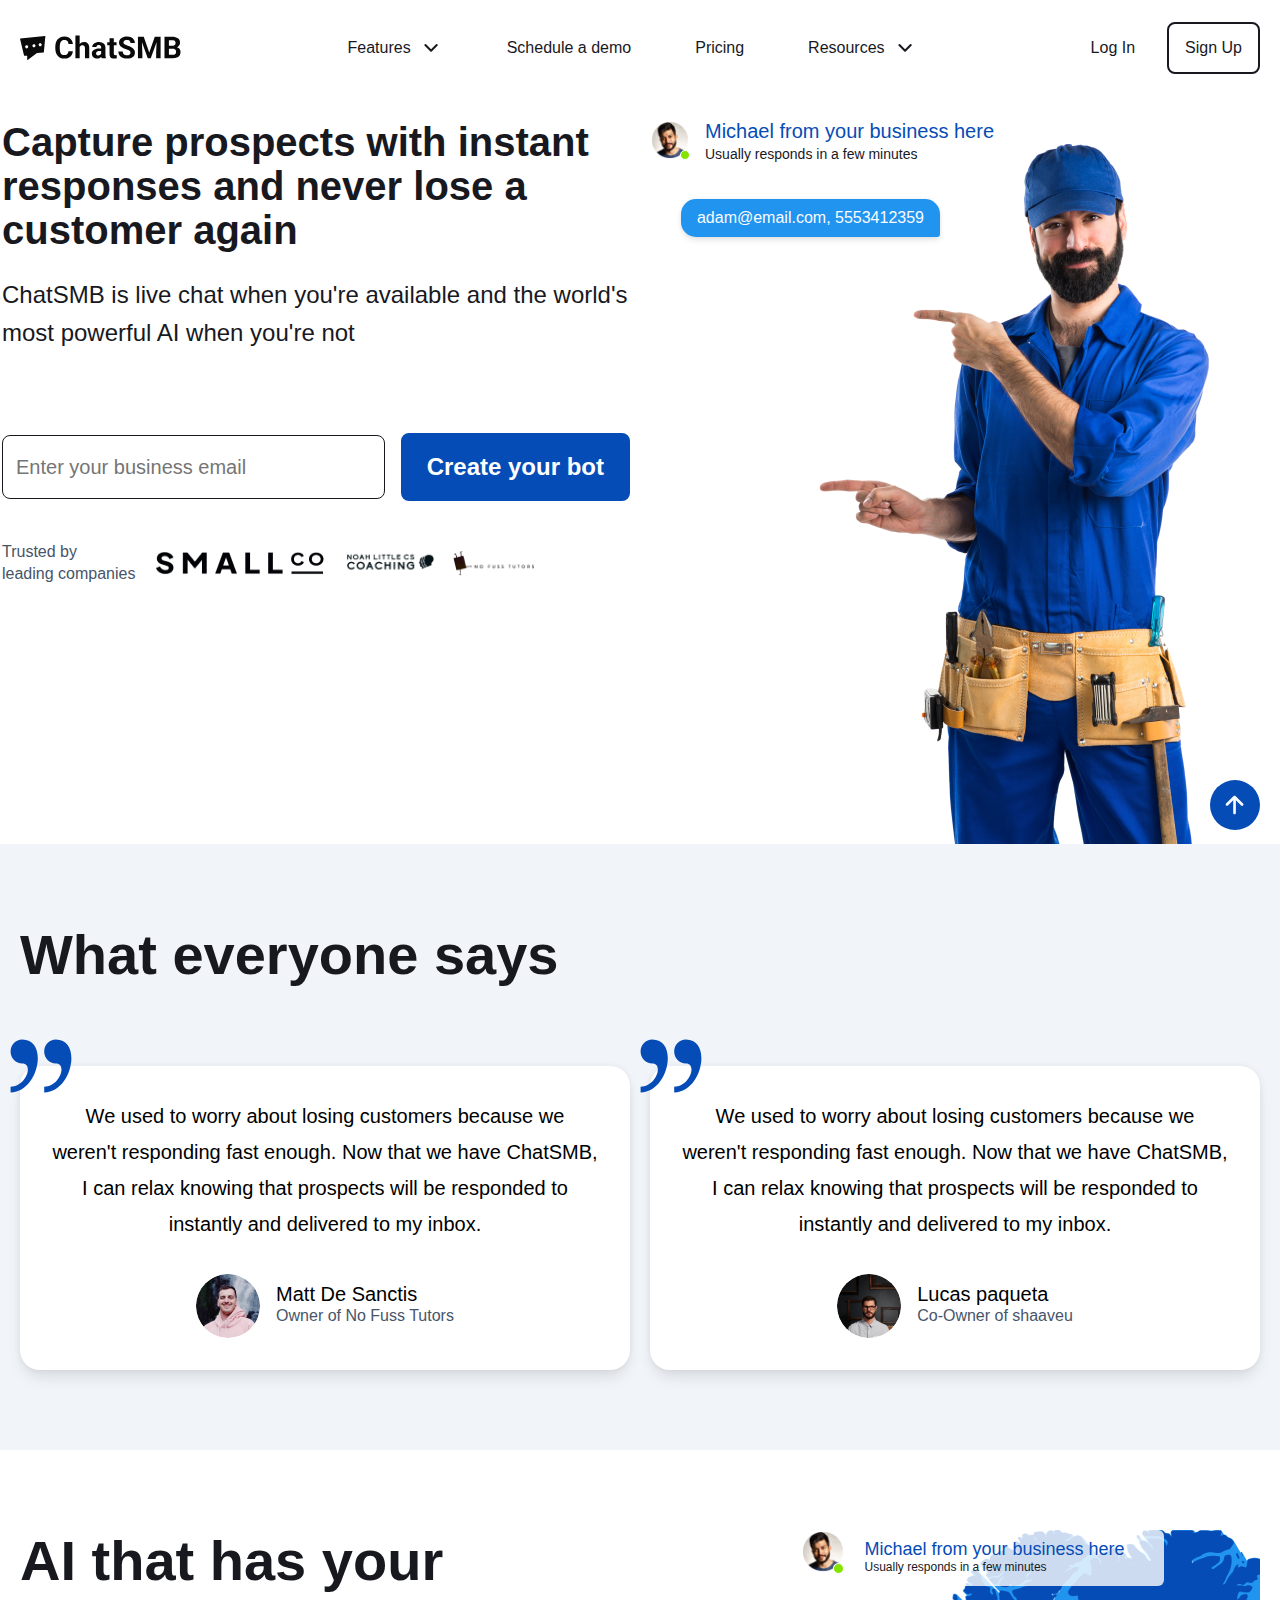
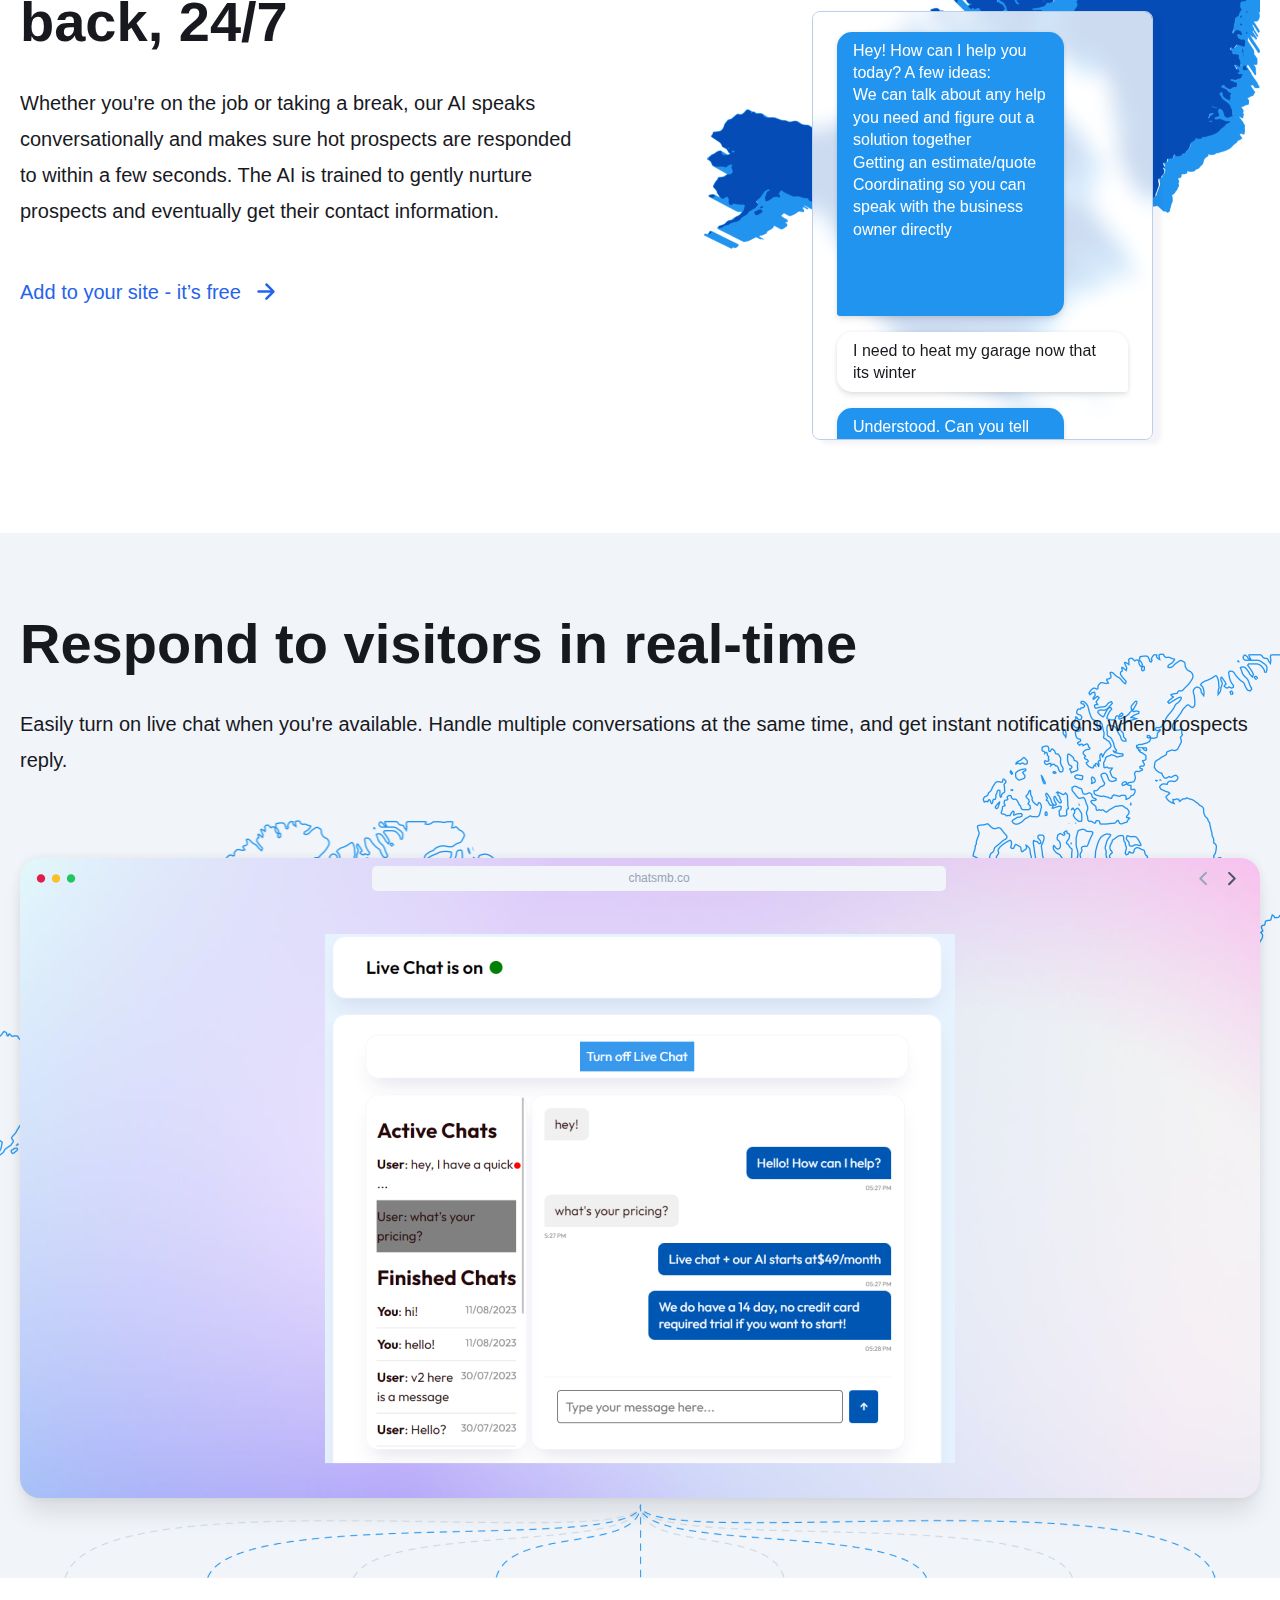
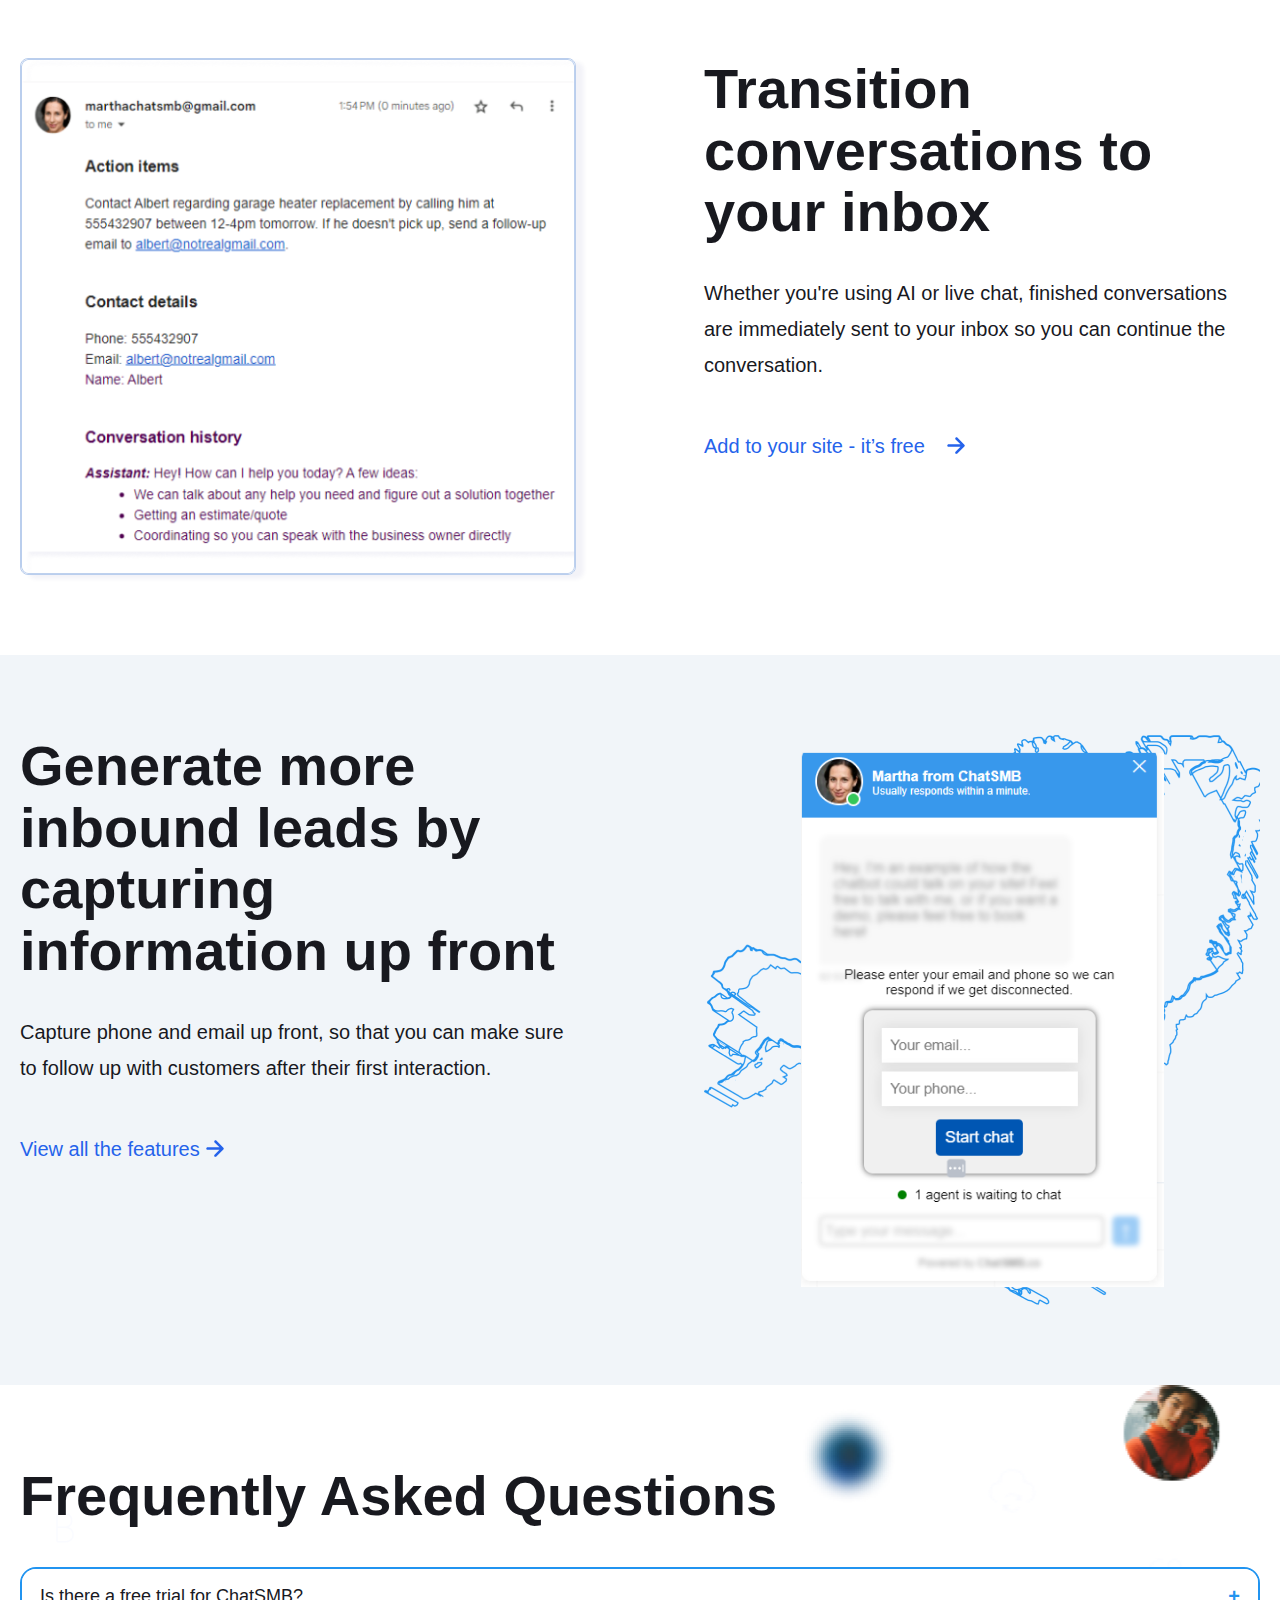
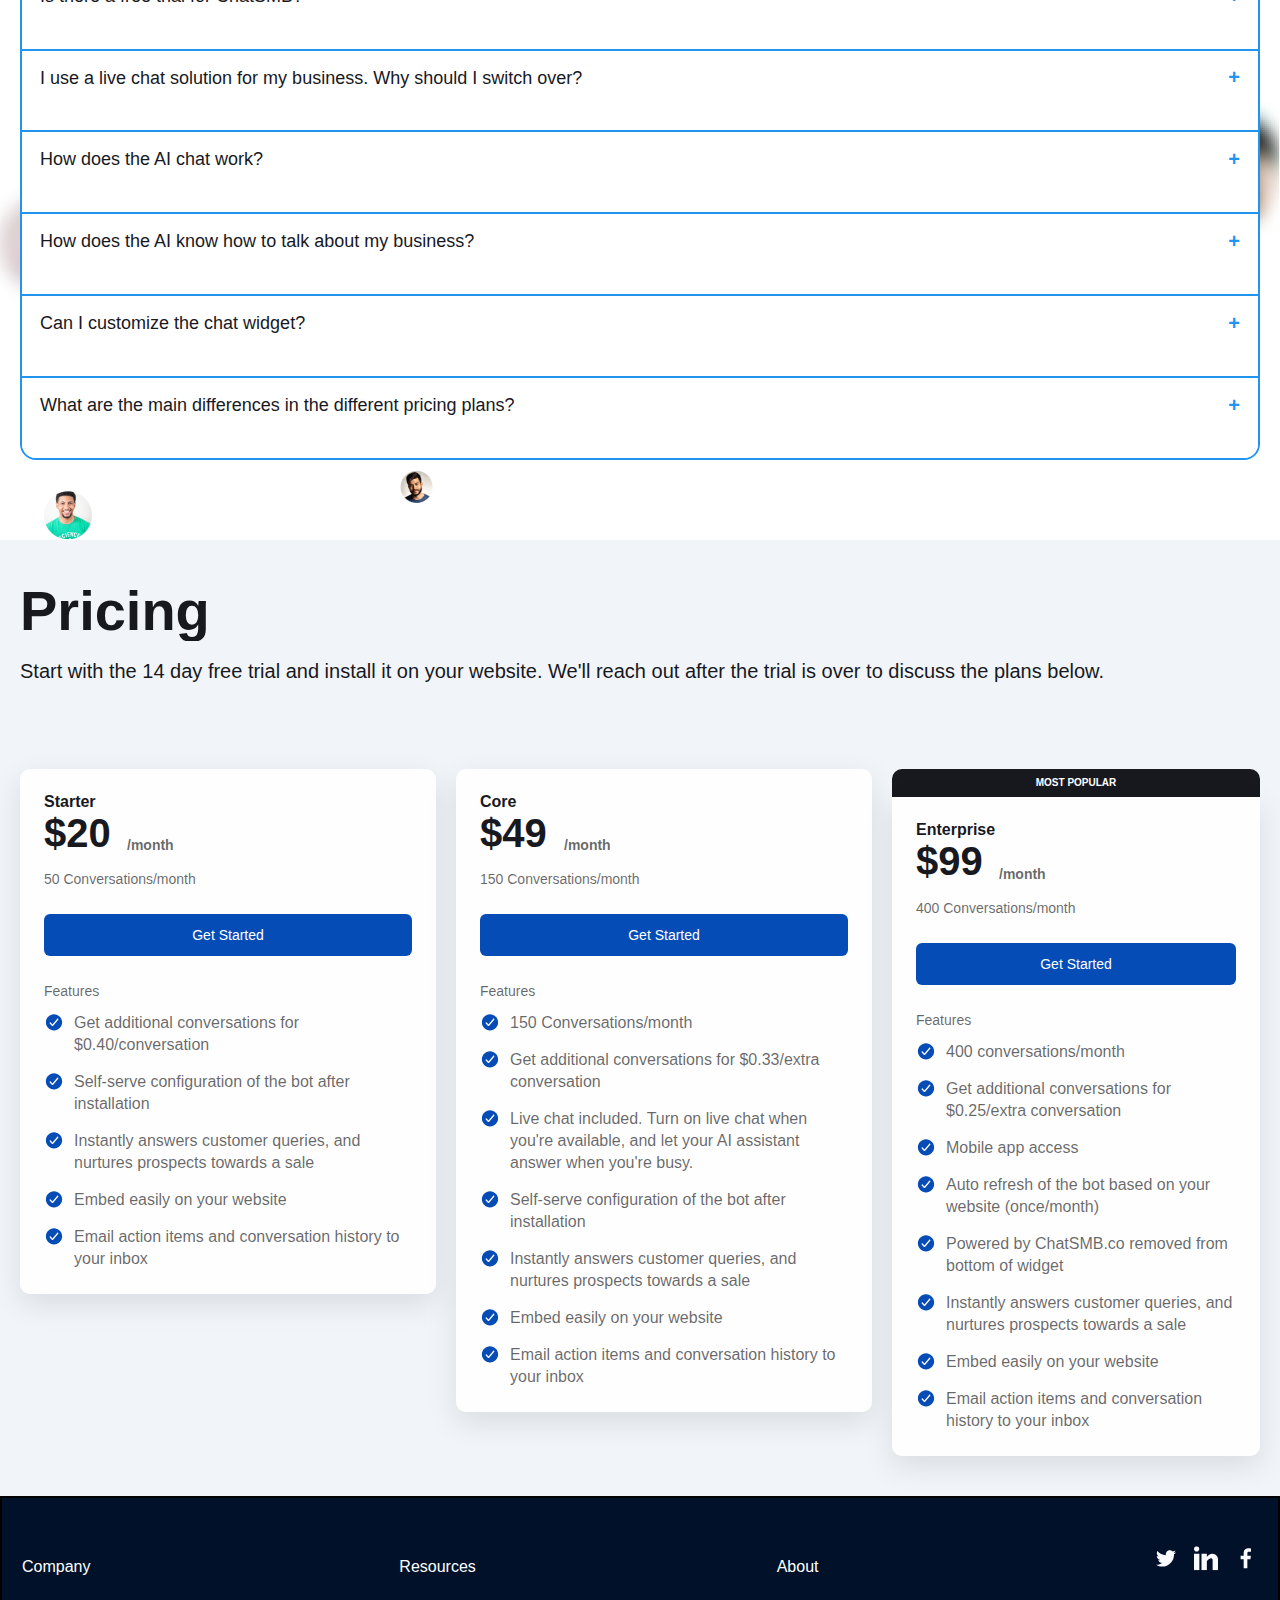
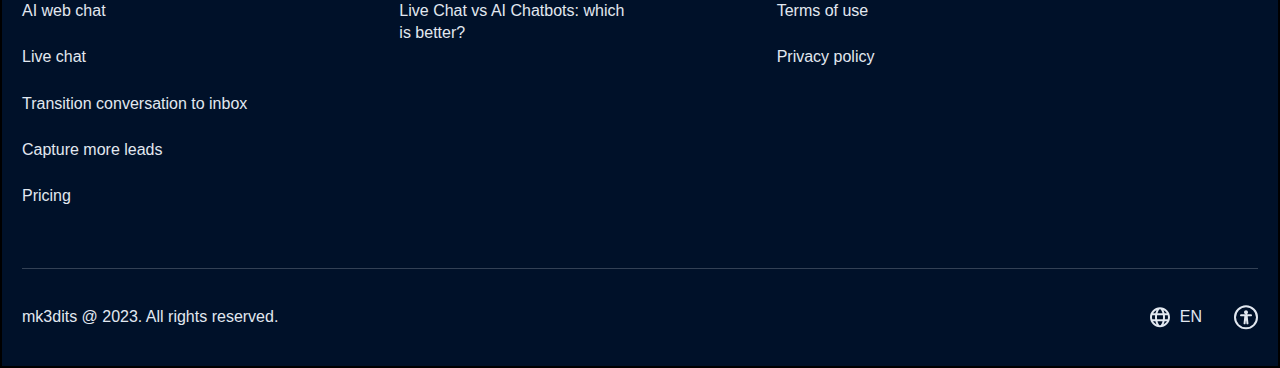
==== index.html @ 5b05ae5e "added max width" ====
<!DOCTYPE html>
<html lang="en">
  <head>
    <meta charset="UTF-8" />
    <meta http-equiv="X-UA-Compatible" content="IE=edge" />
    <meta name="viewport" content="width=device-width, initial-scale=1.0" />
    <link rel="stylesheet" href="style.css" />
    <title>Document</title>
  </head>
  <body>
    <div class="website-landing-page-chat-smb-final-outlook">
      <div class="nav-bar-break-point-responsiveness">
        <div class="content-pusher">
          <div class="push-rect"></div>
          <div class="rectangle-6"></div>
        </div>
        <!--  <div class="mobile-nav-bar">
          <svg
            class="mobile-logo"
            width="162"
            height="44"
            viewBox="0 0 162 44"
            fill="none"
            xmlns="http://www.w3.org/2000/svg"
          >
            <g clip-path="url(#clip0_339_25091)">
              <path
                fill-rule="evenodd"
                clip-rule="evenodd"
                d="M4.03253 29.4365L0.00823414 12.8363C-0.033029 12.6661 0.0854375 12.4986 0.259673 12.4808L25.035 9.9527C25.2162 9.93421 25.369 10.0858 25.352 10.2671L23.8491 26.298C23.836 26.4381 23.7239 26.5484 23.5836 26.5591L17.1557 27.0536C17.1017 27.0577 17.05 27.077 17.0065 27.109L7.66326 33.9936C7.47251 34.1341 7.20295 33.9979 7.20295 33.7609V29.9462C7.20295 29.7867 7.07361 29.6573 6.91406 29.6573H4.3133C4.17996 29.6573 4.06395 29.5661 4.03253 29.4365ZM6.68347 22.3846C7.54416 22.3846 8.24192 21.6869 8.24192 20.8262C8.24192 19.9654 7.54416 19.2677 6.68347 19.2677C5.82277 19.2677 5.12503 19.9654 5.12503 20.8262C5.12503 21.6869 5.82277 22.3846 6.68347 22.3846ZM15.5147 19.7873C15.5147 20.648 14.817 21.3457 13.9563 21.3457C13.0956 21.3457 12.3979 20.648 12.3979 19.7873C12.3979 18.9265 13.0956 18.2288 13.9563 18.2288C14.817 18.2288 15.5147 18.9265 15.5147 19.7873ZM20.1899 20.3066C21.0506 20.3066 21.7484 19.6089 21.7484 18.7482C21.7484 17.8875 21.0506 17.1897 20.1899 17.1897C19.3292 17.1897 18.6314 17.8875 18.6314 18.7482C18.6314 19.6089 19.3292 20.3066 20.1899 20.3066Z"
                fill="#0A0A0A"
              />
              <path
                d="M48.4354 25.1801H52.8606C52.7718 26.6305 52.3722 27.9182 51.6618 29.043C50.9613 30.1678 49.9795 31.0459 48.7166 31.6774C47.4636 32.3089 45.9539 32.6245 44.1878 32.6245C42.8064 32.6245 41.5682 32.3878 40.473 31.9141C39.3778 31.4307 38.4404 30.7401 37.661 29.8422C36.8914 28.9443 36.3043 27.8589 35.8998 26.5861C35.4953 25.3134 35.293 23.8876 35.293 22.309V20.8141C35.293 19.2355 35.5002 17.8097 35.9146 16.5369C36.3389 15.2543 36.9407 14.164 37.7202 13.2662C38.5095 12.3683 39.4518 11.6776 40.547 11.1941C41.6422 10.7106 42.8657 10.4689 44.2174 10.4689C46.0131 10.4689 47.5277 10.7946 48.761 11.4457C50.0042 12.0969 50.9662 12.9948 51.647 14.1394C52.3376 15.2839 52.7521 16.5863 52.8902 18.0466H48.4502C48.4009 17.1783 48.2282 16.4432 47.9322 15.8413C47.6362 15.2296 47.1872 14.7708 46.5854 14.4649C45.9934 14.1492 45.2041 13.9914 44.2174 13.9914C43.4774 13.9914 42.8311 14.1295 42.2786 14.4057C41.726 14.682 41.2623 15.1013 40.8874 15.6637C40.5124 16.2261 40.2313 16.9365 40.0438 17.7949C39.8662 18.6435 39.7774 19.64 39.7774 20.7845V22.309C39.7774 23.4239 39.8613 24.4056 40.029 25.2542C40.1967 26.0928 40.4533 26.8032 40.7986 27.3854C41.1538 27.9576 41.6076 28.3917 42.1602 28.6878C42.7226 28.9739 43.3985 29.117 44.1878 29.117C45.1152 29.117 45.88 28.969 46.4818 28.673C47.0837 28.3769 47.5424 27.9379 47.8582 27.3558C48.1838 26.7736 48.3762 26.0484 48.4354 25.1801ZM59.6686 9.5957V32.3286H55.4062V9.5957H59.6686ZM59.0618 23.7593H57.8926C57.9025 22.6444 58.0505 21.6183 58.3366 20.681C58.6228 19.7337 59.0322 18.9148 59.565 18.2242C60.0978 17.5236 60.7342 16.981 61.4742 16.5962C62.2241 16.2113 63.0529 16.0189 63.9606 16.0189C64.75 16.0189 65.4653 16.1324 66.1066 16.3593C66.7578 16.5764 67.3153 16.9316 67.779 17.4249C68.2526 17.9084 68.6177 18.5448 68.8742 19.3341C69.1307 20.1235 69.259 21.0806 69.259 22.2053V32.3286H64.967V22.1757C64.967 21.4653 64.8634 20.9079 64.6562 20.5034C64.4589 20.0889 64.1678 19.7979 63.783 19.6302C63.4081 19.4526 62.9443 19.3637 62.3918 19.3637C61.7801 19.3637 61.2572 19.4772 60.823 19.7041C60.3988 19.9311 60.0583 20.2468 59.8018 20.6514C59.5453 21.046 59.3578 21.5097 59.2394 22.0425C59.121 22.5753 59.0618 23.1477 59.0618 23.7593ZM81.1437 28.7173V21.5838C81.1437 21.0707 81.0599 20.6316 80.8916 20.2665C80.724 19.8916 80.4626 19.6006 80.1072 19.3933C79.762 19.1861 79.3135 19.0826 78.761 19.0826C78.2872 19.0826 77.8777 19.1664 77.5324 19.3341C77.1872 19.492 76.9207 19.7239 76.7329 20.0297C76.5458 20.3258 76.4519 20.676 76.4519 21.0806H72.1895C72.1895 20.3997 72.3474 19.7535 72.663 19.1417C72.9787 18.53 73.4373 17.9923 74.0396 17.5286C74.6413 17.0549 75.3563 16.6849 76.1854 16.4186C77.024 16.1521 77.9614 16.0189 78.9971 16.0189C80.2409 16.0189 81.3459 16.2261 82.313 16.6406C83.2794 17.0549 84.0391 17.6766 84.5917 18.5053C85.1543 19.3341 85.4353 20.3702 85.4353 21.6134V28.4658C85.4353 29.3439 85.4894 30.0642 85.5985 30.6266C85.7068 31.1791 85.865 31.6626 86.0716 32.0769V32.3286H81.7648C81.5575 31.8944 81.4001 31.3518 81.2917 30.7006C81.1928 30.0395 81.1437 29.3784 81.1437 28.7173ZM81.7056 22.5753L81.7352 24.9877H79.3525C78.7906 24.9877 78.3016 25.0519 77.8878 25.1801C77.4732 25.3084 77.1323 25.491 76.8665 25.7277C76.6 25.9547 76.4028 26.2211 76.2743 26.527C76.1558 26.8329 76.0966 27.1683 76.0966 27.5334C76.0966 27.8985 76.1804 28.229 76.3479 28.5249C76.5162 28.8111 76.7575 29.038 77.0731 29.2058C77.3894 29.3636 77.7592 29.4425 78.1832 29.4425C78.8245 29.4425 79.3821 29.3143 79.8559 29.0577C80.3297 28.8013 80.6944 28.4855 80.9508 28.1106C81.2173 27.7357 81.3553 27.3805 81.3654 27.045L82.4899 28.8506C82.3325 29.2551 82.1151 29.6745 81.8392 30.1086C81.5727 30.5427 81.2325 30.9522 80.8179 31.337C80.4034 31.7119 79.905 32.0227 79.3229 32.2693C78.7407 32.5062 78.0503 32.6245 77.2507 32.6245C76.2345 32.6245 75.3122 32.4223 74.4831 32.0178C73.6648 31.6034 73.0133 31.036 72.5301 30.3157C72.0562 29.5856 71.8195 28.7568 71.8195 27.8293C71.8195 26.9907 71.9773 26.2457 72.2932 25.5946C72.6089 24.9434 73.0726 24.3958 73.6843 23.9517C74.3062 23.4979 75.0804 23.1575 76.0078 22.9305C76.9351 22.6937 78.0106 22.5753 79.234 22.5753H81.7056ZM96.5651 16.3149V19.3341H87.2409V16.3149H96.5651ZM89.5499 12.3634H93.8126V27.5037C93.8126 27.9675 93.8718 28.3227 93.9895 28.5693C94.1181 28.8161 94.3059 28.9887 94.5522 29.0873C94.7992 29.1762 95.1098 29.2206 95.4846 29.2206C95.7511 29.2206 95.988 29.2107 96.1953 29.191C96.412 29.1614 96.5947 29.1318 96.7428 29.1022L96.7572 32.2398C96.3925 32.3582 95.9974 32.4519 95.5734 32.521C95.1495 32.59 94.6807 32.6245 94.1672 32.6245C93.2305 32.6245 92.4114 32.4716 91.7109 32.1658C91.0197 31.85 90.4874 31.3468 90.1125 30.6561C89.7377 29.9655 89.5499 29.0577 89.5499 27.933V12.3634ZM110.477 26.6898C110.477 26.305 110.418 25.9597 110.299 25.6538C110.191 25.338 109.984 25.0519 109.678 24.7954C109.372 24.529 108.943 24.2675 108.39 24.011C107.838 23.7544 107.122 23.4881 106.245 23.2118C105.267 22.896 104.34 22.5408 103.462 22.1462C102.594 21.7515 101.824 21.2927 101.153 20.7697C100.492 20.2369 99.969 19.6203 99.5841 18.9198C99.2092 18.2192 99.0222 17.4052 99.0222 16.4778C99.0222 15.5799 99.2193 14.7659 99.6137 14.0357C100.009 13.2958 100.561 12.6642 101.271 12.1413C101.982 11.6085 102.82 11.1991 103.788 10.9129C104.764 10.6268 105.835 10.4837 106.999 10.4837C108.588 10.4837 109.974 10.7699 111.158 11.3422C112.342 11.9144 113.26 12.6988 113.911 13.6953C114.571 14.6919 114.902 15.8315 114.902 17.1141H110.492C110.492 16.4827 110.359 15.9302 110.092 15.4565C109.836 14.973 109.441 14.5932 108.908 14.317C108.385 14.0407 107.725 13.9025 106.925 13.9025C106.156 13.9025 105.514 14.0209 105.001 14.2577C104.488 14.4847 104.103 14.7954 103.847 15.1902C103.59 15.575 103.462 16.0091 103.462 16.4925C103.462 16.8576 103.551 17.1882 103.728 17.4842C103.916 17.7801 104.192 18.0564 104.557 18.3129C104.922 18.5695 105.371 18.8112 105.904 19.0381C106.437 19.2651 107.054 19.4871 107.754 19.7041C108.928 20.0593 109.959 20.4589 110.847 20.903C111.745 21.3469 112.495 21.8452 113.097 22.3977C113.698 22.9503 114.153 23.5768 114.458 24.2773C114.764 24.9779 114.917 25.7722 114.917 26.6602C114.917 27.5975 114.735 28.4362 114.369 29.1762C114.004 29.9162 113.476 30.5427 112.786 31.0558C112.096 31.5688 111.271 31.9586 110.314 32.225C109.358 32.4914 108.286 32.6245 107.103 32.6245C106.037 32.6245 104.986 32.4865 103.95 32.2102C102.914 31.924 101.972 31.4948 101.123 30.9226C100.285 30.3503 99.6137 29.6201 99.111 28.7321C98.6076 27.8441 98.3555 26.7933 98.3555 25.5798H102.81C102.81 26.2507 102.914 26.818 103.122 27.2818C103.329 27.7455 103.62 28.1204 103.995 28.4066C104.38 28.6927 104.833 28.8999 105.356 29.0282C105.889 29.1565 106.471 29.2206 107.103 29.2206C107.873 29.2206 108.504 29.112 108.997 28.8949C109.501 28.6779 109.87 28.3769 110.107 27.9921C110.353 27.6074 110.477 27.1732 110.477 26.6898ZM119.964 10.7798H123.723L129.258 26.6009L134.794 10.7798H138.553L130.768 32.3286H127.749L119.964 10.7798ZM117.936 10.7798H121.68L122.362 26.2014V32.3286H117.936V10.7798ZM136.836 10.7798H140.595V32.3286H136.155V26.2014L136.836 10.7798ZM152.923 22.8713H147.388L147.359 19.8226H152.006C152.825 19.8226 153.495 19.7189 154.019 19.5117C154.542 19.2947 154.931 18.9839 155.188 18.5794C155.454 18.1649 155.588 17.6618 155.588 17.0697C155.588 16.3988 155.459 15.8561 155.203 15.4417C154.956 15.0274 154.567 14.7264 154.034 14.539C153.511 14.3515 152.835 14.2577 152.006 14.2577H148.927V32.3286H144.488V10.7798H152.006C153.259 10.7798 154.379 10.8981 155.365 11.135C156.362 11.3717 157.206 11.7319 157.896 12.2154C158.587 12.6988 159.115 13.3105 159.48 14.0505C159.845 14.7806 160.027 15.6489 160.027 16.6554C160.027 17.5434 159.825 18.3623 159.421 19.1122C159.026 19.862 158.4 20.4738 157.542 20.9473C156.693 21.421 155.583 21.6824 154.211 21.7318L152.923 22.8713ZM152.731 32.3286H146.175L147.906 28.8654H152.731C153.511 28.8654 154.147 28.742 154.64 28.4954C155.134 28.2388 155.499 27.8935 155.736 27.4594C155.972 27.0253 156.091 26.527 156.091 25.9646C156.091 25.3331 155.982 24.7855 155.765 24.3217C155.558 23.8581 155.222 23.5029 154.759 23.2561C154.295 22.9996 153.683 22.8713 152.923 22.8713H148.646L148.676 19.8226H154.004L155.025 21.0214C156.338 21.0016 157.393 21.2335 158.192 21.717C159.001 22.1905 159.588 22.8072 159.954 23.5669C160.329 24.3267 160.516 25.1407 160.516 26.009C160.516 27.3903 160.215 28.5545 159.613 29.5018C159.011 30.4391 158.128 31.1446 156.964 31.6182C155.81 32.0917 154.398 32.3286 152.731 32.3286Z"
                fill="#0A0A0A"
              />
            </g>
            <defs>
              <clipPath id="clip0_339_25091">
                <rect
                  width="162"
                  height="42.4681"
                  fill="white"
                  transform="translate(0 0.765625)"
                />
              </clipPath>
            </defs>
          </svg>

          <div class="buttons-group">
            <svg
              class="icon-ionicons-outline-menu-outline"
              width="48"
              height="48"
              viewBox="0 0 48 48"
              fill="none"
              xmlns="http://www.w3.org/2000/svg"
            >
              <path
                fill-rule="evenodd"
                clip-rule="evenodd"
                d="M6 15C6 14.1716 6.67157 13.5 7.5 13.5H40.5C41.3284 13.5 42 14.1716 42 15C42 15.8284 41.3284 16.5 40.5 16.5H7.5C6.67157 16.5 6 15.8284 6 15Z"
                fill="#18191F"
              />
              <path
                fill-rule="evenodd"
                clip-rule="evenodd"
                d="M6 24C6 23.1716 6.67157 22.5 7.5 22.5H40.5C41.3284 22.5 42 23.1716 42 24C42 24.8284 41.3284 25.5 40.5 25.5H7.5C6.67157 25.5 6 24.8284 6 24Z"
                fill="#18191F"
              />
              <path
                fill-rule="evenodd"
                clip-rule="evenodd"
                d="M6 33C6 32.1716 6.67157 31.5 7.5 31.5H40.5C41.3284 31.5 42 32.1716 42 33C42 33.8284 41.3284 34.5 40.5 34.5H7.5C6.67157 34.5 6 33.8284 6 33Z"
                fill="#18191F"
              />
            </svg>
          </div>
        </div>  -->

        <div class="desktop-navbar">
          <img src="./assets/logo.svg" alt="logo img" />

          <div class="ct-as-nav">
            <div class="menu">
              <div class="menu-item">
                <div class="feature-drpd">Features</div>
                <img src="./assets/drodown.svg" alt="dropdown img" />
              </div>
              <div class="menu-item">
                <a class="schedule-drpd">Schedule a demo</a>
              </div>
              <div class="menu-item">
                <a href="#pricing" class="pricing">Pricing</a>
              </div>
              <div class="menu-item">
                <div class="resources">Resources</div>
                <img src="./assets/drodown.svg" alt="dropdown img" />
              </div>
            </div>
            <div class="buttons-group">
              <button class="log-in">Log In</button>
              <button class="sign-up">Sign Up</button>
            </div>
          </div>
        </div>
      </div>
      <div class="hero-section">
        <div class="hero-section-container">
          <div class="hero-left-col">
            <div class="hero-section-text">
              <div class="hero-top">
                <div class="main-headline">
                  Capture prospects with instant responses and never lose a
                  customer again
                </div>
              </div>
              <div class="hero-paragraph">
                ChatSMB is live chat when you&#039;re available and the
                world&#039;s most powerful AI when you&#039;re not
              </div>
            </div>
            <div class="hero-input">
              <div class="hero-input-form">
                <div class="frame-2329">
                  <input
                    class="input"
                    placeholder="Enter your business email"
                  />
                </div>
                <button class="create-btn-text">Create your bot</button>
              </div>
              <div class="trustees">
                <div class="trusted-by-leading-companies">
                  Trusted by<br />leading companies
                </div>
                <div class="frame-2306">
                  <img
                    class="image-2"
                    src="./assets/image-2.png"
                    alt="companies"
                  />
                  <img
                    class="image-3"
                    src="./assets/image-3.png"
                    alt="companies"
                  />
                  <img
                    class="image-1"
                    src="./assets/image-1.png"
                    alt="companies"
                  />
                </div>
              </div>
            </div>
          </div>
          <div class="hero-right-col">
            <div class="hero-img">
              <img
                class="hero-image"
                src="./assets/hero-image.png"
                alt="standing man"
              />
            </div>
            <div class="message-loader">
              <div class="message-head">
                <div class="message-head-container">
                  <div class="user-prof">
                    <img
                      class="user-thumb"
                      src="./assets/user-thumb.png"
                      alt="user thumb"
                    />
                    <div class="online-green"></div>
                  </div>
                  <div class="det-cont">
                    <div class="name-usr">Michael from your business here</div>
                    <div class="paragraph">
                      Usually responds in a few minutes
                    </div>
                  </div>
                </div>
              </div>
              <div class="chat">
                <div class="row">
                  <div class="chat-bubble">
                    <div class="vitae-viverra-ut-non">
                      adam@email.com, 5553412359
                    </div>
                  </div>
                </div>
              </div>
            </div>
          </div>
        </div>
      </div>
      <div class="testimonials">
        <div class="testimonial-container">
          <div class="testimonial-section-text">
            <div class="testimonial-headline">What everyone says</div>
          </div>
          <div class="cards-container">
            <div class="testimonial-content-box-1">
              <img class="quote" src="./assets/quote.svg" alt="quote img" />

              <div class="testimonial-content">
                <div class="testimonial-1-paragraph">
                  We used to worry about losing customers because we
                  weren&#039;t responding fast enough. Now that we have ChatSMB,
                  I can relax knowing that prospects will be responded to
                  instantly and delivered to my inbox.
                </div>
                <div class="user-card">
                  <div class="user-details">
                    <img
                      class="testimonial-1"
                      src="./assets/testimonial-1.png"
                    />
                    <div class="details">
                      <div class="name">Matt De Sanctis</div>
                      <div class="occupation">Owner of No Fuss Tutors</div>
                    </div>
                  </div>
                </div>
              </div>
            </div>
            <div class="testimonial-content-box-2">
              <div class="testimonial-content2">
                <div class="testimonial-content-2">
                  <div class="testimonial-2-paragraph">
                    We used to worry about losing customers because we weren't
                    responding fast enough. Now that we have ChatSMB, I can
                    relax knowing that prospects will be responded to instantly
                    and delivered to my inbox.
                  </div>
                  <div class="user-card-2">
                    <div class="user-details-2">
                      <img
                        class="testimonial-2"
                        src="./assets/testimonial-2.png"
                      />
                      <div class="details">
                        <div class="name-2">Lucas paqueta</div>
                        <div class="occupation-2">Co-Owner of shaaveu</div>
                      </div>
                    </div>
                  </div>
                </div>
              </div>
              <img class="quote" src="./assets/quote.svg" alt="quote img" />
            </div>
          </div>
        </div>
      </div>
      <div class="_24-7-section">
        <div class="ai-container">
          <div class="ai-left-col">
            <div class="section-text">
              <div class="top">
                <div class="secondary-headline">
                  AI that has your back, 24/7
                </div>
              </div>
            </div>
            <div class="list">
              <div class="list-item-with">
                <div class="text">
                  Whether you&#039;re on the job or taking a break, our AI
                  speaks conversationally and makes sure hot prospects are
                  responded to within a few seconds. The AI is trained to gently
                  nurture prospects and eventually get their contact
                  information.
                </div>
              </div>
            </div>
            <div class="ai-button">
              <div class="text-container3">
                <button class="add-to-btn-txt">
                  Add to your site - it’s free
                  <img src="./assets/arrow.svg" alt="arrow img" />
                </button>
              </div>
            </div>
          </div>
          <div class="ai-right-col">
            <img class="ai-bg-1" src="./assets/ai-bg-1.png" alt="ai bg" />
            <div class="c-hat-content">
              <div class="chat-box-header">
                <div class="details-chat">
                  <div class="usr-name-txt">
                    Michael from your business here
                  </div>
                  <div class="paragraph2">
                    Usually responds in a few minutes
                  </div>
                </div>
                <div class="user">
                  <img
                    class="user-thumb2"
                    src="./assets/user-thumb2.png"
                    alt="user thumb"
                  />
                  <div class="ellipse-29"></div>
                </div>
              </div>
              <div class="chat-content-box">
                <div class="chat2">
                  <div class="chat-bubble2">
                    <div class="chat-fst-text">
                      <span
                        ><span class="chat-fst-text-span"
                          >Hey! How can I help you today? A few ideas:<br /></span
                        ><span class="chat-fst-text-span2"
                          >We can talk about any help you need and figure out a
                          solution together<br />Getting an estimate/quote<br />Coordinating
                          so you can speak with the business owner directly<br /></span
                      ></span>
                    </div>
                  </div>
                  <div class="row">
                    <div class="chat-bubble3">
                      <div class="receiver-txt">
                        I need to heat my garage now that its winter
                      </div>
                    </div>
                  </div>
                  <div class="chat-bubble4">
                    <div class="und-txt">
                      Understood. Can you tell more more about the garage
                      you&#039;re looking to get help with? How big is it? Do
                      you have any insulation installed? Are you looking for a
                      permanent heating solution or temporary?
                    </div>
                  </div>
                  <div class="row">
                    <div class="chat-bubble5">
                      <div class="txt-q">
                        850 SQ ft, full-time, yes there&#039;s insulation I
                        think
                      </div>
                    </div>
                  </div>
                  <div class="chat-bubble6">
                    <div class="txt-got">
                      Got it. Thank you for the details, based on the size of
                      your garage, you will need a large heating unit to keep it
                      warm during the winter. We have a variety of heating
                      systems that can work for your needs. Would you like me to
                      provide you with a quote for a few different options?<br />
                    </div>
                  </div>
                </div>
                <div class="cta-form-container">
                  <div class="cta-form">
                    <div class="input-form">
                      <input
                        class="mssg-text"
                        placeholder="Type your message"
                        aria-label="message"
                      />
                    </div>
                    <div class="form-but">
                      <svg
                        class="icon-jam-icons-outline-logos-arrow-right2"
                        width="32"
                        height="32"
                        viewBox="0 0 32 32"
                        fill="none"
                        xmlns="http://www.w3.org/2000/svg"
                      >
                        <path
                          d="M14.2079 11.2193L8.94126 16.486C8.68979 16.7289 8.35298 16.8633 8.00339 16.8602C7.65379 16.8572 7.31938 16.717 7.07216 16.4697C6.82495 16.2225 6.68473 15.8881 6.68169 15.5385C6.67865 15.1889 6.81305 14.8521 7.05592 14.6007L14.5986 7.05798C14.7221 6.93374 14.869 6.83514 15.0308 6.76786C15.1926 6.70057 15.366 6.66594 15.5413 6.66594C15.7165 6.66594 15.89 6.70057 16.0517 6.76786C16.2135 6.83514 16.3604 6.93374 16.4839 7.05798L24.0266 14.6007C24.1539 14.7236 24.2555 14.8708 24.3254 15.0334C24.3953 15.1961 24.4321 15.3711 24.4336 15.5481C24.4351 15.7252 24.4014 15.9007 24.3344 16.0646C24.2673 16.2285 24.1683 16.3773 24.0431 16.5025C23.9179 16.6277 23.7691 16.7267 23.6052 16.7937C23.4413 16.8608 23.2658 16.8945 23.0887 16.893C22.9117 16.8914 22.7367 16.8547 22.5741 16.7848C22.4114 16.7149 22.2643 16.6133 22.1413 16.486L16.8746 11.2193V24.0007C16.8746 24.3543 16.7341 24.6934 16.4841 24.9435C16.234 25.1935 15.8949 25.334 15.5413 25.334C15.1876 25.334 14.8485 25.1935 14.5984 24.9435C14.3484 24.6934 14.2079 24.3543 14.2079 24.0007V11.2193V11.2193Z"
                          fill="#FAFBFF"
                        />
                      </svg>
                    </div>
                  </div>
                </div>
              </div>
            </div>
          </div>
        </div>
      </div>
      <div class="respond-section">
        <img class="res-bd-1" src="./assets/res-bd-1.png" alt="respond bg" />
        <img class="res-bd-2" src="./assets/res-bd-2.png" alt="respond bg" />
        <div class="respond-container">
          <div class="respond-top-rol">
            <div class="top-rol-section-text">
              <div class="top">
                <div class="secondary-headline">
                  Respond to visitors in real-time
                </div>
              </div>
            </div>
            <div class="top-rol-paragraph">
              <div class="rol-p-details">
                <div class="rol-p-text">
                  Easily turn on live chat when you&#039;re available. Handle
                  multiple conversations at the same time, and get instant
                  notifications when prospects reply.
                </div>
              </div>
            </div>
          </div>
          <div class="respond-bottom-rol">
            <div class="screen-desktop">
              <div class="desktop-bar">
                <div class="circles">
                  <svg
                    class="icon-jam-icons-filled-circle-f"
                    width="10"
                    height="11"
                    viewBox="0 0 10 11"
                    fill="none"
                    xmlns="http://www.w3.org/2000/svg"
                  >
                    <path
                      d="M5.00065 9.69466C2.6994 9.69466 0.833984 7.82925 0.833984 5.52799C0.833984 3.22674 2.6994 1.36133 5.00065 1.36133C7.3019 1.36133 9.16732 3.22674 9.16732 5.52799C9.16732 7.82925 7.3019 9.69466 5.00065 9.69466Z"
                      fill="#E11D48"
                    />
                  </svg>

                  <svg
                    class="icon-jam-icons-filled-circle-f2"
                    width="10"
                    height="11"
                    viewBox="0 0 10 11"
                    fill="none"
                    xmlns="http://www.w3.org/2000/svg"
                  >
                    <path
                      d="M5.00065 9.69466C2.6994 9.69466 0.833984 7.82925 0.833984 5.52799C0.833984 3.22674 2.6994 1.36133 5.00065 1.36133C7.3019 1.36133 9.16732 3.22674 9.16732 5.52799C9.16732 7.82925 7.3019 9.69466 5.00065 9.69466Z"
                      fill="#FBBF24"
                    />
                  </svg>

                  <svg
                    class="icon-jam-icons-filled-circle-f3"
                    width="10"
                    height="11"
                    viewBox="0 0 10 11"
                    fill="none"
                    xmlns="http://www.w3.org/2000/svg"
                  >
                    <path
                      d="M5.00065 9.69466C2.6994 9.69466 0.833984 7.82925 0.833984 5.52799C0.833984 3.22674 2.6994 1.36133 5.00065 1.36133C7.3019 1.36133 9.16732 3.22674 9.16732 5.52799C9.16732 7.82925 7.3019 9.69466 5.00065 9.69466Z"
                      fill="#22C55E"
                    />
                  </svg>
                </div>
                <div class="arrows">
                  <svg
                    class="icon-jam-icons-outline-logos-chevron-left"
                    width="24"
                    height="25"
                    viewBox="0 0 24 25"
                    fill="none"
                    xmlns="http://www.w3.org/2000/svg"
                  >
                    <path
                      d="M10.7575 12.5002L15.7075 17.4502C15.803 17.5424 15.8792 17.6528 15.9316 17.7748C15.984 17.8968 16.0116 18.028 16.0128 18.1608C16.0139 18.2936 15.9886 18.4252 15.9384 18.5481C15.8881 18.671 15.8138 18.7827 15.7199 18.8766C15.626 18.9705 15.5144 19.0447 15.3915 19.095C15.2686 19.1453 15.1369 19.1706 15.0041 19.1694C14.8714 19.1683 14.7401 19.1407 14.6181 19.0883C14.4961 19.0359 14.3858 18.9597 14.2935 18.8642L8.63654 13.2072C8.44907 13.0197 8.34375 12.7653 8.34375 12.5002C8.34375 12.235 8.44907 11.9807 8.63654 11.7932L14.2935 6.13618C14.4821 5.95402 14.7347 5.85323 14.9969 5.85551C15.2591 5.85778 15.5099 5.96295 15.6954 6.14836C15.8808 6.33377 15.9859 6.58458 15.9882 6.84678C15.9905 7.10898 15.8897 7.36158 15.7075 7.55018L10.7575 12.5002Z"
                      fill="#94A3B8"
                    />
                  </svg>

                  <svg
                    class="icon-jam-icons-outline-logos-chevron-right"
                    width="24"
                    height="25"
                    viewBox="0 0 24 25"
                    fill="none"
                    xmlns="http://www.w3.org/2000/svg"
                  >
                    <path
                      d="M13.3147 12.5705L8.3647 7.62049C8.18254 7.43189 8.08174 7.17929 8.08402 6.91709C8.0863 6.6549 8.19147 6.40408 8.37688 6.21867C8.56229 6.03327 8.8131 5.9281 9.0753 5.92582C9.33749 5.92354 9.59009 6.02434 9.7787 6.20649L15.4357 11.8635C15.6232 12.051 15.7285 12.3053 15.7285 12.5705C15.7285 12.8357 15.6232 13.09 15.4357 13.2775L9.7787 18.9345C9.59009 19.1167 9.33749 19.2174 9.0753 19.2152C8.8131 19.2129 8.56229 19.1077 8.37688 18.9223C8.19147 18.7369 8.0863 18.4861 8.08402 18.2239C8.08174 17.9617 8.18254 17.7091 8.3647 17.5205L13.3147 12.5705V12.5705Z"
                      fill="#475569"
                    />
                  </svg>
                </div>
                <div class="address-bar">
                  <div class="feature">chatsmb.co</div>
                </div>
              </div>
              <div class="desktop-temp">
                <img
                  class="desktop-temp-inner-image"
                  src="./assets/desktop-temp-inner-image.png"
                />
              </div>
            </div>
          </div>
        </div>
        <img
          class="res-bd-lines"
          src="./assets/res-bd-lines.png"
          alt="bg lines"
        />
      </div>
      <div class="transition-section">
        <div class="transition-container">
          <div class="trans-left-col">
            <img
              class="trans-email-img"
              src="./assets/trans-email-img.png"
              alt="email img"
            />
          </div>
          <div class="trans-right-col">
            <div class="trans-section-text">
              <div class="trans-top">
                <div class="secondary-headline">
                  Transition conversations to your inbox
                </div>
              </div>
              <div class="trans-paragraph">
                Whether you&#039;re using AI or live chat, finished
                conversations are immediately sent to your inbox so you can
                continue the conversation.
              </div>
              <div class="trans-button">
                <div class="sec-button-with-icon">
                  <button class="add-to-your-site-it-s-free">
                    Add to your site - it’s free
                  </button>
                  <img src="./assets/arrow.svg" alt="arrow img" />
                </div>
              </div>
            </div>
          </div>
        </div>
      </div>
      <div class="generate-section">
        <div class="generate-container">
          <div class="gen-left-col">
            <div class="gen-section-text">
              <div class="gen-top">
                <div class="secondary-headline">
                  Generate more inbound leads by capturing information up front
                </div>
              </div>
              <div class="gen-paragraph">
                Capture phone and email up front, so that you can make sure to
                follow up with customers after their first interaction.
              </div>
              <div class="gen-buttons">
                <div class="sec-button-with-icon">
                  <button class="view-all-the-features">
                    View all the features
                  </button>
                  <img src="./assets/arrow.svg" alt="arrow img" />
                </div>
              </div>
            </div>
          </div>
          <div class="gen-right-col">
            <img
              class="gen-north-america-img"
              src="./assets/gen-north-america-img.png"
            /><img
              class="gen-image"
              src="./assets/gen-image.png"
              alt="gen img"
            />
          </div>
        </div>
      </div>
      <div class="faq">
        <img class="faq-bd-1" src="./assets/faq-bd-1.png" alt="gen img" />
        <img class="faq-bd-12" src="./assets/faq-bd-12.png" alt="gen img" />
        <div class="faq-container">
          <div class="faq-section-title">Frequently Asked Questions</div>
          <div class="faqs">
            <div class="accordion">
              <h3 class="accordion-header">
                Is there a free trial for ChatSMB?
              </h3>

              <p class="accordion-content">
                Yes, there is a 14-day free trial, no credit card required.
                You’ll get access to all of the features that ChatSMB offers,
                and 1-on-1 support to make sure you get the most out of the
                platform.
              </p>
            </div>
            <div class="accordion">
              <h3 class="accordion-header">
                I use a live chat solution for my business. Why should I switch
                over?
              </h3>

              <p class="accordion-content">
                The main reason you should switch over is you’ll always have an
                agent ready to respond instantly, which will in turn get you
                more customers and provide better customer support. After
                switching over, our customers generate on average more than 10
                extra contacts per month.When you or your employees are
                available, you can easily turn live chat on. Messages get sent
                to you instantly and automatically, just like you’re used to.
                When you’re away, just turn off live chat and the bot will
                automatically handle all inbound messages.
              </p>
            </div>
            <div class="accordion">
              <h3 class="accordion-header">How does the AI chat work?</h3>
              <p class="accordion-content">
                The AI uses recent advancements in an AI technology called large
                language models (LLMs). LLMs train on a lot of data over a long
                period of time, to the point where the language capabilities of
                the model become indistinguishable from a person.
              </p>
            </div>
            <div class="accordion">
              <h3 class="accordion-header">
                How does the AI know how to talk about my business?
              </h3>
              <p class="accordion-content">
                ChatSMB is trained to only talk about your business based on the
                context it’s given. When you sign up and enter your domain, it
                will automatically crawl your site once to get some basic
                information about the business that it can speak to. You can
                customize the rest of the bot easily by adding language prompts
                in our customization page.
              </p>
            </div>
            <div class="accordion">
              <h3 class="accordion-header">Can I customize the chat widget?</h3>
              <p class="accordion-content">
                Yes, you absolutely can! You can change things like the color of
                the widget to your branding, the profile picture, and the name
                of the digital assistant.
              </p>
            </div>
            <div class="accordion">
              <h3 class="accordion-header">
                What are the main differences in the different pricing plans?
              </h3>
              <p class="accordion-content">
                The starter package ($19/month) provides the chatbot, whereas
                the core package ($49/month) provides live chat and the chat
                bot. For the growth package ($100/month), we develop custom
                software to crawl your website every month efficiently, and add
                that context to the brain.
              </p>
            </div>
          </div>
        </div>
      </div>
      <div id="pricing" class="pricing2">
        <div class="pricing-container">
          <div class="pricing-top">
            <div class="pricing-section-heading">
              <h2 class="section-title">Pricing</h2>
            </div>
            <div class="pricing-paragraph">
              Start with the 14 day free trial and install it on your website.
              We&#039;ll reach out after the trial is over to discuss the plans
              below.
            </div>
          </div>
          <div class="prices">
            <div class="starter">
              <div class="starter-container">
                <div class="starter-inner-container">
                  <div class="st-txt">Starter</div>
                  <div class="starter-duration">
                    <div class="cost">$20</div>
                    <div class="mnth-text">/month</div>
                  </div>
                </div>
                <div class="price-bene">50 Conversations/month</div>
              </div>
              <button class="price-btn-text">Get Started</button>
              <div class="starter-details-list">
                <div class="card-feat-text">Features</div>
                <div class="detail-list">
                  <div class="s-frame-2">
                    <img src="./assets/check.svg" alt="check" />
                    <div
                      class="get-additional-conversations-for-0-40-conversation"
                    >
                      Get additional conversations for $0.40/conversation
                    </div>
                  </div>
                  <div class="s-frame-8">
                    <img src="./assets/check.svg" alt="check" />

                    <div
                      class="self-serve-configuration-of-the-bot-after-installation"
                    >
                      Self-serve configuration of the bot after installation
                    </div>
                  </div>
                  <div class="s-frame-11">
                    <img src="./assets/check.svg" alt="check" />

                    <div
                      class="instantly-answers-customer-queries-and-nurtures-prospects-towards-a-sale"
                    >
                      Instantly answers customer queries, and nurtures prospects
                      towards a sale
                    </div>
                  </div>
                  <div class="s-frame-13">
                    <img src="./assets/check.svg" alt="check" />
                    <div class="embed-easily-on-your-website">
                      Embed easily on your website
                    </div>
                  </div>
                  <div class="s-frame-6">
                    <img src="./assets/check.svg" alt="check" />

                    <div
                      class="email-action-items-and-conversation-history-to-your-inbox"
                    >
                      Email action items and conversation history to your
                      inbox<br />
                    </div>
                  </div>
                </div>
              </div>
            </div>
            <div class="core">
              <div class="core-p-cont">
                <div class="core-inner-cont">
                  <div class="core2">Core</div>
                  <div class="core-dura">
                    <div class="cost2">$49</div>
                    <div class="month">/month</div>
                  </div>
                </div>
                <div class="_150-conversations-month">
                  150 Conversations/month
                </div>
              </div>
              <button class="price-btn-text">Get Started</button>
              <div class="core-details">
                <div class="features">Features</div>
                <div class="core-lists">
                  <div class="c-frame-2">
                    <img src="./assets/check.svg" alt="check" />
                    <div class="_150-conversations-month2">
                      150 Conversations/month
                    </div>
                  </div>
                  <div class="c-frame-7">
                    <img src="./assets/check.svg" alt="check" />

                    <div
                      class="get-additional-conversations-for-0-33-extra-conversation"
                    >
                      Get additional conversations for $0.33/extra conversation
                    </div>
                  </div>
                  <div class="c-frame-8">
                    <img src="./assets/check.svg" alt="check" />

                    <div
                      class="live-chat-included-turn-on-live-chat-when-you-re-available-and-let-your-ai-assistant-answer-when-you-re-busy"
                    >
                      Live chat included. Turn on live chat when you&#039;re
                      available, and let your AI assistant answer when
                      you&#039;re busy.
                    </div>
                  </div>
                  <div class="c-frame-11">
                    <img src="./assets/check.svg" alt="check" />

                    <div
                      class="self-serve-configuration-of-the-bot-after-installation"
                    >
                      Self-serve configuration of the bot after installation
                    </div>
                  </div>
                  <div class="c-frame-13">
                    <img src="./assets/check.svg" alt="check" />

                    <div
                      class="instantly-answers-customer-queries-and-nurtures-prospects-towards-a-sale"
                    >
                      Instantly answers customer queries, and nurtures prospects
                      towards a sale
                    </div>
                  </div>
                  <div class="c-frame-14">
                    <img src="./assets/check.svg" alt="check" />

                    <div class="embed-easily-on-your-website">
                      Embed easily on your website
                    </div>
                  </div>
                  <div class="c-frame-15">
                    <img src="./assets/check.svg" alt="check" />

                    <div
                      class="email-action-items-and-conversation-history-to-your-inbox"
                    >
                      Email action items and conversation history to your inbox
                    </div>
                  </div>
                </div>
              </div>
            </div>
            <div class="enterprice">
              <div class="most-popular">
                <div class="mp-text">MOST POPULAR</div>
              </div>
              <div class="most-popular-container">
                <div class="p-cont">
                  <div class="p-inner-cont">
                    <div class="enterprise">Enterprise</div>
                    <div class="duration-cont">
                      <div class="cost3">$99</div>
                      <div class="month">/month</div>
                    </div>
                  </div>
                  <div class="_400-conversations-month">
                    400 Conversations/month
                  </div>
                </div>
                <button class="price-btn-text">Get Started</button>
                <div class="enterprice-details">
                  <div class="features">Features</div>
                  <div class="enterprice-avail">
                    <div class="enterprice-avail-1">
                      <img src="./assets/check.svg" alt="check" />

                      <div class="_400-conversations-month2">
                        400 conversations/month
                      </div>
                    </div>
                    <div class="enterprice-avail-2">
                      <img src="./assets/check.svg" alt="check" />

                      <div
                        class="get-additional-conversations-for-0-25-extra-conversation"
                      >
                        Get additional conversations for $0.25/extra
                        conversation
                      </div>
                    </div>
                    <div class="enterprice-avail-3">
                      <img src="./assets/check.svg" alt="check" />

                      <div class="mobile-app-access">Mobile app access</div>
                    </div>
                    <div class="enterprice-avail-4">
                      <img src="./assets/check.svg" alt="check" />

                      <div
                        class="auto-refresh-of-the-bot-based-on-your-website-once-month"
                      >
                        Auto refresh of the bot based on your website
                        (once/month)
                      </div>
                    </div>
                    <div class="enterprice-avail-6">
                      <img src="./assets/check.svg" alt="check" />

                      <div
                        class="powered-by-chat-smb-co-removed-from-bottom-of-widget"
                      >
                        Powered by ChatSMB.co removed from bottom of widget
                      </div>
                    </div>
                    <div class="enterprice-avail-7">
                      <img src="./assets/check.svg" alt="check" />
                      <div
                        class="instantly-answers-customer-queries-and-nurtures-prospects-towards-a-sale"
                      >
                        Instantly answers customer queries, and nurtures
                        prospects towards a sale
                      </div>
                    </div>
                    <div class="enterprice-avail-8">
                      <img src="./assets/check.svg" alt="check" />

                      <div class="embed-easily-on-your-website">
                        Embed easily on your website
                      </div>
                    </div>
                    <div class="enterprice-avail-9">
                      <img src="./assets/check.svg" alt="check" />

                      <div
                        class="email-action-items-and-conversation-history-to-your-inbox"
                      >
                        Email action items and conversation history to your
                        inbox
                      </div>
                    </div>
                  </div>
                </div>
              </div>
            </div>
          </div>
        </div>
      </div>
      <footer class="footer-responsive">
        <div class="frame-427319428">
          <div class="columns">
            <div class="footer-components-column">
              <div class="footer-components-link-footer-components-link">
                <div class="link-name">Company</div>
              </div>
              <div class="links">
                <div class="footer-components-link-footer-components-link">
                  <div class="link-name2">AI web chat</div>
                </div>
                <div class="footer-components-link-footer-components-link">
                  <div class="link-name2">Live chat</div>
                </div>
                <div class="footer-components-link-footer-components-link">
                  <div class="link-name2">Transition conversation to inbox</div>
                </div>
                <div class="footer-components-link-footer-components-link">
                  <div class="link-name2">Capture more leads</div>
                </div>
                <div class="footer-components-link-footer-components-link">
                  <div class="pricing3">Pricing</div>
                </div>
              </div>
            </div>
            <div class="footer-components-column">
              <div class="footer-components-link-footer-components-link">
                <div class="link-name">Resources</div>
              </div>
              <div class="links">
                <div class="footer-components-link-footer-components-link">
                  <div class="rs-live">
                    Live Chat vs AI Chatbots: which is better?
                  </div>
                </div>
              </div>
            </div>
            <div class="footer-components-column">
              <div class="footer-components-link-footer-components-link">
                <div class="about">About</div>
              </div>
              <div class="links">
                <div class="footer-components-link-footer-components-link">
                  <div class="link-name2">Terms of use</div>
                </div>
                <div class="footer-components-link-footer-components-link">
                  <div class="link-name2">Privacy policy</div>
                </div>
              </div>
            </div>
            <div class="sm">
              <img
                src="./assets/twitter.svg"
                alt="twitter"
                class="socials twitter"
              />

              <img
                src="./assets/linkedin.svg"
                alt="linkedin"
                class="socials linkedin"
              />

              <img
                src="./assets/facebook.svg"
                alt="facebook"
                class="socials facebook"
              />
            </div>
          </div>
          <div class="footer-bottom">
            <div class="mk-3-dits-2023-all-rights-reserved">
              mk3dits @ 2023. All rights reserved.
            </div>
            <div class="footer-components-vertical-menu">
              <div class="footer-components-link-footer-components-link2">
                <svg
                  class="icon-jam-icons-outline-logos-world"
                  width="24"
                  height="25"
                  viewBox="0 0 24 25"
                  fill="none"
                  xmlns="http://www.w3.org/2000/svg"
                >
                  <path
                    d="M4.252 10.3594C4.08416 11.0128 3.99949 11.6848 4 12.3594C4 13.0494 4.088 13.7194 4.252 14.3594H7.1C6.96518 13.0294 6.96518 11.6893 7.1 10.3594H4.252ZM5.07 8.35938H7.416C7.682 7.14237 8.066 6.05238 8.537 5.14538C7.08518 5.84479 5.87722 6.96461 5.07 8.35938V8.35938ZM19.748 10.3594H16.9C17.0348 11.6893 17.0348 13.0294 16.9 14.3594H19.748C20.0847 13.0473 20.0847 11.6715 19.748 10.3594ZM18.93 8.35938C18.1228 6.96461 16.9148 5.84479 15.463 5.14538C15.935 6.05238 16.318 7.14237 16.584 8.35938H18.93ZM9.112 10.3594C9.03708 11.0234 8.99968 11.6911 9 12.3594C9 13.0444 9.038 13.7144 9.112 14.3594H14.888C15.0386 13.0303 15.0386 11.6885 14.888 10.3594H9.112ZM9.47 8.35938H14.53C14.348 7.60767 14.0855 6.87779 13.747 6.18237C13.119 4.92737 12.447 4.35938 12 4.35938C11.552 4.35938 10.881 4.92737 10.253 6.18237C9.938 6.81437 9.673 7.54937 9.47 8.35938ZM5.07 16.3594C5.87722 17.7541 7.08518 18.874 8.537 19.5734C8.065 18.6664 7.682 17.5764 7.416 16.3594H5.07V16.3594ZM18.93 16.3594H16.584C16.318 17.5764 15.934 18.6664 15.463 19.5734C16.9148 18.874 18.1228 17.7541 18.93 16.3594ZM9.47 16.3594C9.673 17.1694 9.938 17.9044 10.253 18.5364C10.881 19.7914 11.553 20.3594 12 20.3594C12.448 20.3594 13.119 19.7914 13.747 18.5364C14.062 17.9044 14.327 17.1694 14.53 16.3594H9.47V16.3594ZM12 22.3594C6.477 22.3594 2 17.8824 2 12.3594C2 6.83638 6.477 2.35938 12 2.35938C17.523 2.35938 22 6.83638 22 12.3594C22 17.8824 17.523 22.3594 12 22.3594Z"
                    fill="#E2E8F0"
                  />
                </svg>

                <div class="link-name2">EN</div>
              </div>
              <div class="footer-components-link-footer-components-link2">
                <svg
                  class="icon-jam-icons-outline-logos-accessibility"
                  width="24"
                  height="25"
                  viewBox="0 0 24 25"
                  fill="none"
                  xmlns="http://www.w3.org/2000/svg"
                >
                  <path
                    d="M11.9093 15.3754L11.5853 18.4624C11.5715 18.593 11.5321 18.7196 11.4694 18.835C11.4067 18.9503 11.3219 19.0522 11.2198 19.1348C11.1177 19.2174 11.0003 19.2791 10.8744 19.3164C10.7484 19.3536 10.6164 19.3657 10.4858 19.3519C10.3552 19.3381 10.2286 19.2987 10.1132 19.236C9.99784 19.1733 9.89595 19.0884 9.81335 18.9863C9.73075 18.8842 9.66907 18.7669 9.63183 18.6409C9.59459 18.515 9.58252 18.383 9.59631 18.2524L10.3193 11.3694H7.00931C6.7437 11.3694 6.48896 11.2639 6.30115 11.076C6.11333 10.8882 6.00781 10.6335 6.00781 10.3679C6.00781 10.1023 6.11333 9.84753 6.30115 9.65971C6.48896 9.47189 6.7437 9.36637 7.00931 9.36637H17.0093C17.2749 9.36637 17.5297 9.47189 17.7175 9.65971C17.9053 9.84753 18.0108 10.1023 18.0108 10.3679C18.0108 10.6335 17.9053 10.8882 17.7175 11.076C17.5297 11.2639 17.2749 11.3694 17.0093 11.3694H13.6993L14.4223 18.2544C14.4407 18.3873 14.4321 18.5226 14.3971 18.6521C14.3621 18.7817 14.3015 18.9029 14.2187 19.0085C14.136 19.1141 14.0328 19.202 13.9154 19.267C13.798 19.332 13.6687 19.3727 13.5353 19.3867C13.4018 19.4007 13.2669 19.3878 13.1386 19.3486C13.0102 19.3094 12.891 19.2449 12.7882 19.1587C12.6853 19.0726 12.6007 18.9667 12.5396 18.8472C12.4785 18.7277 12.442 18.5972 12.4323 18.4634L12.1093 15.3754H11.9093V15.3754ZM12.0093 9.36538C10.9043 9.36538 10.0093 8.46837 10.0093 7.36238C10.0093 6.25638 10.9043 5.35938 12.0093 5.35938C13.1143 5.35938 14.0093 6.25638 14.0093 7.36238C14.0096 7.89317 13.799 8.40234 13.424 8.77794C13.049 9.15355 12.5401 9.36484 12.0093 9.36538V9.36538Z"
                    fill="#E2E8F0"
                  />
                  <rect
                    x="1"
                    y="1.35938"
                    width="22"
                    height="22"
                    rx="11"
                    stroke="#E2E8F0"
                    stroke-width="2"
                  />
                </svg>
              </div>
            </div>
          </div>
        </div>
      </footer>
    </div>
    <div class="scroll-to-top">
      <svg
        class="icon-jam-icons-outline-logos-arrow-right2"
        width="32"
        height="32"
        viewBox="0 0 32 32"
        fill="none"
        xmlns="http://www.w3.org/2000/svg"
      >
        <path
          d="M14.2079 11.2193L8.94126 16.486C8.68979 16.7289 8.35298 16.8633 8.00339 16.8602C7.65379 16.8572 7.31938 16.717 7.07216 16.4697C6.82495 16.2225 6.68473 15.8881 6.68169 15.5385C6.67865 15.1889 6.81305 14.8521 7.05592 14.6007L14.5986 7.05798C14.7221 6.93374 14.869 6.83514 15.0308 6.76786C15.1926 6.70057 15.366 6.66594 15.5413 6.66594C15.7165 6.66594 15.89 6.70057 16.0517 6.76786C16.2135 6.83514 16.3604 6.93374 16.4839 7.05798L24.0266 14.6007C24.1539 14.7236 24.2555 14.8708 24.3254 15.0334C24.3953 15.1961 24.4321 15.3711 24.4336 15.5481C24.4351 15.7252 24.4014 15.9007 24.3344 16.0646C24.2673 16.2285 24.1683 16.3773 24.0431 16.5025C23.9179 16.6277 23.7691 16.7267 23.6052 16.7937C23.4413 16.8608 23.2658 16.8945 23.0887 16.893C22.9117 16.8914 22.7367 16.8547 22.5741 16.7848C22.4114 16.7149 22.2643 16.6133 22.1413 16.486L16.8746 11.2193V24.0007C16.8746 24.3543 16.7341 24.6934 16.4841 24.9435C16.234 25.1935 15.8949 25.334 15.5413 25.334C15.1876 25.334 14.8485 25.1935 14.5984 24.9435C14.3484 24.6934 14.2079 24.3543 14.2079 24.0007V11.2193V11.2193Z"
          fill="#FAFBFF"
        />
      </svg>
    </div>
    <script src="./script.js"></script>
  </body>
</html>
---- style.css ----
a,
button,
input,
select,
h1,
h2,
h3,
h4,
h5,
* {
  margin: 0;
  padding: 0;
  border: none;
  text-decoration: none;
  appearance: none;
  background: none;
  outline: none;
  scroll-behavior: smooth;
}

button {
  cursor: pointer;
}

/* Figma Styles of your File */
:root {
  /* Colors */
  --primary-50: #2194f0;
  --primary-60: #054cb6;
  --primary-20: #fafbff;

  /* Fonts */
  --heading-1-xl: 700 128px/110% "DM Sans", sans-serif;
  --heading-1-l: 700 96px/110% "DM Sans", sans-serif;
  --heading-1-m: 700 72px/110% "DM Sans", sans-serif;
  --heading-2: 700 56px/110% "DM Sans", sans-serif;
  --heading-3: 700 48px/110% "DM Sans", sans-serif;
  --heading-4: 700 40px/110% "DM Sans", sans-serif;
  --heading-5: 700 32px/110% "DM Sans", sans-serif;
  --heading-6: 700 24px/110% "DM Sans", sans-serif;
  --subtitle-xl: 500 20px/110% "DM Sans", sans-serif;
  --subtitle-l: 500 18px/110% "DM Sans", sans-serif;
  --subtitle-m: 500 16px/110% "DM Sans", sans-serif;
  --subtitle-s: 500 14px/110% "DM Sans", sans-serif;
  --body-xxxl: 400 32px/160% "DM Sans", sans-serif;
  --body-xxl: 400 24px/160% "DM Sans", sans-serif;
  --body-xl: 400 20px/180% "DM Sans", sans-serif;
  --body-l: 400 18px/160% "DM Sans", sans-serif;
  --body-m: 400 16px/140% "DM Sans", sans-serif;
  --body-s: 400 14px/140% "DM Sans", sans-serif;
  --body-xs: 400 12px/140% "DM Sans", sans-serif;
  --body-xxs: 400 10px/140% "DM Sans", sans-serif;
  --caption-m: 700 20px/100% "DM Sans", sans-serif;
  --caption-s: 700 16px/100% "DM Sans", sans-serif;
  --button-xl: 700 24px/24px "DM Sans", sans-serif;
  --button-l: 500 20px/24px "DM Sans", sans-serif;
  --button-m: 500 16px/24px "DM Sans", sans-serif;
  --button-s: 500 14px/24px "DM Sans", sans-serif;

  /* Effects */
  --sha-box-shadow: 8px 4px 4px 0px rgba(26, 28, 115, 0.05);
  --blur-filter: blur(10px);
  --shad-box-shadow: 8px 4px 4px 0px rgba(26, 28, 115, 0.05);
  --shad-backdrop-filter: blur(10px);
  --shadoww-box-shadow: 0px 0px 6px 0px rgba(0, 0, 0, 0.07),
    0px 10px 15px -3px rgba(0, 0, 0, 0.1);
}

body {
  background: #ffffff;
  max-width: 1440px;
  margin: 0 auto;
}

.website-landing-page-chat-smb-final-outlook,
.website-landing-page-chat-smb-final-outlook * {
  box-sizing: border-box;
}
.website-landing-page-chat-smb-final-outlook {
  background: var(--white, #ffffff);
  display: flex;
  flex-direction: column;
  gap: 0px;
  align-items: center;
  justify-content: flex-start;
  position: relative;
  overflow: hidden;
}
.nav-bar-break-point-responsiveness {
  background: #ffffff;
  padding: 0px 20px 120px 20px;
  display: flex;
  flex-direction: column;
  gap: 0px;
  align-items: center;
  justify-content: center;
  align-self: stretch;
  flex-shrink: 0;
  height: 96px;
  position: relative;
  overflow: hidden;
}
.content-pusher {
  display: flex;
  flex-direction: row;
  gap: 10px;
  align-items: center;
  justify-content: flex-start;
  flex-wrap: wrap;
  align-self: stretch;
  flex-shrink: 0;
  min-width: 520px;
  position: relative;
}
.push-rect {
  background: #d9d9d9;
  flex: 1;
  height: 96px;
  min-width: 562px;
  position: relative;
}
.rectangle-6 {
  background: #d9d9d9;
  flex: 1;
  height: 96px;
  min-width: 562px;
  position: relative;
}
.mobile-nav-bar {
  padding: 24px 0px 24px 0px;
  display: flex;
  flex-direction: row;
  align-items: center;
  justify-content: space-between;
  align-self: stretch;
  flex-shrink: 0;
  max-width: var(--width-12, 1276px);
  position: relative;
}
.mobile-logo {
  flex-shrink: 0;
  position: relative;
  overflow: visible;
}
.buttons-group {
  display: flex;
  flex-direction: row;
  gap: 16px;
  align-items: center;
  justify-content: flex-start;
  flex-shrink: 0;
  position: relative;
}
.icon-ionicons-outline-menu-outline {
  flex-shrink: 0;
  position: relative;
  overflow: visible;
}
.desktop-navbar {
  padding: 24px 0px 24px 0px;
  display: flex;
  flex-direction: row;
  align-items: center;
  justify-content: space-between;
  align-self: stretch;
  flex-shrink: 0;
  max-width: 1440px;
  position: relative;
}
.logo {
  flex-shrink: 0;
  position: relative;
  overflow: visible;
}
.ct-as-nav {
  display: flex;
  flex-direction: row;
  gap: 150px;
  align-items: center;
  justify-content: flex-start;
  flex-shrink: 0;
  position: relative;
}
.menu {
  display: flex;
  flex-direction: row;
  gap: 48px;
  align-items: center;
  justify-content: flex-start;
  flex-shrink: 0;
  position: relative;
}
.menu-item {
  padding: 12px 8px 12px 8px;
  display: flex;
  flex-direction: row;
  gap: 8px;
  align-items: center;
  justify-content: flex-start;
  flex-shrink: 0;
  height: 48px;
  position: relative;
}
.feature-drpd {
  color: var(--text-gray-90, #18191f);
  text-align: left;
  font: var(--button-m, 500 16px/24px "DM Sans", sans-serif);
  position: relative;
}
.icon-jam-icons-outline-logos-chevron-down {
  flex-shrink: 0;
  position: relative;
  overflow: visible;
}
.schedule-drpd {
  color: var(--text-gray-90, #18191f);
  text-align: left;
  font: var(--button-m, 500 16px/24px "DM Sans", sans-serif);
  position: relative;
}
.pricing {
  color: var(--text-gray-90, #18191f);
  text-align: left;
  font: var(--button-m, 500 16px/24px "DM Sans", sans-serif);
  position: relative;
}
.resources {
  color: var(--text-gray-90, #18191f);
  text-align: left;
  font: var(--button-m, 500 16px/24px "DM Sans", sans-serif);
  position: relative;
}
.icon-jam-icons-outline-logos-chevron-down2 {
  flex-shrink: 0;
  position: relative;
  overflow: visible;
}
.log-in {
  color: var(--text-gray-90, #18191f);
  text-align: left;
  font: var(--button-m, 500 16px/24px "DM Sans", sans-serif);
  transition: all 0.2s ease-in-out;
  padding: 12px 16px;
  display: flex;
  flex-direction: row;
  gap: 8px;
  align-items: center;
  justify-content: flex-start;
  align-self: stretch;
  flex-shrink: 0;
  position: relative;
  border-radius: 8px;
}

.log-in:hover {
  color: var(--primary-60, #054cb6);
  border: 2px solid;
}

.sign-up {
  color: var(--text-gray-90, #18191f);
  text-align: left;
  font: var(--button-m, 500 16px/24px "DM Sans", sans-serif);
  padding: 12px 16px;
  display: flex;
  flex-direction: row;
  gap: 0px;
  align-items: center;
  justify-content: center;
  flex-shrink: 0;
  position: relative;
  border-radius: 8px;
  border: 2px solid #18191f;
  transition: all 0.2s ease-in-out;
}

.sign-up:hover {
  background: var(--text-gray-90, #18191f);
  border: 2px solid;
  color: var(--white, #ffffff);
}

.hero-section {
  background: #ffffff;
  display: flex;
  flex-direction: row;
  gap: 40px;
  align-items: center;
  justify-content: center;
  flex-wrap: wrap;
  align-self: stretch;
  flex-shrink: 0;
  position: relative;
  overflow: hidden;
}

.hero-section-container {
  display: flex;
  flex-direction: row;
  gap: 20px;
  align-items: flex-start;
  justify-content: center;
  flex-wrap: wrap;
  flex: 1;
  max-width: 1276px;
  position: relative;
}
.hero-left-col {
  background: #ffffff;
  display: flex;
  flex-direction: column;
  gap: 80px;
  align-items: flex-start;
  justify-content: flex-start;
  flex: 1;
  min-width: 331px;
  position: relative;
}
.hero-section-text {
  display: flex;
  flex-direction: column;
  gap: 24px;
  align-items: flex-start;
  justify-content: flex-start;
  align-self: stretch;
  flex-shrink: 0;
  position: relative;
}
.hero-top {
  display: flex;
  flex-direction: column;
  gap: 8px;
  align-items: flex-start;
  justify-content: flex-start;
  align-self: stretch;
  flex-shrink: 0;
  position: relative;
}
.main-headline {
  color: var(--text-gray-90, #18191f);
  text-align: left;
  font: var(--heading-4, 700 40px/110% "DM Sans", sans-serif);
  position: relative;
  align-self: stretch;
}
.hero-paragraph {
  color: var(--text-gray-90, #18191f);
  text-align: left;
  font: var(--body-xxl, 400 24px/160% "DM Sans", sans-serif);
  position: relative;
  align-self: stretch;
}
.hero-input {
  display: flex;
  flex-direction: column;
  gap: 40px;
  align-items: flex-start;
  justify-content: flex-start;
  align-self: stretch;
  flex-shrink: 0;
  position: relative;
}
.hero-input-form {
  display: flex;
  flex-direction: row;
  gap: 16px;
  align-items: center;
  justify-content: flex-start;
  flex-wrap: wrap;
  align-self: stretch;
  flex-shrink: 0;
  position: relative;
}
.frame-2329 {
  border-radius: 8px;
  border-style: solid;
  border-color: #18191f;
  border-width: 1px;
  padding: 13px 10px 13px 13px;
  display: flex;
  flex-direction: row;
  gap: 10px;
  align-items: center;
  justify-content: flex-start;
  flex: 1;
  min-width: 284px;
  position: relative;
}
.input {
  color: #565656;
  text-align: left;
  font: var(--body-xl, 400 20px/180% "DM Sans", sans-serif);
  position: relative;
  flex: 1;
  outline: 0;
}

.create-btn-text {
  color: var(--white, #ffffff);
  text-align: left;
  font: var(--button-xl, 700 24px/24px "DM Sans", sans-serif);
  position: relative;
  display: flex;
  flex-direction: row;
  gap: 0px;
  align-items: center;
  justify-content: center;
  flex-shrink: 0;
  background: var(--primary-60, #054cb6);
  border-radius: 8px;
  border-style: solid;
  border-color: var(--primary-60, #054cb6);
  border-width: 2px;
  padding: 20px 24px 20px 24px;
  transition: all 0.2s ease-in-out;
}

.create-btn-text:hover {
  background: var(--primary-50, #2194f0);
  border: 2px solid;
  scale: 1.05;
}

.trustees {
  display: flex;
  flex-direction: row;
  align-items: center;
  justify-content: space-between;
  flex-wrap: wrap;
  align-self: stretch;
  flex-shrink: 0;
  position: relative;
  gap: 20px;
}
.trusted-by-leading-companies {
  color: var(--blue-gray-600, #475569);
  text-align: left;
  font: var(--body-m, 400 16px/140% "DM Sans", sans-serif);
  position: relative;
}
.frame-2306 {
  display: flex;
  flex-direction: row;
  gap: 16.29px;
  align-items: flex-start;
  justify-content: flex-start;
  flex-wrap: wrap;
  flex: 1;
  position: relative;
}
.image-2 {
  flex-shrink: 0;
  width: 169.85px;
  height: 24.44px;
  position: relative;
}
.image-3 {
  flex-shrink: 0;
  width: 95.11px;
  height: 24.44px;
  position: relative;
}
.image-1 {
  flex-shrink: 0;
  width: 81.46px;
  height: 24.76px;
  position: relative;
}
.hero-right-col {
  display: flex;
  flex-direction: row;
  gap: 0px;
  align-items: flex-start;
  justify-content: flex-end;
  flex: 1;
  height: 724px;
  min-width: 460px;
  position: relative;
}
.hero-img {
  display: flex;
  flex-direction: row;
  gap: 10px;
  align-items: flex-start;
  justify-content: flex-end;
  align-self: stretch;
  flex: 1;
  position: relative;
}
.hero-image {
  align-self: stretch;
  flex: 1;
  position: relative;
}
.message-loader {
  display: flex;
  flex-direction: column;
  gap: 34px;
  align-items: flex-start;
  justify-content: flex-end;
  flex-shrink: 0;
  position: absolute;
  left: 0px;
  top: 0px;
}
.message-head {
  display: flex;
  flex-direction: column;
  gap: 10px;
  align-items: flex-start;
  justify-content: flex-start;
  flex-shrink: 0;
  position: relative;
}
.message-head-container {
  display: flex;
  flex-direction: row;
  gap: 15px;
  align-items: flex-start;
  justify-content: flex-start;
  flex-shrink: 0;
  position: relative;
}
.user-prof {
  display: flex;
  flex-direction: column;
  gap: 0px;
  align-items: flex-start;
  justify-content: flex-start;
  flex-shrink: 0;
  position: relative;
}
.user-thumb {
  border-radius: 100px;
  border-style: solid;
  border-color: #ffffff;
  border-width: 1px;
  display: flex;
  flex-direction: row;
  gap: 10px;
  align-items: center;
  justify-content: center;
  flex-shrink: 0;
  width: 40px;
  height: 40px;
  position: relative;
}
.online-green {
  background: #85e300;
  border-radius: 50%;
  border-style: solid;
  border-color: #ffffff;
  border-width: 1px;
  flex-shrink: 0;
  width: 10px;
  height: 10px;
  position: absolute;
  left: 30px;
  top: 30px;
}
.det-cont {
  display: flex;
  flex-direction: column;
  gap: 3px;
  align-items: flex-start;
  justify-content: flex-start;
  flex-shrink: 0;
  position: relative;
}
.name-usr {
  color: var(--primary-60, #054cb6);
  text-align: left;
  font: var(--subtitle-xl, 500 20px/110% "DM Sans", sans-serif);
  position: relative;
}
.paragraph {
  color: var(--text-gray-90, #18191f);
  text-align: left;
  font: var(--body-s, 400 14px/140% "DM Sans", sans-serif);
  position: relative;
  width: 221px;
}
.chat {
  display: flex;
  flex-direction: column;
  gap: 16px;
  align-items: flex-start;
  justify-content: flex-start;
  flex-shrink: 0;
  width: 290px;
  position: relative;
}
.row {
  display: flex;
  flex-direction: column;
  gap: 10px;
  align-items: flex-end;
  justify-content: center;
  align-self: stretch;
  flex-shrink: 0;
  position: relative;
}
.chat-bubble {
  background: var(--primary-50, #2194f0);
  border-radius: 15px 15px 3px 15px;
  padding: 8px 16px 8px 16px;
  display: flex;
  flex-direction: row;
  gap: 10px;
  align-items: flex-start;
  justify-content: flex-start;
  flex-shrink: 0;
  position: relative;
  box-shadow: var(
    --shadow-dark-m-box-shadow,
    0px 0px 4px 0px rgba(0, 0, 0, 0.07),
    0px 4px 6px -1px rgba(0, 0, 0, 0.1)
  );
}
.vitae-viverra-ut-non {
  color: var(--primary-20, #fafbff);
  text-align: left;
  font: var(--body-m, 400 16px/140% "DM Sans", sans-serif);
  position: relative;
}
.testimonials {
  background: #f1f5f9;
  padding: 80px 20px 80px 20px;
  display: flex;
  flex-direction: column;
  gap: 80px;
  align-items: center;
  justify-content: center;
  align-self: stretch;
  flex-shrink: 0;
  position: relative;
  overflow: hidden;
}

.testimonial-container {
  display: flex;
  flex-direction: column;
  gap: 80px;
  align-items: center;
  justify-content: center;
  flex-shrink: 0;
  max-width: 1276px;
  position: relative;
}

.testimonial-section-text {
  display: flex;
  flex-direction: column;
  gap: 32px;
  align-items: flex-start;
  justify-content: flex-start;
  align-self: stretch;
  flex-shrink: 0;
  position: relative;
}
.testimonial-headline {
  color: var(--text-gray-90, #18191f);
  text-align: left;
  font: var(--heading-2, 700 56px/110% "DM Sans", sans-serif);
  position: relative;
  align-self: stretch;
}
.cards-container {
  display: flex;
  flex-direction: row;
  gap: 20px;
  align-items: flex-start;
  justify-content: flex-start;
  flex-wrap: wrap;
  align-self: stretch;
  flex-shrink: 0;
  position: relative;
}
.testimonial-content-box-1 {
  background: var(--white, #ffffff);
  border-radius: 20px;
  display: flex;
  flex-direction: column;
  gap: 0px;
  align-items: center;
  justify-content: center;
  flex: 1;
  min-width: 230px;
  position: relative;
  box-shadow: var(
    --shadow-dark-l-box-shadow,
    0px 0px 6px 0px rgba(0, 0, 0, 0.07),
    0px 10px 15px -3px rgba(0, 0, 0, 0.1)
  );
}
.quote {
  flex-shrink: 0;
  position: absolute;
  left: -19px;
  top: -40px;
  overflow: visible;
}
.testimonial-content {
  padding: 32px;
  display: flex;
  flex-direction: column;
  gap: 16px;
  align-items: center;
  justify-content: flex-start;
  align-self: stretch;
  flex-shrink: 0;
  position: relative;
}
.testimonial-1-paragraph {
  color: var(--black, #000000);
  text-align: center;
  font: var(--body-xl, 400 20px/180% "DM Sans", sans-serif);
  position: relative;
  align-self: stretch;
}
.user-card {
  padding: 16px 0px 0px 0px;
  display: flex;
  flex-direction: row;
  gap: 16px;
  align-items: flex-end;
  justify-content: center;
  align-self: stretch;
  flex-shrink: 0;
  position: relative;
}
.user-details {
  display: flex;
  flex-direction: row;
  gap: 16px;
  align-items: center;
  justify-content: center;
  flex-wrap: wrap;
  flex: 1;
  position: relative;
}
.testimonial-1 {
  border-radius: 100px;
  flex-shrink: 0;
  width: 64px;
  height: 64px;
  position: relative;
}
.details {
  display: flex;
  flex-direction: column;
  gap: 0px;
  align-items: flex-start;
  justify-content: flex-start;
  flex-shrink: 0;
  position: relative;
}
.name {
  color: var(--black, #000000);
  text-align: left;
  font: var(--subtitle-xl, 500 20px/110% "DM Sans", sans-serif);
  position: relative;
  align-self: stretch;
}
.occupation {
  color: var(--blue-gray-600, #475569);
  text-align: left;
  font: var(--body-m, 400 16px/140% "DM Sans", sans-serif);
  position: relative;
  align-self: stretch;
}
.testimonial-content-box-2 {
  display: flex;
  flex-direction: column;
  gap: 10px;
  align-items: flex-start;
  justify-content: flex-start;
  flex: 1;
  min-width: 230px;
  position: relative;
}
.testimonial-content2 {
  background: var(--white, #ffffff);
  border-radius: 20px;
  display: flex;
  flex-direction: column;
  gap: 0px;
  align-items: center;
  justify-content: center;
  align-self: stretch;
  flex-shrink: 0;
  position: relative;
  box-shadow: var(
    --shadow-dark-l-box-shadow,
    0px 0px 6px 0px rgba(0, 0, 0, 0.07),
    0px 10px 15px -3px rgba(0, 0, 0, 0.1)
  );
  overflow: hidden;
}
.testimonial-content-2 {
  padding: 32px;
  display: flex;
  flex-direction: column;
  gap: 16px;
  align-items: center;
  justify-content: flex-start;
  align-self: stretch;
  flex-shrink: 0;
  position: relative;
}
.testimonial-2-paragraph {
  color: var(--black, #000000);
  text-align: center;
  font: var(--body-xl, 400 20px/180% "DM Sans", sans-serif);
  position: relative;
  align-self: stretch;
}
.user-card-2 {
  padding: 16px 0px 0px 0px;
  display: flex;
  flex-direction: row;
  gap: 16px;
  align-items: flex-end;
  justify-content: center;
  align-self: stretch;
  flex-shrink: 0;
  position: relative;
}
.user-details-2 {
  display: flex;
  flex-direction: row;
  gap: 16px;
  align-items: center;
  justify-content: center;
  flex-wrap: wrap;
  flex: 1;
  position: relative;
}
.testimonial-2 {
  border-radius: 100px;
  flex-shrink: 0;
  width: 64px;
  height: 64px;
  position: relative;
}
.name-2 {
  color: var(--black, #000000);
  text-align: left;
  font: var(--subtitle-xl, 500 20px/110% "DM Sans", sans-serif);
  position: relative;
  align-self: stretch;
}
.occupation-2 {
  color: var(--blue-gray-600, #475569);
  text-align: left;
  font: var(--body-m, 400 16px/140% "DM Sans", sans-serif);
  position: relative;
  align-self: stretch;
}

._24-7-section {
  padding: 80px 20px 80px 20px;
  display: flex;
  flex-direction: row;
  gap: 80px;
  align-items: flex-start;
  justify-content: center;
  align-self: stretch;
  flex-shrink: 0;
  position: relative;
}
.ai-container {
  display: flex;
  flex-direction: row;
  gap: 128px;
  align-items: flex-start;
  justify-content: center;
  flex-wrap: wrap;
  flex: 1;
  max-width: 1276px;
  position: relative;
  overflow: hidden;
}
.ai-left-col {
  display: flex;
  flex-direction: column;
  gap: 32px;
  align-items: flex-start;
  justify-content: flex-start;
  flex: 1;
  min-width: 302px;
  position: relative;
}
.section-text {
  display: flex;
  flex-direction: column;
  gap: 32px;
  align-items: flex-start;
  justify-content: flex-start;
  align-self: stretch;
  flex-shrink: 0;
  position: relative;
}
.top {
  display: flex;
  flex-direction: column;
  gap: 8px;
  align-items: flex-start;
  justify-content: flex-start;
  align-self: stretch;
  flex-shrink: 0;
  position: relative;
}
.secondary-headline {
  color: var(--text-gray-90, #18191f);
  text-align: left;
  font: var(--heading-2, 700 56px/110% "DM Sans", sans-serif);
  position: relative;
  align-self: stretch;
}
.list {
  display: flex;
  flex-direction: column;
  gap: 0px;
  align-items: flex-start;
  justify-content: flex-start;
  align-self: stretch;
  flex-shrink: 0;
  position: relative;
}
.list-item-with {
  display: flex;
  flex-direction: row;
  gap: 8px;
  align-items: center;
  justify-content: flex-start;
  align-self: stretch;
  flex-shrink: 0;
  position: relative;
}
.text {
  color: var(--text-gray-90, #18191f);
  text-align: left;
  font: var(--body-xl, 400 20px/180% "DM Sans", sans-serif);
  position: relative;
  flex: 1;
}
.ai-button {
  border-radius: 8px;
  padding: 16px 8px 16px 0px;
  display: flex;
  flex-direction: row;
  gap: 0px;
  align-items: center;
  justify-content: center;
  flex-shrink: 0;
  position: relative;
}

.add-to-btn-txt {
  color: var(--blue-600, #2563eb);
  text-align: left;
  font: var(--button-l, 500 20px/24px "DM Sans", sans-serif);
  position: relative;
  transition: all 0.3s ease-in-out;
  display: flex;
  justify-content: center;
  align-items: center;
  gap: 10px;
}

.add-to-btn-txt:hover {
  color: var(--blue-700, #054cb6);
  cursor: pointer;
  text-decoration: underline;
}

.icon-jam-icons-outline-logos-arrow-right {
  flex-shrink: 0;
  position: relative;
  overflow: visible;
}
.ai-right-col {
  display: flex;
  flex-direction: row;
  gap: 10px;
  align-items: flex-start;
  justify-content: flex-start;
  flex: 1;
  height: 523px;
  min-width: 355px;
  max-width: 574px;
  position: relative;
}
.ai-bg-1 {
  flex-shrink: 0;
  width: 574.59px;
  height: 488px;
  position: relative;
}
.c-hat-content {
  display: flex;
  flex-direction: column;
  gap: 24px;
  align-items: center;
  justify-content: center;
  flex-shrink: 0;
  position: absolute;
  left: calc(50% - 181px);
  top: 0px;
}
.chat-box-header {
  flex-shrink: 0;
  width: 363px;
  height: 57px;
  position: static;
}
.details-chat {
  background: rgba(255, 255, 255, 0.8);
  border-radius: 6px;
  padding: 10px 12px 10px 12px;
  display: flex;
  flex-direction: column;
  gap: 0px;
  align-items: flex-start;
  justify-content: flex-start;
  position: absolute;
  left: 51.51px;
  top: 0px;
}
.usr-name-txt {
  color: var(--primary-60, #054cb6);
  text-align: left;
  font: var(--subtitle-l, 500 18px/110% "DM Sans", sans-serif);
  position: relative;
  width: 287.49px;
}
.paragraph2 {
  color: var(--text-gray-90, #18191f);
  text-align: left;
  font: var(--body-xs, 400 12px/140% "DM Sans", sans-serif);
  position: relative;
  width: 203.21px;
}
.user {
  width: 44px;
  height: 44px;
  position: static;
}
.user-thumb2 {
  border-radius: 100px;
  border-style: solid;
  border-color: #ffffff;
  border-width: 1px;
  display: flex;
  flex-direction: row;
  gap: 10px;
  align-items: center;
  justify-content: center;
  width: 44px;
  height: 42.93px;
  position: absolute;
  left: 0px;
  top: 0px;
}
.ellipse-29 {
  background: #85e300;
  border-radius: 50%;
  border-style: solid;
  border-color: #ffffff;
  border-width: 1px;
  width: 11px;
  height: 10.73px;
  position: absolute;
  left: 31.9px;
  top: 33.27px;
}
.chat-content-box {
  background: rgba(255, 255, 255, 0.8);
  border-radius: 8px;
  border-style: solid;
  border-color: #baceed;
  border-width: 1px;
  padding: 20px 24px 20px 24px;
  display: flex;
  flex-direction: column;
  gap: 20px;
  align-items: flex-start;
  justify-content: flex-start;
  flex-shrink: 0;
  height: 429px;
  position: relative;
  box-shadow: var(--shad-box-shadow, 8px 4px 4px 0px rgba(26, 28, 115, 0.05));
  overflow-y: auto;
  backdrop-filter: var(--shad-backdrop-filter, blur(10px));
  -ms-overflow-style: none;
  scrollbar-width: none;
}

.chat-content-box::-webkit-scrollbar {
  display: none;
}

.chat2 {
  display: flex;
  flex-direction: column;
  gap: 16px;
  align-items: flex-start;
  justify-content: flex-start;
  flex-shrink: 0;
  position: relative;
}
.chat-bubble2 {
  background: var(--primary-50, #2194f0);
  border-radius: 15px 15px 15px 3px;
  padding: 8px 16px 8px 16px;
  display: flex;
  flex-direction: row;
  gap: 10px;
  align-items: flex-start;
  justify-content: flex-start;
  flex-shrink: 0;
  width: 227px;
  height: 284px;
  position: relative;
  box-shadow: var(
    --shadow-dark-m-box-shadow,
    0px 0px 4px 0px rgba(0, 0, 0, 0.07),
    0px 4px 6px -1px rgba(0, 0, 0, 0.1)
  );
}
.chat-fst-text {
  color: var(--white, #ffffff);
  text-align: left;
  font: var(--body-m, 400 16px/140% "DM Sans", sans-serif);
  position: relative;
  width: 196px;
  height: 354px;
}
.chat-fst-text-span {
  color: var(--white, #ffffff);
  font: var(--body-m, 400 16px/140% "DM Sans", sans-serif);
}
.chat-fst-text-span2 {
  color: var(--white, #ffffff);
  font: var(--body-m, 400 16px/140% "DM Sans", sans-serif);
}
.chat-bubble3 {
  background: var(--white, #ffffff);
  border-radius: 15px 15px 3px 15px;
  padding: 8px 16px 8px 16px;
  display: flex;
  flex-direction: row;
  gap: 10px;
  align-items: flex-start;
  justify-content: flex-start;
  flex-shrink: 0;
  position: relative;
  box-shadow: var(
    --shadow-dark-m-box-shadow,
    0px 0px 4px 0px rgba(0, 0, 0, 0.07),
    0px 4px 6px -1px rgba(0, 0, 0, 0.1)
  );
}
.receiver-txt {
  color: var(--text-gray-90, #18191f);
  text-align: left;
  font: var(--body-m, 400 16px/140% "DM Sans", sans-serif);
  position: relative;
  width: 259px;
}
.chat-bubble4 {
  background: var(--primary-50, #2194f0);
  border-radius: 15px 15px 15px 3px;
  padding: 8px 16px 8px 16px;
  display: flex;
  flex-direction: row;
  gap: 10px;
  align-items: flex-start;
  justify-content: flex-start;
  flex-shrink: 0;
  width: 227px;
  position: relative;
  box-shadow: var(
    --shadow-dark-m-box-shadow,
    0px 0px 4px 0px rgba(0, 0, 0, 0.07),
    0px 4px 6px -1px rgba(0, 0, 0, 0.1)
  );
}
.und-txt {
  color: var(--white, #ffffff);
  text-align: left;
  font: var(--body-m, 400 16px/140% "DM Sans", sans-serif);
  position: relative;
  flex: 1;
}
.chat-bubble5 {
  background: var(--white, #ffffff);
  border-radius: 15px 15px 3px 15px;
  padding: 8px 16px 8px 16px;
  display: flex;
  flex-direction: row;
  gap: 10px;
  align-items: flex-start;
  justify-content: flex-start;
  flex-shrink: 0;
  width: 227px;
  position: relative;
  box-shadow: var(
    --shadow-dark-m-box-shadow,
    0px 0px 4px 0px rgba(0, 0, 0, 0.07),
    0px 4px 6px -1px rgba(0, 0, 0, 0.1)
  );
}
.txt-q {
  color: var(--text-gray-90, #18191f);
  text-align: left;
  font: var(--body-m, 400 16px/140% "DM Sans", sans-serif);
  position: relative;
  flex: 1;
}
.chat-bubble6 {
  background: var(--primary-50, #2194f0);
  border-radius: 15px 15px 15px 3px;
  padding: 8px 16px 8px 16px;
  display: flex;
  flex-direction: row;
  gap: 10px;
  align-items: flex-start;
  justify-content: flex-start;
  flex-shrink: 0;
  width: 227px;
  height: 285px;
  position: relative;
  box-shadow: var(
    --shadow-dark-m-box-shadow,
    0px 0px 4px 0px rgba(0, 0, 0, 0.07),
    0px 4px 6px -1px rgba(0, 0, 0, 0.1)
  );
}
.txt-got {
  color: var(--white, #ffffff);
  text-align: left;
  font: var(--body-m, 400 16px/140% "DM Sans", sans-serif);
  position: relative;
  width: 196px;
  height: 354px;
}
.cta-form-container {
  display: flex;
  flex-direction: column;
  gap: 10px;
  align-items: flex-start;
  justify-content: flex-start;
  flex-shrink: 0;
  height: 114px;
  position: relative;
}
.cta-form {
  display: flex;
  flex-direction: row;
  gap: 10px;
  align-items: center;
  justify-content: flex-start;
  flex-shrink: 0;
  position: relative;
}
.input-form {
  background: #ffffff;
  border-radius: 8px;
  border-style: solid;
  border-color: #18191f;
  border-width: 1px;
  padding: 10px;
  display: flex;
  flex-direction: row;
  gap: 10px;
  align-items: center;
  justify-content: flex-start;
  flex-shrink: 0;
  width: 228px;
  height: 52px;
  position: relative;
}
.mssg-text {
  color: var(--text-gray-90, #18191f);
  text-align: left;
  font: var(--subtitle-m, 500 16px/110% "DM Sans", sans-serif);
  position: relative;
}

.form-but {
  background: #054cb6;
  border-radius: 8px;
  padding: 10px;
  display: flex;
  flex-direction: row;
  gap: 10px;
  align-items: flex-start;
  justify-content: flex-start;
  flex-shrink: 0;
  position: relative;
}
.icon-jam-icons-outline-logos-arrow-right2 {
  flex-shrink: 0;
  position: relative;
  overflow: visible;
}
.respond-section {
  background: var(--blue-gray-100, #f1f5f9);
  padding: 80px 20px 80px 20px;
  display: flex;
  flex-direction: column;
  gap: 80px;
  align-items: center;
  justify-content: center;
  align-self: stretch;
  flex-shrink: 0;
  position: relative;
  overflow: hidden;
}
.res-bd-1 {
  flex-shrink: 0;
  width: 517px;
  height: 642px;
  position: absolute;
  right: 0px;
  top: 85px;
}
.res-bd-2 {
  flex-shrink: 0;
  width: 621.02px;
  height: 642px;
  position: absolute;
  left: -50px;
  bottom: 152px;
}
.respond-container {
  display: flex;
  flex-direction: column;
  gap: 80px;
  align-items: flex-start;
  justify-content: flex-start;
  flex-shrink: 0;
  max-width: 1276px;
  position: relative;
}

.respond-top-rol {
  display: flex;
  flex-direction: column;
  gap: 32px;
  align-items: flex-start;
  justify-content: flex-start;
  align-self: stretch;
  flex-shrink: 0;
  min-width: 230px;
  position: relative;
}
.top-rol-section-text {
  display: flex;
  flex-direction: column;
  gap: 32px;
  align-items: flex-start;
  justify-content: flex-start;
  align-self: stretch;
  flex-shrink: 0;
  position: relative;
}
.top-rol-paragraph {
  display: flex;
  flex-direction: column;
  gap: 0px;
  align-items: flex-start;
  justify-content: flex-start;
  align-self: stretch;
  flex-shrink: 0;
  position: relative;
}
.rol-p-details {
  display: flex;
  flex-direction: row;
  gap: 8px;
  align-items: center;
  justify-content: flex-start;
  align-self: stretch;
  flex-shrink: 0;
  position: relative;
}
.rol-p-text {
  color: var(--text-gray-90, #18191f);
  text-align: left;
  font: var(--body-xl, 400 20px/180% "DM Sans", sans-serif);
  position: relative;
  flex: 1;
}
.respond-bottom-rol {
  display: flex;
  flex-direction: column;
  gap: 10px;
  align-items: center;
  justify-content: flex-start;
  align-self: stretch;
  flex-shrink: 0;
  position: relative;
}
.screen-desktop {
  background: var(--white, #ffffff);
  background-image: url("./assets/desktop-temp-bg.jpeg");
  background-size: cover;
  background-position: center;

  border-radius: 20px;
  display: flex;
  flex-direction: column;
  gap: 0px;
  align-items: center;
  justify-content: flex-start;
  align-self: stretch;
  flex-shrink: 0;
  height: 640px;
  position: relative;
  box-shadow: var(
    --shadow-dark-xl-box-shadow,
    0px 0px 10px 0px rgba(0, 0, 0, 0.07),
    0px 20px 25px -5px rgba(0, 0, 0, 0.1)
  );
  overflow: hidden;
}
.desktop-bar {
  padding: 8px 16px 8px 16px;
  display: flex;
  flex-direction: row;
  gap: 28px;
  align-items: center;
  justify-content: flex-start;
  align-self: stretch;
  flex-shrink: 0;
  height: 41px;
  position: relative;
}
.circles {
  display: flex;
  flex-direction: row;
  gap: 5px;
  align-items: flex-start;
  justify-content: flex-start;
  flex: 1;
  position: relative;
}
.icon-jam-icons-filled-circle-f {
  flex-shrink: 0;
  position: relative;
  overflow: visible;
}
.icon-jam-icons-filled-circle-f2 {
  flex-shrink: 0;
  position: relative;
  overflow: visible;
}
.icon-jam-icons-filled-circle-f3 {
  flex-shrink: 0;
  position: relative;
  overflow: visible;
}
.arrows {
  display: flex;
  flex-direction: row;
  gap: 5px;
  align-items: center;
  justify-content: flex-end;
  flex: 1;
  position: relative;
}
.icon-jam-icons-outline-logos-chevron-left {
  flex-shrink: 0;
  position: relative;
  overflow: visible;
}
.icon-jam-icons-outline-logos-chevron-right {
  flex-shrink: 0;
  position: relative;
  overflow: visible;
}
.address-bar {
  background: var(--blue-gray-100, #f1f5f9);
  border-radius: 5px;
  padding: 4px 8px 4px 8px;
  display: flex;
  flex-direction: row;
  gap: 0px;
  align-items: center;
  justify-content: center;
  flex-shrink: 0;
  width: 574.09px;
  position: absolute;
  left: 352.08px;
  top: 8px;
}
.feature {
  color: var(--blue-gray-400, #94a3b8);
  text-align: left;
  font: var(--body-xs, 400 12px/140% "Roboto", sans-serif);
  position: relative;
}
.desktop-temp {
  display: flex;
  flex-direction: row;
  gap: 10px;
  align-items: center;
  justify-content: center;
  align-self: stretch;
  flex: 1;
  position: relative;
}
.desktop-temp-inner-image {
  border-radius: 16px;
  align-self: stretch;
  flex: 1;
  max-width: 630px;
  position: relative;
}
.res-bd-lines {
  flex-shrink: 0;
  width: 1153.66px;
  height: 78px;
  position: absolute;
  left: calc(50% - 577px);
  bottom: -4px;
}
.transition-section {
  padding: 80px 20px 80px 20px;
  display: flex;
  flex-direction: row;
  gap: 80px;
  align-items: flex-start;
  justify-content: center;
  align-self: stretch;
  flex-shrink: 0;
  position: relative;
  overflow: hidden;
}
.transition-container {
  display: flex;
  flex-direction: row;
  gap: 128px;
  align-items: flex-start;
  justify-content: center;
  flex-wrap: wrap;
  flex: 1;
  max-width: 1276px;
  position: relative;
}
.trans-left-col {
  display: flex;
  flex-direction: column;
  gap: 10px;
  align-items: center;
  justify-content: flex-start;
  flex: 1;
  min-width: 355px;
  max-width: 574px;
  position: relative;
}
.trans-email-img {
  border-radius: 8px;
  border-style: solid;
  border-color: #baceed;
  border-width: 1px;
  align-self: stretch;
  flex-shrink: 0;
  height: 517px;
  position: relative;
  box-shadow: var(--sha-box-shadow, 8px 4px 4px 0px rgba(26, 28, 115, 0.05));
}
.trans-right-col {
  display: flex;
  flex-direction: column;
  gap: 32px;
  align-items: flex-start;
  justify-content: flex-start;
  flex: 1;
  min-width: 302px;
  position: relative;
}
.trans-section-text {
  display: flex;
  flex-direction: column;
  gap: 32px;
  align-items: flex-start;
  justify-content: flex-start;
  align-self: stretch;
  flex-shrink: 0;
  min-width: 230px;
  position: relative;
}
.trans-top {
  display: flex;
  flex-direction: column;
  gap: 8px;
  align-items: flex-start;
  justify-content: flex-start;
  align-self: stretch;
  flex-shrink: 0;
  position: relative;
}
.trans-paragraph {
  color: var(--text-gray-90, #18191f);
  text-align: left;
  font: var(--body-xl, 400 20px/180% "DM Sans", sans-serif);
  position: relative;
  align-self: stretch;
}
.trans-button {
  display: flex;
  flex-direction: row;
  gap: 16px;
  align-items: center;
  justify-content: flex-start;
  flex-shrink: 0;
  position: relative;
}
.sec-button-with-icon {
  border-radius: 8px;
  padding: 16px 8px 16px 0px;
  display: flex;
  flex-direction: row;
  gap: 0px;
  align-items: center;
  justify-content: center;
  flex-shrink: 0;
  position: relative;
}
.add-to-your-site-it-s-free {
  color: var(--blue-600, #2563eb);
  text-align: left;
  font: var(--button-l, 500 20px/24px "DM Sans", sans-serif);
  position: relative;
  padding: 0px 16px 0px 0px;
  display: flex;
  flex-direction: row;
  gap: 0px;
  align-items: center;
  justify-content: center;
  flex-shrink: 0;
  transition: all 0.3s ease-in-out;
}

.add-to-your-site-it-s-free:hover {
  color: var(--blue-700, #054cb6);
  text-decoration: underline;
}

.icon-jam-icons-outline-logos-arrow-right3 {
  flex-shrink: 0;
  position: relative;
  overflow: visible;
}
.generate-section {
  background: #f1f5f9;
  padding: 80px 20px 80px 20px;
  display: flex;
  flex-direction: row;
  gap: 80px;
  align-items: flex-start;
  justify-content: center;
  align-self: stretch;
  flex-shrink: 0;
  position: relative;
  overflow: hidden;
}
.generate-container {
  display: flex;
  flex-direction: row;
  gap: 128px;
  align-items: flex-start;
  justify-content: center;
  flex-wrap: wrap;
  flex: 1;
  max-width: 1276px;
  position: relative;
}
.gen-left-col {
  display: flex;
  flex-direction: column;
  gap: 32px;
  align-items: flex-start;
  justify-content: flex-start;
  flex: 1;
  min-width: 302px;
  position: relative;
}
.gen-section-text {
  display: flex;
  flex-direction: column;
  gap: 32px;
  align-items: flex-start;
  justify-content: flex-start;
  align-self: stretch;
  flex-shrink: 0;
  position: relative;
}
.gen-top {
  display: flex;
  flex-direction: column;
  gap: 8px;
  align-items: flex-start;
  justify-content: flex-start;
  align-self: stretch;
  flex-shrink: 0;
  position: relative;
}
.gen-paragraph {
  color: var(--text-gray-90, #18191f);
  text-align: left;
  font: var(--body-xl, 400 20px/180% "DM Sans", sans-serif);
  position: relative;
  align-self: stretch;
}
.gen-buttons {
  display: flex;
  flex-direction: row;
  gap: 32px;
  align-items: center;
  justify-content: flex-start;
  flex-shrink: 0;
  position: relative;
}
.view-all-the-features {
  color: var(--blue-600, #2563eb);
  text-align: left;
  font: var(--button-l, 500 20px/24px "DM Sans", sans-serif);
  position: relative;
  display: flex;
  flex-direction: row;
  gap: 0px;
  align-items: center;
  justify-content: center;
  flex-shrink: 0;
  transition: all 0.3s ease-in-out;
}

.view-all-the-features:hover {
  color: var(--blue-700, #054cb6);
  text-decoration: underline;
}

.icon-jam-icons-outline-logos-arrow-right4 {
  flex-shrink: 0;
  position: relative;
  overflow: visible;
}
.gen-right-col {
  display: flex;
  flex-direction: row;
  gap: 0px;
  align-items: flex-start;
  justify-content: flex-start;
  flex: 1;
  min-width: 355px;
  max-width: 574px;
  position: relative;
  overflow: hidden;
}
.gen-north-america-img {
  flex-shrink: 0;
  width: 572.99px;
  height: 570px;
  position: relative;
}
.gen-image {
  flex-shrink: 0;
  width: 363px;
  height: 560px;
  position: absolute;
  left: calc(50% - 181px);
  top: calc(50% - 280px);
}
.faq {
  border-radius: 20px;
  padding: 80px 20px 80px 20px;
  display: flex;
  flex-direction: column;
  gap: 40px;
  align-items: center;
  justify-content: flex-start;
  align-self: stretch;
  flex-shrink: 0;
  position: relative;
  overflow: hidden;
}
.faq-bd-1 {
  flex-shrink: 0;
  width: 489.18px;
  height: 598px;
  position: absolute;
  right: -0.18px;
  top: 0px;
}
.faq-bd-12 {
  flex-shrink: 0;
  width: 432.66px;
  height: 636px;
  position: absolute;
  left: 0px;
  bottom: 0.36px;
}
.faq-container {
  display: flex;
  flex-direction: column;
  gap: 40px;
  align-items: flex-start;
  justify-content: flex-start;
  align-self: stretch;
  flex-shrink: 0;
  max-width: 1276px;
  position: relative;
}
.faq-section-title {
  color: var(--text-gray-900, #18191f);
  text-align: left;
  font: var(--heading-2, 700 56px/110% "DM Sans", sans-serif);
  position: relative;
  align-self: stretch;
}
.faqs {
  border-radius: 16px;
  display: flex;
  flex-direction: column;
  gap: 0px;
  align-items: flex-start;
  justify-content: flex-start;
  align-self: stretch;
  flex-shrink: 0;
  position: relative;
  border-end-end-radius: 16px;
  overflow: hidden;
  border: 2px solid var(--primary-50, #2194f0);
}

.accordion-header {
  color: var(--text-gray-90, #18191f);
  font: 500 31.54px/110% "DM Sans", sans-serif;
  font-size: 18px;
  display: flex;
  justify-content: space-between;
  width: 100%;
  padding: 18px;
  cursor: pointer;
  position: relative;
}

.faqs .accordion-header::before {
  content: "\002B";
  color: var(--primary-50, #2194f0);
  font-size: 20px;
  font-weight: bold;
  float: right;
  margin-left: 5px;
  position: absolute;
  top: 50%;
  right: 18px;
  transform: translateY(-50%);
}

/* .active:after {
  content: "\2212";
} */

.faq p {
  color: var(--text-gray-90, #18191f);
  font: 400 19.6px/140% "DM Sans", sans-serif;
  font-size: 14px;
  padding: 0 18px;
}

.faq .accordion {
  width: 100%;
  max-width: 100%;
  display: flex;
  flex-direction: column;
  justify-content: center;
  align-items: start;
  align-self: stretch;
  gap: 24px;
  border-bottom: 2px solid var(--primary-50, #2194f0);
  background: var(--white, #ffffff);
}

.faq .accordion:last-child {
  border-bottom: none;
}

.faq .accordion .accordion-content {
  position: relative;
  height: 0;
  overflow: hidden;
  transition: max-height 0.2s ease-in-out;
}

.active .accordion-content {
  height: 500px;
  overflow: visible;
}

.active[] .active .accordion-header::before {
  content: "\2212";
  /* color: var(--primary-50, #2194f0);
  font-size: 20px;
  font-weight: bold;
  float: right;
  margin-left: 5px;
  position: absolute;
  top: 50%;
  right: 18px;
  transform: translateY(-50%); */
}

.pricing2 {
  background: #f1f5f9;
  padding: 40px 20px 40px 20px;
  display: flex;
  flex-direction: column;
  gap: 24px;
  align-items: center;
  justify-content: flex-start;
  align-self: stretch;
  flex-shrink: 0;
  position: relative;
  overflow: hidden;
}
.pricing-container {
  display: flex;
  flex-direction: column;
  gap: 80px;
  align-items: center;
  justify-content: flex-start;
  flex-shrink: 0;
  max-width: 1276px;
  position: relative;
}
.pricing-top {
  display: flex;
  flex-direction: column;
  gap: 12px;
  align-items: flex-start;
  justify-content: flex-start;
  align-self: stretch;
  flex-shrink: 0;
  position: relative;
}
.pricing-section-heading {
  display: flex;
  flex-direction: column;
  gap: 8px;
  align-items: flex-start;
  justify-content: flex-start;
  flex-shrink: 0;
  position: relative;
  overflow: hidden;
}
.section-title {
  color: var(--text-gray-900, #18191f);
  text-align: left;
  font: var(--heading-2, 700 56px/110% "DM Sans", sans-serif);
  position: relative;
}
.pricing-paragraph {
  color: var(--text-gray-90, #18191f);
  text-align: left;
  font: var(--body-xl, 400 20px/180% "DM Sans", sans-serif);
  position: relative;
  align-self: stretch;
}
.prices {
  display: flex;
  flex-direction: row;
  gap: 20px;
  align-items: flex-start;
  justify-content: center;
  flex-wrap: wrap;
  align-self: stretch;
  flex-shrink: 0;
  position: relative;
}
.starter {
  background: rgba(255, 255, 255, 0.9);
  border-radius: 10px;
  padding: 24px;
  display: flex;
  flex-direction: column;
  gap: 24px;
  align-items: flex-start;
  justify-content: flex-start;
  flex: 1;
  min-width: 331px;
  max-width: 498px;
  position: relative;
  box-shadow: 0px 10px 30px 0px rgba(0, 0, 0, 0.1);
}
.starter-container {
  display: flex;
  flex-direction: column;
  gap: 15px;
  align-items: flex-start;
  justify-content: flex-start;
  align-self: stretch;
  flex-shrink: 0;
  position: relative;
}
.starter-inner-container {
  display: flex;
  flex-direction: column;
  gap: 0px;
  align-items: flex-start;
  justify-content: flex-start;
  flex-shrink: 0;
  position: relative;
}
.st-txt {
  color: var(--text-gray-90, #18191f);
  text-align: left;
  font: 700 16px "DM Sans", sans-serif;
  position: relative;
}
.starter-duration {
  display: flex;
  flex-direction: row;
  gap: 8px;
  align-items: flex-end;
  justify-content: flex-start;
  flex-shrink: 0;
  position: relative;
}
.cost {
  color: var(--text-gray-90, #18191f);
  text-align: left;
  font: 700 40px "DM Sans", sans-serif;
  position: relative;
  width: 75px;
  height: 42px;
}
.mnth-text {
  color: rgba(0, 0, 0, 0.6);
  text-align: left;
  font: 700 14px "DM Sans", sans-serif;
  position: relative;
}
.price-bene {
  color: rgba(0, 0, 0, 0.6);
  text-align: left;
  font: 400 14px/22px "DM Sans", sans-serif;
  position: relative;
  align-self: stretch;
}

.price-btn-text {
  color: #ffffff;
  text-align: left;
  font: 500 14px/22px "DM Sans", sans-serif;
  position: relative;
  background: #054cb6;
  border-radius: 6px;
  padding: 10px;
  display: flex;
  flex-direction: row;
  gap: 0px;
  align-items: flex-start;
  justify-content: center;
  align-self: stretch;
  flex-shrink: 0;
  transition: all 0.3s ease-in-out;
}

.price-btn-text:hover {
  background-color: var(--blue-700, #054cb6);
  cursor: pointer;
  scale: 1.05;
}

.starter-details-list {
  display: flex;
  flex-direction: column;
  gap: 10px;
  align-items: flex-start;
  justify-content: flex-start;
  align-self: stretch;
  flex-shrink: 0;
  position: relative;
}
.card-feat-text {
  color: rgba(0, 0, 0, 0.6);
  text-align: left;
  font: 500 14px/22px "DM Sans", sans-serif;
  position: relative;
  align-self: stretch;
}
.detail-list {
  display: flex;
  flex-direction: column;
  gap: 15px;
  align-items: flex-start;
  justify-content: flex-start;
  align-self: stretch;
  flex-shrink: 0;
  position: relative;
}
.s-frame-2 {
  display: flex;
  flex-direction: row;
  gap: 10px;
  align-items: flex-start;
  justify-content: flex-start;
  align-self: stretch;
  flex-shrink: 0;
  position: relative;
}
.icon-ionicons-filled-checkmark-circle {
  flex-shrink: 0;
  position: relative;
  overflow: visible;
}
.p-ben {
  color: rgba(0, 0, 0, 0.6);
  text-align: left;
  font: 500 16px/22px "DM Sans", sans-serif;
  position: relative;
  flex: 1;
}
.s-frame-7 {
  display: flex;
  flex-direction: row;
  gap: 10px;
  align-items: flex-start;
  justify-content: flex-start;
  align-self: stretch;
  flex-shrink: 0;
  position: relative;
}
.icon-ionicons-filled-checkmark-circle2 {
  flex-shrink: 0;
  position: relative;
  overflow: visible;
}
.get-additional-conversations-for-0-40-conversation {
  color: rgba(0, 0, 0, 0.6);
  text-align: left;
  font: 500 16px/22px "DM Sans", sans-serif;
  position: relative;
  flex: 1;
}
.s-frame-8 {
  display: flex;
  flex-direction: row;
  gap: 10px;
  align-items: flex-start;
  justify-content: flex-start;
  align-self: stretch;
  flex-shrink: 0;
  position: relative;
}
.icon-ionicons-filled-checkmark-circle3 {
  flex-shrink: 0;
  position: relative;
  overflow: visible;
}
.self-serve-configuration-of-the-bot-after-installation {
  color: rgba(0, 0, 0, 0.6);
  text-align: left;
  font: 500 16px/22px "DM Sans", sans-serif;
  position: relative;
  flex: 1;
}
.s-frame-11 {
  display: flex;
  flex-direction: row;
  gap: 10px;
  align-items: flex-start;
  justify-content: flex-start;
  align-self: stretch;
  flex-shrink: 0;
  position: relative;
}
.icon-ionicons-filled-checkmark-circle4 {
  flex-shrink: 0;
  position: relative;
  overflow: visible;
}
.instantly-answers-customer-queries-and-nurtures-prospects-towards-a-sale {
  color: rgba(0, 0, 0, 0.6);
  text-align: left;
  font: 500 16px/22px "DM Sans", sans-serif;
  position: relative;
  flex: 1;
}
.s-frame-13 {
  display: flex;
  flex-direction: row;
  gap: 10px;
  align-items: flex-start;
  justify-content: flex-start;
  align-self: stretch;
  flex-shrink: 0;
  position: relative;
}
.icon-ionicons-filled-checkmark-circle5 {
  flex-shrink: 0;
  position: relative;
  overflow: visible;
}
.support-for-common-file-types {
  color: rgba(0, 0, 0, 0.6);
  text-align: left;
  font: 500 16px/22px "DM Sans", sans-serif;
  position: relative;
  flex: 1;
}
.s-frame-9 {
  display: flex;
  flex-direction: row;
  gap: 10px;
  align-items: flex-start;
  justify-content: flex-start;
  align-self: stretch;
  flex-shrink: 0;
  position: relative;
}
.icon-ionicons-filled-checkmark-circle6 {
  flex-shrink: 0;
  position: relative;
  overflow: visible;
}
.embed-easily-on-your-website {
  color: rgba(0, 0, 0, 0.6);
  text-align: left;
  font: 500 16px/22px "DM Sans", sans-serif;
  position: relative;
  flex: 1;
}
.s-frame-6 {
  display: flex;
  flex-direction: row;
  gap: 10px;
  align-items: flex-start;
  justify-content: flex-start;
  align-self: stretch;
  flex-shrink: 0;
  position: relative;
}
.icon-ionicons-filled-checkmark-circle7 {
  flex-shrink: 0;
  position: relative;
  overflow: visible;
}
.email-action-items-and-conversation-history-to-your-inbox {
  color: rgba(0, 0, 0, 0.6);
  text-align: left;
  font: 500 16px/22px "DM Sans", sans-serif;
  position: relative;
  flex: 1;
}
.core {
  background: rgba(255, 255, 255, 0.9);
  border-radius: 10px;
  padding: 24px;
  display: flex;
  flex-direction: column;
  gap: 24px;
  align-items: flex-start;
  justify-content: flex-start;
  flex: 1;
  min-width: 331px;
  max-width: 498px;
  position: relative;
  box-shadow: 0px 10px 30px 0px rgba(0, 0, 0, 0.1);
}
.core-p-cont {
  display: flex;
  flex-direction: column;
  gap: 15px;
  align-items: flex-start;
  justify-content: flex-start;
  align-self: stretch;
  flex-shrink: 0;
  position: relative;
}
.core-inner-cont {
  display: flex;
  flex-direction: column;
  gap: 0px;
  align-items: flex-start;
  justify-content: flex-start;
  flex-shrink: 0;
  position: relative;
}
.core2 {
  color: var(--text-gray-90, #18191f);
  text-align: left;
  font: 700 16px "DM Sans", sans-serif;
  position: relative;
}
.core-dura {
  display: flex;
  flex-direction: row;
  gap: 8px;
  align-items: flex-end;
  justify-content: flex-start;
  flex-shrink: 0;
  position: relative;
}
.cost2 {
  color: var(--text-gray-90, #18191f);
  text-align: left;
  font: 700 40px "DM Sans", sans-serif;
  position: relative;
  width: 76px;
  height: 42px;
}
.month {
  color: rgba(0, 0, 0, 0.6);
  text-align: left;
  font: 700 14px "DM Sans", sans-serif;
  position: relative;
}
._150-conversations-month {
  color: rgba(0, 0, 0, 0.6);
  text-align: left;
  font: 400 14px/22px "DM Sans", sans-serif;
  position: relative;
  align-self: stretch;
}

.core-details {
  display: flex;
  flex-direction: column;
  gap: 10px;
  align-items: flex-start;
  justify-content: flex-start;
  align-self: stretch;
  flex-shrink: 0;
  position: relative;
}
.features {
  color: rgba(0, 0, 0, 0.6);
  text-align: left;
  font: 500 14px/22px "DM Sans", sans-serif;
  position: relative;
  align-self: stretch;
}
.core-lists {
  display: flex;
  flex-direction: column;
  gap: 15px;
  align-items: flex-start;
  justify-content: flex-start;
  align-self: stretch;
  flex-shrink: 0;
  position: relative;
}
.c-frame-2 {
  display: flex;
  flex-direction: row;
  gap: 10px;
  align-items: flex-start;
  justify-content: flex-start;
  align-self: stretch;
  flex-shrink: 0;
  position: relative;
}
.icon-ionicons-filled-checkmark-circle8 {
  flex-shrink: 0;
  position: relative;
  overflow: visible;
}
._150-conversations-month2 {
  color: rgba(0, 0, 0, 0.6);
  text-align: left;
  font: 500 16px/22px "DM Sans", sans-serif;
  position: relative;
  flex: 1;
}
.c-frame-7 {
  display: flex;
  flex-direction: row;
  gap: 10px;
  align-items: flex-start;
  justify-content: flex-start;
  align-self: stretch;
  flex-shrink: 0;
  position: relative;
}
.icon-ionicons-filled-checkmark-circle9 {
  flex-shrink: 0;
  position: relative;
  overflow: visible;
}
.get-additional-conversations-for-0-33-extra-conversation {
  color: rgba(0, 0, 0, 0.6);
  text-align: left;
  font: 500 16px/22px "DM Sans", sans-serif;
  position: relative;
  flex: 1;
}
.c-frame-8 {
  display: flex;
  flex-direction: row;
  gap: 10px;
  align-items: flex-start;
  justify-content: flex-start;
  align-self: stretch;
  flex-shrink: 0;
  position: relative;
}
.icon-ionicons-filled-checkmark-circle10 {
  flex-shrink: 0;
  position: relative;
  overflow: visible;
}
.live-chat-included-turn-on-live-chat-when-you-re-available-and-let-your-ai-assistant-answer-when-you-re-busy {
  color: rgba(0, 0, 0, 0.6);
  text-align: left;
  font: 500 16px/22px "DM Sans", sans-serif;
  position: relative;
  flex: 1;
}
.c-frame-11 {
  display: flex;
  flex-direction: row;
  gap: 10px;
  align-items: flex-start;
  justify-content: flex-start;
  align-self: stretch;
  flex-shrink: 0;
  position: relative;
}
.icon-ionicons-filled-checkmark-circle11 {
  flex-shrink: 0;
  position: relative;
  overflow: visible;
}
.c-frame-13 {
  display: flex;
  flex-direction: row;
  gap: 10px;
  align-items: flex-start;
  justify-content: flex-start;
  align-self: stretch;
  flex-shrink: 0;
  position: relative;
}
.icon-ionicons-filled-checkmark-circle12 {
  flex-shrink: 0;
  position: relative;
  overflow: visible;
}
.c-frame-14 {
  display: flex;
  flex-direction: row;
  gap: 10px;
  align-items: flex-start;
  justify-content: flex-start;
  align-self: stretch;
  flex-shrink: 0;
  position: relative;
}
.icon-ionicons-filled-checkmark-circle13 {
  flex-shrink: 0;
  position: relative;
  overflow: visible;
}
.c-frame-15 {
  display: flex;
  flex-direction: row;
  gap: 10px;
  align-items: flex-start;
  justify-content: flex-start;
  align-self: stretch;
  flex-shrink: 0;
  position: relative;
}
.icon-ionicons-filled-checkmark-circle14 {
  flex-shrink: 0;
  position: relative;
  overflow: visible;
}
.enterprice {
  display: flex;
  flex-direction: column;
  gap: 0px;
  align-items: flex-start;
  justify-content: flex-start;
  flex: 1;
  min-width: 331px;
  max-width: 498px;
  position: relative;
}
.most-popular {
  background: var(--text-gray-90, #18191f);
  border-radius: 10px 10px 0px 0px;
  padding: 3px 4px 3px 4px;
  display: flex;
  flex-direction: row;
  gap: 0px;
  align-items: flex-start;
  justify-content: center;
  align-self: stretch;
  flex-shrink: 0;
  position: relative;
}
.mp-text {
  color: #ffffff;
  text-align: center;
  font: 700 10px/22px "DM Sans", sans-serif;
  position: relative;
}
.most-popular-container {
  background: rgba(255, 255, 255, 0.9);
  border-radius: 0px 0px 10px 10px;
  padding: 24px;
  display: flex;
  flex-direction: column;
  gap: 24px;
  align-items: flex-start;
  justify-content: flex-start;
  align-self: stretch;
  flex-shrink: 0;
  position: relative;
  box-shadow: 0px 10px 30px 0px rgba(0, 0, 0, 0.1);
}
.p-cont {
  display: flex;
  flex-direction: column;
  gap: 15px;
  align-items: flex-start;
  justify-content: flex-start;
  align-self: stretch;
  flex-shrink: 0;
  position: relative;
}
.p-inner-cont {
  display: flex;
  flex-direction: column;
  gap: 0px;
  align-items: flex-start;
  justify-content: flex-start;
  align-self: stretch;
  flex-shrink: 0;
  position: relative;
}
.enterprise {
  color: var(--text-gray-90, #18191f);
  text-align: left;
  font: 700 16px "DM Sans", sans-serif;
  position: relative;
}
.duration-cont {
  display: flex;
  flex-direction: row;
  gap: 8px;
  align-items: flex-end;
  justify-content: flex-start;
  flex-shrink: 0;
  position: relative;
}
.cost3 {
  color: var(--text-gray-90, #18191f);
  text-align: left;
  font: 700 40px "DM Sans", sans-serif;
  position: relative;
  width: 75px;
  height: 43px;
}
._400-conversations-month {
  color: rgba(0, 0, 0, 0.6);
  text-align: left;
  font: 400 14px/22px "DM Sans", sans-serif;
  position: relative;
  align-self: stretch;
}
.enterprice-details {
  display: flex;
  flex-direction: column;
  gap: 10px;
  align-items: flex-start;
  justify-content: flex-start;
  align-self: stretch;
  flex-shrink: 0;
  position: relative;
}
.enterprice-avail {
  display: flex;
  flex-direction: column;
  gap: 15px;
  align-items: flex-start;
  justify-content: flex-start;
  align-self: stretch;
  flex-shrink: 0;
  position: relative;
}
.enterprice-avail-1 {
  display: flex;
  flex-direction: row;
  gap: 10px;
  align-items: flex-start;
  justify-content: flex-start;
  align-self: stretch;
  flex-shrink: 0;
  position: relative;
}
.icon-ionicons-filled-checkmark-circle15 {
  flex-shrink: 0;
  position: relative;
  overflow: visible;
}
._400-conversations-month2 {
  color: rgba(0, 0, 0, 0.6);
  text-align: left;
  font: 500 16px/22px "DM Sans", sans-serif;
  position: relative;
  flex: 1;
}
.enterprice-avail-2 {
  display: flex;
  flex-direction: row;
  gap: 10px;
  align-items: flex-start;
  justify-content: flex-start;
  align-self: stretch;
  flex-shrink: 0;
  position: relative;
}
.icon-ionicons-filled-checkmark-circle16 {
  flex-shrink: 0;
  position: relative;
  overflow: visible;
}
.get-additional-conversations-for-0-25-extra-conversation {
  color: rgba(0, 0, 0, 0.6);
  text-align: left;
  font: 500 16px/22px "DM Sans", sans-serif;
  position: relative;
  flex: 1;
}
.enterprice-avail-3 {
  display: flex;
  flex-direction: row;
  gap: 10px;
  align-items: flex-start;
  justify-content: flex-start;
  align-self: stretch;
  flex-shrink: 0;
  position: relative;
}
.icon-ionicons-filled-checkmark-circle17 {
  flex-shrink: 0;
  position: relative;
  overflow: visible;
}
.mobile-app-access {
  color: rgba(0, 0, 0, 0.6);
  text-align: left;
  font: 500 16px/22px "DM Sans", sans-serif;
  position: relative;
  flex: 1;
}
.enterprice-avail-4 {
  display: flex;
  flex-direction: row;
  gap: 10px;
  align-items: flex-start;
  justify-content: flex-start;
  align-self: stretch;
  flex-shrink: 0;
  position: relative;
}
.icon-ionicons-filled-checkmark-circle18 {
  flex-shrink: 0;
  position: relative;
  overflow: visible;
}
.enterprice-avail-5 {
  display: flex;
  flex-direction: row;
  gap: 10px;
  align-items: flex-start;
  justify-content: flex-start;
  align-self: stretch;
  flex-shrink: 0;
  position: relative;
}
.icon-ionicons-filled-checkmark-circle19 {
  flex-shrink: 0;
  position: relative;
  overflow: visible;
}
.auto-refresh-of-the-bot-based-on-your-website-once-month {
  color: rgba(0, 0, 0, 0.6);
  text-align: left;
  font: 500 16px/22px "DM Sans", sans-serif;
  position: relative;
  flex: 1;
}
.enterprice-avail-6 {
  display: flex;
  flex-direction: row;
  gap: 10px;
  align-items: flex-start;
  justify-content: flex-start;
  align-self: stretch;
  flex-shrink: 0;
  position: relative;
}
.icon-ionicons-filled-checkmark-circle20 {
  flex-shrink: 0;
  position: relative;
  overflow: visible;
}
.powered-by-chat-smb-co-removed-from-bottom-of-widget {
  color: rgba(0, 0, 0, 0.6);
  text-align: left;
  font: 500 16px/22px "DM Sans", sans-serif;
  position: relative;
  flex: 1;
}
.enterprice-avail-7 {
  display: flex;
  flex-direction: row;
  gap: 10px;
  align-items: flex-start;
  justify-content: flex-start;
  align-self: stretch;
  flex-shrink: 0;
  position: relative;
}
.icon-ionicons-filled-checkmark-circle21 {
  flex-shrink: 0;
  position: relative;
  overflow: visible;
}
.enterprice-avail-8 {
  display: flex;
  flex-direction: row;
  gap: 10px;
  align-items: flex-start;
  justify-content: flex-start;
  align-self: stretch;
  flex-shrink: 0;
  position: relative;
}
.icon-ionicons-filled-checkmark-circle22 {
  flex-shrink: 0;
  position: relative;
  overflow: visible;
}
.enterprice-avail-9 {
  display: flex;
  flex-direction: row;
  gap: 10px;
  align-items: flex-start;
  justify-content: flex-start;
  align-self: stretch;
  flex-shrink: 0;
  position: relative;
}
.icon-ionicons-filled-checkmark-circle23 {
  flex-shrink: 0;
  position: relative;
  overflow: visible;
}
.footer-responsive {
  background: #001129;
  padding: 0px 20px 0px 20px;
  display: flex;
  flex-direction: column;
  gap: 0px;
  align-items: center;
  justify-content: flex-start;
  align-self: stretch;
  flex-shrink: 0;
  position: relative;
  overflow: hidden;
  border: 2px solid;
}
.frame-427319428 {
  display: flex;
  flex-direction: column;
  gap: 0px;
  align-items: center;
  justify-content: center;
  align-self: stretch;
  flex-shrink: 0;
  max-width: var(--width-12, 1276px);
  position: relative;
}
.columns {
  border-style: solid;
  border-color: var(--blue-gray-700, #334155);
  border-width: 0px 0px 1px 0px;
  padding: 48px 0px 48px 0px;
  display: flex;
  flex-direction: row;
  align-items: flex-start;
  justify-content: space-between;
  flex-wrap: wrap;
  align-self: stretch;
  flex-shrink: 0;
  position: relative;
}
.footer-components-column {
  display: flex;
  flex-direction: column;
  gap: 0px;
  align-items: flex-start;
  justify-content: flex-start;
  flex-shrink: 0;
  width: 234px;
  position: relative;
}
.footer-components-link-footer-components-link {
  padding: 12px 0px 12px 0px;
  display: flex;
  flex-direction: row;
  gap: 8px;
  align-items: center;
  justify-content: flex-start;
  align-self: stretch;
  flex-shrink: 0;
  position: relative;
}
.link-name {
  color: var(--white, #ffffff);
  text-align: left;
  font: var(--subtitle-m, 500 16px/110% "Roboto", sans-serif);
  position: relative;
}
.links {
  display: flex;
  flex-direction: column;
  gap: 0px;
  align-items: flex-start;
  justify-content: flex-start;
  align-self: stretch;
  flex-shrink: 0;
  position: relative;
}
.link-name2 {
  color: var(--blue-gray-200, #e2e8f0);
  text-align: left;
  font: var(--body-m, 400 16px/140% "Roboto", sans-serif);
  position: relative;
}
.pricing3 {
  color: var(--blue-gray-200, #e2e8f0);
  text-align: left;
  font: var(--body-m, 400 16px/140% "Roboto", sans-serif);
  position: relative;
}
.rs-live {
  color: var(--blue-gray-200, #e2e8f0);
  text-align: left;
  font: var(--body-m, 400 16px/140% "Roboto", sans-serif);
  position: relative;
  width: 229px;
}
.about {
  color: var(--white, #ffffff);
  text-align: left;
  font: var(--subtitle-m, 500 16px/110% "Roboto", sans-serif);
  position: relative;
}
.sm {
  display: flex;
  flex-direction: row;
  gap: 16px;
  align-items: flex-start;
  justify-content: flex-start;
  flex-shrink: 0;
  position: relative;
}
.socials {
  flex-shrink: 0;
  position: relative;
  overflow: visible;
}

.footer-bottom {
  padding: 24px 0px 24px 0px;
  display: flex;
  flex-direction: row;
  align-items: center;
  justify-content: space-between;
  flex-wrap: wrap;
  align-self: stretch;
  flex-shrink: 0;
  position: relative;
}
.mk-3-dits-2023-all-rights-reserved {
  color: var(--blue-gray-200, #e2e8f0);
  text-align: left;
  font: var(--body-m, 400 16px/140% "Roboto", sans-serif);
  position: relative;
  flex: 1;
}
.footer-components-vertical-menu {
  display: flex;
  flex-direction: row;
  gap: 32px;
  align-items: center;
  justify-content: flex-end;
  flex-shrink: 0;
  position: relative;
}
.footer-components-link-footer-components-link2 {
  padding: 12px 0px 12px 0px;
  display: flex;
  flex-direction: row;
  gap: 8px;
  align-items: center;
  justify-content: flex-start;
  flex-shrink: 0;
  position: relative;
}
.icon-jam-icons-outline-logos-world {
  flex-shrink: 0;
  position: relative;
  overflow: visible;
}
.icon-jam-icons-outline-logos-accessibility {
  border-radius: 100px;
  flex-shrink: 0;
  position: relative;
  overflow: visible;
}

.scroll-to-top {
  border-radius: 100%;
  background: #054cb6;
  width: 50px;
  height: 50px;
  position: fixed;
  bottom: 70px;
  right: 20px;
  display: flex;
  align-items: center;
  justify-content: center;
  cursor: pointer;
  transition: all 0.3s ease-in-out;
}

.scroll-to-top:hover {
  background: #054cb6;
  transform: scale(1.1);
}
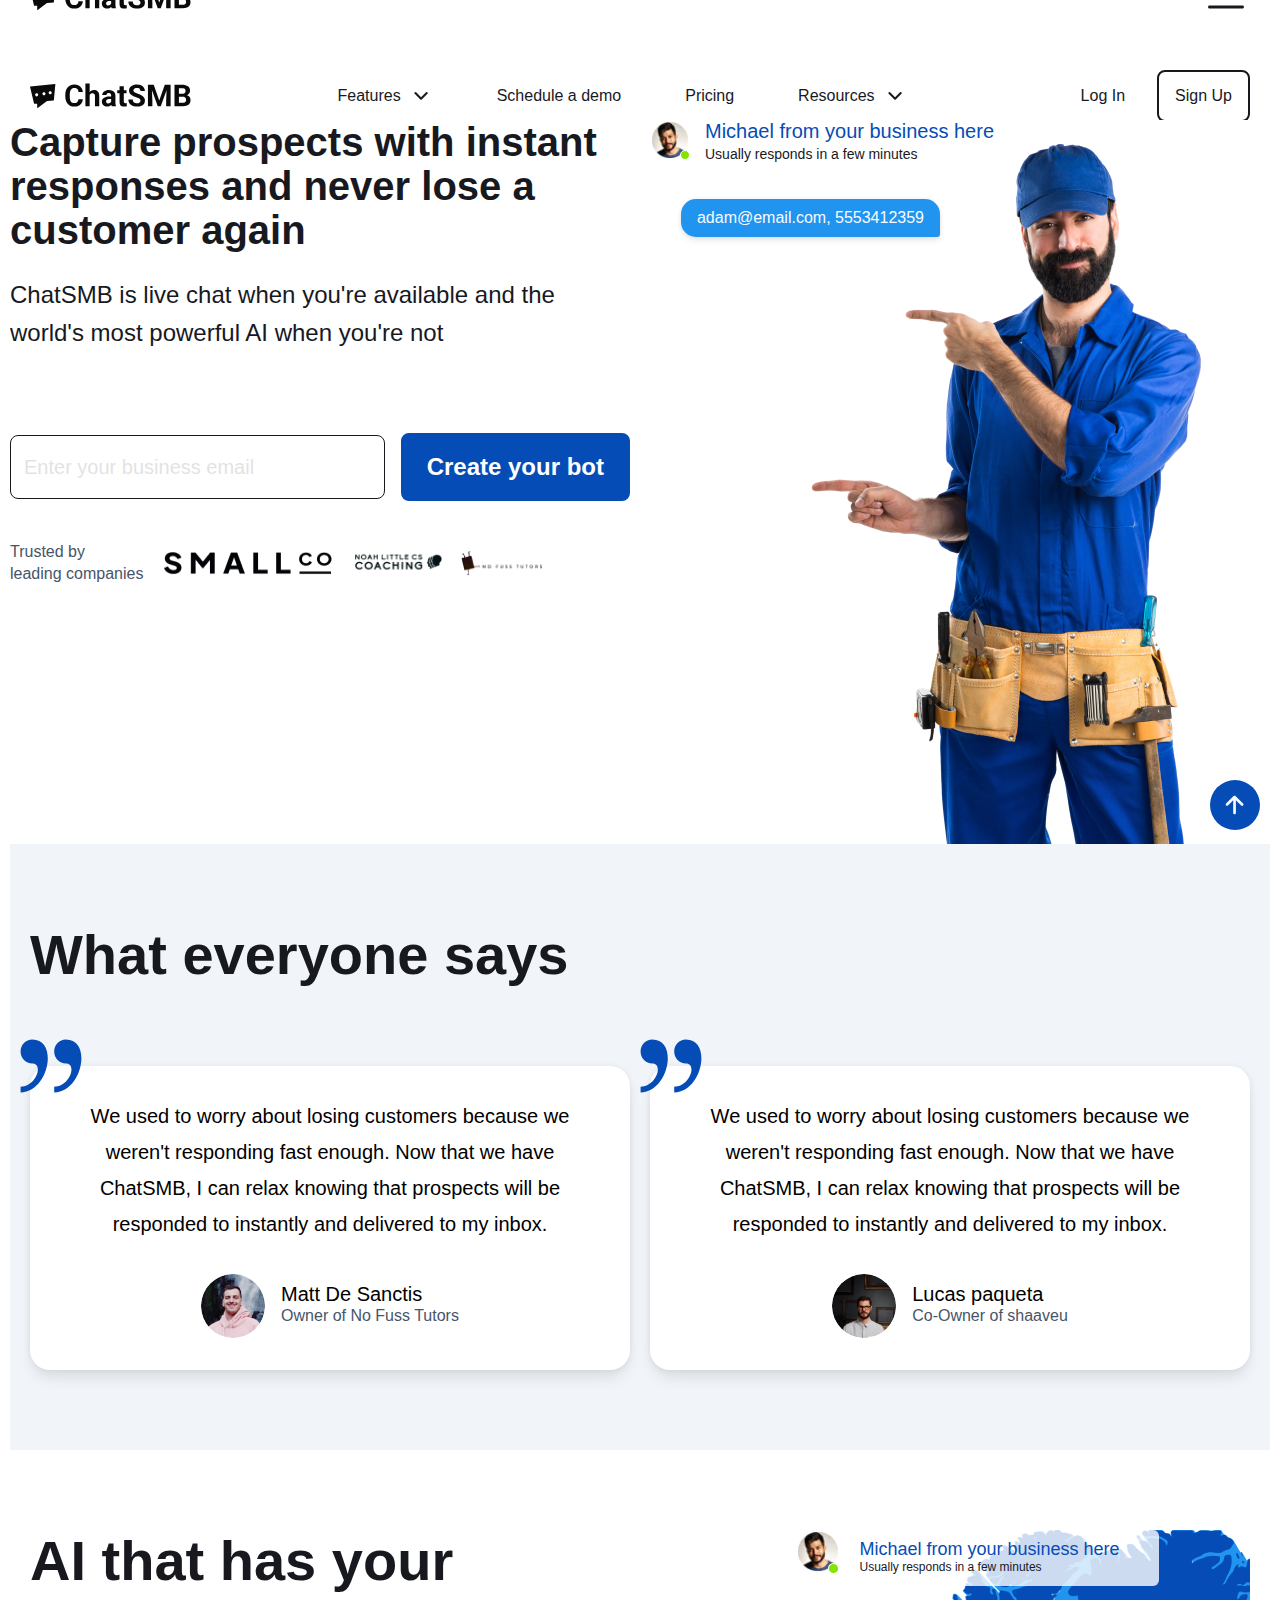
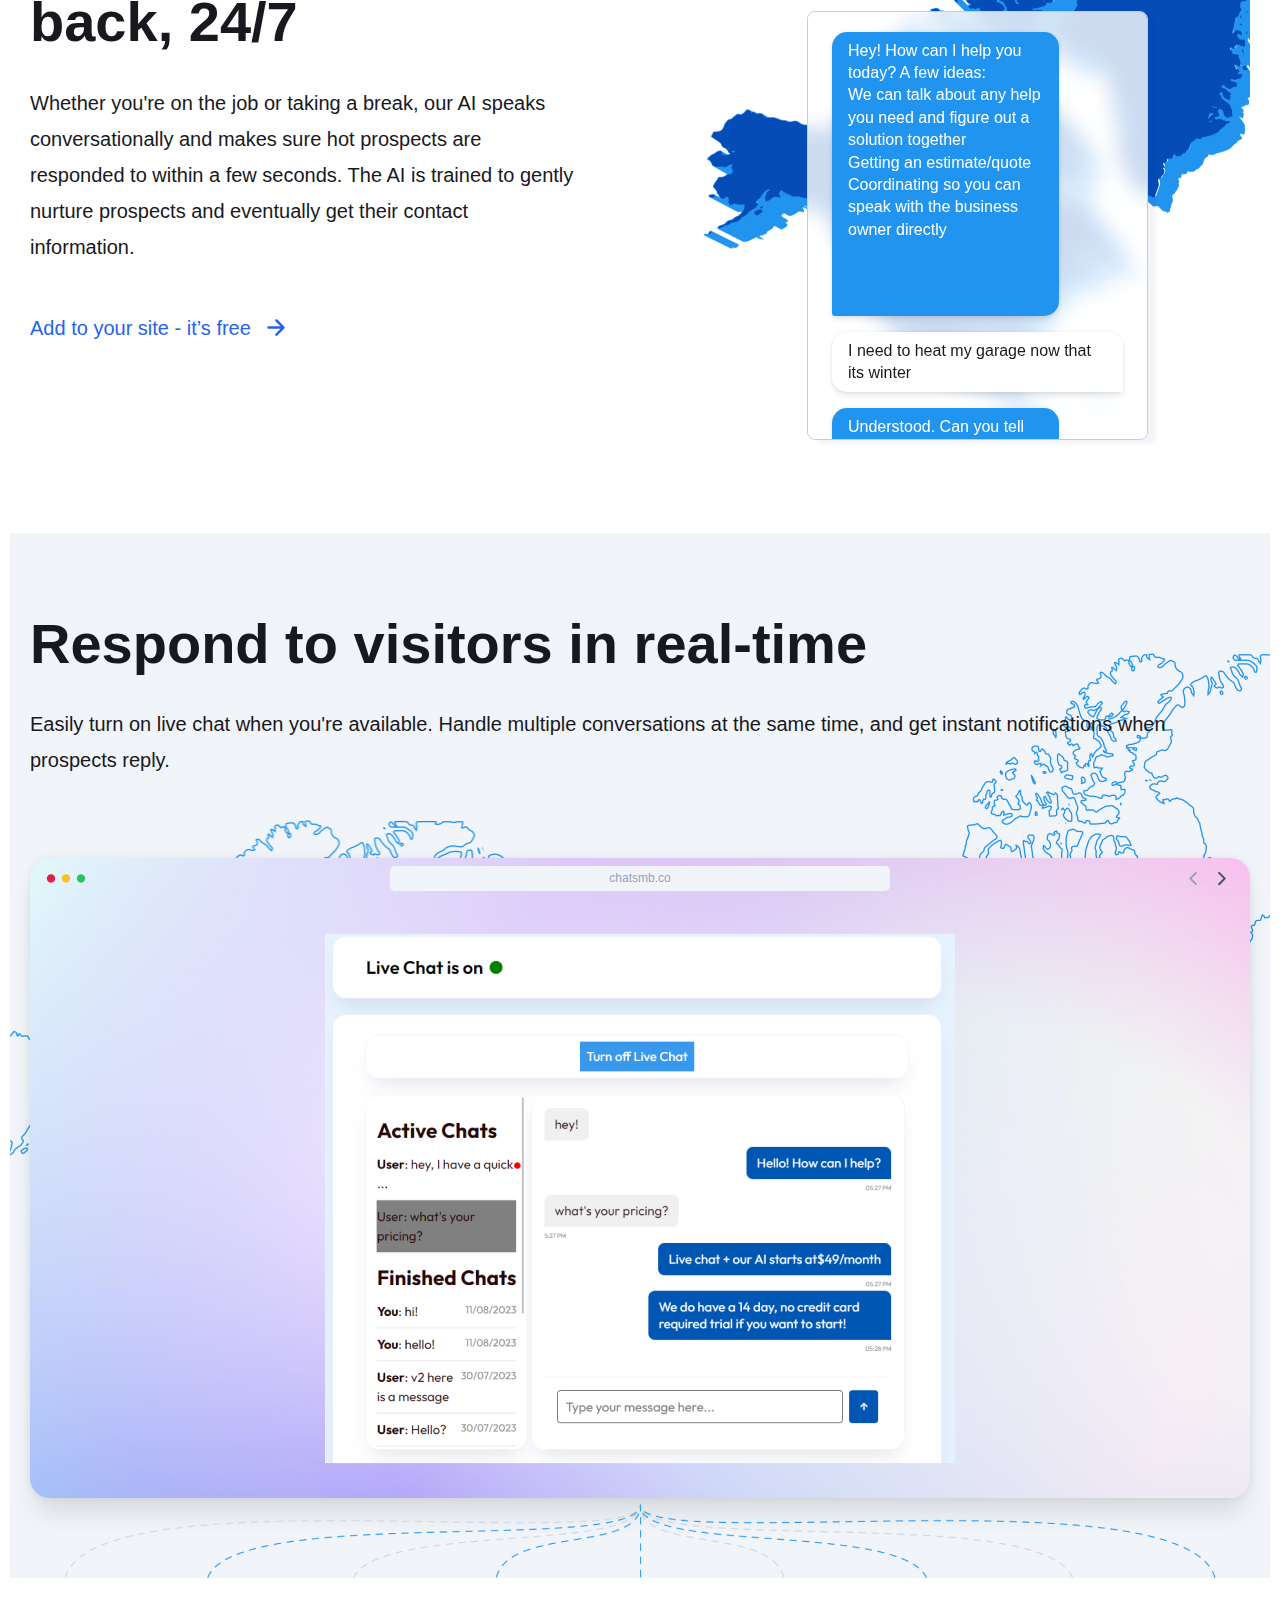
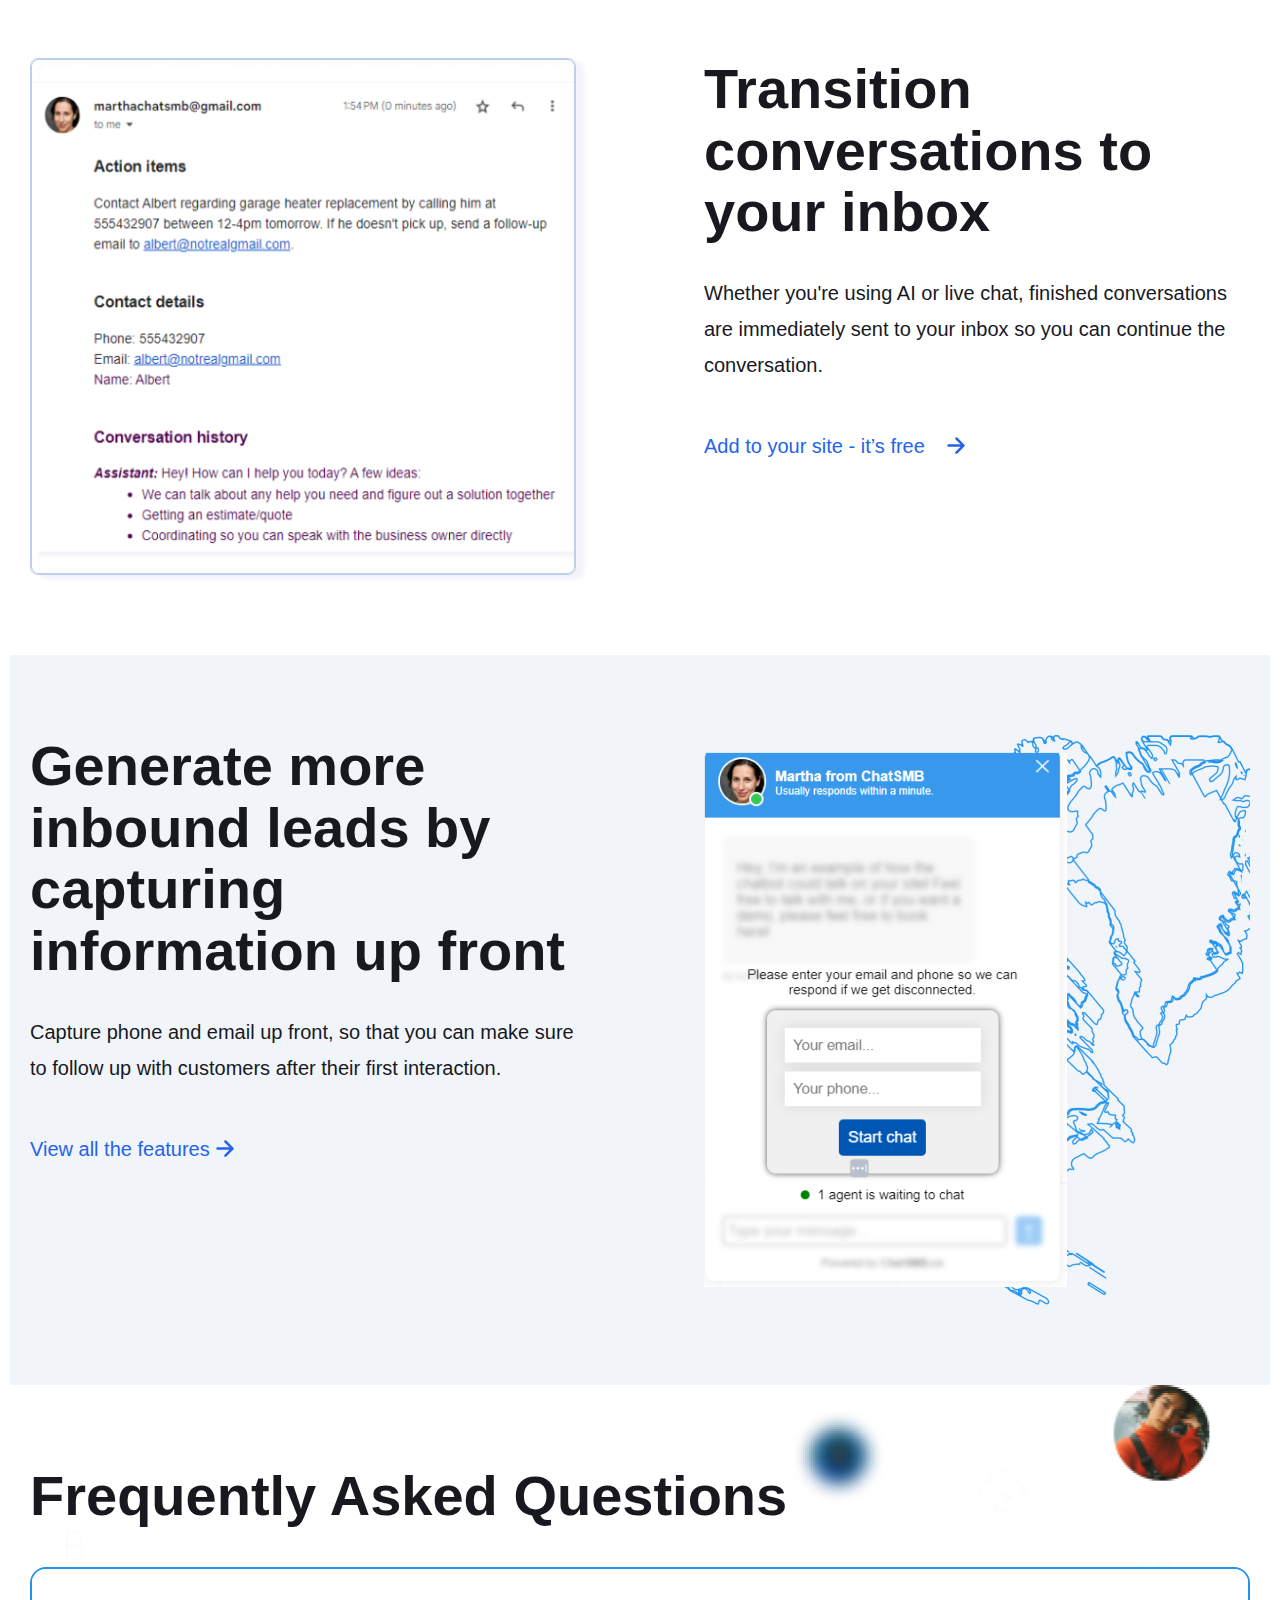
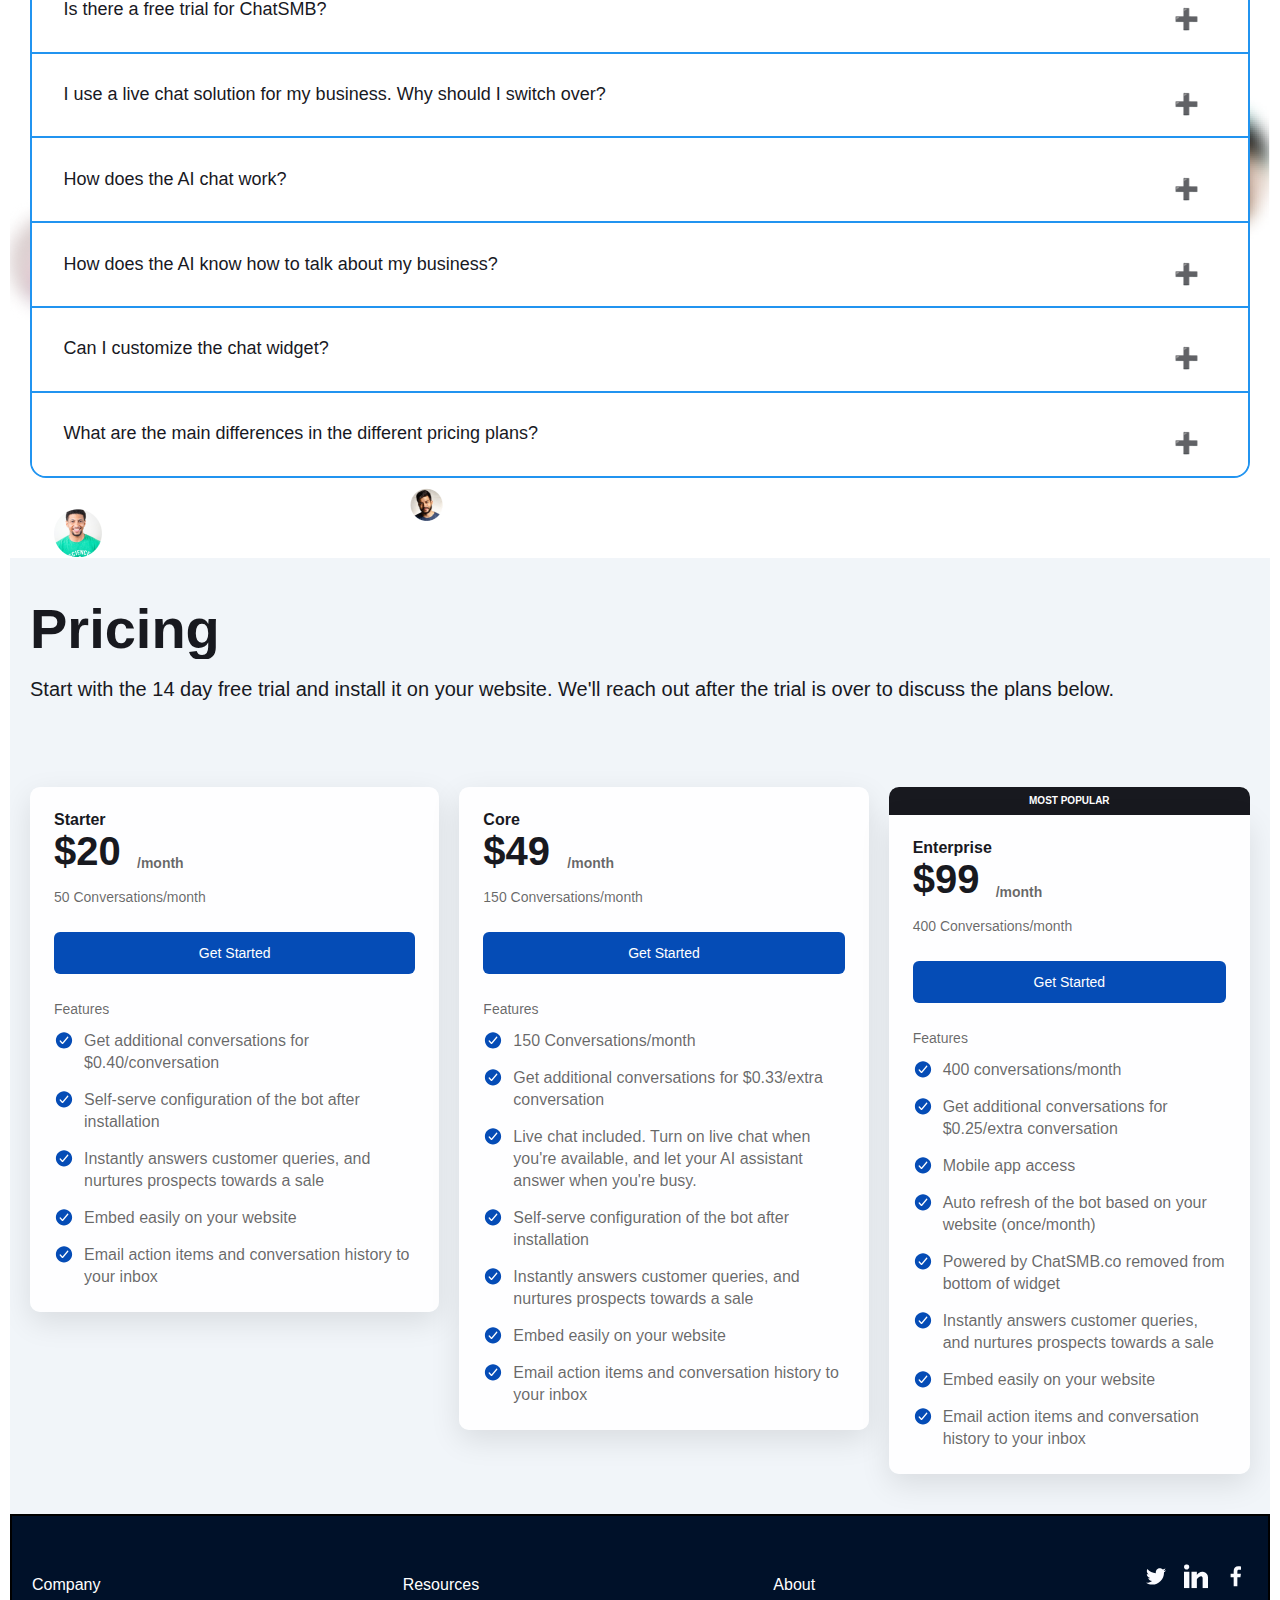
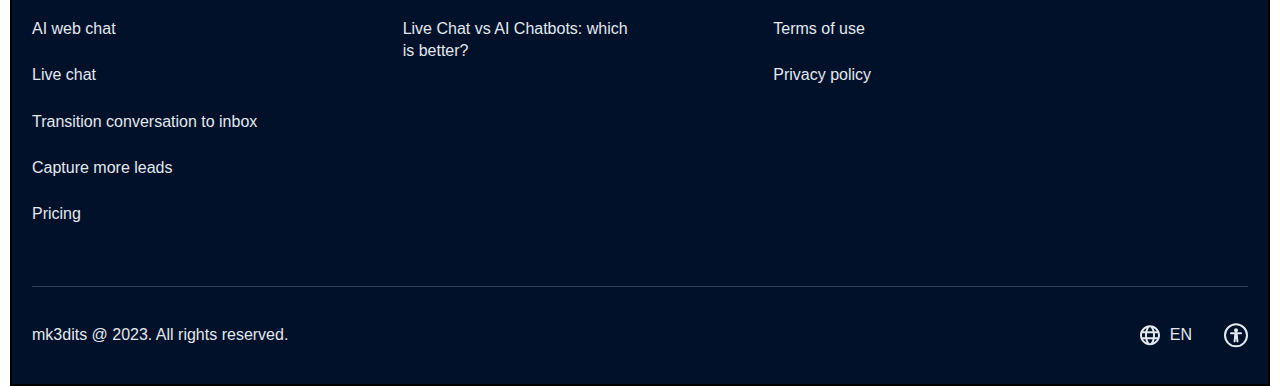
==== commit 345d548a: "worked on mobile responsiveness" ====
--- a/index.html
+++ b/index.html
@@ -14,7 +14,7 @@
           <div class="push-rect"></div>
           <div class="rectangle-6"></div>
         </div>
-        <!--  <div class="mobile-nav-bar">
+        <div class="mobile-nav-bar">
           <svg
             class="mobile-logo"
             width="162"
@@ -48,35 +48,9 @@
           </svg>
 
           <div class="buttons-group">
-            <svg
-              class="icon-ionicons-outline-menu-outline"
-              width="48"
-              height="48"
-              viewBox="0 0 48 48"
-              fill="none"
-              xmlns="http://www.w3.org/2000/svg"
-            >
-              <path
-                fill-rule="evenodd"
-                clip-rule="evenodd"
-                d="M6 15C6 14.1716 6.67157 13.5 7.5 13.5H40.5C41.3284 13.5 42 14.1716 42 15C42 15.8284 41.3284 16.5 40.5 16.5H7.5C6.67157 16.5 6 15.8284 6 15Z"
-                fill="#18191F"
-              />
-              <path
-                fill-rule="evenodd"
-                clip-rule="evenodd"
-                d="M6 24C6 23.1716 6.67157 22.5 7.5 22.5H40.5C41.3284 22.5 42 23.1716 42 24C42 24.8284 41.3284 25.5 40.5 25.5H7.5C6.67157 25.5 6 24.8284 6 24Z"
-                fill="#18191F"
-              />
-              <path
-                fill-rule="evenodd"
-                clip-rule="evenodd"
-                d="M6 33C6 32.1716 6.67157 31.5 7.5 31.5H40.5C41.3284 31.5 42 32.1716 42 33C42 33.8284 41.3284 34.5 40.5 34.5H7.5C6.67157 34.5 6 33.8284 6 33Z"
-                fill="#18191F"
-              />
-            </svg>
-          </div>
-        </div>  -->
+            <img src="./assets/openMenu.svg" alt="open menu" />
+          </div>
+        </div>
 
         <div class="desktop-navbar">
           <img src="./assets/logo.svg" alt="logo img" />
@@ -449,6 +423,9 @@
                     />
                   </svg>
                 </div>
+                <div class="address-bar">
+                  <div class="feature">chatsmb.co</div>
+                </div>
                 <div class="arrows">
                   <svg
                     class="icon-jam-icons-outline-logos-chevron-left"
@@ -478,9 +455,6 @@
                     />
                   </svg>
                 </div>
-                <div class="address-bar">
-                  <div class="feature">chatsmb.co</div>
-                </div>
               </div>
               <div class="desktop-temp">
                 <img
@@ -557,11 +531,8 @@
             <img
               class="gen-north-america-img"
               src="./assets/gen-north-america-img.png"
-            /><img
-              class="gen-image"
-              src="./assets/gen-image.png"
-              alt="gen img"
             />
+            <img class="gen-image" src="./assets/gen-image.png" alt="gen img" />
           </div>
         </div>
       </div>
@@ -576,7 +547,7 @@
                 Is there a free trial for ChatSMB?
               </h3>
 
-              <p class="accordion-content">
+              <p class="accordion-content panel">
                 Yes, there is a 14-day free trial, no credit card required.
                 You’ll get access to all of the features that ChatSMB offers,
                 and 1-on-1 support to make sure you get the most out of the
@@ -589,7 +560,7 @@
                 over?
               </h3>
 
-              <p class="accordion-content">
+              <p class="accordion-content panel">
                 The main reason you should switch over is you’ll always have an
                 agent ready to respond instantly, which will in turn get you
                 more customers and provide better customer support. After
@@ -603,7 +574,7 @@
             </div>
             <div class="accordion">
               <h3 class="accordion-header">How does the AI chat work?</h3>
-              <p class="accordion-content">
+              <p class="accordion-content panel">
                 The AI uses recent advancements in an AI technology called large
                 language models (LLMs). LLMs train on a lot of data over a long
                 period of time, to the point where the language capabilities of
@@ -614,7 +585,7 @@
               <h3 class="accordion-header">
                 How does the AI know how to talk about my business?
               </h3>
-              <p class="accordion-content">
+              <p class="accordion-content panel">
                 ChatSMB is trained to only talk about your business based on the
                 context it’s given. When you sign up and enter your domain, it
                 will automatically crawl your site once to get some basic
@@ -625,7 +596,7 @@
             </div>
             <div class="accordion">
               <h3 class="accordion-header">Can I customize the chat widget?</h3>
-              <p class="accordion-content">
+              <p class="accordion-content panel">
                 Yes, you absolutely can! You can change things like the color of
                 the widget to your branding, the profile picture, and the name
                 of the digital assistant.
@@ -635,7 +606,7 @@
               <h3 class="accordion-header">
                 What are the main differences in the different pricing plans?
               </h3>
-              <p class="accordion-content">
+              <p class="accordion-content panel">
                 The starter package ($19/month) provides the chatbot, whereas
                 the core package ($49/month) provides live chat and the chat
                 bot. For the growth package ($100/month), we develop custom
--- a/style.css
+++ b/style.css
@@ -20,6 +20,9 @@
 
 button {
   cursor: pointer;
+}
+body {
+  padding: 0 10px;
 }
 
 /* Figma Styles of your File */
@@ -313,7 +316,7 @@
   align-items: flex-start;
   justify-content: flex-start;
   flex: 1;
-  min-width: 331px;
+  min-width: 300px;
   position: relative;
 }
 .hero-section-text {
@@ -383,7 +386,7 @@
   align-items: center;
   justify-content: flex-start;
   flex: 1;
-  min-width: 284px;
+  min-width: 244px;
   position: relative;
 }
 .input {
@@ -393,6 +396,10 @@
   position: relative;
   flex: 1;
   outline: 0;
+}
+
+.input::placeholder {
+  opacity: 0.2;
 }
 
 .create-btn-text {
@@ -1491,11 +1498,7 @@
   gap: 0px;
   align-items: center;
   justify-content: center;
-  flex-shrink: 0;
-  width: 574.09px;
-  position: absolute;
-  left: 352.08px;
-  top: 8px;
+  width: 500px;
 }
 .feature {
   color: var(--blue-gray-400, #94a3b8);
@@ -1572,6 +1575,7 @@
   height: 517px;
   position: relative;
   box-shadow: var(--sha-box-shadow, 8px 4px 4px 0px rgba(26, 28, 115, 0.05));
+  width: 100%;
 }
 .trans-right-col {
   display: flex;
@@ -1757,7 +1761,7 @@
   align-items: flex-start;
   justify-content: flex-start;
   flex: 1;
-  min-width: 355px;
+  min-width: 300px;
   max-width: 574px;
   position: relative;
   overflow: hidden;
@@ -1770,10 +1774,13 @@
 }
 .gen-image {
   flex-shrink: 0;
-  width: 363px;
+  max-width: 363px;
+  width: 100%;
+  object-fit: cover;
+  object-position: center;
   height: 560px;
   position: absolute;
-  left: calc(50% - 181px);
+  left: 0;
   top: calc(50% - 280px);
 }
 .faq {
@@ -1825,11 +1832,13 @@
 }
 .faqs {
   border-radius: 16px;
+  width: 100%;
   display: flex;
   flex-direction: column;
   gap: 0px;
-  align-items: flex-start;
-  justify-content: flex-start;
+  align-items: center;
+  justify-content: center;
+  margin: 0 auto;
   align-self: stretch;
   flex-shrink: 0;
   position: relative;
@@ -1842,16 +1851,17 @@
   color: var(--text-gray-90, #18191f);
   font: 500 31.54px/110% "DM Sans", sans-serif;
   font-size: 18px;
+
   display: flex;
   justify-content: space-between;
   width: 100%;
-  padding: 18px;
+  padding-right: 50px;
   cursor: pointer;
   position: relative;
 }
 
-.faqs .accordion-header::before {
-  content: "\002B";
+.faqs .accordion-header::after {
+  content: "\02795";
   color: var(--primary-50, #2194f0);
   font-size: 20px;
   font-weight: bold;
@@ -1860,60 +1870,52 @@
   position: absolute;
   top: 50%;
   right: 18px;
-  transform: translateY(-50%);
-}
-
-/* .active:after {
-  content: "\2212";
-} */
-
-.faq p {
-  color: var(--text-gray-90, #18191f);
-  font: 400 19.6px/140% "DM Sans", sans-serif;
-  font-size: 14px;
-  padding: 0 18px;
-}
-
-.faq .accordion {
-  width: 100%;
-  max-width: 100%;
-  display: flex;
-  flex-direction: column;
-  justify-content: center;
-  align-items: start;
-  align-self: stretch;
-  gap: 24px;
-  border-bottom: 2px solid var(--primary-50, #2194f0);
-  background: var(--white, #ffffff);
-}
-
-.faq .accordion:last-child {
-  border-bottom: none;
-}
-
-.faq .accordion .accordion-content {
-  position: relative;
-  height: 0;
-  overflow: hidden;
-  transition: max-height 0.2s ease-in-out;
-}
-
-.active .accordion-content {
-  height: 500px;
-  overflow: visible;
-}
-
-.active[] .active .accordion-header::before {
-  content: "\2212";
-  /* color: var(--primary-50, #2194f0);
+}
+
+.active::after {
+  content: "\2796";
+  color: var(--primary-50, #2194f0);
   font-size: 20px;
   font-weight: bold;
   float: right;
   margin-left: 5px;
-  position: absolute;
-  top: 50%;
-  right: 18px;
-  transform: translateY(-50%); */
+}
+
+.faqs p {
+  color: var(--text-gray-90, #18191f);
+  font: 400 19.6px/140% "DM Sans", sans-serif;
+  font-size: 14px;
+}
+
+.faqs .accordion {
+  width: 100%;
+  max-width: 100%;
+  padding: 31.5px;
+  display: flex;
+  flex-direction: column;
+  justify-content: center;
+  align-items: start;
+  align-self: stretch;
+  gap: 24px;
+  border-bottom: 2px solid var(--primary-50, #2194f0);
+  background: var(--white, #ffffff);
+}
+
+.faq .accordion:last-child {
+  border-bottom: none;
+}
+
+.panel {
+  /* padding: 0 18px; */
+  display: none;
+  background-color: #fff;
+  transition: max-height 0.2s ease-in-out;
+}
+
+.active .accordion-content {
+  height: 500px;
+  overflow: visible;
+  transition: all 0.3s ease-in-out;
 }
 
 .pricing2 {
@@ -2951,3 +2953,26 @@
   background: #054cb6;
   transform: scale(1.1);
 }
+
+@media (max-width: 600px) {
+  .hero-section-container {
+    display: flex;
+    flex-direction: column;
+    gap: 60px;
+    align-items: flex-start;
+    justify-content: center;
+    flex-wrap: wrap;
+    flex: 1;
+    max-width: 1276px;
+    position: relative;
+    width: 90%;
+  }
+
+  .respond-container {
+    width: 100%;
+  }
+
+  .generate-container {
+    width: 100%;
+  }
+}
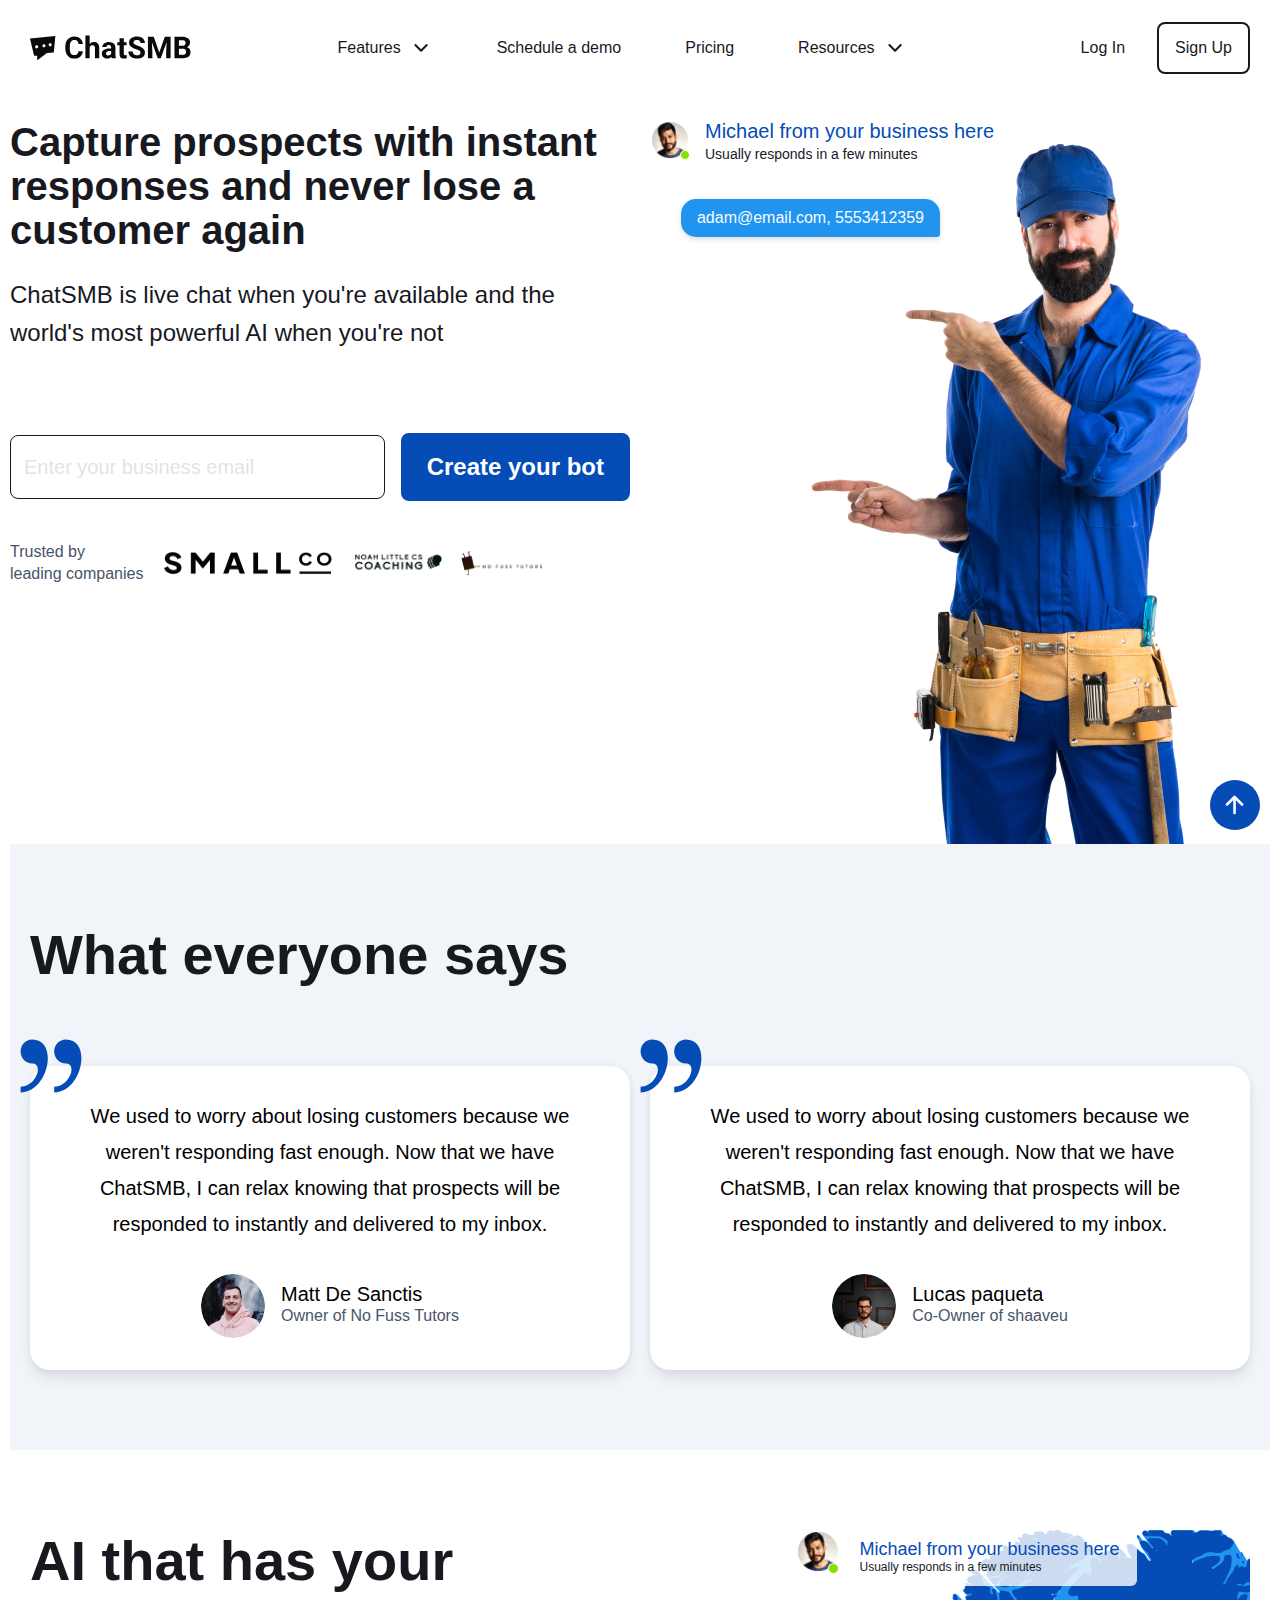
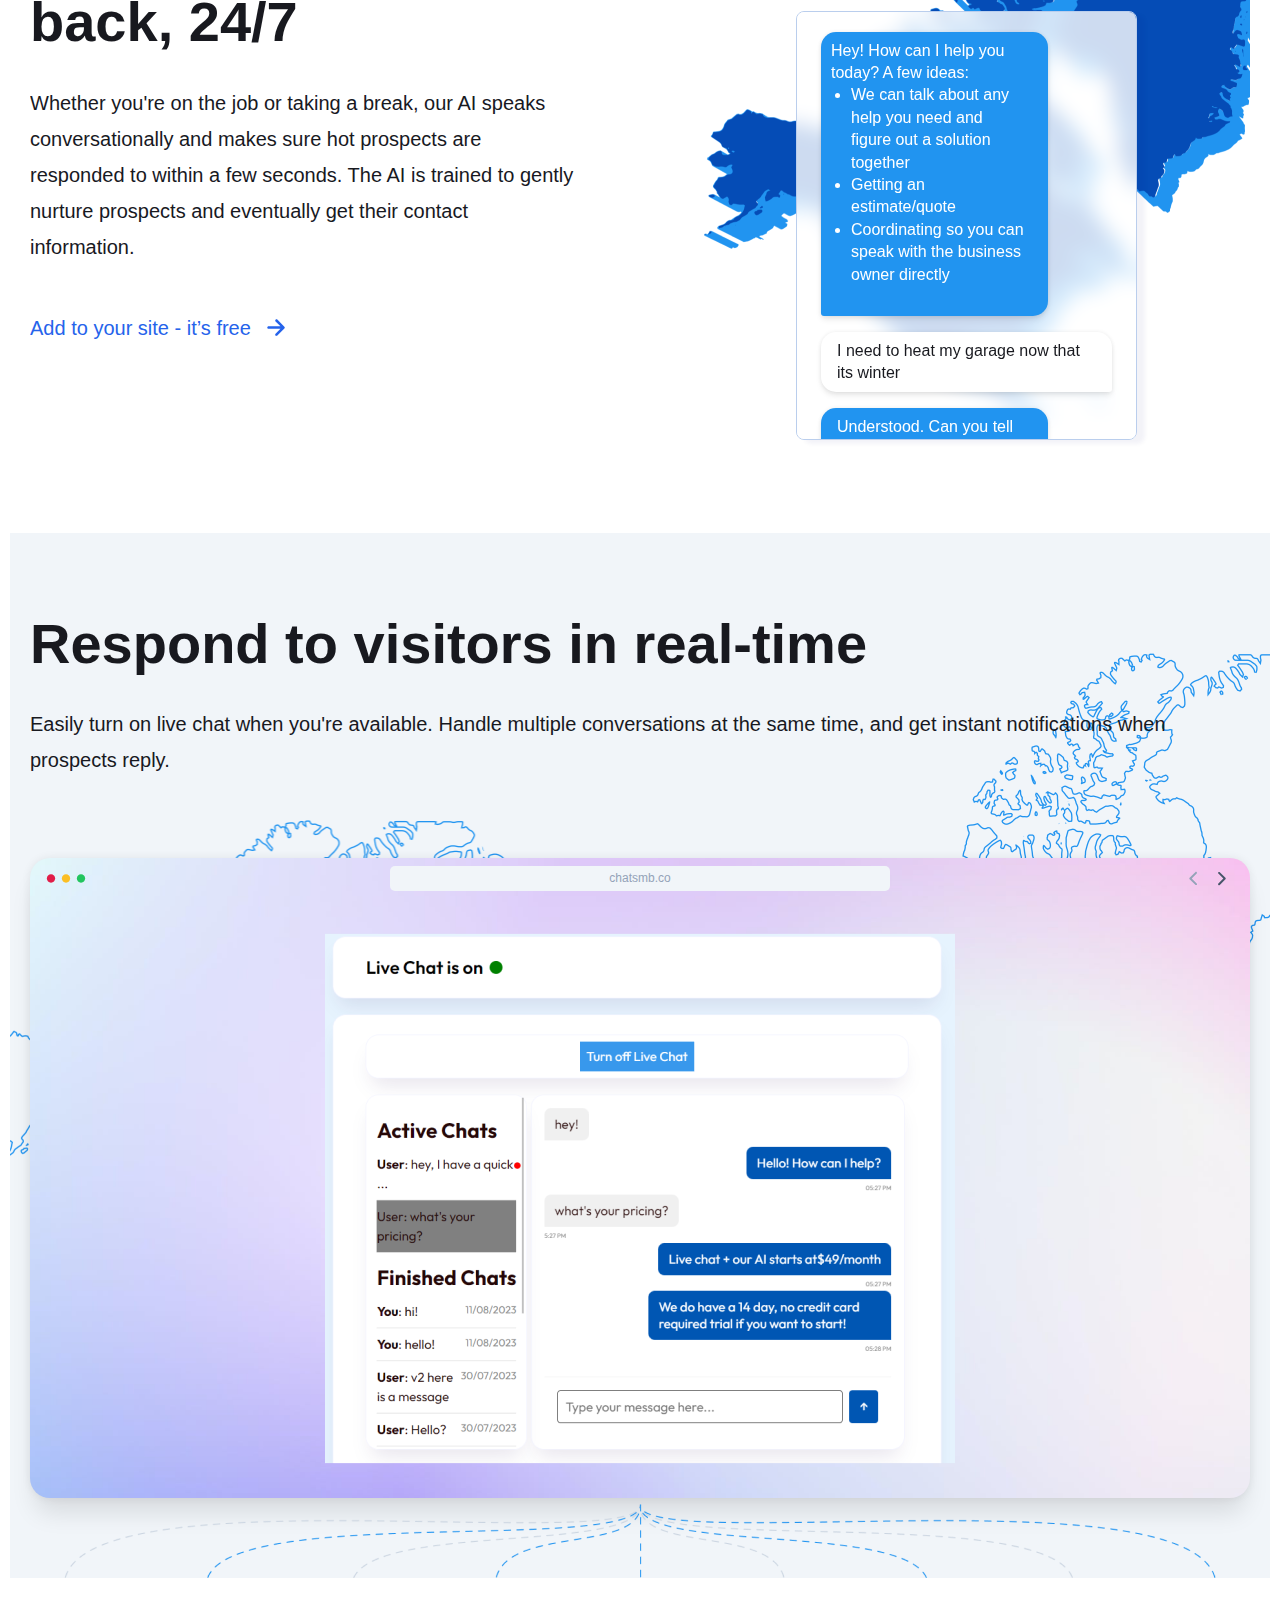
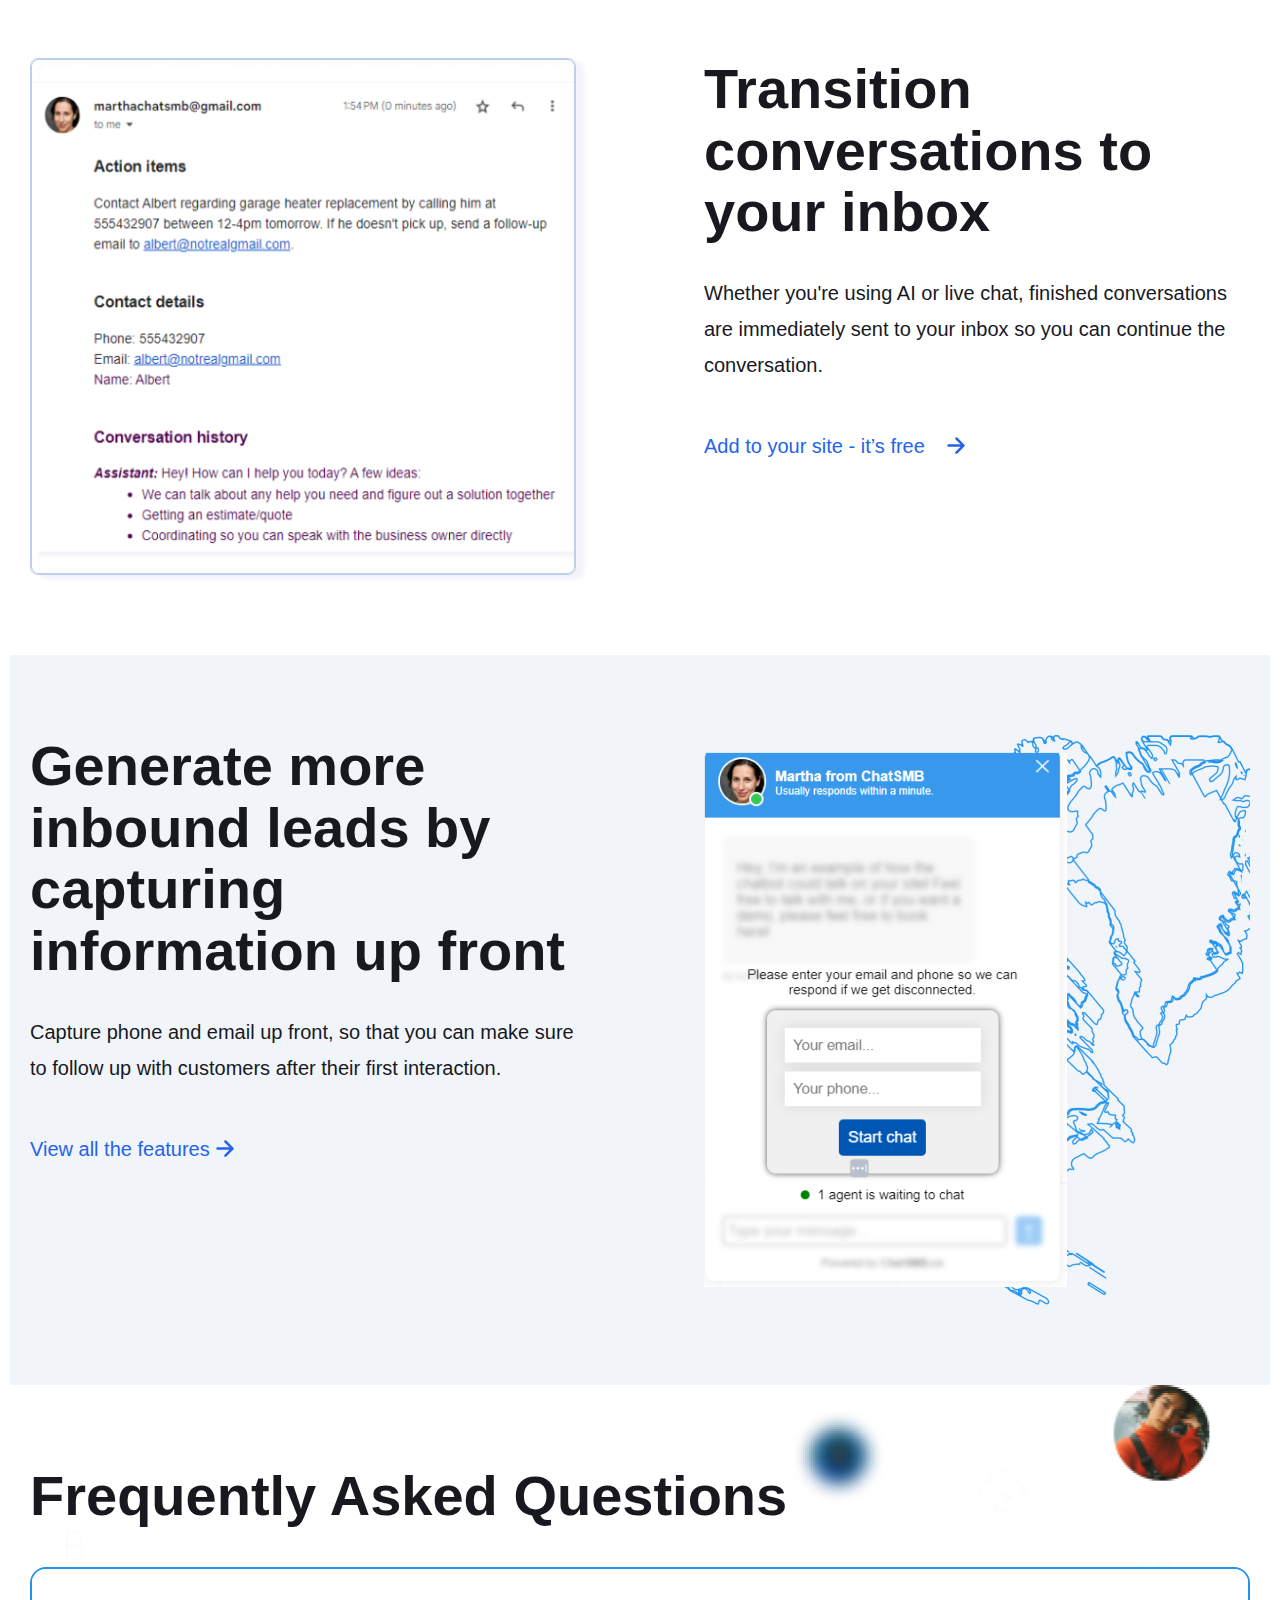
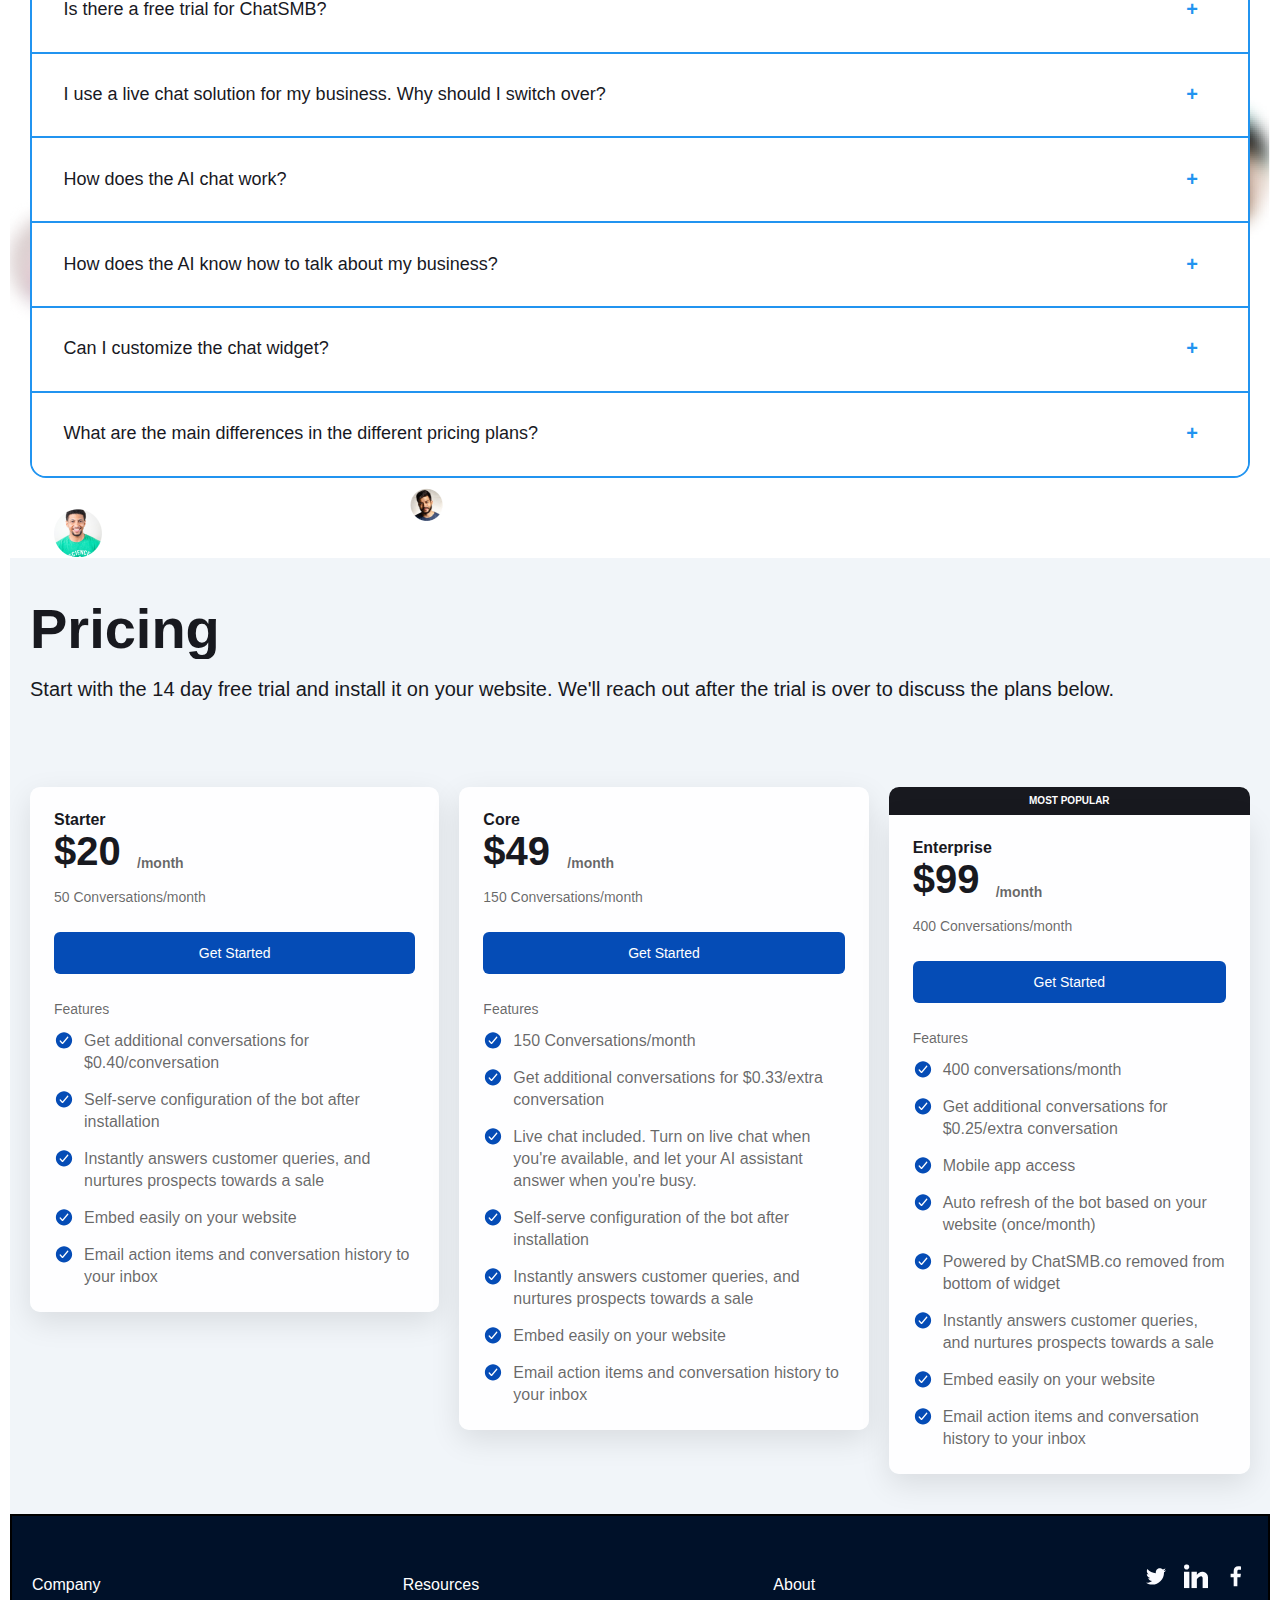
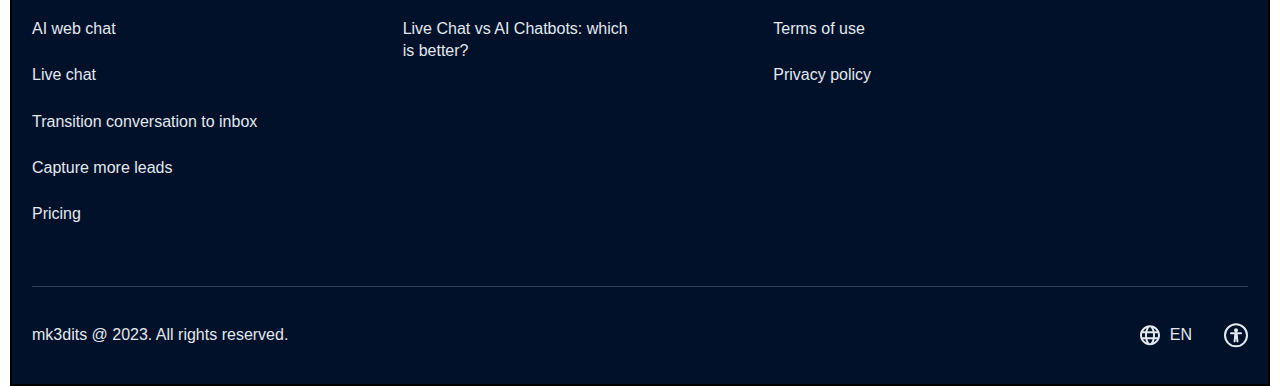
==== commit aa915524: "worked on mobile responsiveness" ====
--- a/index.html
+++ b/index.html
@@ -281,14 +281,21 @@
                 <div class="chat2">
                   <div class="chat-bubble2">
                     <div class="chat-fst-text">
-                      <span
-                        ><span class="chat-fst-text-span"
-                          >Hey! How can I help you today? A few ideas:<br /></span
-                        ><span class="chat-fst-text-span2"
-                          >We can talk about any help you need and figure out a
-                          solution together<br />Getting an estimate/quote<br />Coordinating
-                          so you can speak with the business owner directly<br /></span
-                      ></span>
+                      <p class="chat-fst-text-span">
+                        Hey! How can I help you today? A few ideas:<br />
+                      </p>
+                      <ul>
+                        <li class="chat-fst-text-span2">
+                          We can talk about any help you need and figure out a
+                          solution together
+                        </li>
+                        <li>Getting an estimate/quote</li>
+                        <li>
+                          Coordinating so you can speak with the business owner
+                          directly
+                        </li>
+                        <br />
+                      </ul>
                     </div>
                   </div>
                   <div class="row">
@@ -545,6 +552,7 @@
             <div class="accordion">
               <h3 class="accordion-header">
                 Is there a free trial for ChatSMB?
+                <span class="accordion-icon">+</span>
               </h3>
 
               <p class="accordion-content panel">
@@ -558,6 +566,7 @@
               <h3 class="accordion-header">
                 I use a live chat solution for my business. Why should I switch
                 over?
+                <span class="accordion-icon">+</span>
               </h3>
 
               <p class="accordion-content panel">
@@ -573,7 +582,10 @@
               </p>
             </div>
             <div class="accordion">
-              <h3 class="accordion-header">How does the AI chat work?</h3>
+              <h3 class="accordion-header">
+                How does the AI chat work?
+                <span class="accordion-icon">+</span>
+              </h3>
               <p class="accordion-content panel">
                 The AI uses recent advancements in an AI technology called large
                 language models (LLMs). LLMs train on a lot of data over a long
@@ -584,6 +596,7 @@
             <div class="accordion">
               <h3 class="accordion-header">
                 How does the AI know how to talk about my business?
+                <span class="accordion-icon">+</span>
               </h3>
               <p class="accordion-content panel">
                 ChatSMB is trained to only talk about your business based on the
@@ -595,7 +608,10 @@
               </p>
             </div>
             <div class="accordion">
-              <h3 class="accordion-header">Can I customize the chat widget?</h3>
+              <h3 class="accordion-header">
+                Can I customize the chat widget?
+                <span class="accordion-icon">+</span>
+              </h3>
               <p class="accordion-content panel">
                 Yes, you absolutely can! You can change things like the color of
                 the widget to your branding, the profile picture, and the name
@@ -605,6 +621,7 @@
             <div class="accordion">
               <h3 class="accordion-header">
                 What are the main differences in the different pricing plans?
+                <span class="accordion-icon">+</span>
               </h3>
               <p class="accordion-content panel">
                 The starter package ($19/month) provides the chatbot, whereas
--- a/style.css
+++ b/style.css
@@ -116,19 +116,17 @@
   position: relative;
 }
 .push-rect {
-  background: #d9d9d9;
+  flex: 1;
+  height: 6px;
+  min-width: 562px;
+  position: relative;
+}
+.rectangle-6 {
   flex: 1;
   height: 96px;
   min-width: 562px;
   position: relative;
 }
-.rectangle-6 {
-  background: #d9d9d9;
-  flex: 1;
-  height: 96px;
-  min-width: 562px;
-  position: relative;
-}
 .mobile-nav-bar {
   padding: 24px 0px 24px 0px;
   display: flex;
@@ -161,17 +159,17 @@
 }
 .desktop-navbar {
   padding: 24px 0px 24px 0px;
-  display: flex;
+  display: none;
   flex-direction: row;
   align-items: center;
   justify-content: space-between;
   align-self: stretch;
-  flex-shrink: 0;
+  /* flex-shrink: 0; */
   max-width: 1440px;
   position: relative;
 }
 .logo {
-  flex-shrink: 0;
+  /* flex-shrink: 0; */
   position: relative;
   overflow: visible;
 }
@@ -181,7 +179,7 @@
   gap: 150px;
   align-items: center;
   justify-content: flex-start;
-  flex-shrink: 0;
+  /* flex-shrink: 0; */
   position: relative;
 }
 .menu {
@@ -190,7 +188,7 @@
   gap: 48px;
   align-items: center;
   justify-content: flex-start;
-  flex-shrink: 0;
+  /* flex-shrink: 0; */
   position: relative;
 }
 .menu-item {
@@ -528,6 +526,7 @@
   flex-shrink: 0;
   position: relative;
 }
+
 .user-prof {
   display: flex;
   flex-direction: column;
@@ -1018,7 +1017,7 @@
 }
 .chat-box-header {
   flex-shrink: 0;
-  width: 363px;
+  width: 200px;
   height: 57px;
   position: static;
 }
@@ -1040,7 +1039,7 @@
   text-align: left;
   font: var(--subtitle-l, 500 18px/110% "DM Sans", sans-serif);
   position: relative;
-  width: 287.49px;
+  width: 265.49px;
 }
 .paragraph2 {
   color: var(--text-gray-90, #18191f);
@@ -1120,7 +1119,7 @@
 .chat-bubble2 {
   background: var(--primary-50, #2194f0);
   border-radius: 15px 15px 15px 3px;
-  padding: 8px 16px 8px 16px;
+  padding: 8px 16px 8px 10px;
   display: flex;
   flex-direction: row;
   gap: 10px;
@@ -1151,6 +1150,10 @@
 .chat-fst-text-span2 {
   color: var(--white, #ffffff);
   font: var(--body-m, 400 16px/140% "DM Sans", sans-serif);
+}
+
+.chat-fst-text ul li {
+  margin-left: 20px;
 }
 .chat-bubble3 {
   background: var(--white, #ffffff);
@@ -1521,7 +1524,10 @@
   align-self: stretch;
   flex: 1;
   max-width: 630px;
-  position: relative;
+  width: 90%;
+  height: auto;
+  position: relative;
+  border: 2x solid;
 }
 .res-bd-lines {
   flex-shrink: 0;
@@ -1539,7 +1545,6 @@
   align-items: flex-start;
   justify-content: center;
   align-self: stretch;
-  flex-shrink: 0;
   position: relative;
   overflow: hidden;
 }
@@ -1594,8 +1599,7 @@
   align-items: flex-start;
   justify-content: flex-start;
   align-self: stretch;
-  flex-shrink: 0;
-  min-width: 230px;
+  min-width: 200px;
   position: relative;
 }
 .trans-top {
@@ -1605,7 +1609,6 @@
   align-items: flex-start;
   justify-content: flex-start;
   align-self: stretch;
-  flex-shrink: 0;
   position: relative;
 }
 .trans-paragraph {
@@ -1860,25 +1863,13 @@
   position: relative;
 }
 
-.faqs .accordion-header::after {
-  content: "\02795";
+.accordion-icon {
+  content: "-";
   color: var(--primary-50, #2194f0);
   font-size: 20px;
   font-weight: bold;
   float: right;
-  margin-left: 5px;
-  position: absolute;
-  top: 50%;
-  right: 18px;
-}
-
-.active::after {
-  content: "\2796";
-  color: var(--primary-50, #2194f0);
-  font-size: 20px;
-  font-weight: bold;
-  float: right;
-  margin-left: 5px;
+  margin-left: 15px;
 }
 
 .faqs p {
@@ -1891,6 +1882,7 @@
   width: 100%;
   max-width: 100%;
   padding: 31.5px;
+  padding-right: 0;
   display: flex;
   flex-direction: column;
   justify-content: center;
@@ -2973,6 +2965,26 @@
   }
 
   .generate-container {
-    width: 100%;
+    width: 90%;
   }
-}
+
+  .transition-container {
+    width: 80%;
+  }
+}
+
+@media (max-width: 540px) {
+  .testimonial-content-box-2 {
+    margin-top: 50px;
+  }
+}
+
+@media (min-width: 1100px) {
+  .mobile-nav-bar {
+    display: none;
+  }
+
+  .desktop-navbar {
+    display: flex;
+  }
+}
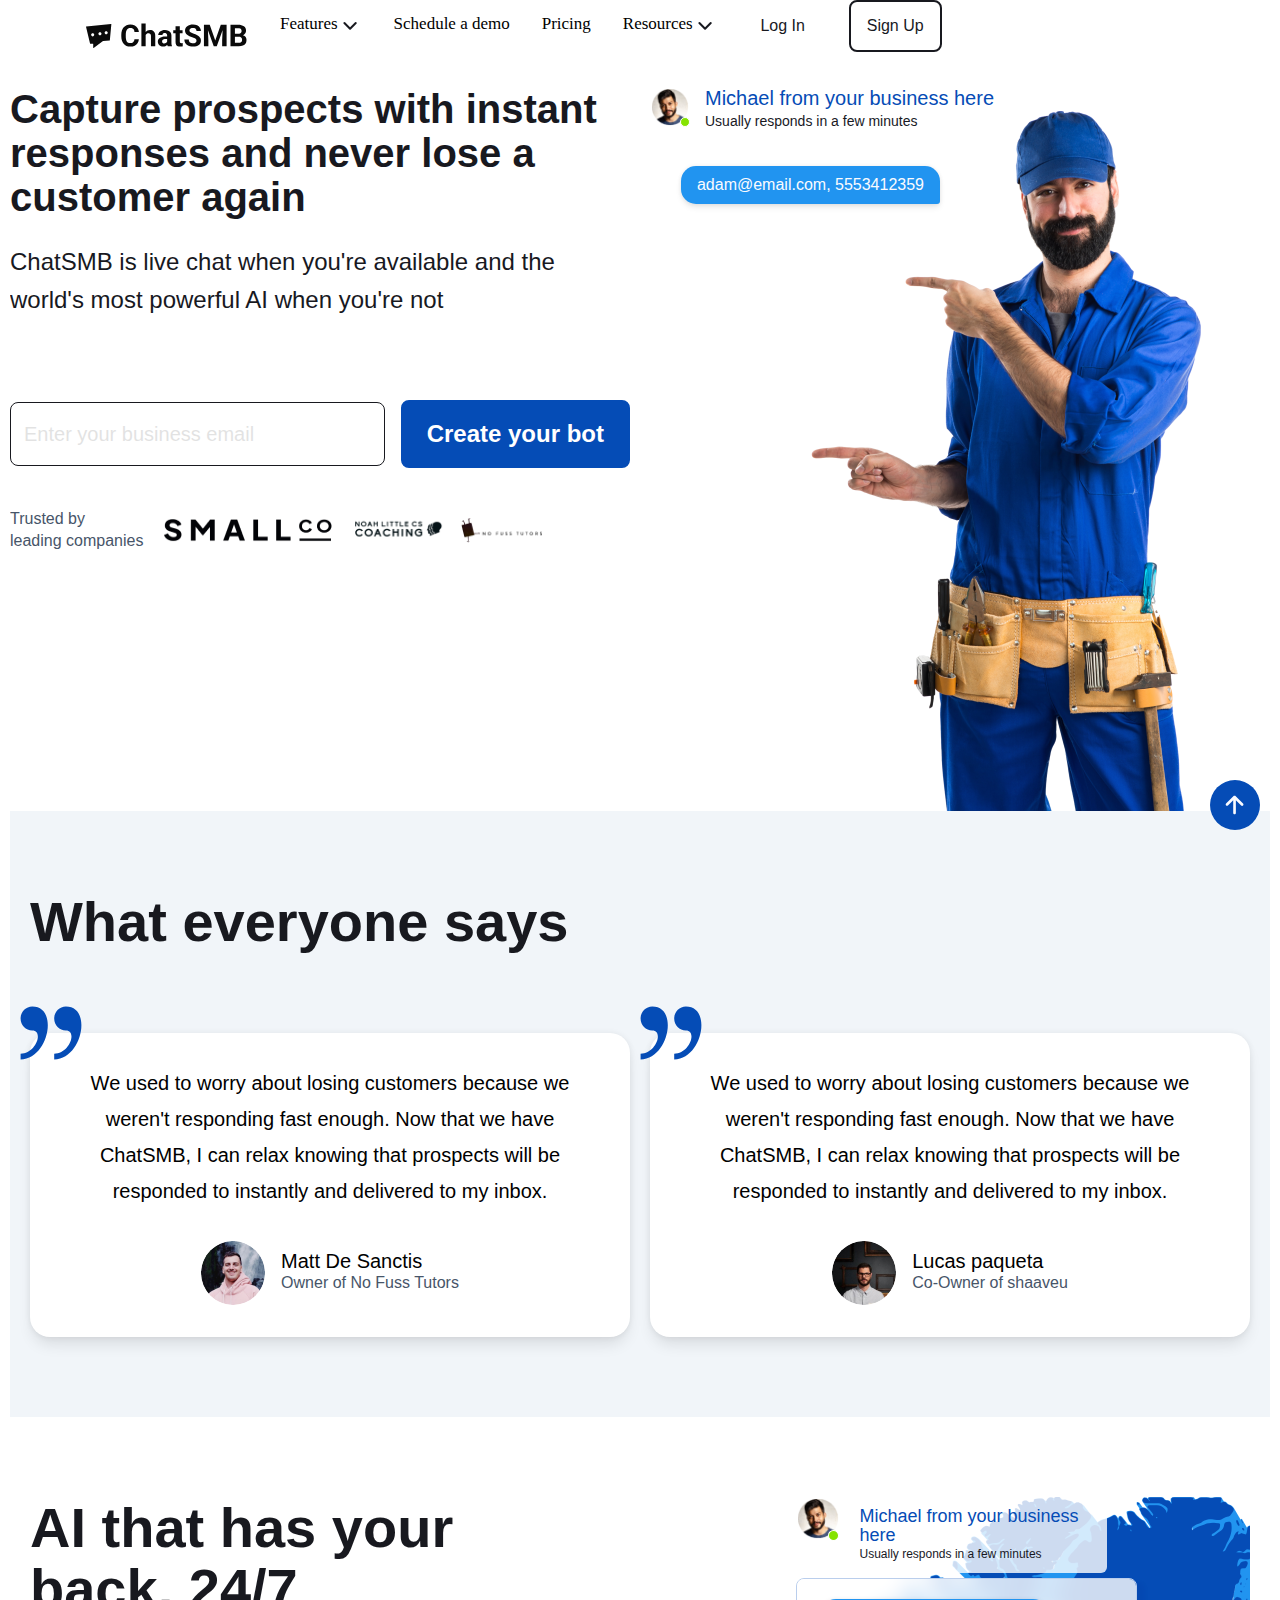
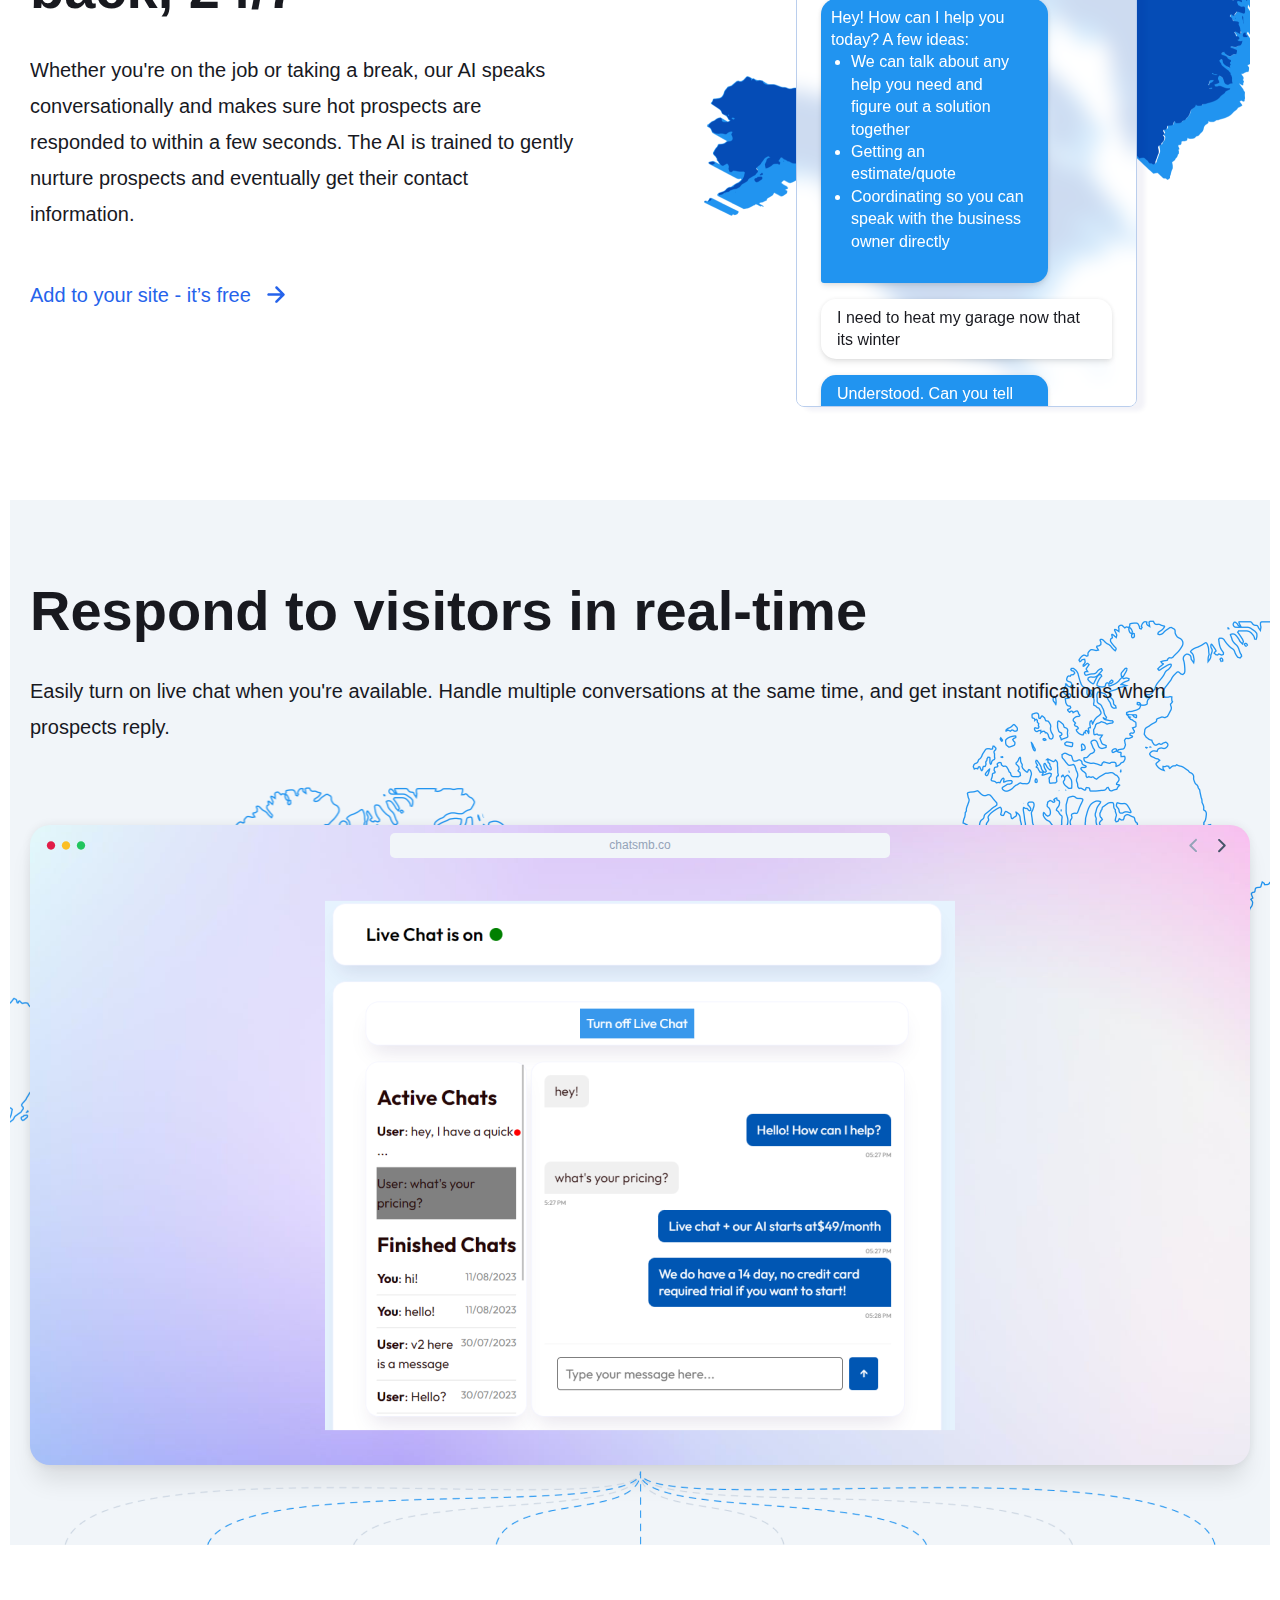
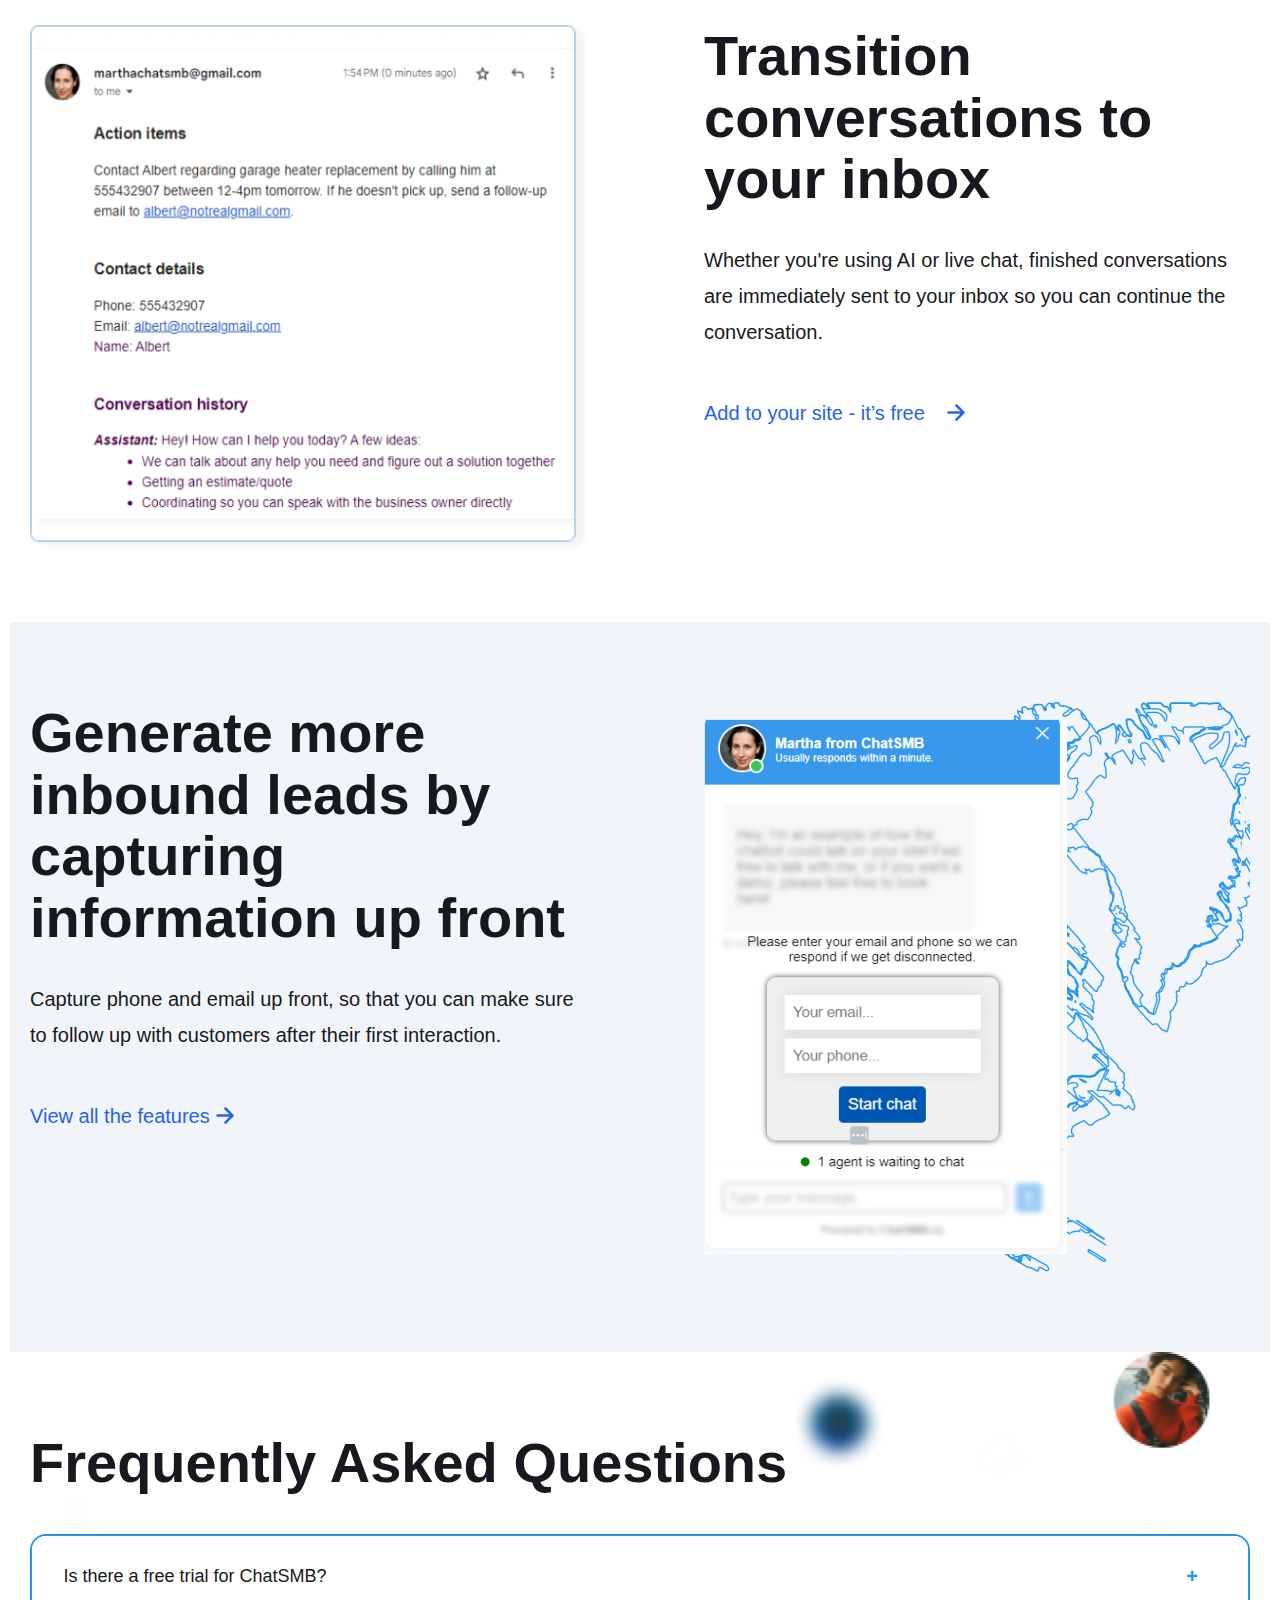
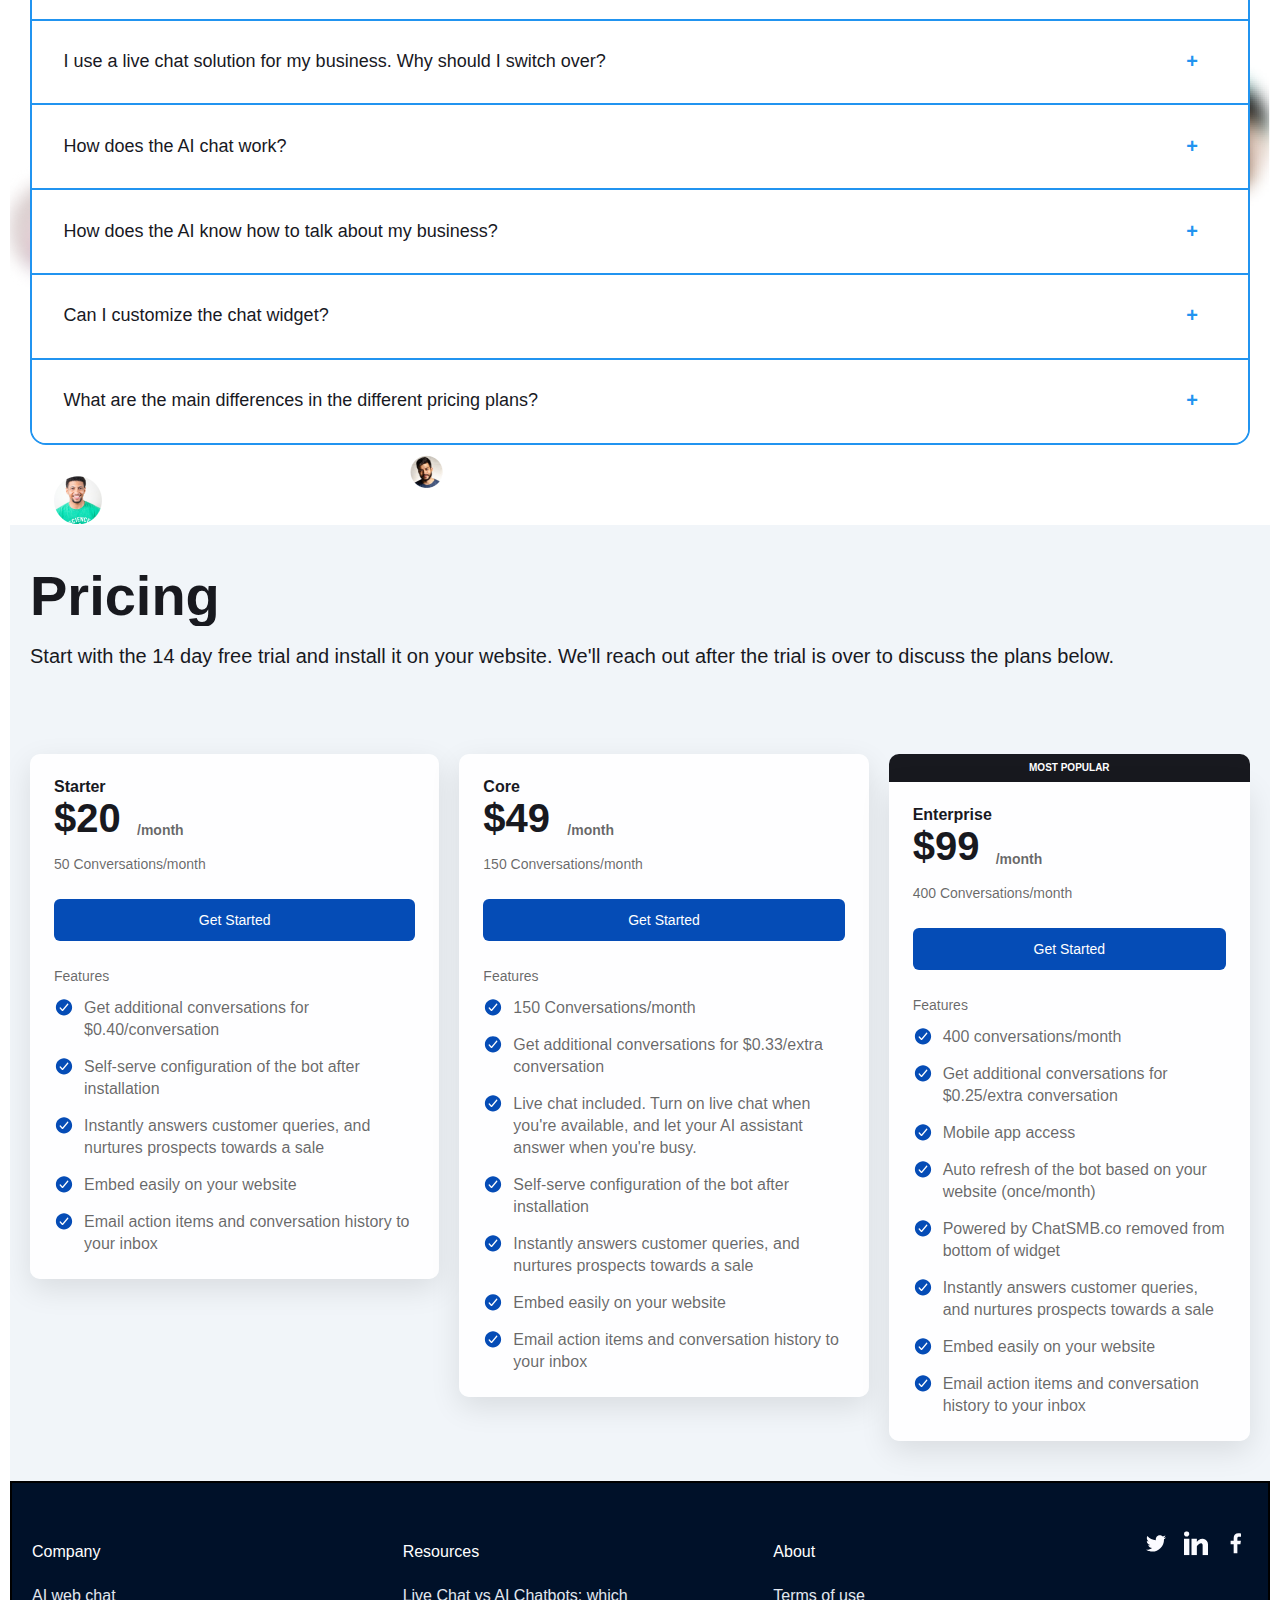
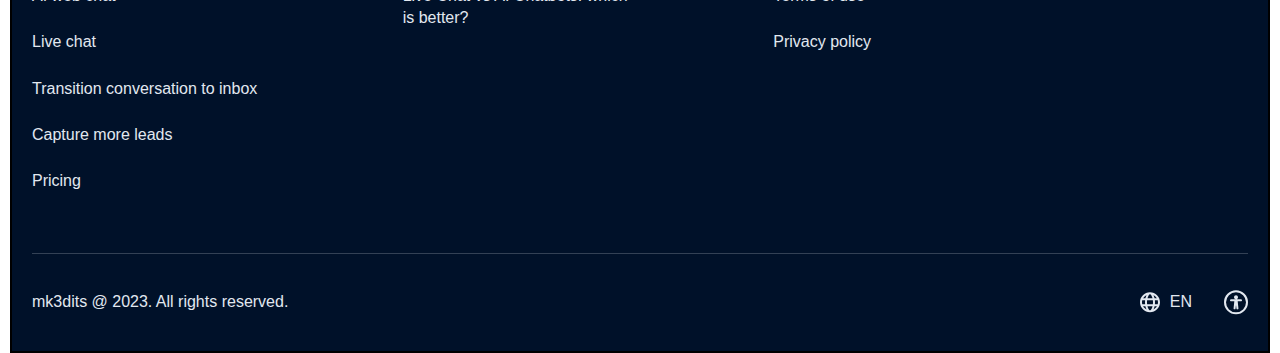
==== commit 862dd40f: "navbar" ====
--- a/index.html
+++ b/index.html
@@ -9,76 +9,48 @@
   </head>
   <body>
     <div class="website-landing-page-chat-smb-final-outlook">
-      <div class="nav-bar-break-point-responsiveness">
-        <div class="content-pusher">
-          <div class="push-rect"></div>
-          <div class="rectangle-6"></div>
-        </div>
-        <div class="mobile-nav-bar">
-          <svg
-            class="mobile-logo"
-            width="162"
-            height="44"
-            viewBox="0 0 162 44"
-            fill="none"
-            xmlns="http://www.w3.org/2000/svg"
-          >
-            <g clip-path="url(#clip0_339_25091)">
-              <path
-                fill-rule="evenodd"
-                clip-rule="evenodd"
-                d="M4.03253 29.4365L0.00823414 12.8363C-0.033029 12.6661 0.0854375 12.4986 0.259673 12.4808L25.035 9.9527C25.2162 9.93421 25.369 10.0858 25.352 10.2671L23.8491 26.298C23.836 26.4381 23.7239 26.5484 23.5836 26.5591L17.1557 27.0536C17.1017 27.0577 17.05 27.077 17.0065 27.109L7.66326 33.9936C7.47251 34.1341 7.20295 33.9979 7.20295 33.7609V29.9462C7.20295 29.7867 7.07361 29.6573 6.91406 29.6573H4.3133C4.17996 29.6573 4.06395 29.5661 4.03253 29.4365ZM6.68347 22.3846C7.54416 22.3846 8.24192 21.6869 8.24192 20.8262C8.24192 19.9654 7.54416 19.2677 6.68347 19.2677C5.82277 19.2677 5.12503 19.9654 5.12503 20.8262C5.12503 21.6869 5.82277 22.3846 6.68347 22.3846ZM15.5147 19.7873C15.5147 20.648 14.817 21.3457 13.9563 21.3457C13.0956 21.3457 12.3979 20.648 12.3979 19.7873C12.3979 18.9265 13.0956 18.2288 13.9563 18.2288C14.817 18.2288 15.5147 18.9265 15.5147 19.7873ZM20.1899 20.3066C21.0506 20.3066 21.7484 19.6089 21.7484 18.7482C21.7484 17.8875 21.0506 17.1897 20.1899 17.1897C19.3292 17.1897 18.6314 17.8875 18.6314 18.7482C18.6314 19.6089 19.3292 20.3066 20.1899 20.3066Z"
-                fill="#0A0A0A"
-              />
-              <path
-                d="M48.4354 25.1801H52.8606C52.7718 26.6305 52.3722 27.9182 51.6618 29.043C50.9613 30.1678 49.9795 31.0459 48.7166 31.6774C47.4636 32.3089 45.9539 32.6245 44.1878 32.6245C42.8064 32.6245 41.5682 32.3878 40.473 31.9141C39.3778 31.4307 38.4404 30.7401 37.661 29.8422C36.8914 28.9443 36.3043 27.8589 35.8998 26.5861C35.4953 25.3134 35.293 23.8876 35.293 22.309V20.8141C35.293 19.2355 35.5002 17.8097 35.9146 16.5369C36.3389 15.2543 36.9407 14.164 37.7202 13.2662C38.5095 12.3683 39.4518 11.6776 40.547 11.1941C41.6422 10.7106 42.8657 10.4689 44.2174 10.4689C46.0131 10.4689 47.5277 10.7946 48.761 11.4457C50.0042 12.0969 50.9662 12.9948 51.647 14.1394C52.3376 15.2839 52.7521 16.5863 52.8902 18.0466H48.4502C48.4009 17.1783 48.2282 16.4432 47.9322 15.8413C47.6362 15.2296 47.1872 14.7708 46.5854 14.4649C45.9934 14.1492 45.2041 13.9914 44.2174 13.9914C43.4774 13.9914 42.8311 14.1295 42.2786 14.4057C41.726 14.682 41.2623 15.1013 40.8874 15.6637C40.5124 16.2261 40.2313 16.9365 40.0438 17.7949C39.8662 18.6435 39.7774 19.64 39.7774 20.7845V22.309C39.7774 23.4239 39.8613 24.4056 40.029 25.2542C40.1967 26.0928 40.4533 26.8032 40.7986 27.3854C41.1538 27.9576 41.6076 28.3917 42.1602 28.6878C42.7226 28.9739 43.3985 29.117 44.1878 29.117C45.1152 29.117 45.88 28.969 46.4818 28.673C47.0837 28.3769 47.5424 27.9379 47.8582 27.3558C48.1838 26.7736 48.3762 26.0484 48.4354 25.1801ZM59.6686 9.5957V32.3286H55.4062V9.5957H59.6686ZM59.0618 23.7593H57.8926C57.9025 22.6444 58.0505 21.6183 58.3366 20.681C58.6228 19.7337 59.0322 18.9148 59.565 18.2242C60.0978 17.5236 60.7342 16.981 61.4742 16.5962C62.2241 16.2113 63.0529 16.0189 63.9606 16.0189C64.75 16.0189 65.4653 16.1324 66.1066 16.3593C66.7578 16.5764 67.3153 16.9316 67.779 17.4249C68.2526 17.9084 68.6177 18.5448 68.8742 19.3341C69.1307 20.1235 69.259 21.0806 69.259 22.2053V32.3286H64.967V22.1757C64.967 21.4653 64.8634 20.9079 64.6562 20.5034C64.4589 20.0889 64.1678 19.7979 63.783 19.6302C63.4081 19.4526 62.9443 19.3637 62.3918 19.3637C61.7801 19.3637 61.2572 19.4772 60.823 19.7041C60.3988 19.9311 60.0583 20.2468 59.8018 20.6514C59.5453 21.046 59.3578 21.5097 59.2394 22.0425C59.121 22.5753 59.0618 23.1477 59.0618 23.7593ZM81.1437 28.7173V21.5838C81.1437 21.0707 81.0599 20.6316 80.8916 20.2665C80.724 19.8916 80.4626 19.6006 80.1072 19.3933C79.762 19.1861 79.3135 19.0826 78.761 19.0826C78.2872 19.0826 77.8777 19.1664 77.5324 19.3341C77.1872 19.492 76.9207 19.7239 76.7329 20.0297C76.5458 20.3258 76.4519 20.676 76.4519 21.0806H72.1895C72.1895 20.3997 72.3474 19.7535 72.663 19.1417C72.9787 18.53 73.4373 17.9923 74.0396 17.5286C74.6413 17.0549 75.3563 16.6849 76.1854 16.4186C77.024 16.1521 77.9614 16.0189 78.9971 16.0189C80.2409 16.0189 81.3459 16.2261 82.313 16.6406C83.2794 17.0549 84.0391 17.6766 84.5917 18.5053C85.1543 19.3341 85.4353 20.3702 85.4353 21.6134V28.4658C85.4353 29.3439 85.4894 30.0642 85.5985 30.6266C85.7068 31.1791 85.865 31.6626 86.0716 32.0769V32.3286H81.7648C81.5575 31.8944 81.4001 31.3518 81.2917 30.7006C81.1928 30.0395 81.1437 29.3784 81.1437 28.7173ZM81.7056 22.5753L81.7352 24.9877H79.3525C78.7906 24.9877 78.3016 25.0519 77.8878 25.1801C77.4732 25.3084 77.1323 25.491 76.8665 25.7277C76.6 25.9547 76.4028 26.2211 76.2743 26.527C76.1558 26.8329 76.0966 27.1683 76.0966 27.5334C76.0966 27.8985 76.1804 28.229 76.3479 28.5249C76.5162 28.8111 76.7575 29.038 77.0731 29.2058C77.3894 29.3636 77.7592 29.4425 78.1832 29.4425C78.8245 29.4425 79.3821 29.3143 79.8559 29.0577C80.3297 28.8013 80.6944 28.4855 80.9508 28.1106C81.2173 27.7357 81.3553 27.3805 81.3654 27.045L82.4899 28.8506C82.3325 29.2551 82.1151 29.6745 81.8392 30.1086C81.5727 30.5427 81.2325 30.9522 80.8179 31.337C80.4034 31.7119 79.905 32.0227 79.3229 32.2693C78.7407 32.5062 78.0503 32.6245 77.2507 32.6245C76.2345 32.6245 75.3122 32.4223 74.4831 32.0178C73.6648 31.6034 73.0133 31.036 72.5301 30.3157C72.0562 29.5856 71.8195 28.7568 71.8195 27.8293C71.8195 26.9907 71.9773 26.2457 72.2932 25.5946C72.6089 24.9434 73.0726 24.3958 73.6843 23.9517C74.3062 23.4979 75.0804 23.1575 76.0078 22.9305C76.9351 22.6937 78.0106 22.5753 79.234 22.5753H81.7056ZM96.5651 16.3149V19.3341H87.2409V16.3149H96.5651ZM89.5499 12.3634H93.8126V27.5037C93.8126 27.9675 93.8718 28.3227 93.9895 28.5693C94.1181 28.8161 94.3059 28.9887 94.5522 29.0873C94.7992 29.1762 95.1098 29.2206 95.4846 29.2206C95.7511 29.2206 95.988 29.2107 96.1953 29.191C96.412 29.1614 96.5947 29.1318 96.7428 29.1022L96.7572 32.2398C96.3925 32.3582 95.9974 32.4519 95.5734 32.521C95.1495 32.59 94.6807 32.6245 94.1672 32.6245C93.2305 32.6245 92.4114 32.4716 91.7109 32.1658C91.0197 31.85 90.4874 31.3468 90.1125 30.6561C89.7377 29.9655 89.5499 29.0577 89.5499 27.933V12.3634ZM110.477 26.6898C110.477 26.305 110.418 25.9597 110.299 25.6538C110.191 25.338 109.984 25.0519 109.678 24.7954C109.372 24.529 108.943 24.2675 108.39 24.011C107.838 23.7544 107.122 23.4881 106.245 23.2118C105.267 22.896 104.34 22.5408 103.462 22.1462C102.594 21.7515 101.824 21.2927 101.153 20.7697C100.492 20.2369 99.969 19.6203 99.5841 18.9198C99.2092 18.2192 99.0222 17.4052 99.0222 16.4778C99.0222 15.5799 99.2193 14.7659 99.6137 14.0357C100.009 13.2958 100.561 12.6642 101.271 12.1413C101.982 11.6085 102.82 11.1991 103.788 10.9129C104.764 10.6268 105.835 10.4837 106.999 10.4837C108.588 10.4837 109.974 10.7699 111.158 11.3422C112.342 11.9144 113.26 12.6988 113.911 13.6953C114.571 14.6919 114.902 15.8315 114.902 17.1141H110.492C110.492 16.4827 110.359 15.9302 110.092 15.4565C109.836 14.973 109.441 14.5932 108.908 14.317C108.385 14.0407 107.725 13.9025 106.925 13.9025C106.156 13.9025 105.514 14.0209 105.001 14.2577C104.488 14.4847 104.103 14.7954 103.847 15.1902C103.59 15.575 103.462 16.0091 103.462 16.4925C103.462 16.8576 103.551 17.1882 103.728 17.4842C103.916 17.7801 104.192 18.0564 104.557 18.3129C104.922 18.5695 105.371 18.8112 105.904 19.0381C106.437 19.2651 107.054 19.4871 107.754 19.7041C108.928 20.0593 109.959 20.4589 110.847 20.903C111.745 21.3469 112.495 21.8452 113.097 22.3977C113.698 22.9503 114.153 23.5768 114.458 24.2773C114.764 24.9779 114.917 25.7722 114.917 26.6602C114.917 27.5975 114.735 28.4362 114.369 29.1762C114.004 29.9162 113.476 30.5427 112.786 31.0558C112.096 31.5688 111.271 31.9586 110.314 32.225C109.358 32.4914 108.286 32.6245 107.103 32.6245C106.037 32.6245 104.986 32.4865 103.95 32.2102C102.914 31.924 101.972 31.4948 101.123 30.9226C100.285 30.3503 99.6137 29.6201 99.111 28.7321C98.6076 27.8441 98.3555 26.7933 98.3555 25.5798H102.81C102.81 26.2507 102.914 26.818 103.122 27.2818C103.329 27.7455 103.62 28.1204 103.995 28.4066C104.38 28.6927 104.833 28.8999 105.356 29.0282C105.889 29.1565 106.471 29.2206 107.103 29.2206C107.873 29.2206 108.504 29.112 108.997 28.8949C109.501 28.6779 109.87 28.3769 110.107 27.9921C110.353 27.6074 110.477 27.1732 110.477 26.6898ZM119.964 10.7798H123.723L129.258 26.6009L134.794 10.7798H138.553L130.768 32.3286H127.749L119.964 10.7798ZM117.936 10.7798H121.68L122.362 26.2014V32.3286H117.936V10.7798ZM136.836 10.7798H140.595V32.3286H136.155V26.2014L136.836 10.7798ZM152.923 22.8713H147.388L147.359 19.8226H152.006C152.825 19.8226 153.495 19.7189 154.019 19.5117C154.542 19.2947 154.931 18.9839 155.188 18.5794C155.454 18.1649 155.588 17.6618 155.588 17.0697C155.588 16.3988 155.459 15.8561 155.203 15.4417C154.956 15.0274 154.567 14.7264 154.034 14.539C153.511 14.3515 152.835 14.2577 152.006 14.2577H148.927V32.3286H144.488V10.7798H152.006C153.259 10.7798 154.379 10.8981 155.365 11.135C156.362 11.3717 157.206 11.7319 157.896 12.2154C158.587 12.6988 159.115 13.3105 159.48 14.0505C159.845 14.7806 160.027 15.6489 160.027 16.6554C160.027 17.5434 159.825 18.3623 159.421 19.1122C159.026 19.862 158.4 20.4738 157.542 20.9473C156.693 21.421 155.583 21.6824 154.211 21.7318L152.923 22.8713ZM152.731 32.3286H146.175L147.906 28.8654H152.731C153.511 28.8654 154.147 28.742 154.64 28.4954C155.134 28.2388 155.499 27.8935 155.736 27.4594C155.972 27.0253 156.091 26.527 156.091 25.9646C156.091 25.3331 155.982 24.7855 155.765 24.3217C155.558 23.8581 155.222 23.5029 154.759 23.2561C154.295 22.9996 153.683 22.8713 152.923 22.8713H148.646L148.676 19.8226H154.004L155.025 21.0214C156.338 21.0016 157.393 21.2335 158.192 21.717C159.001 22.1905 159.588 22.8072 159.954 23.5669C160.329 24.3267 160.516 25.1407 160.516 26.009C160.516 27.3903 160.215 28.5545 159.613 29.5018C159.011 30.4391 158.128 31.1446 156.964 31.6182C155.81 32.0917 154.398 32.3286 152.731 32.3286Z"
-                fill="#0A0A0A"
-              />
-            </g>
-            <defs>
-              <clipPath id="clip0_339_25091">
-                <rect
-                  width="162"
-                  height="42.4681"
-                  fill="white"
-                  transform="translate(0 0.765625)"
-                />
-              </clipPath>
-            </defs>
-          </svg>
-
-          <div class="buttons-group">
-            <img src="./assets/openMenu.svg" alt="open menu" />
-          </div>
-        </div>
-
-        <div class="desktop-navbar">
+      <div class="topnav" id="myTopnav">
+        <a href="#home" class="active">
           <img src="./assets/logo.svg" alt="logo img" />
-
-          <div class="ct-as-nav">
-            <div class="menu">
-              <div class="menu-item">
-                <div class="feature-drpd">Features</div>
-                <img src="./assets/drodown.svg" alt="dropdown img" />
-              </div>
-              <div class="menu-item">
-                <a class="schedule-drpd">Schedule a demo</a>
-              </div>
-              <div class="menu-item">
-                <a href="#pricing" class="pricing">Pricing</a>
-              </div>
-              <div class="menu-item">
-                <div class="resources">Resources</div>
-                <img src="./assets/drodown.svg" alt="dropdown img" />
-              </div>
-            </div>
-            <div class="buttons-group">
-              <button class="log-in">Log In</button>
-              <button class="sign-up">Sign Up</button>
-            </div>
-          </div>
-        </div>
+        </a>
+
+        <div class="dropdown">
+          <button class="dropbtn">
+            Features
+            <img src="./assets/drodown.svg" alt="dropdown img" />
+          </button>
+          <div class="dropdown-content">
+            <a href="#">Link 1</a>
+            <a href="#">Link 2</a>
+            <a href="#">Link 3</a>
+          </div>
+        </div>
+        <a href="#news">Schedule a demo</a>
+        <a href="#pricing">Pricing</a>
+        <div class="dropdown">
+          <button class="dropbtn">
+            Resources
+            <img src="./assets/drodown.svg" alt="dropdown img" />
+          </button>
+          <div class="dropdown-content">
+            <a href="#">Link 1</a>
+            <a href="#">Link 2</a>
+            <a href="#">Link 3</a>
+          </div>
+        </div>
+        <div class="buttons-group">
+          <button class="log-in">Log In</button>
+          <button class="sign-up">Sign Up</button>
+        </div>
+        <a
+          href="javascript:void(0);"
+          style="font-size: 15px"
+          class="icon"
+          onclick="myFunction()"
+          >&#9776;</a
+        >
       </div>
+
       <div class="hero-section">
         <div class="hero-section-container">
           <div class="hero-left-col">
--- a/style.css
+++ b/style.css
@@ -89,85 +89,145 @@
   position: relative;
   overflow: hidden;
 }
-.nav-bar-break-point-responsiveness {
-  background: #ffffff;
-  padding: 0px 20px 120px 20px;
-  display: flex;
-  flex-direction: column;
-  gap: 0px;
-  align-items: center;
-  justify-content: center;
-  align-self: stretch;
-  flex-shrink: 0;
-  height: 96px;
-  position: relative;
+
+.topnav {
   overflow: hidden;
-}
-.content-pusher {
-  display: flex;
-  flex-direction: row;
-  gap: 10px;
-  align-items: center;
-  justify-content: flex-start;
-  flex-wrap: wrap;
-  align-self: stretch;
-  flex-shrink: 0;
-  min-width: 520px;
-  position: relative;
-}
-.push-rect {
-  flex: 1;
-  height: 6px;
-  min-width: 562px;
-  position: relative;
-}
-.rectangle-6 {
-  flex: 1;
-  height: 96px;
-  min-width: 562px;
-  position: relative;
-}
-.mobile-nav-bar {
-  padding: 24px 0px 24px 0px;
-  display: flex;
-  flex-direction: row;
-  align-items: center;
-  justify-content: space-between;
-  align-self: stretch;
-  flex-shrink: 0;
-  max-width: var(--width-12, 1276px);
-  position: relative;
-}
-.mobile-logo {
-  flex-shrink: 0;
-  position: relative;
-  overflow: visible;
-}
+  background-color: #fff;
+  margin-bottom: 10px;
+  width: 100%;
+  max-width: 1140px;
+}
+
+.topnav a {
+  float: left;
+  display: block;
+  color: #000;
+  text-align: center;
+  padding: 14px 16px;
+  text-decoration: none;
+  font-size: 17px;
+}
+
+.active {
+  background-color: #fff;
+  color: white;
+}
+
+.topnav .icon {
+  display: none;
+}
+
+.dropdown {
+  float: left;
+  overflow: hidden;
+}
+
+.dropdown .dropbtn {
+  font-size: 17px;
+  border: none;
+  outline: none;
+  color: black;
+  padding: 14px 16px;
+  background-color: inherit;
+  font-family: inherit;
+  margin: 0;
+  display: flex;
+}
+
+.dropdown-content {
+  display: none;
+  position: absolute;
+  background-color: #f9f9f9;
+  min-width: 160px;
+  box-shadow: 0px 8px 16px 0px rgba(0, 0, 0, 0.2);
+  z-index: 1;
+}
+
+.dropdown-content a {
+  float: none;
+  color: black;
+  padding: 12px 16px;
+  text-decoration: none;
+  display: block;
+  text-align: left;
+}
+
+.topnav a:hover,
+.dropdown:hover .dropbtn {
+  background-color: #fff;
+  color: black;
+}
+
+.dropdown-content a:hover {
+  background-color: #ddd;
+  color: black;
+}
+
+.dropdown:hover .dropdown-content {
+  display: block;
+}
+
 .buttons-group {
   display: flex;
-  flex-direction: row;
   gap: 16px;
   align-items: center;
   justify-content: flex-start;
-  flex-shrink: 0;
-  position: relative;
-}
+  position: relative;
+}
+
+@media screen and (max-width: 1000px) {
+  .topnav a:not(:first-child),
+  .dropdown .dropbtn,
+  .buttons-group {
+    display: none;
+  }
+  .topnav a.icon {
+    float: right;
+    display: block;
+  }
+}
+
+@media screen and (max-width: 1000px) {
+  .topnav.responsive {
+    position: relative;
+    height: 100vh;
+  }
+  .topnav.responsive .icon {
+    position: absolute;
+    right: 0;
+    top: 0;
+  }
+  .topnav.responsive a {
+    float: none;
+    display: block;
+    text-align: left;
+  }
+  .topnav.responsive .dropdown {
+    float: none;
+  }
+  .topnav.responsive .dropdown-content {
+    position: relative;
+  }
+  .topnav.responsive .dropdown .dropbtn {
+    display: block;
+    width: 100%;
+    text-align: left;
+  }
+  .topnav.responsive .buttons-group {
+    display: flex;
+    flex-direction: column;
+    height: 50vh;
+    align-items: start;
+    justify-content: end;
+  }
+}
+
 .icon-ionicons-outline-menu-outline {
   flex-shrink: 0;
   position: relative;
   overflow: visible;
 }
-.desktop-navbar {
-  padding: 24px 0px 24px 0px;
-  display: none;
-  flex-direction: row;
-  align-items: center;
-  justify-content: space-between;
-  align-self: stretch;
-  /* flex-shrink: 0; */
-  max-width: 1440px;
-  position: relative;
-}
+
 .logo {
   /* flex-shrink: 0; */
   position: relative;
@@ -175,21 +235,25 @@
 }
 .ct-as-nav {
   display: flex;
-  flex-direction: row;
+  flex-direction: column;
   gap: 150px;
   align-items: center;
   justify-content: flex-start;
   /* flex-shrink: 0; */
   position: relative;
+  height: 100vh;
 }
 .menu {
   display: flex;
-  flex-direction: row;
+  flex-direction: column;
   gap: 48px;
   align-items: center;
   justify-content: flex-start;
   /* flex-shrink: 0; */
   position: relative;
+  height: 100vh;
+  border: 2px solid;
+  z-index: 100;
 }
 .menu-item {
   padding: 12px 8px 12px 8px;
@@ -241,14 +305,9 @@
   text-align: left;
   font: var(--button-m, 500 16px/24px "DM Sans", sans-serif);
   transition: all 0.2s ease-in-out;
-  padding: 12px 16px;
-  display: flex;
-  flex-direction: row;
-  gap: 8px;
-  align-items: center;
-  justify-content: flex-start;
-  align-self: stretch;
-  flex-shrink: 0;
+  width: 100px;
+  height: 50px;
+  text-align: center;
   position: relative;
   border-radius: 8px;
 }
@@ -1016,6 +1075,8 @@
   top: 0px;
 }
 .chat-box-header {
+  /* display: flex;
+  justify-content: space-between; */
   flex-shrink: 0;
   width: 200px;
   height: 57px;
@@ -1039,7 +1100,7 @@
   text-align: left;
   font: var(--subtitle-l, 500 18px/110% "DM Sans", sans-serif);
   position: relative;
-  width: 265.49px;
+  width: 235.49px;
 }
 .paragraph2 {
   color: var(--text-gray-90, #18191f);
@@ -2978,13 +3039,3 @@
     margin-top: 50px;
   }
 }
-
-@media (min-width: 1100px) {
-  .mobile-nav-bar {
-    display: none;
-  }
-
-  .desktop-navbar {
-    display: flex;
-  }
-}
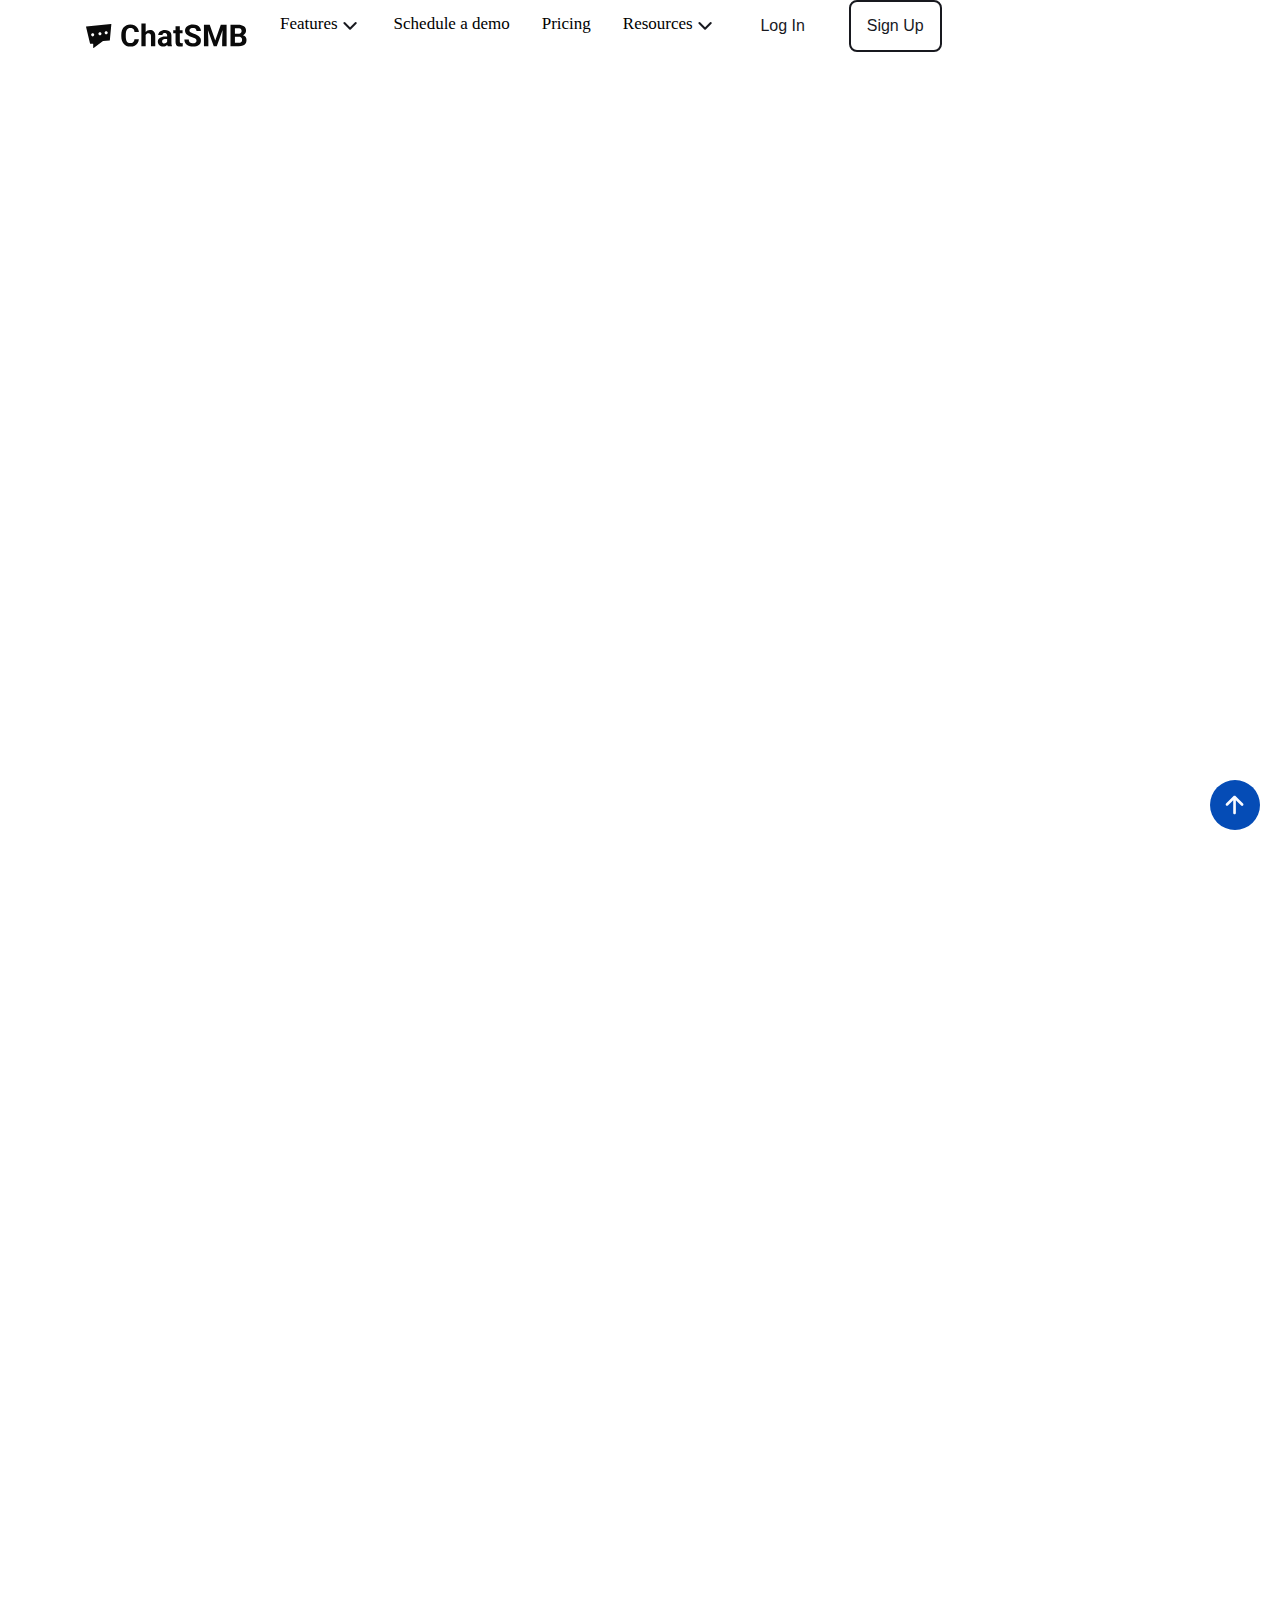
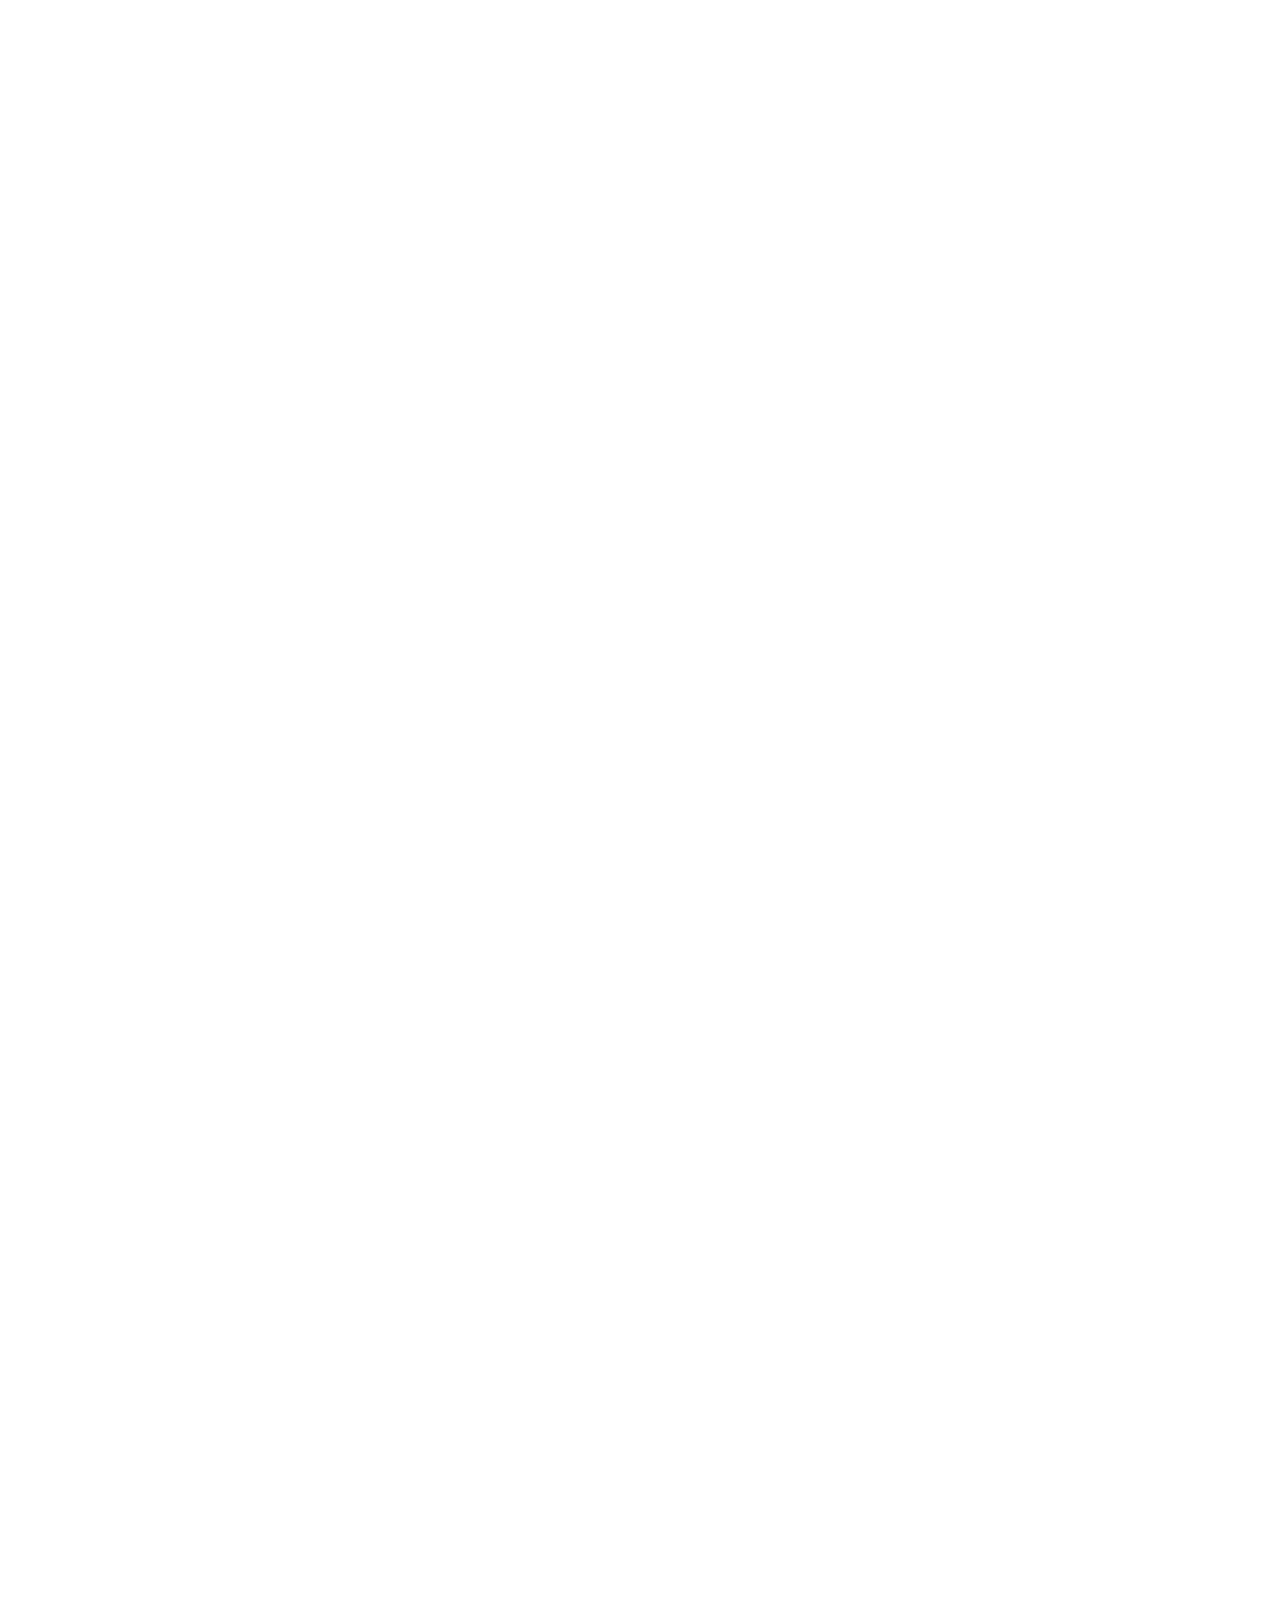
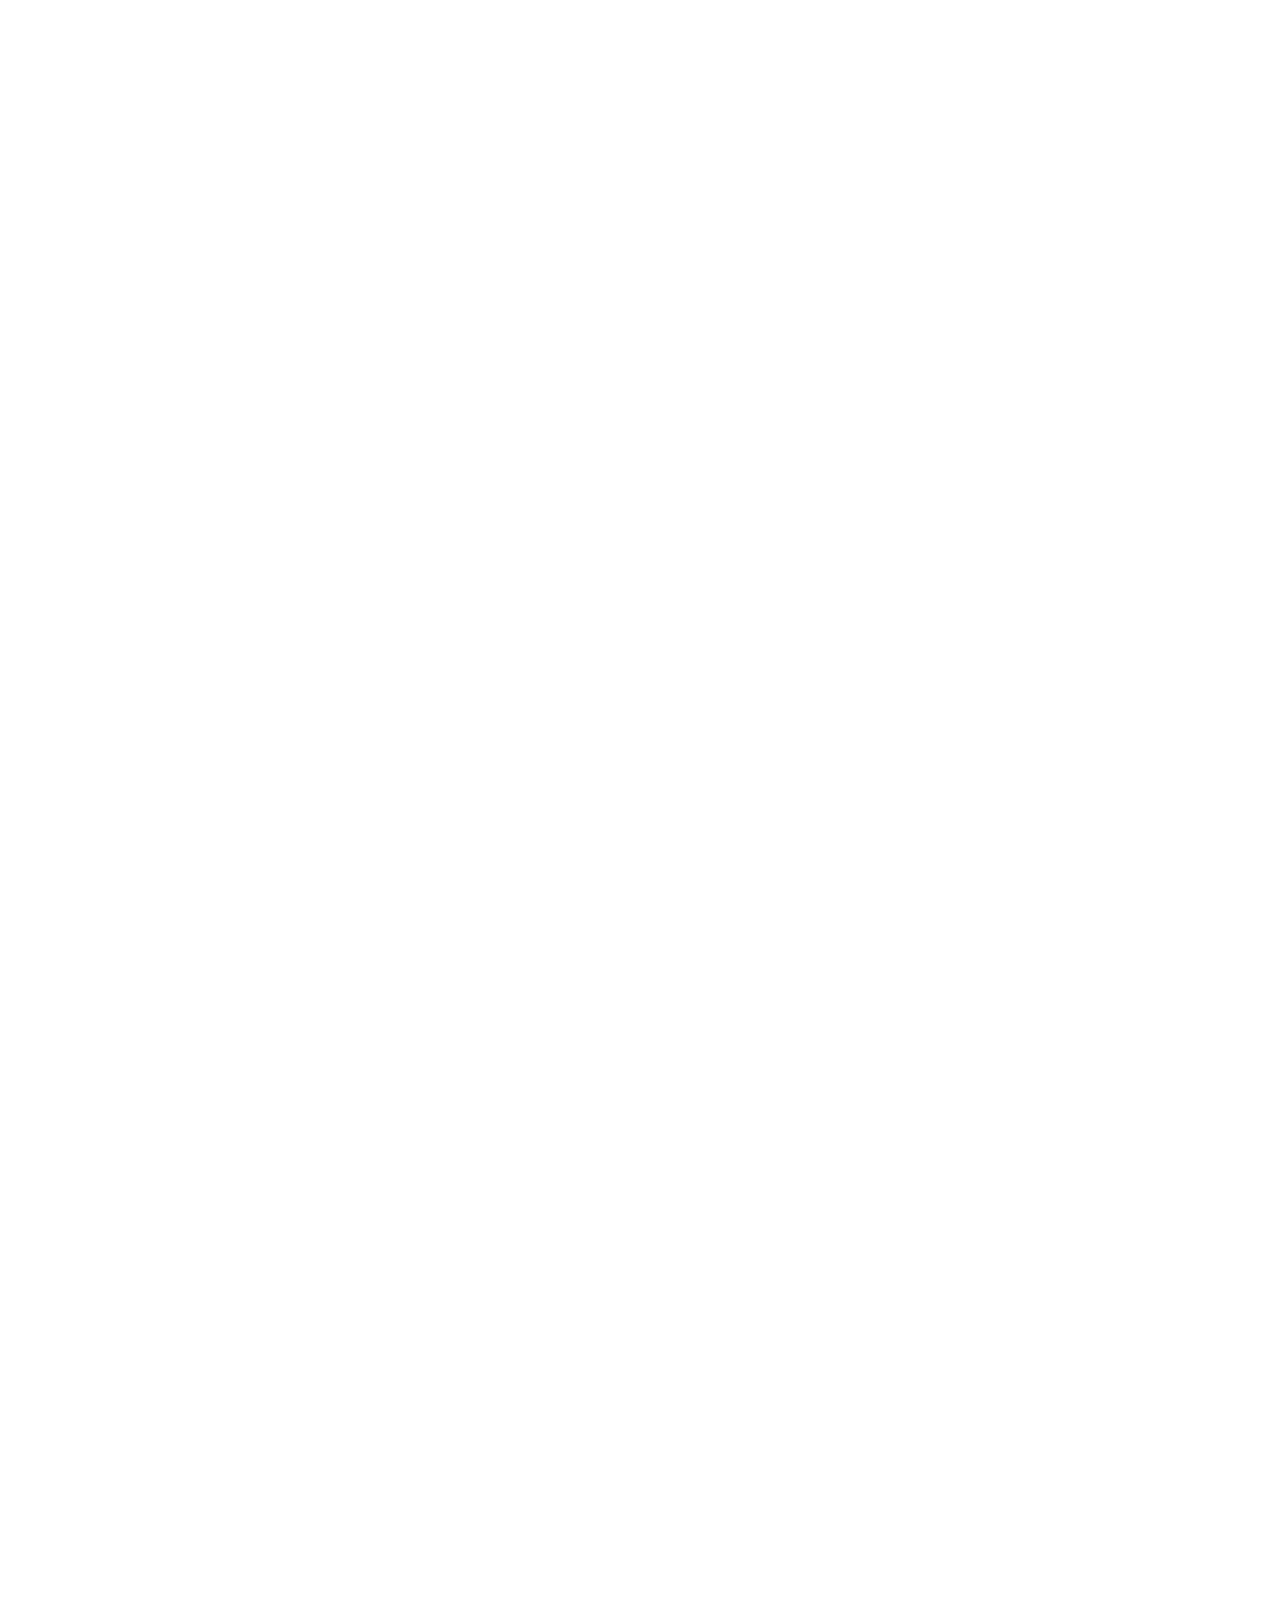
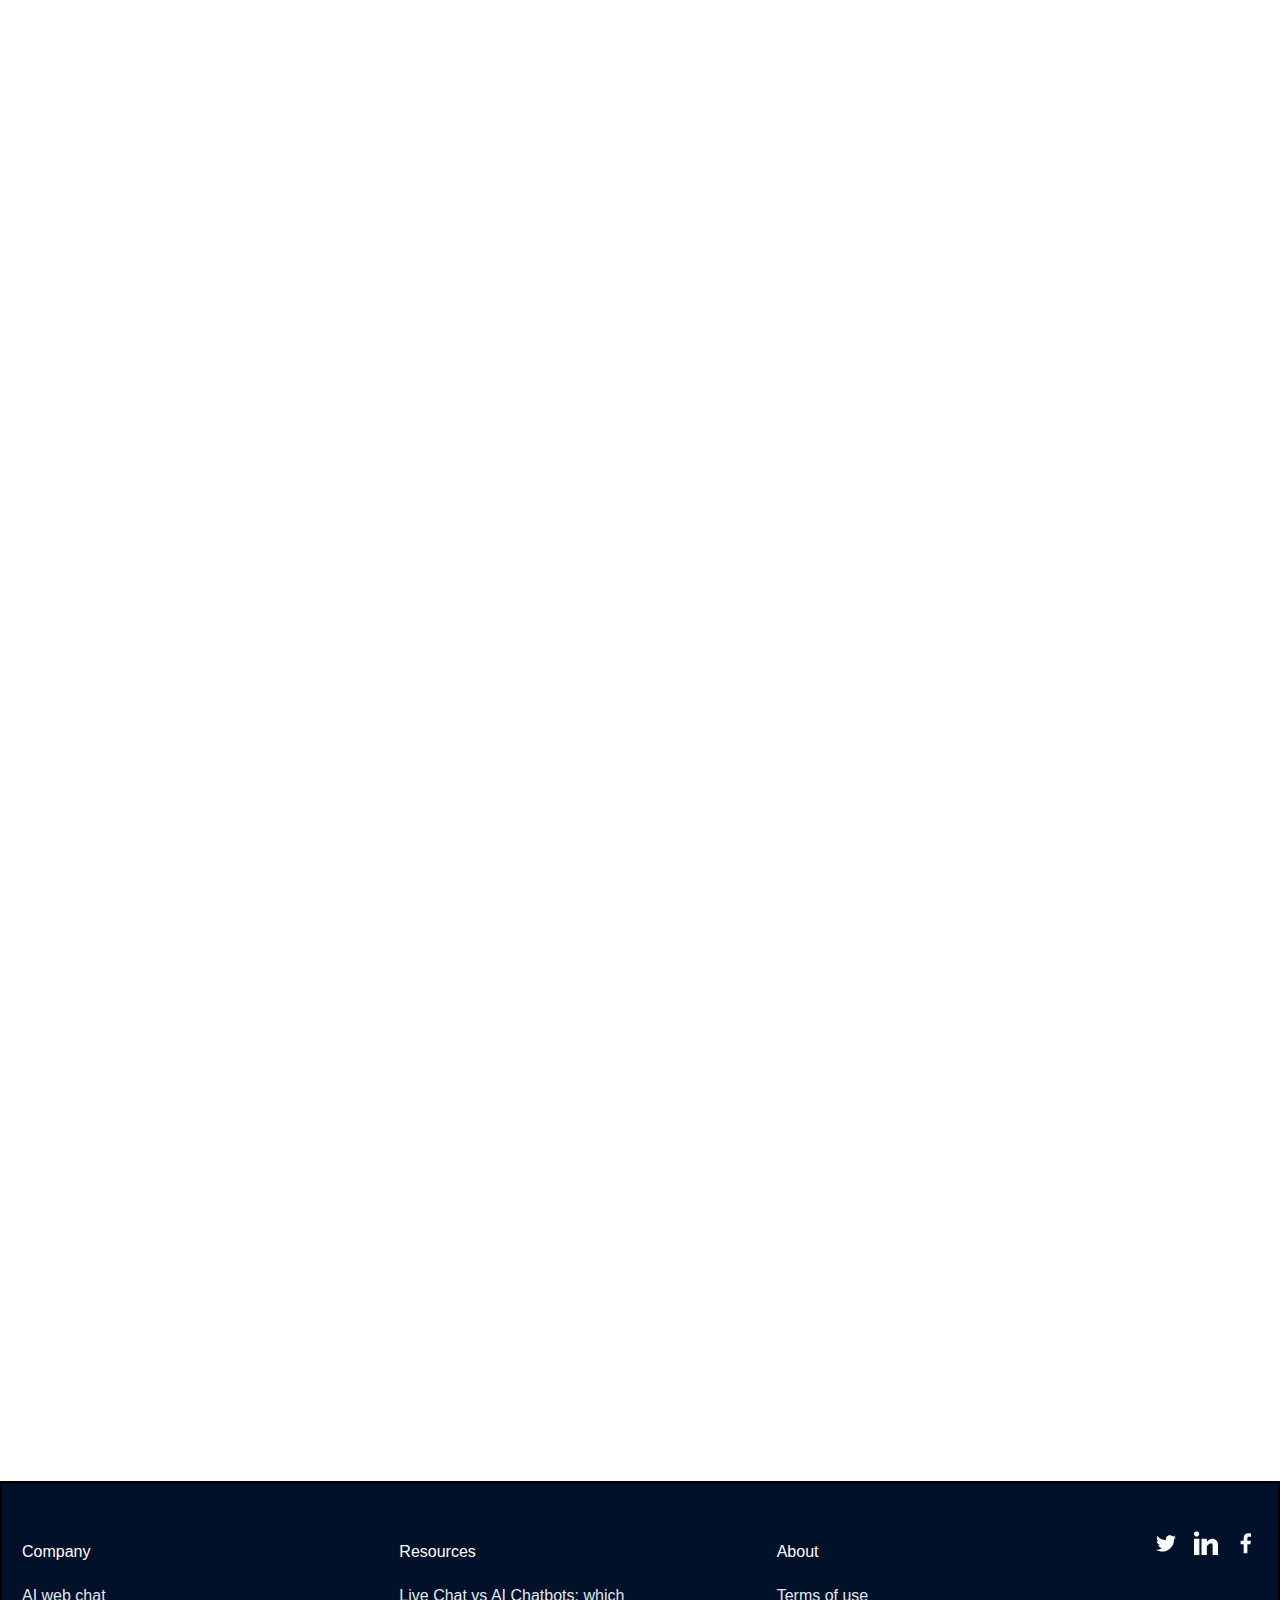
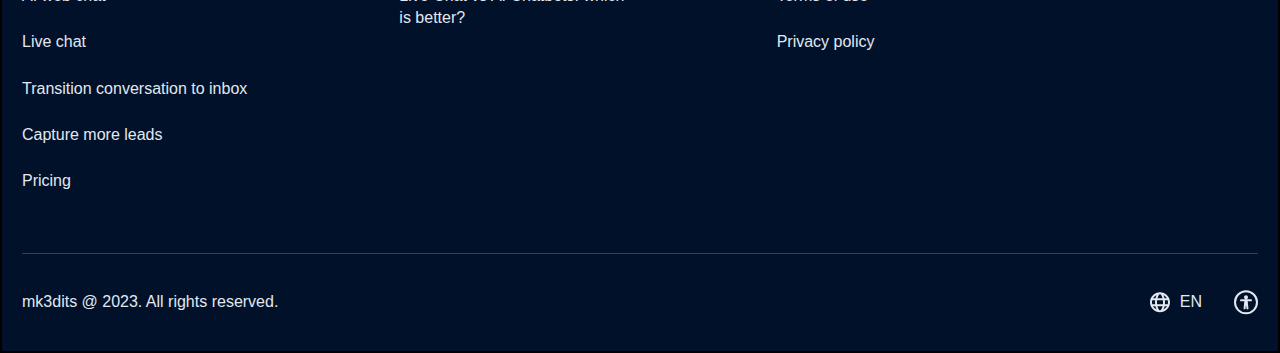
==== commit 875ea386: "transition" ====
--- a/index.html
+++ b/index.html
@@ -20,12 +20,13 @@
             <img src="./assets/drodown.svg" alt="dropdown img" />
           </button>
           <div class="dropdown-content">
-            <a href="#">Link 1</a>
-            <a href="#">Link 2</a>
-            <a href="#">Link 3</a>
-          </div>
-        </div>
-        <a href="#news">Schedule a demo</a>
+            <a href="#">Ai web chat</a>
+            <a href="#">Live chat </a>
+            <a href="#inbox"> Transition conversation to inbox </a>
+            <a href="#"> Capture more leads </a>
+          </div>
+        </div>
+        <a href="#">Schedule a demo</a>
         <a href="#pricing">Pricing</a>
         <div class="dropdown">
           <button class="dropbtn">
@@ -33,9 +34,8 @@
             <img src="./assets/drodown.svg" alt="dropdown img" />
           </button>
           <div class="dropdown-content">
-            <a href="#">Link 1</a>
-            <a href="#">Link 2</a>
-            <a href="#">Link 3</a>
+            <a href="#">LiveChat vs ChatSMS: Product Comparison</a>
+            <a href="#faq">Frequently asked questions</a>
           </div>
         </div>
         <div class="buttons-group">
@@ -51,7 +51,7 @@
         >
       </div>
 
-      <div class="hero-section">
+      <div class="hero-section reveal">
         <div class="hero-section-container">
           <div class="hero-left-col">
             <div class="hero-section-text">
@@ -140,7 +140,7 @@
           </div>
         </div>
       </div>
-      <div class="testimonials">
+      <div class="testimonials reveal">
         <div class="testimonial-container">
           <div class="testimonial-section-text">
             <div class="testimonial-headline">What everyone says</div>
@@ -198,7 +198,7 @@
           </div>
         </div>
       </div>
-      <div class="_24-7-section">
+      <div class="_24-7-section reveal">
         <div class="ai-container">
           <div class="ai-left-col">
             <div class="section-text">
@@ -334,7 +334,7 @@
           </div>
         </div>
       </div>
-      <div class="respond-section">
+      <div class="respond-section reveal">
         <img class="res-bd-1" src="./assets/res-bd-1.png" alt="respond bg" />
         <img class="res-bd-2" src="./assets/res-bd-2.png" alt="respond bg" />
         <div class="respond-container">
@@ -450,7 +450,7 @@
           alt="bg lines"
         />
       </div>
-      <div class="transition-section">
+      <div class="transition-section reveal">
         <div class="transition-container">
           <div class="trans-left-col">
             <img
@@ -483,7 +483,7 @@
           </div>
         </div>
       </div>
-      <div class="generate-section">
+      <div class="generate-section reveal">
         <div class="generate-container">
           <div class="gen-left-col">
             <div class="gen-section-text">
@@ -515,7 +515,7 @@
           </div>
         </div>
       </div>
-      <div class="faq">
+      <div class="faq reveal" id="faq">
         <img class="faq-bd-1" src="./assets/faq-bd-1.png" alt="gen img" />
         <img class="faq-bd-12" src="./assets/faq-bd-12.png" alt="gen img" />
         <div class="faq-container">
@@ -606,7 +606,7 @@
           </div>
         </div>
       </div>
-      <div id="pricing" class="pricing2">
+      <div id="pricing " class="pricing2 reveal">
         <div class="pricing-container">
           <div class="pricing-top">
             <div class="pricing-section-heading">
--- a/style.css
+++ b/style.css
@@ -20,9 +20,6 @@
 
 button {
   cursor: pointer;
-}
-body {
-  padding: 0 10px;
 }
 
 /* Figma Styles of your File */
@@ -1886,6 +1883,8 @@
   flex-shrink: 0;
   max-width: 1276px;
   position: relative;
+  margin: auto;
+  width: 100%;
 }
 .faq-section-title {
   color: var(--text-gray-900, #18191f);
@@ -3005,6 +3004,18 @@
 .scroll-to-top:hover {
   background: #054cb6;
   transform: scale(1.1);
+}
+
+.reveal {
+  position: relative;
+  transform: translateY(150px);
+  opacity: 0;
+  transition: 1s all ease;
+}
+
+.reveal.active {
+  transform: translateY(0);
+  opacity: 1;
 }
 
 @media (max-width: 600px) {
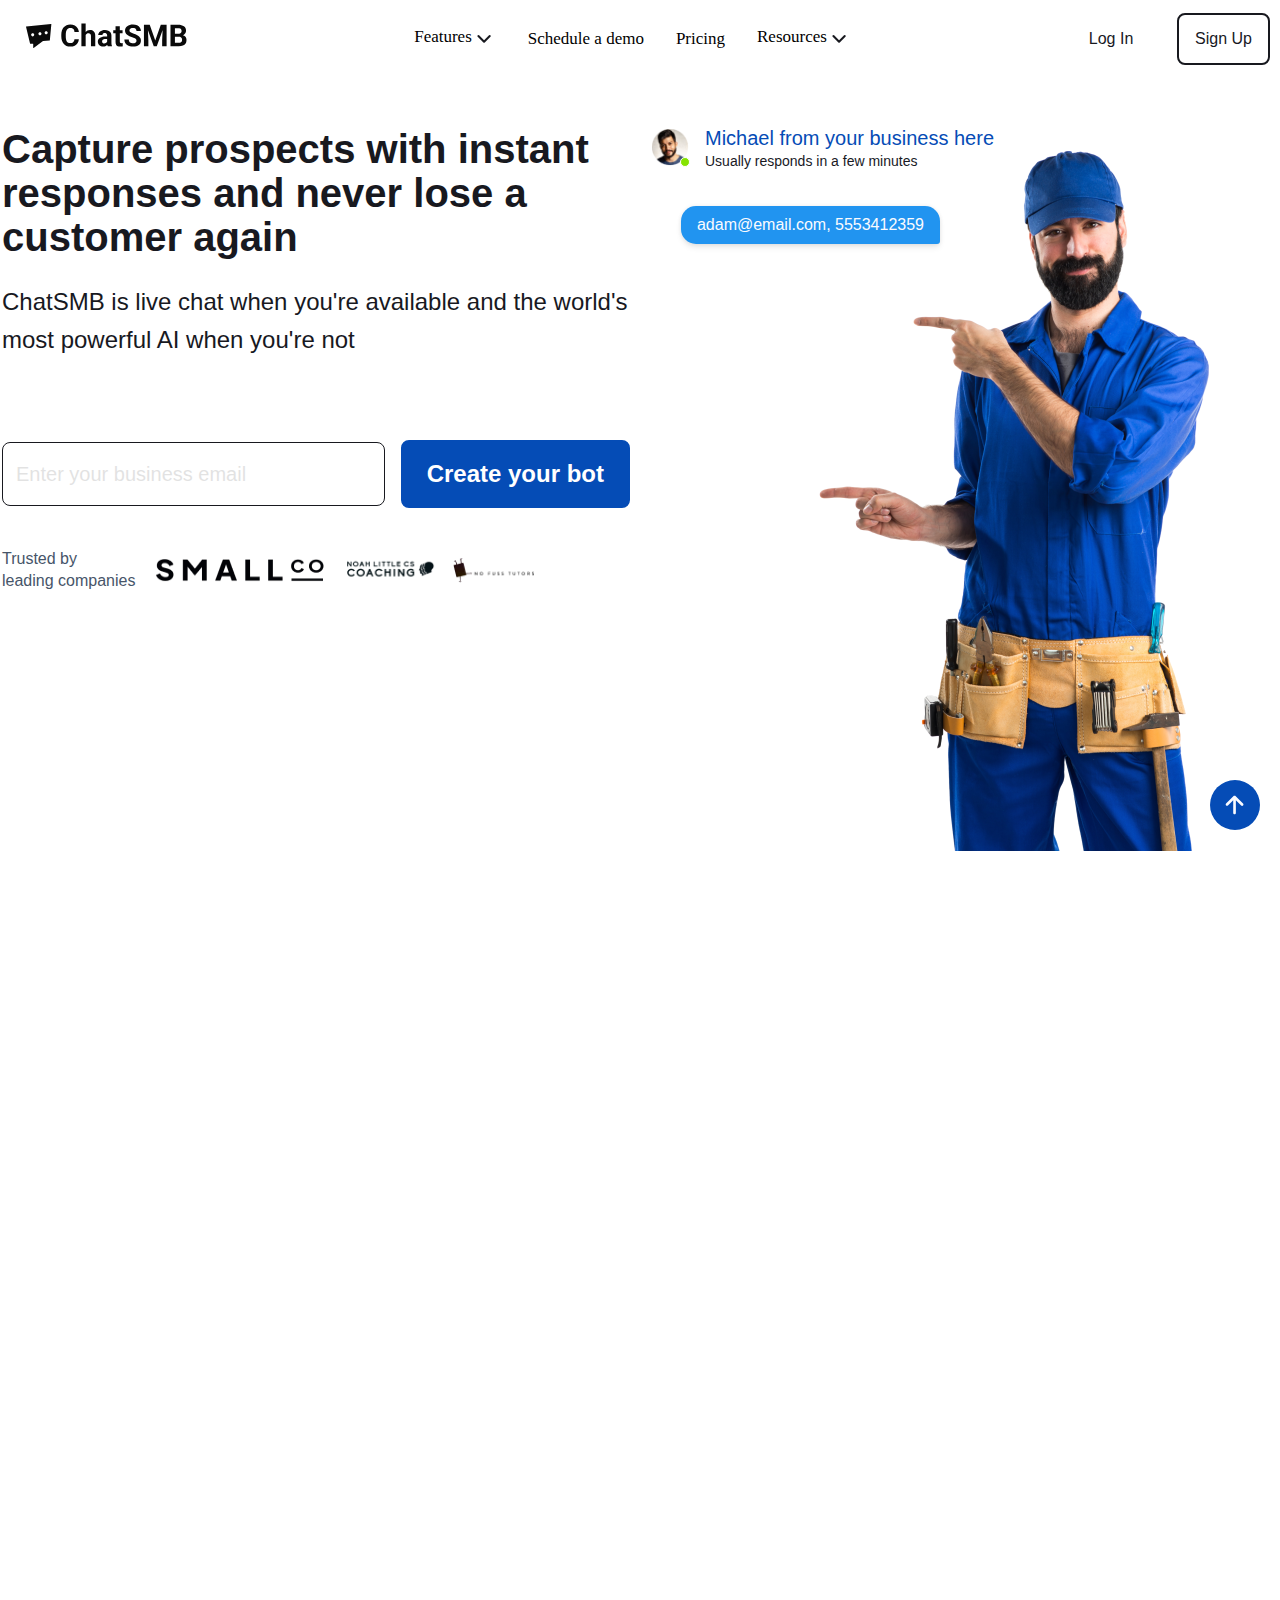
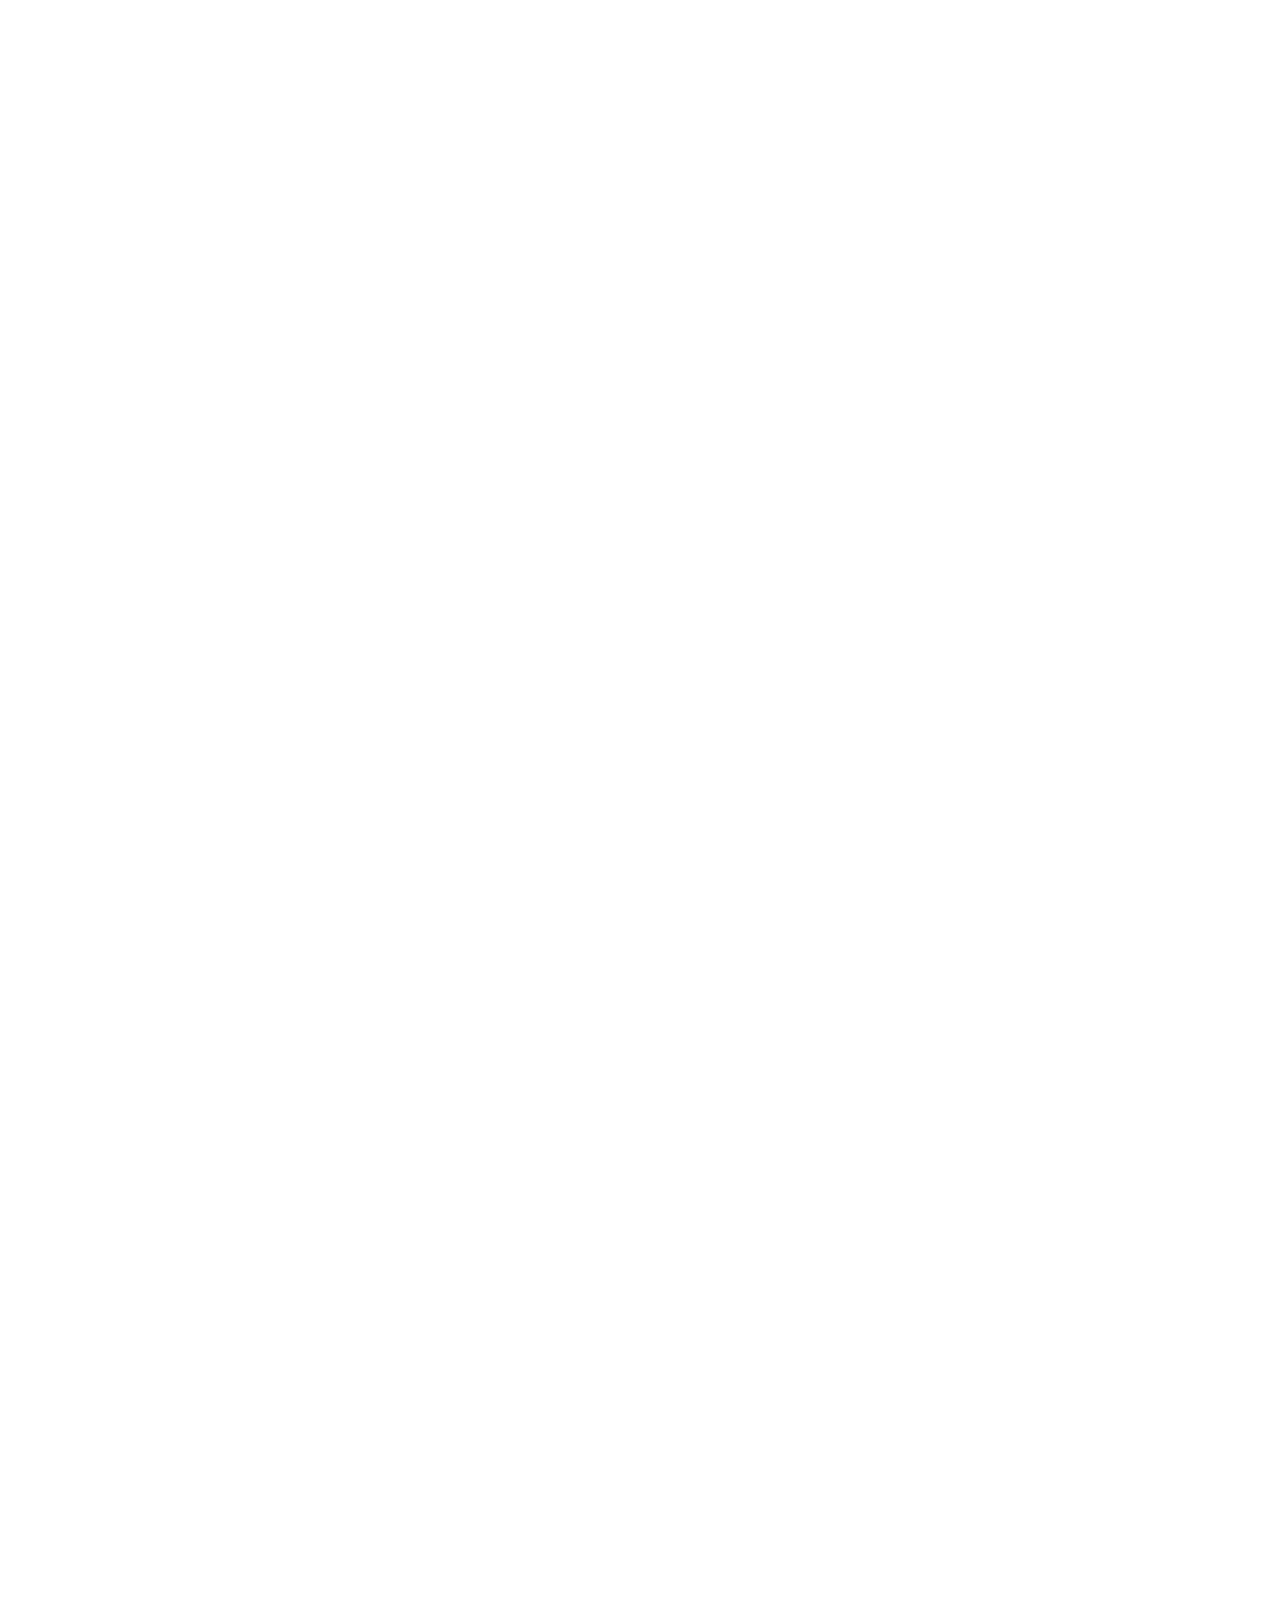
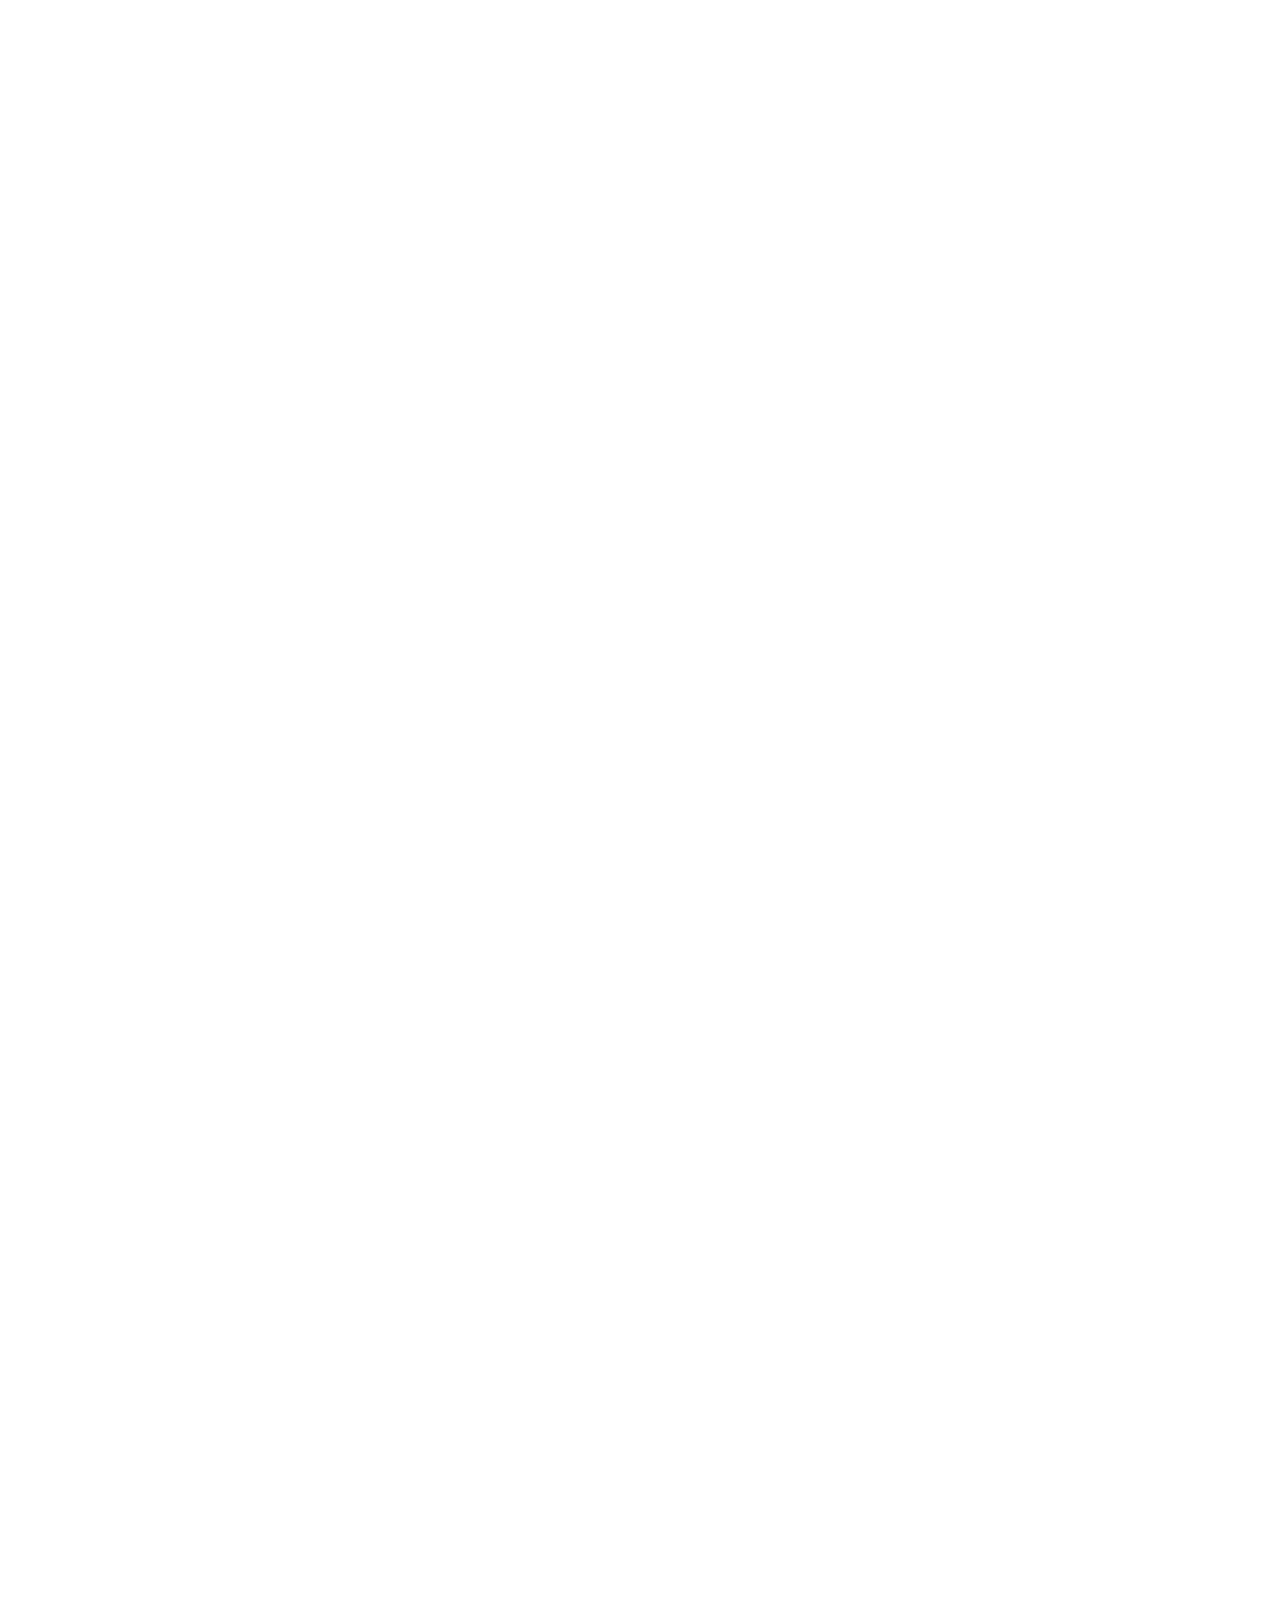
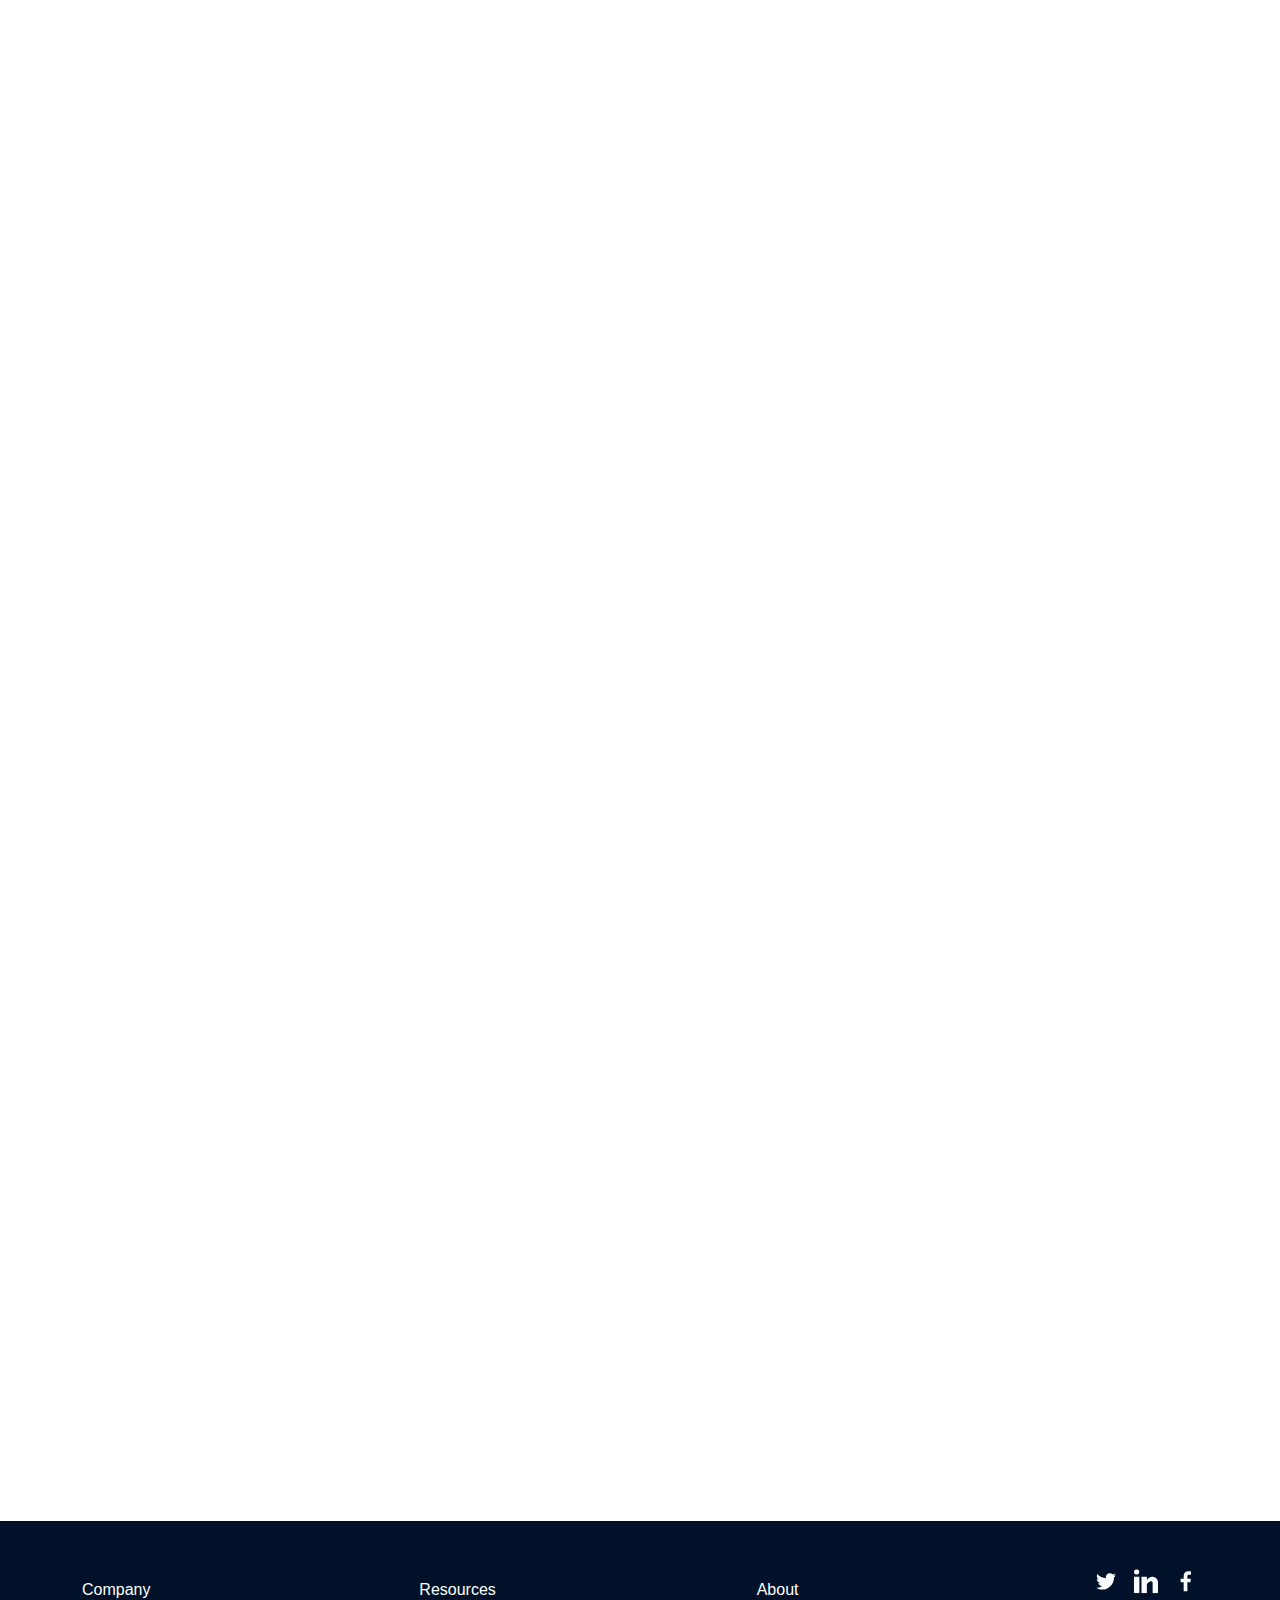
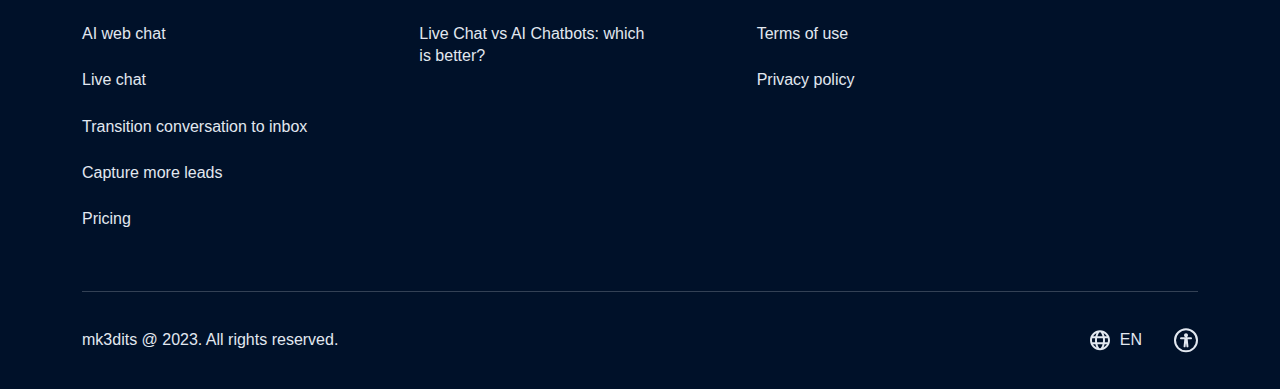
==== commit 56dd20dd: "made changes" ====
--- a/index.html
+++ b/index.html
@@ -13,29 +13,30 @@
         <a href="#home" class="active">
           <img src="./assets/logo.svg" alt="logo img" />
         </a>
-
-        <div class="dropdown">
-          <button class="dropbtn">
-            Features
-            <img src="./assets/drodown.svg" alt="dropdown img" />
-          </button>
-          <div class="dropdown-content">
-            <a href="#">Ai web chat</a>
-            <a href="#">Live chat </a>
-            <a href="#inbox"> Transition conversation to inbox </a>
-            <a href="#"> Capture more leads </a>
-          </div>
-        </div>
-        <a href="#">Schedule a demo</a>
-        <a href="#pricing">Pricing</a>
-        <div class="dropdown">
-          <button class="dropbtn">
-            Resources
-            <img src="./assets/drodown.svg" alt="dropdown img" />
-          </button>
-          <div class="dropdown-content">
-            <a href="#">LiveChat vs ChatSMS: Product Comparison</a>
-            <a href="#faq">Frequently asked questions</a>
+        <div class="menu">
+          <div class="dropdown">
+            <button class="dropbtn">
+              Features
+              <img src="./assets/drodown.svg" alt="dropdown img" />
+            </button>
+            <div class="dropdown-content">
+              <a href="#">Ai web chat</a>
+              <a href="#">Live chat </a>
+              <a href="#inbox"> Transition conversation to inbox </a>
+              <a href="#"> Capture more leads </a>
+            </div>
+          </div>
+          <a href="#">Schedule a demo</a>
+          <a href="#pricing">Pricing</a>
+          <div class="dropdown">
+            <button class="dropbtn">
+              Resources
+              <img src="./assets/drodown.svg" alt="dropdown img" />
+            </button>
+            <div class="dropdown-content">
+              <a href="#">LiveChat vs ChatSMS: Product Comparison</a>
+              <a href="#faq">Frequently asked questions</a>
+            </div>
           </div>
         </div>
         <div class="buttons-group">
@@ -51,7 +52,7 @@
         >
       </div>
 
-      <div class="hero-section reveal">
+      <div class="hero-section">
         <div class="hero-section-container">
           <div class="hero-left-col">
             <div class="hero-section-text">
--- a/style.css
+++ b/style.css
@@ -90,9 +90,20 @@
 .topnav {
   overflow: hidden;
   background-color: #fff;
-  margin-bottom: 10px;
+  margin-bottom: 50px;
   width: 100%;
-  max-width: 1140px;
+  max-width: 1400px;
+  display: flex;
+  justify-content: space-between;
+  align-items: center;
+  padding: 0 10px;
+}
+
+.topnav .menu {
+  display: flex;
+  flex-direction: row;
+  align-items: center;
+  justify-content: space-evenly;
 }
 
 .topnav a {
@@ -188,6 +199,8 @@
   .topnav.responsive {
     position: relative;
     height: 100vh;
+    flex-direction: column;
+    align-items: flex-start;
   }
   .topnav.responsive .icon {
     position: absolute;
@@ -217,6 +230,11 @@
     align-items: start;
     justify-content: end;
   }
+  .topnav.responsive .menu {
+    flex-direction: column;
+    align-items: flex-start;
+    justify-content: center;
+  }
 }
 
 .icon-ionicons-outline-menu-outline {
@@ -240,18 +258,7 @@
   position: relative;
   height: 100vh;
 }
-.menu {
-  display: flex;
-  flex-direction: column;
-  gap: 48px;
-  align-items: center;
-  justify-content: flex-start;
-  /* flex-shrink: 0; */
-  position: relative;
-  height: 100vh;
-  border: 2px solid;
-  z-index: 100;
-}
+
 .menu-item {
   padding: 12px 8px 12px 8px;
   display: flex;
@@ -1951,6 +1958,7 @@
   gap: 24px;
   border-bottom: 2px solid var(--primary-50, #2194f0);
   background: var(--white, #ffffff);
+  /* border: 2px solid red; */
 }
 
 .faq .accordion:last-child {
@@ -1965,7 +1973,6 @@
 }
 
 .active .accordion-content {
-  height: 500px;
   overflow: visible;
   transition: all 0.3s ease-in-out;
 }
@@ -2833,7 +2840,7 @@
   flex-shrink: 0;
   position: relative;
   overflow: hidden;
-  border: 2px solid;
+  width: 100%;
 }
 .frame-427319428 {
   display: flex;
@@ -2845,6 +2852,8 @@
   flex-shrink: 0;
   max-width: var(--width-12, 1276px);
   position: relative;
+  margin: auto;
+  width: 90%;
 }
 .columns {
   border-style: solid;
@@ -3043,6 +3052,17 @@
   .transition-container {
     width: 80%;
   }
+  .desktop-temp-inner-image {
+    height: fit-content;
+  }
+
+  .screen-desktop {
+    height: max-content;
+  }
+
+  .trans-email-img {
+    height: fit-content;
+  }
 }
 
 @media (max-width: 540px) {
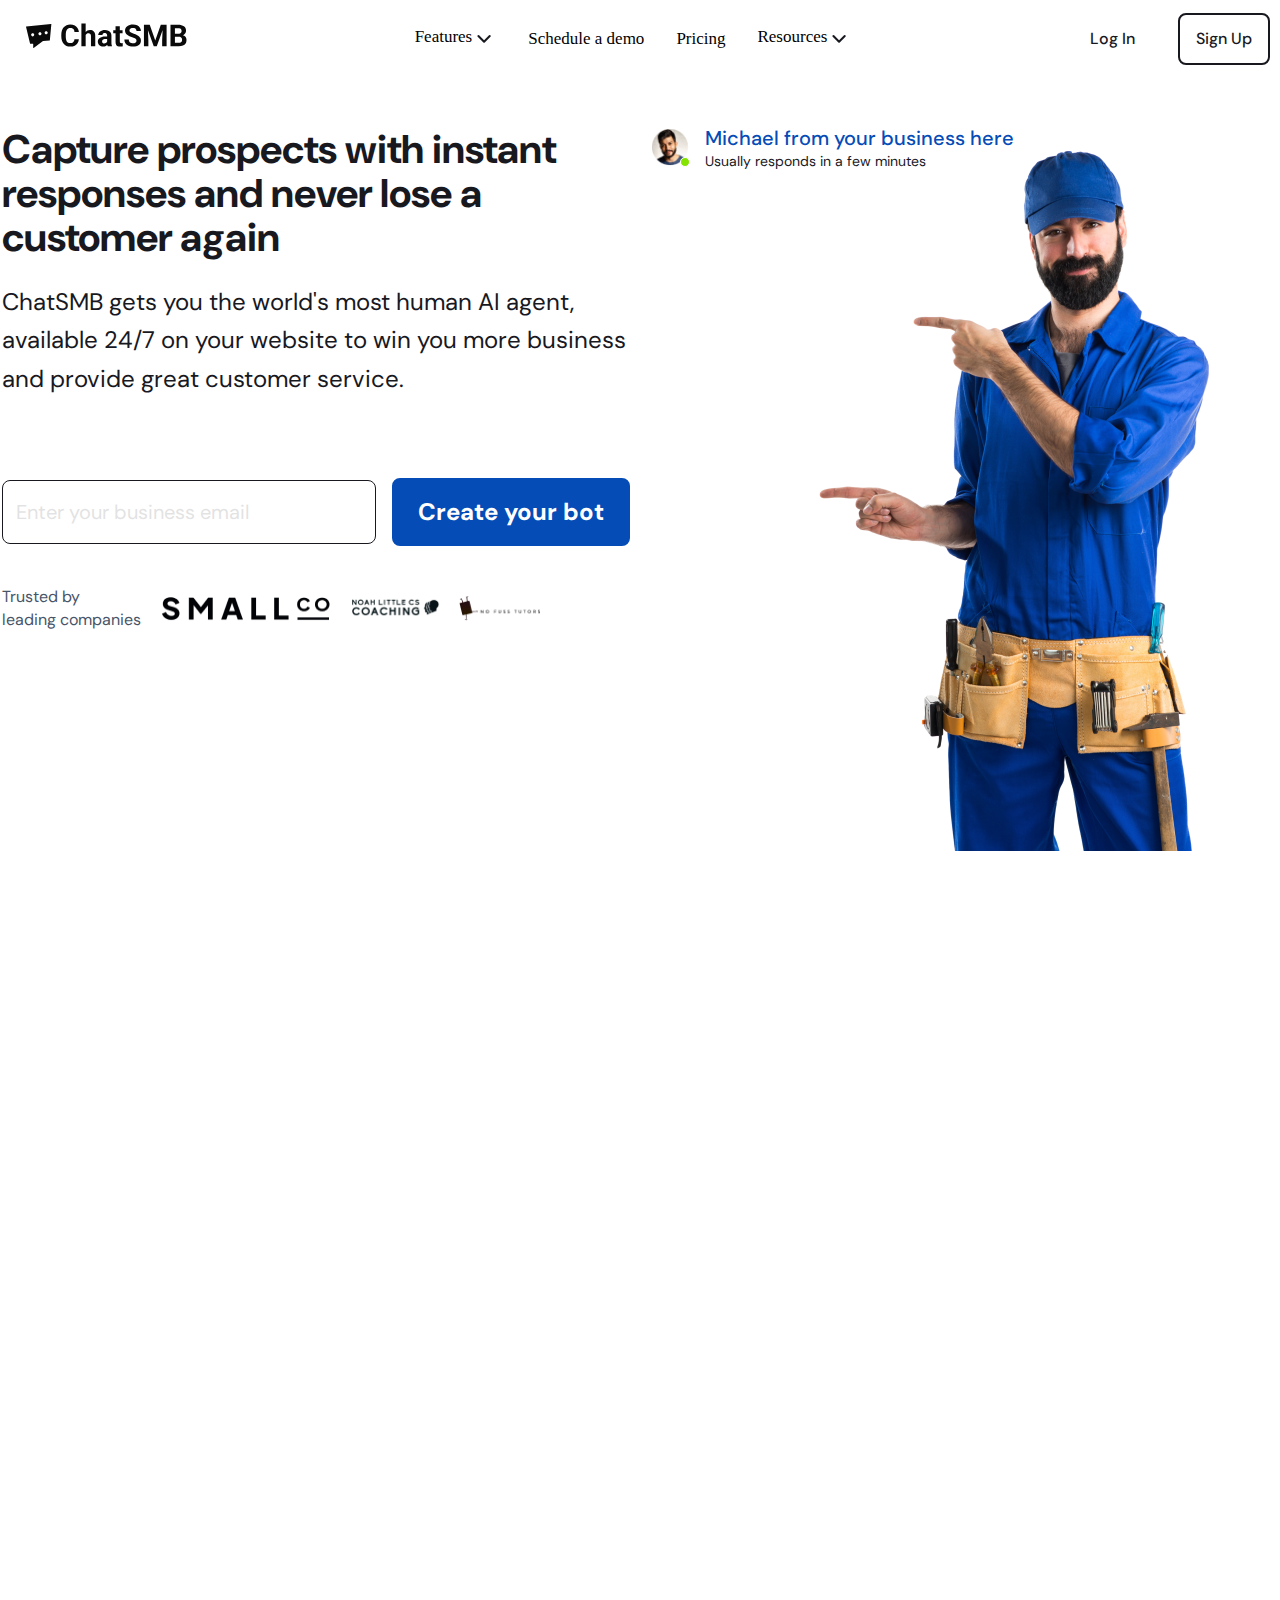
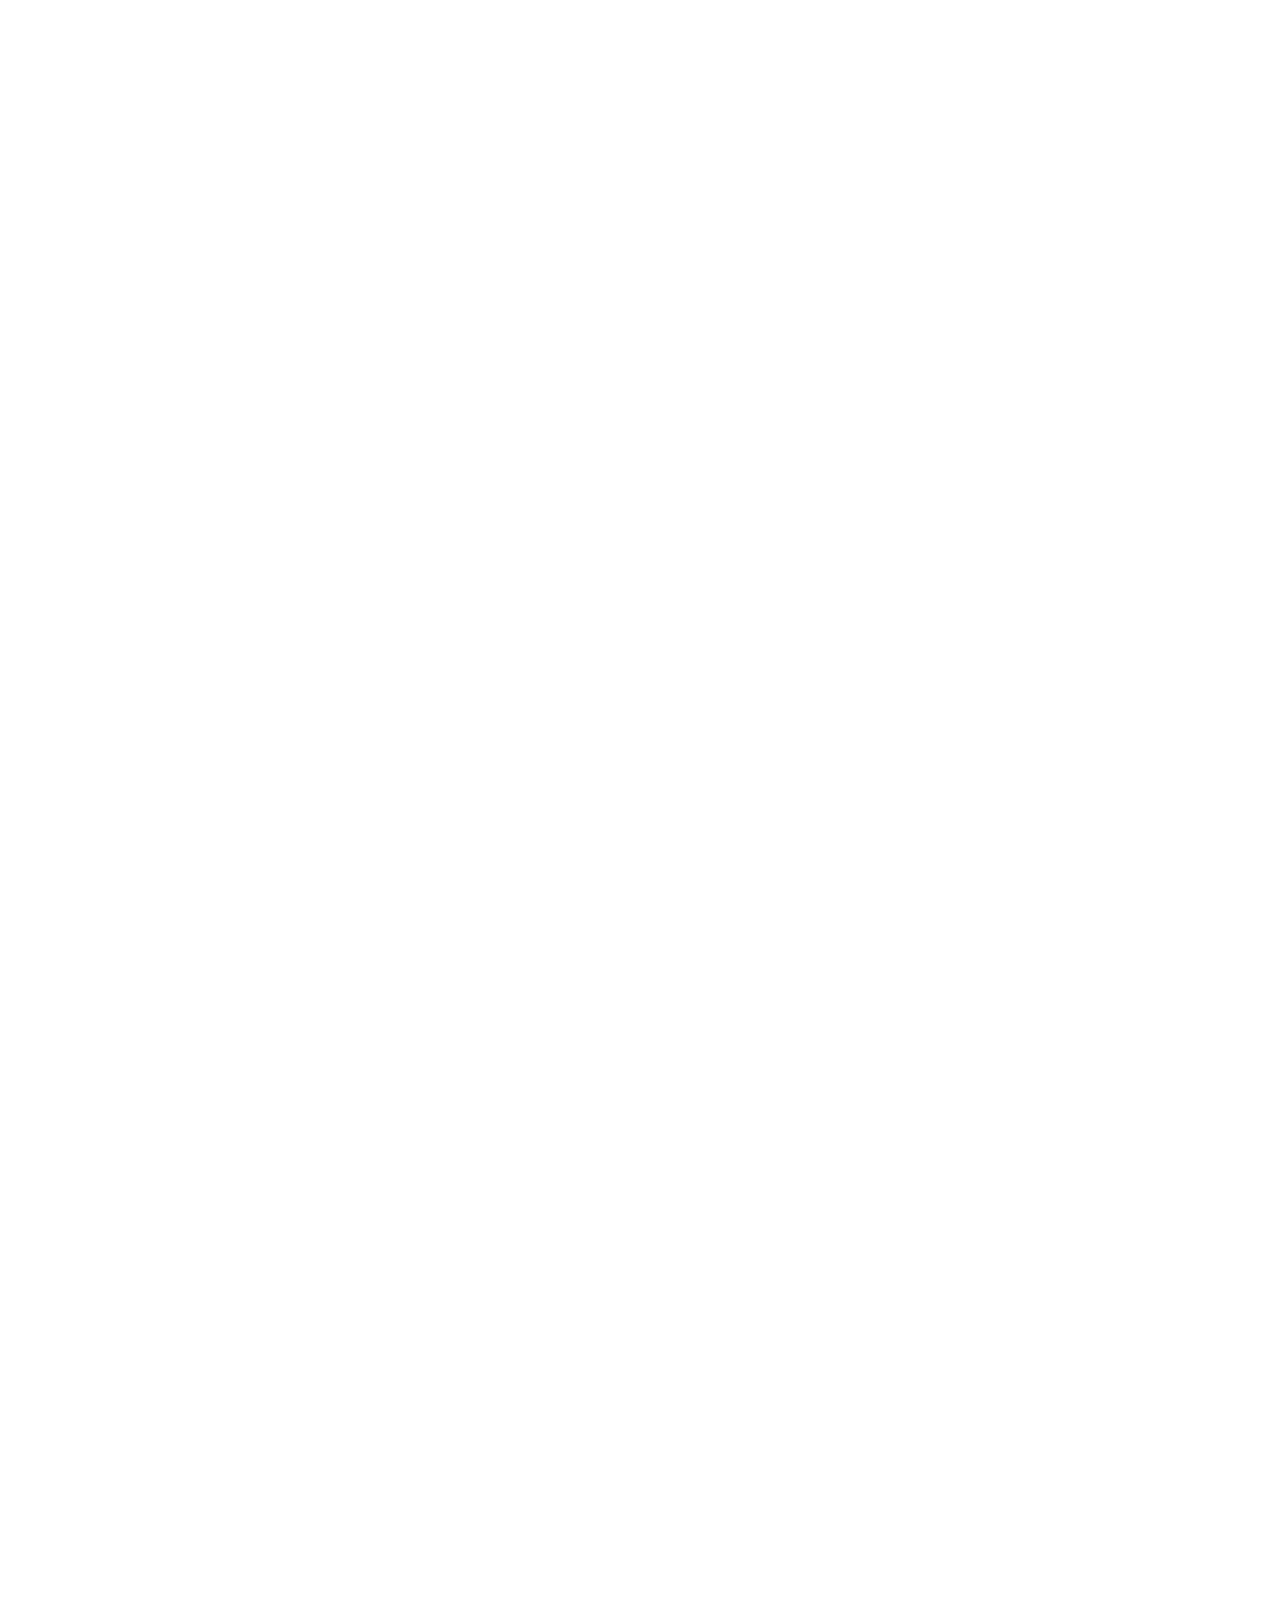
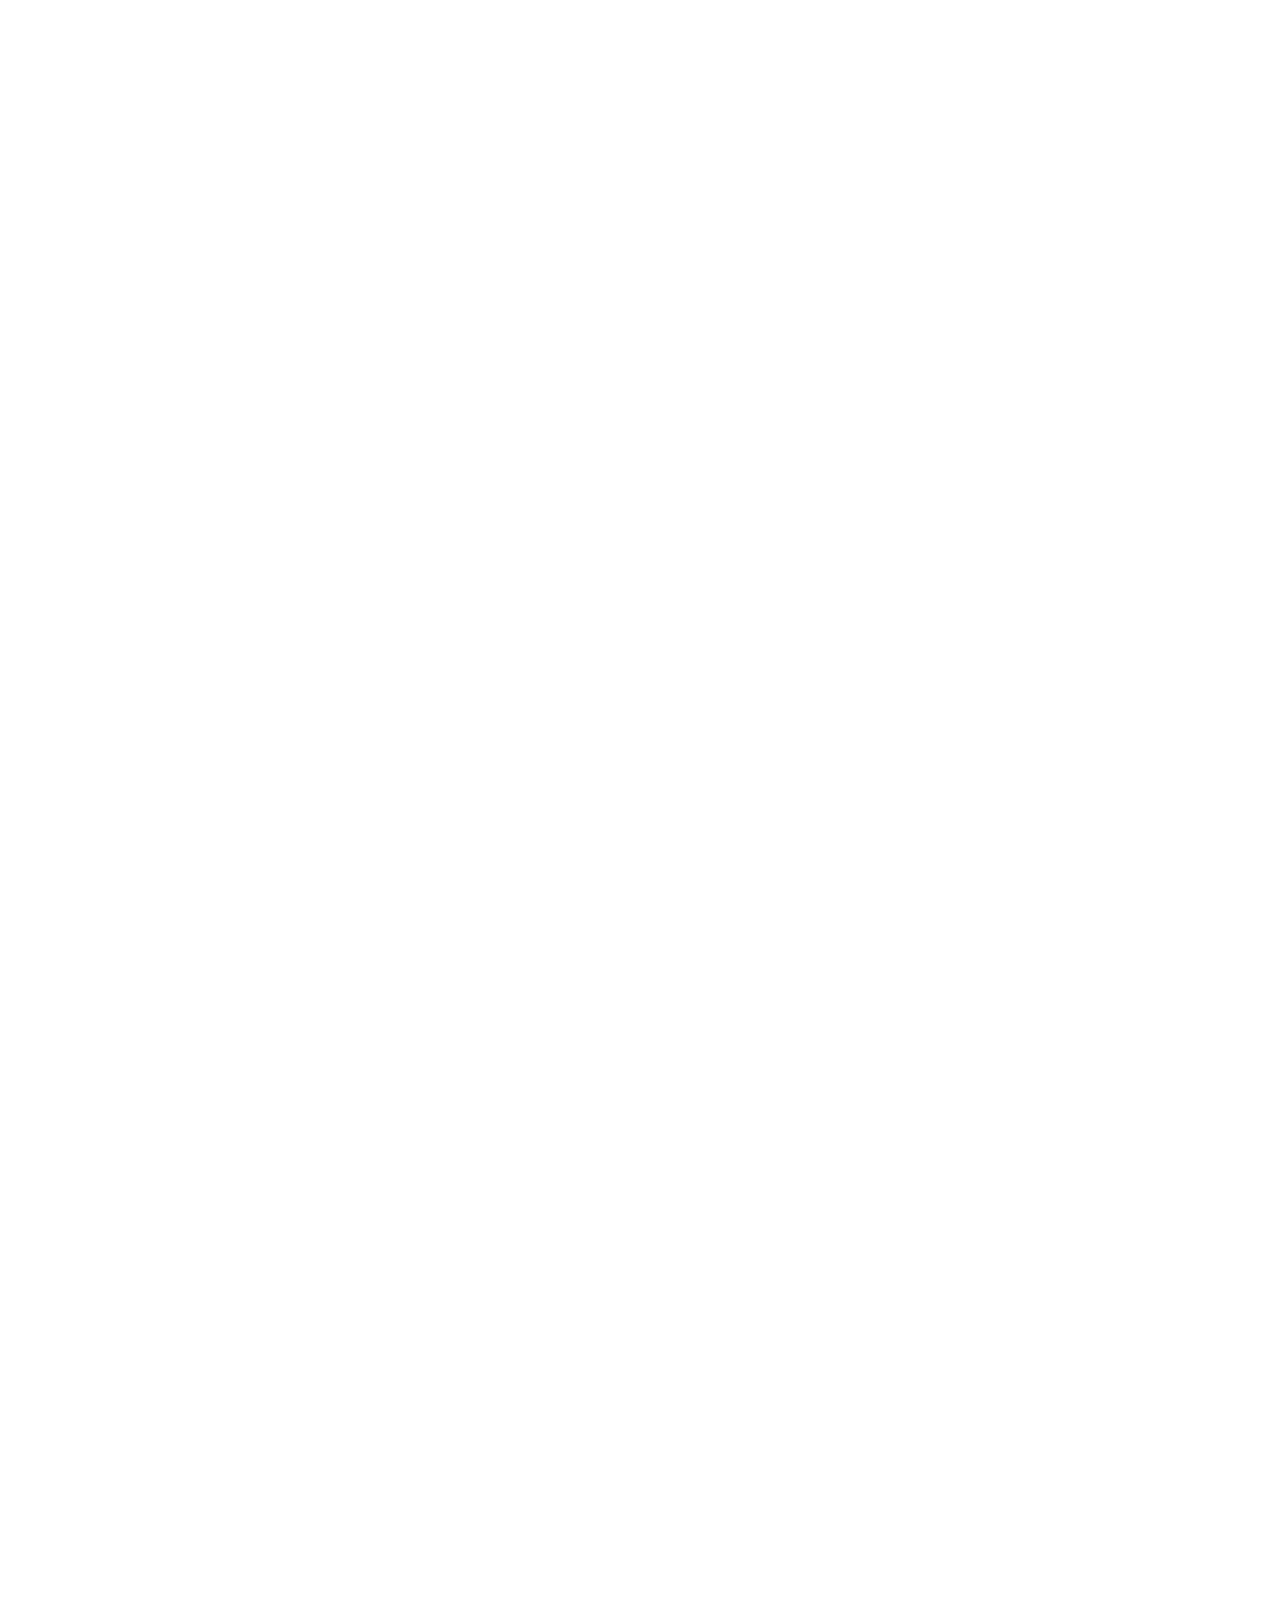
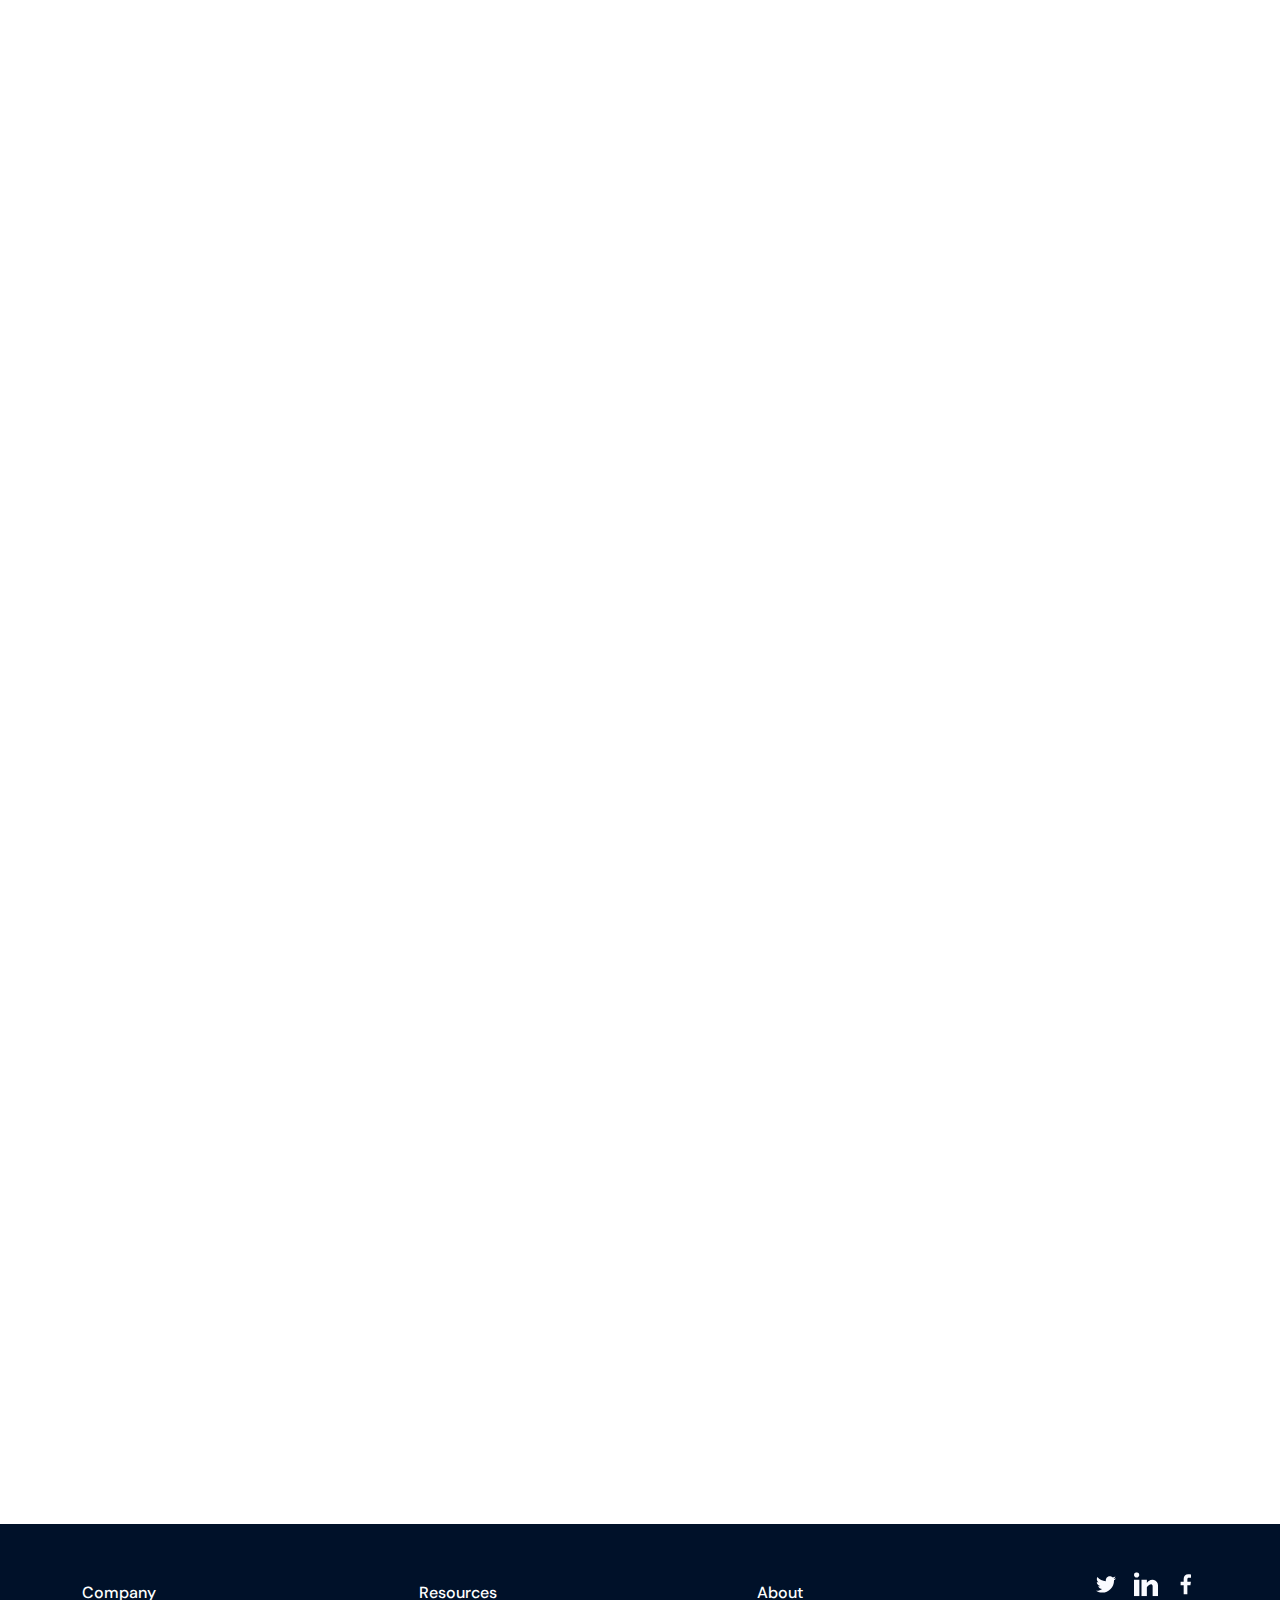
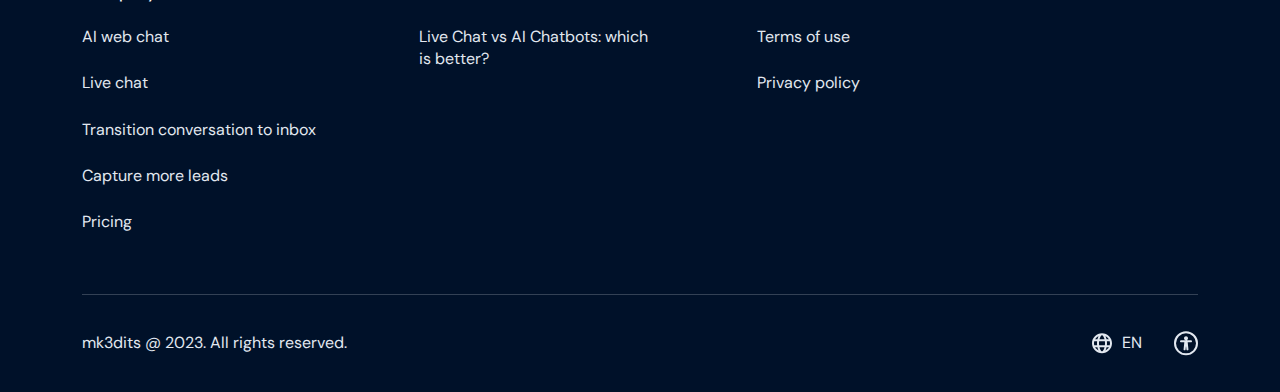
==== commit ff1a80f1: "Update index.html" ====
--- a/index.html
+++ b/index.html
@@ -1,998 +1,995 @@
 <!DOCTYPE html>
 <html lang="en">
-  <head>
-    <meta charset="UTF-8" />
-    <meta http-equiv="X-UA-Compatible" content="IE=edge" />
-    <meta name="viewport" content="width=device-width, initial-scale=1.0" />
-    <link rel="stylesheet" href="style.css" />
-    <title>Document</title>
-  </head>
-  <body>
-    <div class="website-landing-page-chat-smb-final-outlook">
-      <div class="topnav" id="myTopnav">
-        <a href="#home" class="active">
-          <img src="./assets/logo.svg" alt="logo img" />
-        </a>
-        <div class="menu">
-          <div class="dropdown">
-            <button class="dropbtn">
-              Features
-              <img src="./assets/drodown.svg" alt="dropdown img" />
-            </button>
-            <div class="dropdown-content">
-              <a href="#">Ai web chat</a>
-              <a href="#">Live chat </a>
-              <a href="#inbox"> Transition conversation to inbox </a>
-              <a href="#"> Capture more leads </a>
-            </div>
-          </div>
-          <a href="#">Schedule a demo</a>
-          <a href="#pricing">Pricing</a>
-          <div class="dropdown">
-            <button class="dropbtn">
-              Resources
-              <img src="./assets/drodown.svg" alt="dropdown img" />
-            </button>
-            <div class="dropdown-content">
-              <a href="#">LiveChat vs ChatSMS: Product Comparison</a>
-              <a href="#faq">Frequently asked questions</a>
-            </div>
-          </div>
-        </div>
-        <div class="buttons-group">
-          <button class="log-in">Log In</button>
-          <button class="sign-up">Sign Up</button>
-        </div>
-        <a
-          href="javascript:void(0);"
-          style="font-size: 15px"
-          class="icon"
-          onclick="myFunction()"
-          >&#9776;</a
-        >
-      </div>
-
-      <div class="hero-section">
-        <div class="hero-section-container">
-          <div class="hero-left-col">
-            <div class="hero-section-text">
-              <div class="hero-top">
-                <div class="main-headline">
-                  Capture prospects with instant responses and never lose a
-                  customer again
-                </div>
-              </div>
-              <div class="hero-paragraph">
-                ChatSMB is live chat when you&#039;re available and the
-                world&#039;s most powerful AI when you&#039;re not
-              </div>
-            </div>
-            <div class="hero-input">
-              <div class="hero-input-form">
-                <div class="frame-2329">
-                  <input
-                    class="input"
-                    placeholder="Enter your business email"
-                  />
-                </div>
-                <button class="create-btn-text">Create your bot</button>
-              </div>
-              <div class="trustees">
-                <div class="trusted-by-leading-companies">
-                  Trusted by<br />leading companies
-                </div>
-                <div class="frame-2306">
-                  <img
-                    class="image-2"
-                    src="./assets/image-2.png"
-                    alt="companies"
-                  />
-                  <img
-                    class="image-3"
-                    src="./assets/image-3.png"
-                    alt="companies"
-                  />
-                  <img
-                    class="image-1"
-                    src="./assets/image-1.png"
-                    alt="companies"
-                  />
-                </div>
-              </div>
-            </div>
-          </div>
-          <div class="hero-right-col">
-            <div class="hero-img">
-              <img
-                class="hero-image"
-                src="./assets/hero-image.png"
-                alt="standing man"
-              />
-            </div>
-            <div class="message-loader">
-              <div class="message-head">
-                <div class="message-head-container">
-                  <div class="user-prof">
-                    <img
-                      class="user-thumb"
-                      src="./assets/user-thumb.png"
-                      alt="user thumb"
-                    />
-                    <div class="online-green"></div>
-                  </div>
-                  <div class="det-cont">
-                    <div class="name-usr">Michael from your business here</div>
-                    <div class="paragraph">
-                      Usually responds in a few minutes
-                    </div>
-                  </div>
-                </div>
-              </div>
-              <div class="chat">
-                <div class="row">
-                  <div class="chat-bubble">
-                    <div class="vitae-viverra-ut-non">
-                      adam@email.com, 5553412359
-                    </div>
-                  </div>
-                </div>
-              </div>
-            </div>
-          </div>
-        </div>
-      </div>
-      <div class="testimonials reveal">
-        <div class="testimonial-container">
-          <div class="testimonial-section-text">
-            <div class="testimonial-headline">What everyone says</div>
-          </div>
-          <div class="cards-container">
-            <div class="testimonial-content-box-1">
-              <img class="quote" src="./assets/quote.svg" alt="quote img" />
-
-              <div class="testimonial-content">
-                <div class="testimonial-1-paragraph">
-                  We used to worry about losing customers because we
-                  weren&#039;t responding fast enough. Now that we have ChatSMB,
-                  I can relax knowing that prospects will be responded to
-                  instantly and delivered to my inbox.
-                </div>
-                <div class="user-card">
-                  <div class="user-details">
-                    <img
-                      class="testimonial-1"
-                      src="./assets/testimonial-1.png"
-                    />
-                    <div class="details">
-                      <div class="name">Matt De Sanctis</div>
-                      <div class="occupation">Owner of No Fuss Tutors</div>
-                    </div>
-                  </div>
-                </div>
-              </div>
-            </div>
-            <div class="testimonial-content-box-2">
-              <div class="testimonial-content2">
-                <div class="testimonial-content-2">
-                  <div class="testimonial-2-paragraph">
-                    We used to worry about losing customers because we weren't
-                    responding fast enough. Now that we have ChatSMB, I can
-                    relax knowing that prospects will be responded to instantly
-                    and delivered to my inbox.
-                  </div>
-                  <div class="user-card-2">
-                    <div class="user-details-2">
-                      <img
-                        class="testimonial-2"
-                        src="./assets/testimonial-2.png"
-                      />
-                      <div class="details">
-                        <div class="name-2">Lucas paqueta</div>
-                        <div class="occupation-2">Co-Owner of shaaveu</div>
-                      </div>
-                    </div>
-                  </div>
-                </div>
-              </div>
-              <img class="quote" src="./assets/quote.svg" alt="quote img" />
-            </div>
-          </div>
-        </div>
-      </div>
-      <div class="_24-7-section reveal">
-        <div class="ai-container">
-          <div class="ai-left-col">
-            <div class="section-text">
-              <div class="top">
-                <div class="secondary-headline">
-                  AI that has your back, 24/7
-                </div>
-              </div>
-            </div>
-            <div class="list">
-              <div class="list-item-with">
-                <div class="text">
-                  Whether you&#039;re on the job or taking a break, our AI
-                  speaks conversationally and makes sure hot prospects are
-                  responded to within a few seconds. The AI is trained to gently
-                  nurture prospects and eventually get their contact
-                  information.
-                </div>
-              </div>
-            </div>
-            <div class="ai-button">
-              <div class="text-container3">
-                <button class="add-to-btn-txt">
-                  Add to your site - it’s free
-                  <img src="./assets/arrow.svg" alt="arrow img" />
-                </button>
-              </div>
-            </div>
-          </div>
-          <div class="ai-right-col">
-            <img class="ai-bg-1" src="./assets/ai-bg-1.png" alt="ai bg" />
-            <div class="c-hat-content">
-              <div class="chat-box-header">
-                <div class="details-chat">
-                  <div class="usr-name-txt">
-                    Michael from your business here
-                  </div>
-                  <div class="paragraph2">
-                    Usually responds in a few minutes
-                  </div>
-                </div>
-                <div class="user">
-                  <img
-                    class="user-thumb2"
-                    src="./assets/user-thumb2.png"
-                    alt="user thumb"
-                  />
-                  <div class="ellipse-29"></div>
-                </div>
-              </div>
-              <div class="chat-content-box">
-                <div class="chat2">
-                  <div class="chat-bubble2">
-                    <div class="chat-fst-text">
-                      <p class="chat-fst-text-span">
-                        Hey! How can I help you today? A few ideas:<br />
-                      </p>
-                      <ul>
-                        <li class="chat-fst-text-span2">
-                          We can talk about any help you need and figure out a
-                          solution together
-                        </li>
-                        <li>Getting an estimate/quote</li>
-                        <li>
-                          Coordinating so you can speak with the business owner
-                          directly
-                        </li>
-                        <br />
-                      </ul>
-                    </div>
-                  </div>
-                  <div class="row">
-                    <div class="chat-bubble3">
-                      <div class="receiver-txt">
-                        I need to heat my garage now that its winter
-                      </div>
-                    </div>
-                  </div>
-                  <div class="chat-bubble4">
-                    <div class="und-txt">
-                      Understood. Can you tell more more about the garage
-                      you&#039;re looking to get help with? How big is it? Do
-                      you have any insulation installed? Are you looking for a
-                      permanent heating solution or temporary?
-                    </div>
-                  </div>
-                  <div class="row">
-                    <div class="chat-bubble5">
-                      <div class="txt-q">
-                        850 SQ ft, full-time, yes there&#039;s insulation I
-                        think
-                      </div>
-                    </div>
-                  </div>
-                  <div class="chat-bubble6">
-                    <div class="txt-got">
-                      Got it. Thank you for the details, based on the size of
-                      your garage, you will need a large heating unit to keep it
-                      warm during the winter. We have a variety of heating
-                      systems that can work for your needs. Would you like me to
-                      provide you with a quote for a few different options?<br />
-                    </div>
-                  </div>
-                </div>
-                <div class="cta-form-container">
-                  <div class="cta-form">
-                    <div class="input-form">
-                      <input
-                        class="mssg-text"
-                        placeholder="Type your message"
-                        aria-label="message"
-                      />
-                    </div>
-                    <div class="form-but">
-                      <svg
-                        class="icon-jam-icons-outline-logos-arrow-right2"
-                        width="32"
-                        height="32"
-                        viewBox="0 0 32 32"
-                        fill="none"
-                        xmlns="http://www.w3.org/2000/svg"
-                      >
-                        <path
-                          d="M14.2079 11.2193L8.94126 16.486C8.68979 16.7289 8.35298 16.8633 8.00339 16.8602C7.65379 16.8572 7.31938 16.717 7.07216 16.4697C6.82495 16.2225 6.68473 15.8881 6.68169 15.5385C6.67865 15.1889 6.81305 14.8521 7.05592 14.6007L14.5986 7.05798C14.7221 6.93374 14.869 6.83514 15.0308 6.76786C15.1926 6.70057 15.366 6.66594 15.5413 6.66594C15.7165 6.66594 15.89 6.70057 16.0517 6.76786C16.2135 6.83514 16.3604 6.93374 16.4839 7.05798L24.0266 14.6007C24.1539 14.7236 24.2555 14.8708 24.3254 15.0334C24.3953 15.1961 24.4321 15.3711 24.4336 15.5481C24.4351 15.7252 24.4014 15.9007 24.3344 16.0646C24.2673 16.2285 24.1683 16.3773 24.0431 16.5025C23.9179 16.6277 23.7691 16.7267 23.6052 16.7937C23.4413 16.8608 23.2658 16.8945 23.0887 16.893C22.9117 16.8914 22.7367 16.8547 22.5741 16.7848C22.4114 16.7149 22.2643 16.6133 22.1413 16.486L16.8746 11.2193V24.0007C16.8746 24.3543 16.7341 24.6934 16.4841 24.9435C16.234 25.1935 15.8949 25.334 15.5413 25.334C15.1876 25.334 14.8485 25.1935 14.5984 24.9435C14.3484 24.6934 14.2079 24.3543 14.2079 24.0007V11.2193V11.2193Z"
-                          fill="#FAFBFF"
-                        />
-                      </svg>
-                    </div>
-                  </div>
-                </div>
-              </div>
-            </div>
-          </div>
-        </div>
-      </div>
-      <div class="respond-section reveal">
-        <img class="res-bd-1" src="./assets/res-bd-1.png" alt="respond bg" />
-        <img class="res-bd-2" src="./assets/res-bd-2.png" alt="respond bg" />
-        <div class="respond-container">
-          <div class="respond-top-rol">
-            <div class="top-rol-section-text">
-              <div class="top">
-                <div class="secondary-headline">
-                  Respond to visitors in real-time
-                </div>
-              </div>
-            </div>
-            <div class="top-rol-paragraph">
-              <div class="rol-p-details">
-                <div class="rol-p-text">
-                  Easily turn on live chat when you&#039;re available. Handle
-                  multiple conversations at the same time, and get instant
-                  notifications when prospects reply.
-                </div>
-              </div>
-            </div>
-          </div>
-          <div class="respond-bottom-rol">
-            <div class="screen-desktop">
-              <div class="desktop-bar">
-                <div class="circles">
-                  <svg
-                    class="icon-jam-icons-filled-circle-f"
-                    width="10"
-                    height="11"
-                    viewBox="0 0 10 11"
-                    fill="none"
-                    xmlns="http://www.w3.org/2000/svg"
-                  >
-                    <path
-                      d="M5.00065 9.69466C2.6994 9.69466 0.833984 7.82925 0.833984 5.52799C0.833984 3.22674 2.6994 1.36133 5.00065 1.36133C7.3019 1.36133 9.16732 3.22674 9.16732 5.52799C9.16732 7.82925 7.3019 9.69466 5.00065 9.69466Z"
-                      fill="#E11D48"
-                    />
-                  </svg>
-
-                  <svg
-                    class="icon-jam-icons-filled-circle-f2"
-                    width="10"
-                    height="11"
-                    viewBox="0 0 10 11"
-                    fill="none"
-                    xmlns="http://www.w3.org/2000/svg"
-                  >
-                    <path
-                      d="M5.00065 9.69466C2.6994 9.69466 0.833984 7.82925 0.833984 5.52799C0.833984 3.22674 2.6994 1.36133 5.00065 1.36133C7.3019 1.36133 9.16732 3.22674 9.16732 5.52799C9.16732 7.82925 7.3019 9.69466 5.00065 9.69466Z"
-                      fill="#FBBF24"
-                    />
-                  </svg>
-
-                  <svg
-                    class="icon-jam-icons-filled-circle-f3"
-                    width="10"
-                    height="11"
-                    viewBox="0 0 10 11"
-                    fill="none"
-                    xmlns="http://www.w3.org/2000/svg"
-                  >
-                    <path
-                      d="M5.00065 9.69466C2.6994 9.69466 0.833984 7.82925 0.833984 5.52799C0.833984 3.22674 2.6994 1.36133 5.00065 1.36133C7.3019 1.36133 9.16732 3.22674 9.16732 5.52799C9.16732 7.82925 7.3019 9.69466 5.00065 9.69466Z"
-                      fill="#22C55E"
-                    />
-                  </svg>
-                </div>
-                <div class="address-bar">
-                  <div class="feature">chatsmb.co</div>
-                </div>
-                <div class="arrows">
-                  <svg
-                    class="icon-jam-icons-outline-logos-chevron-left"
-                    width="24"
-                    height="25"
-                    viewBox="0 0 24 25"
-                    fill="none"
-                    xmlns="http://www.w3.org/2000/svg"
-                  >
-                    <path
-                      d="M10.7575 12.5002L15.7075 17.4502C15.803 17.5424 15.8792 17.6528 15.9316 17.7748C15.984 17.8968 16.0116 18.028 16.0128 18.1608C16.0139 18.2936 15.9886 18.4252 15.9384 18.5481C15.8881 18.671 15.8138 18.7827 15.7199 18.8766C15.626 18.9705 15.5144 19.0447 15.3915 19.095C15.2686 19.1453 15.1369 19.1706 15.0041 19.1694C14.8714 19.1683 14.7401 19.1407 14.6181 19.0883C14.4961 19.0359 14.3858 18.9597 14.2935 18.8642L8.63654 13.2072C8.44907 13.0197 8.34375 12.7653 8.34375 12.5002C8.34375 12.235 8.44907 11.9807 8.63654 11.7932L14.2935 6.13618C14.4821 5.95402 14.7347 5.85323 14.9969 5.85551C15.2591 5.85778 15.5099 5.96295 15.6954 6.14836C15.8808 6.33377 15.9859 6.58458 15.9882 6.84678C15.9905 7.10898 15.8897 7.36158 15.7075 7.55018L10.7575 12.5002Z"
-                      fill="#94A3B8"
-                    />
-                  </svg>
-
-                  <svg
-                    class="icon-jam-icons-outline-logos-chevron-right"
-                    width="24"
-                    height="25"
-                    viewBox="0 0 24 25"
-                    fill="none"
-                    xmlns="http://www.w3.org/2000/svg"
-                  >
-                    <path
-                      d="M13.3147 12.5705L8.3647 7.62049C8.18254 7.43189 8.08174 7.17929 8.08402 6.91709C8.0863 6.6549 8.19147 6.40408 8.37688 6.21867C8.56229 6.03327 8.8131 5.9281 9.0753 5.92582C9.33749 5.92354 9.59009 6.02434 9.7787 6.20649L15.4357 11.8635C15.6232 12.051 15.7285 12.3053 15.7285 12.5705C15.7285 12.8357 15.6232 13.09 15.4357 13.2775L9.7787 18.9345C9.59009 19.1167 9.33749 19.2174 9.0753 19.2152C8.8131 19.2129 8.56229 19.1077 8.37688 18.9223C8.19147 18.7369 8.0863 18.4861 8.08402 18.2239C8.08174 17.9617 8.18254 17.7091 8.3647 17.5205L13.3147 12.5705V12.5705Z"
-                      fill="#475569"
-                    />
-                  </svg>
-                </div>
-              </div>
-              <div class="desktop-temp">
-                <img
-                  class="desktop-temp-inner-image"
-                  src="./assets/desktop-temp-inner-image.png"
-                />
-              </div>
-            </div>
-          </div>
-        </div>
-        <img
-          class="res-bd-lines"
-          src="./assets/res-bd-lines.png"
-          alt="bg lines"
-        />
-      </div>
-      <div class="transition-section reveal">
-        <div class="transition-container">
-          <div class="trans-left-col">
-            <img
-              class="trans-email-img"
-              src="./assets/trans-email-img.png"
-              alt="email img"
-            />
-          </div>
-          <div class="trans-right-col">
-            <div class="trans-section-text">
-              <div class="trans-top">
-                <div class="secondary-headline">
-                  Transition conversations to your inbox
-                </div>
-              </div>
-              <div class="trans-paragraph">
-                Whether you&#039;re using AI or live chat, finished
-                conversations are immediately sent to your inbox so you can
-                continue the conversation.
-              </div>
-              <div class="trans-button">
-                <div class="sec-button-with-icon">
-                  <button class="add-to-your-site-it-s-free">
-                    Add to your site - it’s free
-                  </button>
-                  <img src="./assets/arrow.svg" alt="arrow img" />
-                </div>
-              </div>
-            </div>
-          </div>
-        </div>
-      </div>
-      <div class="generate-section reveal">
-        <div class="generate-container">
-          <div class="gen-left-col">
-            <div class="gen-section-text">
-              <div class="gen-top">
-                <div class="secondary-headline">
-                  Generate more inbound leads by capturing information up front
-                </div>
-              </div>
-              <div class="gen-paragraph">
-                Capture phone and email up front, so that you can make sure to
-                follow up with customers after their first interaction.
-              </div>
-              <div class="gen-buttons">
-                <div class="sec-button-with-icon">
-                  <button class="view-all-the-features">
-                    View all the features
-                  </button>
-                  <img src="./assets/arrow.svg" alt="arrow img" />
-                </div>
-              </div>
-            </div>
-          </div>
-          <div class="gen-right-col">
-            <img
-              class="gen-north-america-img"
-              src="./assets/gen-north-america-img.png"
-            />
-            <img class="gen-image" src="./assets/gen-image.png" alt="gen img" />
-          </div>
-        </div>
-      </div>
-      <div class="faq reveal" id="faq">
-        <img class="faq-bd-1" src="./assets/faq-bd-1.png" alt="gen img" />
-        <img class="faq-bd-12" src="./assets/faq-bd-12.png" alt="gen img" />
-        <div class="faq-container">
-          <div class="faq-section-title">Frequently Asked Questions</div>
-          <div class="faqs">
-            <div class="accordion">
-              <h3 class="accordion-header">
-                Is there a free trial for ChatSMB?
-                <span class="accordion-icon">+</span>
-              </h3>
-
-              <p class="accordion-content panel">
-                Yes, there is a 14-day free trial, no credit card required.
-                You’ll get access to all of the features that ChatSMB offers,
-                and 1-on-1 support to make sure you get the most out of the
-                platform.
-              </p>
-            </div>
-            <div class="accordion">
-              <h3 class="accordion-header">
-                I use a live chat solution for my business. Why should I switch
-                over?
-                <span class="accordion-icon">+</span>
-              </h3>
-
-              <p class="accordion-content panel">
-                The main reason you should switch over is you’ll always have an
-                agent ready to respond instantly, which will in turn get you
-                more customers and provide better customer support. After
-                switching over, our customers generate on average more than 10
-                extra contacts per month.When you or your employees are
-                available, you can easily turn live chat on. Messages get sent
-                to you instantly and automatically, just like you’re used to.
-                When you’re away, just turn off live chat and the bot will
-                automatically handle all inbound messages.
-              </p>
-            </div>
-            <div class="accordion">
-              <h3 class="accordion-header">
-                How does the AI chat work?
-                <span class="accordion-icon">+</span>
-              </h3>
-              <p class="accordion-content panel">
-                The AI uses recent advancements in an AI technology called large
-                language models (LLMs). LLMs train on a lot of data over a long
-                period of time, to the point where the language capabilities of
-                the model become indistinguishable from a person.
-              </p>
-            </div>
-            <div class="accordion">
-              <h3 class="accordion-header">
-                How does the AI know how to talk about my business?
-                <span class="accordion-icon">+</span>
-              </h3>
-              <p class="accordion-content panel">
-                ChatSMB is trained to only talk about your business based on the
-                context it’s given. When you sign up and enter your domain, it
-                will automatically crawl your site once to get some basic
-                information about the business that it can speak to. You can
-                customize the rest of the bot easily by adding language prompts
-                in our customization page.
-              </p>
-            </div>
-            <div class="accordion">
-              <h3 class="accordion-header">
-                Can I customize the chat widget?
-                <span class="accordion-icon">+</span>
-              </h3>
-              <p class="accordion-content panel">
-                Yes, you absolutely can! You can change things like the color of
-                the widget to your branding, the profile picture, and the name
-                of the digital assistant.
-              </p>
-            </div>
-            <div class="accordion">
-              <h3 class="accordion-header">
-                What are the main differences in the different pricing plans?
-                <span class="accordion-icon">+</span>
-              </h3>
-              <p class="accordion-content panel">
-                The starter package ($19/month) provides the chatbot, whereas
-                the core package ($49/month) provides live chat and the chat
-                bot. For the growth package ($100/month), we develop custom
-                software to crawl your website every month efficiently, and add
-                that context to the brain.
-              </p>
-            </div>
-          </div>
-        </div>
-      </div>
-      <div id="pricing " class="pricing2 reveal">
-        <div class="pricing-container">
-          <div class="pricing-top">
-            <div class="pricing-section-heading">
-              <h2 class="section-title">Pricing</h2>
-            </div>
-            <div class="pricing-paragraph">
-              Start with the 14 day free trial and install it on your website.
-              We&#039;ll reach out after the trial is over to discuss the plans
-              below.
-            </div>
-          </div>
-          <div class="prices">
-            <div class="starter">
-              <div class="starter-container">
-                <div class="starter-inner-container">
-                  <div class="st-txt">Starter</div>
-                  <div class="starter-duration">
-                    <div class="cost">$20</div>
-                    <div class="mnth-text">/month</div>
-                  </div>
-                </div>
-                <div class="price-bene">50 Conversations/month</div>
-              </div>
-              <button class="price-btn-text">Get Started</button>
-              <div class="starter-details-list">
-                <div class="card-feat-text">Features</div>
-                <div class="detail-list">
-                  <div class="s-frame-2">
-                    <img src="./assets/check.svg" alt="check" />
-                    <div
-                      class="get-additional-conversations-for-0-40-conversation"
-                    >
-                      Get additional conversations for $0.40/conversation
-                    </div>
-                  </div>
-                  <div class="s-frame-8">
-                    <img src="./assets/check.svg" alt="check" />
-
-                    <div
-                      class="self-serve-configuration-of-the-bot-after-installation"
-                    >
-                      Self-serve configuration of the bot after installation
-                    </div>
-                  </div>
-                  <div class="s-frame-11">
-                    <img src="./assets/check.svg" alt="check" />
-
-                    <div
-                      class="instantly-answers-customer-queries-and-nurtures-prospects-towards-a-sale"
-                    >
-                      Instantly answers customer queries, and nurtures prospects
-                      towards a sale
-                    </div>
-                  </div>
-                  <div class="s-frame-13">
-                    <img src="./assets/check.svg" alt="check" />
-                    <div class="embed-easily-on-your-website">
-                      Embed easily on your website
-                    </div>
-                  </div>
-                  <div class="s-frame-6">
-                    <img src="./assets/check.svg" alt="check" />
-
-                    <div
-                      class="email-action-items-and-conversation-history-to-your-inbox"
-                    >
-                      Email action items and conversation history to your
-                      inbox<br />
-                    </div>
-                  </div>
-                </div>
-              </div>
-            </div>
-            <div class="core">
-              <div class="core-p-cont">
-                <div class="core-inner-cont">
-                  <div class="core2">Core</div>
-                  <div class="core-dura">
-                    <div class="cost2">$49</div>
-                    <div class="month">/month</div>
-                  </div>
-                </div>
-                <div class="_150-conversations-month">
-                  150 Conversations/month
-                </div>
-              </div>
-              <button class="price-btn-text">Get Started</button>
-              <div class="core-details">
-                <div class="features">Features</div>
-                <div class="core-lists">
-                  <div class="c-frame-2">
-                    <img src="./assets/check.svg" alt="check" />
-                    <div class="_150-conversations-month2">
-                      150 Conversations/month
-                    </div>
-                  </div>
-                  <div class="c-frame-7">
-                    <img src="./assets/check.svg" alt="check" />
-
-                    <div
-                      class="get-additional-conversations-for-0-33-extra-conversation"
-                    >
-                      Get additional conversations for $0.33/extra conversation
-                    </div>
-                  </div>
-                  <div class="c-frame-8">
-                    <img src="./assets/check.svg" alt="check" />
-
-                    <div
-                      class="live-chat-included-turn-on-live-chat-when-you-re-available-and-let-your-ai-assistant-answer-when-you-re-busy"
-                    >
-                      Live chat included. Turn on live chat when you&#039;re
-                      available, and let your AI assistant answer when
-                      you&#039;re busy.
-                    </div>
-                  </div>
-                  <div class="c-frame-11">
-                    <img src="./assets/check.svg" alt="check" />
-
-                    <div
-                      class="self-serve-configuration-of-the-bot-after-installation"
-                    >
-                      Self-serve configuration of the bot after installation
-                    </div>
-                  </div>
-                  <div class="c-frame-13">
-                    <img src="./assets/check.svg" alt="check" />
-
-                    <div
-                      class="instantly-answers-customer-queries-and-nurtures-prospects-towards-a-sale"
-                    >
-                      Instantly answers customer queries, and nurtures prospects
-                      towards a sale
-                    </div>
-                  </div>
-                  <div class="c-frame-14">
-                    <img src="./assets/check.svg" alt="check" />
-
-                    <div class="embed-easily-on-your-website">
-                      Embed easily on your website
-                    </div>
-                  </div>
-                  <div class="c-frame-15">
-                    <img src="./assets/check.svg" alt="check" />
-
-                    <div
-                      class="email-action-items-and-conversation-history-to-your-inbox"
-                    >
-                      Email action items and conversation history to your inbox
-                    </div>
-                  </div>
-                </div>
-              </div>
-            </div>
-            <div class="enterprice">
-              <div class="most-popular">
-                <div class="mp-text">MOST POPULAR</div>
-              </div>
-              <div class="most-popular-container">
-                <div class="p-cont">
-                  <div class="p-inner-cont">
-                    <div class="enterprise">Enterprise</div>
-                    <div class="duration-cont">
-                      <div class="cost3">$99</div>
-                      <div class="month">/month</div>
-                    </div>
-                  </div>
-                  <div class="_400-conversations-month">
-                    400 Conversations/month
-                  </div>
-                </div>
-                <button class="price-btn-text">Get Started</button>
-                <div class="enterprice-details">
-                  <div class="features">Features</div>
-                  <div class="enterprice-avail">
-                    <div class="enterprice-avail-1">
-                      <img src="./assets/check.svg" alt="check" />
-
-                      <div class="_400-conversations-month2">
-                        400 conversations/month
-                      </div>
-                    </div>
-                    <div class="enterprice-avail-2">
-                      <img src="./assets/check.svg" alt="check" />
-
-                      <div
-                        class="get-additional-conversations-for-0-25-extra-conversation"
-                      >
-                        Get additional conversations for $0.25/extra
-                        conversation
-                      </div>
-                    </div>
-                    <div class="enterprice-avail-3">
-                      <img src="./assets/check.svg" alt="check" />
-
-                      <div class="mobile-app-access">Mobile app access</div>
-                    </div>
-                    <div class="enterprice-avail-4">
-                      <img src="./assets/check.svg" alt="check" />
-
-                      <div
-                        class="auto-refresh-of-the-bot-based-on-your-website-once-month"
-                      >
-                        Auto refresh of the bot based on your website
-                        (once/month)
-                      </div>
-                    </div>
-                    <div class="enterprice-avail-6">
-                      <img src="./assets/check.svg" alt="check" />
-
-                      <div
-                        class="powered-by-chat-smb-co-removed-from-bottom-of-widget"
-                      >
-                        Powered by ChatSMB.co removed from bottom of widget
-                      </div>
-                    </div>
-                    <div class="enterprice-avail-7">
-                      <img src="./assets/check.svg" alt="check" />
-                      <div
-                        class="instantly-answers-customer-queries-and-nurtures-prospects-towards-a-sale"
-                      >
-                        Instantly answers customer queries, and nurtures
-                        prospects towards a sale
-                      </div>
-                    </div>
-                    <div class="enterprice-avail-8">
-                      <img src="./assets/check.svg" alt="check" />
-
-                      <div class="embed-easily-on-your-website">
-                        Embed easily on your website
-                      </div>
-                    </div>
-                    <div class="enterprice-avail-9">
-                      <img src="./assets/check.svg" alt="check" />
-
-                      <div
-                        class="email-action-items-and-conversation-history-to-your-inbox"
-                      >
-                        Email action items and conversation history to your
-                        inbox
-                      </div>
-                    </div>
-                  </div>
-                </div>
-              </div>
-            </div>
-          </div>
-        </div>
-      </div>
-      <footer class="footer-responsive">
-        <div class="frame-427319428">
-          <div class="columns">
-            <div class="footer-components-column">
-              <div class="footer-components-link-footer-components-link">
-                <div class="link-name">Company</div>
-              </div>
-              <div class="links">
-                <div class="footer-components-link-footer-components-link">
-                  <div class="link-name2">AI web chat</div>
-                </div>
-                <div class="footer-components-link-footer-components-link">
-                  <div class="link-name2">Live chat</div>
-                </div>
-                <div class="footer-components-link-footer-components-link">
-                  <div class="link-name2">Transition conversation to inbox</div>
-                </div>
-                <div class="footer-components-link-footer-components-link">
-                  <div class="link-name2">Capture more leads</div>
-                </div>
-                <div class="footer-components-link-footer-components-link">
-                  <div class="pricing3">Pricing</div>
-                </div>
-              </div>
-            </div>
-            <div class="footer-components-column">
-              <div class="footer-components-link-footer-components-link">
-                <div class="link-name">Resources</div>
-              </div>
-              <div class="links">
-                <div class="footer-components-link-footer-components-link">
-                  <div class="rs-live">
-                    Live Chat vs AI Chatbots: which is better?
-                  </div>
-                </div>
-              </div>
-            </div>
-            <div class="footer-components-column">
-              <div class="footer-components-link-footer-components-link">
-                <div class="about">About</div>
-              </div>
-              <div class="links">
-                <div class="footer-components-link-footer-components-link">
-                  <div class="link-name2">Terms of use</div>
-                </div>
-                <div class="footer-components-link-footer-components-link">
-                  <div class="link-name2">Privacy policy</div>
-                </div>
-              </div>
-            </div>
-            <div class="sm">
-              <img
-                src="./assets/twitter.svg"
-                alt="twitter"
-                class="socials twitter"
-              />
-
-              <img
-                src="./assets/linkedin.svg"
-                alt="linkedin"
-                class="socials linkedin"
-              />
-
-              <img
-                src="./assets/facebook.svg"
-                alt="facebook"
-                class="socials facebook"
-              />
-            </div>
-          </div>
-          <div class="footer-bottom">
-            <div class="mk-3-dits-2023-all-rights-reserved">
-              mk3dits @ 2023. All rights reserved.
-            </div>
-            <div class="footer-components-vertical-menu">
-              <div class="footer-components-link-footer-components-link2">
-                <svg
-                  class="icon-jam-icons-outline-logos-world"
-                  width="24"
-                  height="25"
-                  viewBox="0 0 24 25"
-                  fill="none"
-                  xmlns="http://www.w3.org/2000/svg"
-                >
-                  <path
-                    d="M4.252 10.3594C4.08416 11.0128 3.99949 11.6848 4 12.3594C4 13.0494 4.088 13.7194 4.252 14.3594H7.1C6.96518 13.0294 6.96518 11.6893 7.1 10.3594H4.252ZM5.07 8.35938H7.416C7.682 7.14237 8.066 6.05238 8.537 5.14538C7.08518 5.84479 5.87722 6.96461 5.07 8.35938V8.35938ZM19.748 10.3594H16.9C17.0348 11.6893 17.0348 13.0294 16.9 14.3594H19.748C20.0847 13.0473 20.0847 11.6715 19.748 10.3594ZM18.93 8.35938C18.1228 6.96461 16.9148 5.84479 15.463 5.14538C15.935 6.05238 16.318 7.14237 16.584 8.35938H18.93ZM9.112 10.3594C9.03708 11.0234 8.99968 11.6911 9 12.3594C9 13.0444 9.038 13.7144 9.112 14.3594H14.888C15.0386 13.0303 15.0386 11.6885 14.888 10.3594H9.112ZM9.47 8.35938H14.53C14.348 7.60767 14.0855 6.87779 13.747 6.18237C13.119 4.92737 12.447 4.35938 12 4.35938C11.552 4.35938 10.881 4.92737 10.253 6.18237C9.938 6.81437 9.673 7.54937 9.47 8.35938ZM5.07 16.3594C5.87722 17.7541 7.08518 18.874 8.537 19.5734C8.065 18.6664 7.682 17.5764 7.416 16.3594H5.07V16.3594ZM18.93 16.3594H16.584C16.318 17.5764 15.934 18.6664 15.463 19.5734C16.9148 18.874 18.1228 17.7541 18.93 16.3594ZM9.47 16.3594C9.673 17.1694 9.938 17.9044 10.253 18.5364C10.881 19.7914 11.553 20.3594 12 20.3594C12.448 20.3594 13.119 19.7914 13.747 18.5364C14.062 17.9044 14.327 17.1694 14.53 16.3594H9.47V16.3594ZM12 22.3594C6.477 22.3594 2 17.8824 2 12.3594C2 6.83638 6.477 2.35938 12 2.35938C17.523 2.35938 22 6.83638 22 12.3594C22 17.8824 17.523 22.3594 12 22.3594Z"
-                    fill="#E2E8F0"
-                  />
-                </svg>
-
-                <div class="link-name2">EN</div>
-              </div>
-              <div class="footer-components-link-footer-components-link2">
-                <svg
-                  class="icon-jam-icons-outline-logos-accessibility"
-                  width="24"
-                  height="25"
-                  viewBox="0 0 24 25"
-                  fill="none"
-                  xmlns="http://www.w3.org/2000/svg"
-                >
-                  <path
-                    d="M11.9093 15.3754L11.5853 18.4624C11.5715 18.593 11.5321 18.7196 11.4694 18.835C11.4067 18.9503 11.3219 19.0522 11.2198 19.1348C11.1177 19.2174 11.0003 19.2791 10.8744 19.3164C10.7484 19.3536 10.6164 19.3657 10.4858 19.3519C10.3552 19.3381 10.2286 19.2987 10.1132 19.236C9.99784 19.1733 9.89595 19.0884 9.81335 18.9863C9.73075 18.8842 9.66907 18.7669 9.63183 18.6409C9.59459 18.515 9.58252 18.383 9.59631 18.2524L10.3193 11.3694H7.00931C6.7437 11.3694 6.48896 11.2639 6.30115 11.076C6.11333 10.8882 6.00781 10.6335 6.00781 10.3679C6.00781 10.1023 6.11333 9.84753 6.30115 9.65971C6.48896 9.47189 6.7437 9.36637 7.00931 9.36637H17.0093C17.2749 9.36637 17.5297 9.47189 17.7175 9.65971C17.9053 9.84753 18.0108 10.1023 18.0108 10.3679C18.0108 10.6335 17.9053 10.8882 17.7175 11.076C17.5297 11.2639 17.2749 11.3694 17.0093 11.3694H13.6993L14.4223 18.2544C14.4407 18.3873 14.4321 18.5226 14.3971 18.6521C14.3621 18.7817 14.3015 18.9029 14.2187 19.0085C14.136 19.1141 14.0328 19.202 13.9154 19.267C13.798 19.332 13.6687 19.3727 13.5353 19.3867C13.4018 19.4007 13.2669 19.3878 13.1386 19.3486C13.0102 19.3094 12.891 19.2449 12.7882 19.1587C12.6853 19.0726 12.6007 18.9667 12.5396 18.8472C12.4785 18.7277 12.442 18.5972 12.4323 18.4634L12.1093 15.3754H11.9093V15.3754ZM12.0093 9.36538C10.9043 9.36538 10.0093 8.46837 10.0093 7.36238C10.0093 6.25638 10.9043 5.35938 12.0093 5.35938C13.1143 5.35938 14.0093 6.25638 14.0093 7.36238C14.0096 7.89317 13.799 8.40234 13.424 8.77794C13.049 9.15355 12.5401 9.36484 12.0093 9.36538V9.36538Z"
-                    fill="#E2E8F0"
-                  />
-                  <rect
-                    x="1"
-                    y="1.35938"
-                    width="22"
-                    height="22"
-                    rx="11"
-                    stroke="#E2E8F0"
-                    stroke-width="2"
-                  />
-                </svg>
-              </div>
-            </div>
-          </div>
-        </div>
-      </footer>
-    </div>
-    <div class="scroll-to-top">
-      <svg
-        class="icon-jam-icons-outline-logos-arrow-right2"
-        width="32"
-        height="32"
-        viewBox="0 0 32 32"
-        fill="none"
-        xmlns="http://www.w3.org/2000/svg"
-      >
-        <path
-          d="M14.2079 11.2193L8.94126 16.486C8.68979 16.7289 8.35298 16.8633 8.00339 16.8602C7.65379 16.8572 7.31938 16.717 7.07216 16.4697C6.82495 16.2225 6.68473 15.8881 6.68169 15.5385C6.67865 15.1889 6.81305 14.8521 7.05592 14.6007L14.5986 7.05798C14.7221 6.93374 14.869 6.83514 15.0308 6.76786C15.1926 6.70057 15.366 6.66594 15.5413 6.66594C15.7165 6.66594 15.89 6.70057 16.0517 6.76786C16.2135 6.83514 16.3604 6.93374 16.4839 7.05798L24.0266 14.6007C24.1539 14.7236 24.2555 14.8708 24.3254 15.0334C24.3953 15.1961 24.4321 15.3711 24.4336 15.5481C24.4351 15.7252 24.4014 15.9007 24.3344 16.0646C24.2673 16.2285 24.1683 16.3773 24.0431 16.5025C23.9179 16.6277 23.7691 16.7267 23.6052 16.7937C23.4413 16.8608 23.2658 16.8945 23.0887 16.893C22.9117 16.8914 22.7367 16.8547 22.5741 16.7848C22.4114 16.7149 22.2643 16.6133 22.1413 16.486L16.8746 11.2193V24.0007C16.8746 24.3543 16.7341 24.6934 16.4841 24.9435C16.234 25.1935 15.8949 25.334 15.5413 25.334C15.1876 25.334 14.8485 25.1935 14.5984 24.9435C14.3484 24.6934 14.2079 24.3543 14.2079 24.0007V11.2193V11.2193Z"
-          fill="#FAFBFF"
-        />
-      </svg>
-    </div>
-    <script src="./script.js"></script>
-  </body>
-</html>
+ <head>
+ <meta charset="UTF-8" />
+ <meta http-equiv="X-UA-Compatible" content="IE=edge" />
+ <meta name="viewport" content="width=device-width, initial-scale=1.0" />
+ <link rel="stylesheet" href="style.css" />
+ <link rel="preconnect" href="https://fonts.googleapis.com">
+<link rel="preconnect" href="https://fonts.gstatic.com" crossorigin>
+<link href="https://fonts.googleapis.com/css2?family=DM+Sans:ital,opsz,wght@0,9..40,100;0,9..40,200;0,9..40,300;0,9..40,400;0,9..40,500;0,9..40,600;0,9..40,700;0,9..40,800;0,9..40,900;0,9..40,1000;1,9..40,100;1,9..40,200;1,9..40,300;1,9..40,400;1,9..40,500;1,9..40,600;1,9..40,700;1,9..40,800;1,9..40,900;1,9..40,1000&display=swap" rel="stylesheet">
+ <script src="https://ajax.googleapis.com/ajax/libs/jquery/3.7.1/jquery.min.js"></script>
+ <title>Document</title>
+ </head>
+ <body>
+ <div class="website-landing-page-chat-smb-final-outlook">
+ <div class="topnav" id="myTopnav">
+ <a href="#home" class="active">
+ <img src="./assets/logo.svg" alt="logo img" />
+ </a>
+ <div class="menu">
+ <div class="dropdown">
+ <button class="dropbtn">
+ <span> Features </span>
+ <img src="./assets/drodown.svg" alt="dropdown img" />
+ </button>
+ <div class="dropdown-content">
+ <a class="drpd-cont" href="#AiWebChat">Ai web chat</a>
+ <a class="drpd-cont" href="#LiveChat">Live chat </a>
+ <a class="drpd-cont" href="#TransitionConvo"> Transition conversation to inbox </a>
+ <a class="drpd-cont" href="#CaptureMore"> Capture more leads </a>
+ </div>
+ </div>
+ <a href="#">Schedule a demo</a>
+ <a href="#pricing">Pricing</a>
+ <div class="dropdown">
+ <button class="dropbtn">
+ Resources
+ <img src="./assets/drodown.svg" alt="dropdown img" />
+ </button>
+ <div class="dropdown-content">
+ <a class="drpd-cont" href="#">LiveChat vs ChatSMS: Product Comparison</a>
+ <a class="drpd-cont" href="#faq">Frequently asked questions</a>
+ </div>
+ </div>
+ </div>
+ <div class="buttons-group">
+ <button class="log-in">Log In</button>
+ <button class="sign-up">Sign Up</button>
+ </div>
+ <a
+ href="javascript:void(0);"
+ style="font-size: 40px"
+ class="icon"
+ onclick="myFunction()"
+ >&#9776;</a
+ >
+ </div>
+
+ <div class="hero-section">
+ <div class="hero-section-container">
+ <div class="hero-left-col">
+ <div class="hero-section-text">
+ <div class="hero-top">
+ <div class="main-headline">
+ Capture prospects with instant responses and never lose a
+ customer again
+ </div>
+ </div>
+ <div class="hero-paragraph">
+ ChatSMB gets you the world's most human AI agent, available 24/7 on your website to win you more business and provide great customer service.
+ </div>
+ </div>
+ <div class="hero-input">
+ <div class="hero-input-form">
+ <div class="frame-2329">
+ <input
+ class="input"
+ placeholder="Enter your business email"
+ />
+ </div>
+ <button class="create-btn-text">Create your bot</button>
+ </div>
+ <div class="trustees">
+ <div class="trusted-by-leading-companies">
+ Trusted by<br />leading companies
+ </div>
+ <div class="frame-2306">
+ <img
+ class="image-2"
+ src="./assets/image-2.png"
+ alt="companies"
+ />
+ <img
+ class="image-3"
+ src="./assets/image-3.png"
+ alt="companies"
+ />
+ <img
+ class="image-1"
+ src="./assets/image-1.png"
+ alt="companies"
+ />
+ </div>
+ </div>
+ </div>
+ </div>
+ <div class="hero-right-col">
+ <div class="hero-img">
+ <img
+ class="hero-image"
+ src="./assets/hero-image.png"
+ alt="standing man"
+ />
+ </div>
+ <div class="message-loader">
+ <div class="message-head">
+ <div class="message-head-container">
+ <div class="user-prof">
+ <img
+ class="user-thumb"
+ src="./assets/user-thumb.png"
+ alt="user thumb"
+ />
+ <div class="online-green"></div>
+ </div>
+ <div class="det-cont">
+ <div class="name-usr">Michael from your business here</div>
+ <div class="paragraph">
+ Usually responds in a few minutes
+ </div>
+ </div>
+ </div>
+ </div>
+ 
+ 
+ 
+ <div id="wrapper">
+ <div class="chat">
+ <div class="chat-container">
+ <div class="chat-listcontainer">
+ 
+ <ul class="chat-message-list">
+ </ul>
+ 
+ </div>
+ </div>
+ </div>
+ 
+ 
+ 
+ </div>
+ </div>
+ </div>
+ </div>
+ </div>
+ <div class="testimonials reveal">
+ <div class="testimonial-container">
+ <div class="testimonial-section-text">
+ <div class="testimonial-headline">What everyone says</div>
+ </div>
+ <div class="cards-container">
+ <div class="testimonial-content-box-1">
+ <img class="quote" src="./assets/quote.svg" alt="quote img" />
+
+ <div class="testimonial-content">
+ <div class="testimonial-1-paragraph">
+ We used to worry about losing customers because we
+ weren&#039;t responding fast enough. Now that we have ChatSMB,
+ I can relax knowing that prospects will be responded to
+ instantly and delivered to my inbox.
+ </div>
+ <div class="user-card">
+ <div class="user-details">
+ <img
+ class="testimonial-1"
+ src="./assets/testimonial-1.png"
+ />
+ <div class="details">
+ <div class="name">Matt De Sanctis</div>
+ <div class="occupation">Owner of No Fuss Tutors</div>
+ </div>
+ </div>
+ </div>
+ </div>
+ </div>
+ <div class="testimonial-content-box-2">
+ <div class="testimonial-content2">
+ <div class="testimonial-content-2">
+ <div class="testimonial-2-paragraph">
+ We used to worry about losing customers because we weren't
+ responding fast enough. Now that we have ChatSMB, I can
+ relax knowing that prospects will be responded to instantly
+ and delivered to my inbox.
+ </div>
+ <div class="user-card-2">
+ <div class="user-details-2">
+ <img
+ class="testimonial-2"
+ src="./assets/testimonial-2.png"
+ />
+ <div class="details">
+ <div class="name-2">Lucas paqueta</div>
+ <div class="occupation-2">Co-Owner of shaaveu</div>
+ </div>
+ </div>
+ </div>
+ </div>
+ </div>
+ <img class="quote" src="./assets/quote.svg" alt="quote img" />
+ </div>
+ </div>
+ </div>
+ </div>
+ <div id="AiWebChat" class="_24-7-section reveal">
+ <div class="ai-container">
+ <div class="ai-left-col">
+ <div class="section-text">
+ <div class="top">
+ <div class="secondary-headline">
+ AI that has your back, 24/7
+ </div>
+ </div>
+ </div>
+ <div class="list">
+ <div class="list-item-with">
+ <div class="text">
+ Whether you&#039;re on the job or taking a break, our AI
+ speaks conversationally and makes sure hot prospects are
+ responded to within a few seconds. The AI is trained to gently
+ nurture prospects and eventually get their contact
+ information.
+ </div>
+ </div>
+ </div>
+ <div class="ai-button">
+ <div class="text-container3">
+ <button class="add-to-btn-txt">
+ Add to your site - it’s free
+ <img src="./assets/arrow.svg" alt="arrow img" />
+ </button>
+ </div>
+ </div>
+ </div>
+ <div class="ai-right-col">
+ <img class="ai-bg-1" src="./assets/ai-bg-1.png" alt="ai bg" />
+ <div class="c-hat-content">
+ <div class="chat-box-header">
+ <div class="details-chat">
+ <div class="usr-name-txt">
+ Michael from your business here
+ </div>
+ <div class="paragraph2">
+ Usually responds in a few minutes
+ </div>
+ </div>
+ <div class="user">
+ <img
+ class="user-thumb2"
+ src="./assets/user-thumb2.png"
+ alt="user thumb"
+ />
+ <div class="ellipse-29"></div>
+ </div>
+ </div>
+ <div class="chat-content-box">
+ <div class="chat2">
+ <div class="chat-bubble2">
+ <div class="chat-fst-text">
+ <p class="chat-fst-text-span">
+ Hey! How can I help you today? A few ideas:<br />
+ </p>
+ <ul>
+ <li class="chat-fst-text-span2">
+ We can talk about any help you need and figure out a
+ solution together
+ </li>
+ <li>Getting an estimate/quote</li>
+ <li>
+ Coordinating so you can speak with the business owner
+ directly
+ </li>
+ <br />
+ </ul>
+ </div>
+ </div>
+ <div class="row">
+ <div class="chat-bubble3">
+ <div class="receiver-txt">
+ I need to heat my garage now that its winter
+ </div>
+ </div>
+ </div>
+ <div class="chat-bubble4">
+ <div class="und-txt">
+ Understood. Can you tell more more about the garage
+ you&#039;re looking to get help with? How big is it? Do
+ you have any insulation installed? Are you looking for a
+ permanent heating solution or temporary?
+ </div>
+ </div>
+ <div class="row">
+ <div class="chat-bubble5">
+ <div class="txt-q">
+ 850 SQ ft, full-time, yes there&#039;s insulation I
+ think
+ </div>
+ </div>
+ </div>
+ <div class="chat-bubble6">
+ <div class="txt-got">
+ Got it. Thank you for the details, based on the size of
+ your garage, you will need a large heating unit to keep it
+ warm during the winter. We have a variety of heating
+ systems that can work for your needs. Would you like me to
+ provide you with a quote for a few different options?<br />
+ </div>
+ </div>
+ </div>
+ <div class="cta-form-container">
+ <div class="cta-form">
+ <div class="input-form">
+ <input
+ class="mssg-text"
+ placeholder="Type your message"
+ aria-label="message"
+ />
+ </div>
+ <div class="form-but">
+ <svg
+ class="icon-jam-icons-outline-logos-arrow-right2"
+ width="32"
+ height="32"
+ viewBox="0 0 32 32"
+ fill="none"
+ xmlns="http://www.w3.org/2000/svg"
+ >
+ <path
+ d="M14.2079 11.2193L8.94126 16.486C8.68979 16.7289 8.35298 16.8633 8.00339 16.8602C7.65379 16.8572 7.31938 16.717 7.07216 16.4697C6.82495 16.2225 6.68473 15.8881 6.68169 15.5385C6.67865 15.1889 6.81305 14.8521 7.05592 14.6007L14.5986 7.05798C14.7221 6.93374 14.869 6.83514 15.0308 6.76786C15.1926 6.70057 15.366 6.66594 15.5413 6.66594C15.7165 6.66594 15.89 6.70057 16.0517 6.76786C16.2135 6.83514 16.3604 6.93374 16.4839 7.05798L24.0266 14.6007C24.1539 14.7236 24.2555 14.8708 24.3254 15.0334C24.3953 15.1961 24.4321 15.3711 24.4336 15.5481C24.4351 15.7252 24.4014 15.9007 24.3344 16.0646C24.2673 16.2285 24.1683 16.3773 24.0431 16.5025C23.9179 16.6277 23.7691 16.7267 23.6052 16.7937C23.4413 16.8608 23.2658 16.8945 23.0887 16.893C22.9117 16.8914 22.7367 16.8547 22.5741 16.7848C22.4114 16.7149 22.2643 16.6133 22.1413 16.486L16.8746 11.2193V24.0007C16.8746 24.3543 16.7341 24.6934 16.4841 24.9435C16.234 25.1935 15.8949 25.334 15.5413 25.334C15.1876 25.334 14.8485 25.1935 14.5984 24.9435C14.3484 24.6934 14.2079 24.3543 14.2079 24.0007V11.2193V11.2193Z"
+ fill="#FAFBFF"
+ />
+ </svg>
+ </div>
+ </div>
+ </div>
+ </div>
+ </div>
+ </div>
+ </div>
+ </div>
+ <div id="LiveChat" class="respond-section reveal">
+ <img class="res-bd-1" src="./assets/res-bd-1.png" alt="respond bg" />
+ <img class="res-bd-2" src="./assets/res-bd-2.png" alt="respond bg" />
+ <div class="respond-container">
+ <div class="respond-top-rol">
+ <div class="top-rol-section-text">
+ <div class="top">
+ <div class="secondary-headline">
+ Respond to visitors in real-time
+ </div>
+ </div>
+ </div>
+ <div class="top-rol-paragraph">
+ <div class="rol-p-details">
+ <div class="rol-p-text">
+ Easily turn on live chat when you&#039;re available. Handle
+ multiple conversations at the same time, and get instant
+ notifications when prospects reply.
+ </div>
+ </div>
+ </div>
+ </div>
+ <div class="respond-bottom-rol">
+ <div class="screen-desktop">
+ <div class="desktop-bar">
+ <div class="circles">
+ <svg
+ class="icon-jam-icons-filled-circle-f"
+ width="10"
+ height="11"
+ viewBox="0 0 10 11"
+ fill="none"
+ xmlns="http://www.w3.org/2000/svg"
+ >
+ <path
+ d="M5.00065 9.69466C2.6994 9.69466 0.833984 7.82925 0.833984 5.52799C0.833984 3.22674 2.6994 1.36133 5.00065 1.36133C7.3019 1.36133 9.16732 3.22674 9.16732 5.52799C9.16732 7.82925 7.3019 9.69466 5.00065 9.69466Z"
+ fill="#E11D48"
+ />
+ </svg>
+
+ <svg
+ class="icon-jam-icons-filled-circle-f2"
+ width="10"
+ height="11"
+ viewBox="0 0 10 11"
+ fill="none"
+ xmlns="http://www.w3.org/2000/svg"
+ >
+ <path
+ d="M5.00065 9.69466C2.6994 9.69466 0.833984 7.82925 0.833984 5.52799C0.833984 3.22674 2.6994 1.36133 5.00065 1.36133C7.3019 1.36133 9.16732 3.22674 9.16732 5.52799C9.16732 7.82925 7.3019 9.69466 5.00065 9.69466Z"
+ fill="#FBBF24"
+ />
+ </svg>
+
+ <svg
+ class="icon-jam-icons-filled-circle-f3"
+ width="10"
+ height="11"
+ viewBox="0 0 10 11"
+ fill="none"
+ xmlns="http://www.w3.org/2000/svg"
+ >
+ <path
+ d="M5.00065 9.69466C2.6994 9.69466 0.833984 7.82925 0.833984 5.52799C0.833984 3.22674 2.6994 1.36133 5.00065 1.36133C7.3019 1.36133 9.16732 3.22674 9.16732 5.52799C9.16732 7.82925 7.3019 9.69466 5.00065 9.69466Z"
+ fill="#22C55E"
+ />
+ </svg>
+ </div>
+ <div class="address-bar">
+ <div class="feature">chatsmb.co</div>
+ </div>
+ <div class="arrows">
+ <svg
+ class="icon-jam-icons-outline-logos-chevron-left"
+ width="24"
+ height="25"
+ viewBox="0 0 24 25"
+ fill="none"
+ xmlns="http://www.w3.org/2000/svg"
+ >
+ <path
+ d="M10.7575 12.5002L15.7075 17.4502C15.803 17.5424 15.8792 17.6528 15.9316 17.7748C15.984 17.8968 16.0116 18.028 16.0128 18.1608C16.0139 18.2936 15.9886 18.4252 15.9384 18.5481C15.8881 18.671 15.8138 18.7827 15.7199 18.8766C15.626 18.9705 15.5144 19.0447 15.3915 19.095C15.2686 19.1453 15.1369 19.1706 15.0041 19.1694C14.8714 19.1683 14.7401 19.1407 14.6181 19.0883C14.4961 19.0359 14.3858 18.9597 14.2935 18.8642L8.63654 13.2072C8.44907 13.0197 8.34375 12.7653 8.34375 12.5002C8.34375 12.235 8.44907 11.9807 8.63654 11.7932L14.2935 6.13618C14.4821 5.95402 14.7347 5.85323 14.9969 5.85551C15.2591 5.85778 15.5099 5.96295 15.6954 6.14836C15.8808 6.33377 15.9859 6.58458 15.9882 6.84678C15.9905 7.10898 15.8897 7.36158 15.7075 7.55018L10.7575 12.5002Z"
+ fill="#94A3B8"
+ />
+ </svg>
+
+ <svg
+ class="icon-jam-icons-outline-logos-chevron-right"
+ width="24"
+ height="25"
+ viewBox="0 0 24 25"
+ fill="none"
+ xmlns="http://www.w3.org/2000/svg"
+ >
+ <path
+ d="M13.3147 12.5705L8.3647 7.62049C8.18254 7.43189 8.08174 7.17929 8.08402 6.91709C8.0863 6.6549 8.19147 6.40408 8.37688 6.21867C8.56229 6.03327 8.8131 5.9281 9.0753 5.92582C9.33749 5.92354 9.59009 6.02434 9.7787 6.20649L15.4357 11.8635C15.6232 12.051 15.7285 12.3053 15.7285 12.5705C15.7285 12.8357 15.6232 13.09 15.4357 13.2775L9.7787 18.9345C9.59009 19.1167 9.33749 19.2174 9.0753 19.2152C8.8131 19.2129 8.56229 19.1077 8.37688 18.9223C8.19147 18.7369 8.0863 18.4861 8.08402 18.2239C8.08174 17.9617 8.18254 17.7091 8.3647 17.5205L13.3147 12.5705V12.5705Z"
+ fill="#475569"
+ />
+ </svg>
+ </div>
+ </div>
+ <div class="desktop-temp">
+ <img
+ class="desktop-temp-inner-image"
+ src="./assets/desktop-temp-inner-image.png"
+ />
+ </div>
+ </div>
+ </div>
+ </div>
+ <img
+ class="res-bd-lines"
+ src="./assets/res-bd-lines.png"
+ alt="bg lines"
+ />
+ </div>
+ <div id="TransitionConvo" class="transition-section reveal">
+ <div class="transition-container">
+ <div class="trans-left-col">
+ <img
+ class="trans-email-img"
+ src="./assets/trans-email-img.png"
+ alt="email img"
+ />
+ </div>
+ <div class="trans-right-col">
+ <div class="trans-section-text">
+ <div class="trans-top">
+ <div class="secondary-headline">
+ Transition conversations to your inbox
+ </div>
+ </div>
+ <div class="trans-paragraph">
+ Whether you&#039;re using AI or live chat, finished
+ conversations are immediately sent to your inbox so you can
+ continue the conversation.
+ </div>
+ <div class="trans-button">
+ <div class="sec-button-with-icon">
+ <button class="add-to-your-site-it-s-free">
+ Add to your site - it’s free
+ </button>
+ <img src="./assets/arrow.svg" alt="arrow img" />
+ </div>
+ </div>
+ </div>
+ </div>
+ </div>
+ </div>
+ <div id="CaptureMore" class="generate-section reveal">
+ <div class="generate-container">
+ <div class="gen-left-col">
+ <div class="gen-section-text">
+ <div class="gen-top">
+ <div class="secondary-headline">
+ Generate more inbound leads by capturing information up front
+ </div>
+ </div>
+ <div class="gen-paragraph">
+ Capture phone and email up front, so that you can make sure to
+ follow up with customers after their first interaction.
+ </div>
+ <div class="gen-buttons">
+ <div class="sec-button-with-icon">
+ <button class="view-all-the-features">
+ View all the features
+ </button>
+ <img src="./assets/arrow.svg" alt="arrow img" />
+ </div>
+ </div>
+ </div>
+ </div>
+ <div class="gen-right-col">
+ <img
+ class="gen-north-america-img"
+ src="./assets/gen-north-america-img.png"
+ />
+ <img class="gen-image" src="./assets/gen-image.png" alt="gen img" />
+ </div>
+ </div>
+ </div>
+ <div class="faq reveal" id="faq">
+ <img class="faq-bd-1" src="./assets/faq-bd-1.png" alt="gen img" />
+ <img class="faq-bd-12" src="./assets/faq-bd-12.png" alt="gen img" />
+ <div class="faq-container">
+ <div class="faq-section-title">Frequently Asked Questions</div>
+ <div class="faqs">
+ <div class="accordion">
+ <h3 class="accordion-header">
+ Is there a free trial for ChatSMB?
+ <span class="accordion-icon">+</span>
+ </h3>
+
+ <p class="accordion-content panel">
+ Yes, there is a 14-day free trial, no credit card required.
+ You’ll get access to all of the features that ChatSMB offers,
+ and 1-on-1 support to make sure you get the most out of the
+ platform.
+ </p>
+ </div>
+ <div class="accordion">
+ <h3 class="accordion-header">
+ I use a live chat solution for my business. Why should I switch
+ over?
+ <span class="accordion-icon">+</span>
+ </h3>
+
+ <p class="accordion-content panel">
+ The main reason you should switch over is you’ll always have an
+ agent ready to respond instantly, which will in turn get you
+ more customers and provide better customer support. After
+ switching over, our customers generate on average more than 10
+ extra contacts per month.When you or your employees are
+ available, you can easily turn live chat on. Messages get sent
+ to you instantly and automatically, just like you’re used to.
+ When you’re away, just turn off live chat and the bot will
+ automatically handle all inbound messages.
+ </p>
+ </div>
+ <div class="accordion">
+ <h3 class="accordion-header">
+ How does the AI chat work?
+ <span class="accordion-icon">+</span>
+ </h3>
+ <p class="accordion-content panel">
+ The AI uses recent advancements in an AI technology called large
+ language models (LLMs). LLMs train on a lot of data over a long
+ period of time, to the point where the language capabilities of
+ the model become indistinguishable from a person.
+ </p>
+ </div>
+ <div class="accordion">
+ <h3 class="accordion-header">
+ How does the AI know how to talk about my business?
+ <span class="accordion-icon">+</span>
+ </h3>
+ <p class="accordion-content panel">
+ ChatSMB is trained to only talk about your business based on the
+ context it’s given. When you sign up and enter your domain, it
+ will automatically crawl your site once to get some basic
+ information about the business that it can speak to. You can
+ customize the rest of the bot easily by adding language prompts
+ in our customization page.
+ </p>
+ </div>
+ <div class="accordion">
+ <h3 class="accordion-header">
+ Can I customize the chat widget?
+ <span class="accordion-icon">+</span>
+ </h3>
+ <p class="accordion-content panel">
+ Yes, you absolutely can! You can change things like the color of
+ the widget to your branding, the profile picture, and the name
+ of the digital assistant.
+ </p>
+ </div>
+ <div class="accordion">
+ <h3 class="accordion-header">
+ What are the main differences in the different pricing plans?
+ <span class="accordion-icon">+</span>
+ </h3>
+ <p class="accordion-content panel">
+ The starter package ($19/month) provides the chatbot, whereas
+ the core package ($49/month) provides live chat and the chat
+ bot. For the growth package ($100/month), we develop custom
+ software to crawl your website every month efficiently, and add
+ that context to the brain.
+ </p>
+ </div>
+ </div>
+ </div>
+ </div>
+ <div id="pricing" class="pricing2 reveal">
+ <div class="pricing-container">
+ <div class="pricing-top">
+ <div class="pricing-section-heading">
+ <h2 class="section-title">Pricing</h2>
+ </div>
+ <div class="pricing-paragraph">
+ Start with the 14 day free trial and install it on your website.
+ We&#039;ll reach out after the trial is over to discuss the plans
+ below.
+ </div>
+ </div>
+ <div class="prices">
+ <div class="starter">
+ <div class="starter-container">
+ <div class="starter-inner-container">
+ <div class="st-txt">Starter</div>
+ <div class="starter-duration">
+ <div class="cost">$20</div>
+ <div class="mnth-text">/month</div>
+ </div>
+ </div>
+ <div class="price-bene">50 Conversations/month</div>
+ </div>
+ <button class="price-btn-text">Get Started</button>
+ <div class="starter-details-list">
+ <div class="card-feat-text">Features</div>
+ <div class="detail-list">
+ <div class="s-frame-2">
+ <img src="./assets/check.svg" alt="check" />
+ <div
+ class="get-additional-conversations-for-0-40-conversation"
+ >
+ Get additional conversations for $0.40/conversation
+ </div>
+ </div>
+ <div class="s-frame-8">
+ <img src="./assets/check.svg" alt="check" />
+
+ <div
+ class="self-serve-configuration-of-the-bot-after-installation"
+ >
+ Self-serve configuration of the bot after installation
+ </div>
+ </div>
+ <div class="s-frame-11">
+ <img src="./assets/check.svg" alt="check" />
+
+ <div
+ class="instantly-answers-customer-queries-and-nurtures-prospects-towards-a-sale"
+ >
+ Instantly answers customer queries, and nurtures prospects
+ towards a sale
+ </div>
+ </div>
+ <div class="s-frame-13">
+ <img src="./assets/check.svg" alt="check" />
+ <div class="embed-easily-on-your-website">
+ Embed easily on your website
+ </div>
+ </div>
+ <div class="s-frame-6">
+ <img src="./assets/check.svg" alt="check" />
+
+ <div
+ class="email-action-items-and-conversation-history-to-your-inbox"
+ >
+ Email action items and conversation history to your
+ inbox<br />
+ </div>
+ </div>
+ </div>
+ </div>
+ </div>
+ <div class="core">
+ <div class="core-p-cont">
+ <div class="core-inner-cont">
+ <div class="core2">Core</div>
+ <div class="core-dura">
+ <div class="cost2">$49</div>
+ <div class="month">/month</div>
+ </div>
+ </div>
+ <div class="_150-conversations-month">
+ 150 Conversations/month
+ </div>
+ </div>
+ <button class="price-btn-text">Get Started</button>
+ <div class="core-details">
+ <div class="features">Features</div>
+ <div class="core-lists">
+ <div class="c-frame-2">
+ <img src="./assets/check.svg" alt="check" />
+ <div class="_150-conversations-month2">
+ 150 Conversations/month
+ </div>
+ </div>
+ <div class="c-frame-7">
+ <img src="./assets/check.svg" alt="check" />
+
+ <div
+ class="get-additional-conversations-for-0-33-extra-conversation"
+ >
+ Get additional conversations for $0.33/extra conversation
+ </div>
+ </div>
+ <div class="c-frame-8">
+ <img src="./assets/check.svg" alt="check" />
+
+ <div
+ class="live-chat-included-turn-on-live-chat-when-you-re-available-and-let-your-ai-assistant-answer-when-you-re-busy"
+ >
+ Live chat included. Turn on live chat when you&#039;re
+ available, and let your AI assistant answer when
+ you&#039;re busy.
+ </div>
+ </div>
+ <div class="c-frame-11">
+ <img src="./assets/check.svg" alt="check" />
+
+ <div
+ class="self-serve-configuration-of-the-bot-after-installation"
+ >
+ Self-serve configuration of the bot after installation
+ </div>
+ </div>
+ <div class="c-frame-13">
+ <img src="./assets/check.svg" alt="check" />
+
+ <div
+ class="instantly-answers-customer-queries-and-nurtures-prospects-towards-a-sale"
+ >
+ Instantly answers customer queries, and nurtures prospects
+ towards a sale
+ </div>
+ </div>
+ <div class="c-frame-14">
+ <img src="./assets/check.svg" alt="check" />
+
+ <div class="embed-easily-on-your-website">
+ Embed easily on your website
+ </div>
+ </div>
+ <div class="c-frame-15">
+ <img src="./assets/check.svg" alt="check" />
+
+ <div
+ class="email-action-items-and-conversation-history-to-your-inbox"
+ >
+ Email action items and conversation history to your inbox
+ </div>
+ </div>
+ </div>
+ </div>
+ </div>
+ <div class="enterprice">
+ <div class="most-popular">
+ <div class="mp-text">MOST POPULAR</div>
+ </div>
+ <div class="most-popular-container">
+ <div class="p-cont">
+ <div class="p-inner-cont">
+ <div class="enterprise">Enterprise</div>
+ <div class="duration-cont">
+ <div class="cost3">$99</div>
+ <div class="month">/month</div>
+ </div>
+ </div>
+ <div class="_400-conversations-month">
+ 400 Conversations/month
+ </div>
+ </div>
+ <button class="price-btn-text">Get Started</button>
+ <div class="enterprice-details">
+ <div class="features">Features</div>
+ <div class="enterprice-avail">
+ <div class="enterprice-avail-1">
+ <img src="./assets/check.svg" alt="check" />
+
+ <div class="_400-conversations-month2">
+ 400 conversations/month
+ </div>
+ </div>
+ <div class="enterprice-avail-2">
+ <img src="./assets/check.svg" alt="check" />
+
+ <div
+ class="get-additional-conversations-for-0-25-extra-conversation"
+ >
+ Get additional conversations for $0.25/extra
+ conversation
+ </div>
+ </div>
+ <div class="enterprice-avail-3">
+ <img src="./assets/check.svg" alt="check" />
+
+ <div class="mobile-app-access">Mobile app access</div>
+ </div>
+ <div class="enterprice-avail-4">
+ <img src="./assets/check.svg" alt="check" />
+
+ <div
+ class="auto-refresh-of-the-bot-based-on-your-website-once-month"
+ >
+ Auto refresh of the bot based on your website
+ (once/month)
+ </div>
+ </div>
+ <div class="enterprice-avail-6">
+ <img src="./assets/check.svg" alt="check" />
+
+ <div
+ class="powered-by-chat-smb-co-removed-from-bottom-of-widget"
+ >
+ Powered by ChatSMB.co removed from bottom of widget
+ </div>
+ </div>
+ <div class="enterprice-avail-7">
+ <img src="./assets/check.svg" alt="check" />
+ <div
+ class="instantly-answers-customer-queries-and-nurtures-prospects-towards-a-sale"
+ >
+ Instantly answers customer queries, and nurtures
+ prospects towards a sale
+ </div>
+ </div>
+ <div class="enterprice-avail-8">
+ <img src="./assets/check.svg" alt="check" />
+
+ <div class="embed-easily-on-your-website">
+ Embed easily on your website
+ </div>
+ </div>
+ <div class="enterprice-avail-9">
+ <img src="./assets/check.svg" alt="check" />
+
+ <div
+ class="email-action-items-and-conversation-history-to-your-inbox"
+ >
+ Email action items and conversation history to your
+ inbox
+ </div>
+ </div>
+ </div>
+ </div>
+ </div>
+ </div>
+ </div>
+ </div>
+ </div>
+ <footer class="footer-responsive">
+ <div class="frame-427319428">
+ <div class="columns">
+ <div class="footer-components-column">
+ <div class="footer-components-link-footer-components-link">
+ <div class="link-name">Company</div>
+ </div>
+ <div class="links">
+ <div class="footer-components-link-footer-components-link">
+ <div class="link-name2">AI web chat</div>
+ </div>
+ <div class="footer-components-link-footer-components-link">
+ <div class="link-name2">Live chat</div>
+ </div>
+ <div class="footer-components-link-footer-components-link">
+ <div class="link-name2">Transition conversation to inbox</div>
+ </div>
+ <div class="footer-components-link-footer-components-link">
+ <div class="link-name2">Capture more leads</div>
+ </div>
+ <div class="footer-components-link-footer-components-link">
+ <div class="pricing3">Pricing</div>
+ </div>
+ </div>
+ </div>
+ <div class="footer-components-column">
+ <div class="footer-components-link-footer-components-link">
+ <div class="link-name">Resources</div>
+ </div>
+ <div class="links">
+ <div class="footer-components-link-footer-components-link">
+ <div class="rs-live">
+ Live Chat vs AI Chatbots: which is better?
+ </div>
+ </div>
+ </div>
+ </div>
+ <div class="footer-components-column">
+ <div class="footer-components-link-footer-components-link">
+ <div class="about">About</div>
+ </div>
+ <div class="links">
+ <div class="footer-components-link-footer-components-link">
+ <div class="link-name2">Terms of use</div>
+ </div>
+ <div class="footer-components-link-footer-components-link">
+ <div class="link-name2">Privacy policy</div>
+ </div>
+ </div>
+ </div>
+ <div class="sm">
+ <img
+ src="./assets/twitter.svg"
+ alt="twitter"
+ class="socials twitter"
+ />
+
+ <img
+ src="./assets/linkedin.svg"
+ alt="linkedin"
+ class="socials linkedin"
+ />
+
+ <img
+ src="./assets/facebook.svg"
+ alt="facebook"
+ class="socials facebook"
+ />
+ </div>
+ </div>
+ <div class="footer-bottom">
+ <div class="mk-3-dits-2023-all-rights-reserved">
+ mk3dits @ 2023. All rights reserved.
+ </div>
+ <div class="footer-components-vertical-menu">
+ <div class="footer-components-link-footer-components-link2">
+ <svg
+ class="icon-jam-icons-outline-logos-world"
+ width="24"
+ height="25"
+ viewBox="0 0 24 25"
+ fill="none"
+ xmlns="http://www.w3.org/2000/svg"
+ >
+ <path
+ d="M4.252 10.3594C4.08416 11.0128 3.99949 11.6848 4 12.3594C4 13.0494 4.088 13.7194 4.252 14.3594H7.1C6.96518 13.0294 6.96518 11.6893 7.1 10.3594H4.252ZM5.07 8.35938H7.416C7.682 7.14237 8.066 6.05238 8.537 5.14538C7.08518 5.84479 5.87722 6.96461 5.07 8.35938V8.35938ZM19.748 10.3594H16.9C17.0348 11.6893 17.0348 13.0294 16.9 14.3594H19.748C20.0847 13.0473 20.0847 11.6715 19.748 10.3594ZM18.93 8.35938C18.1228 6.96461 16.9148 5.84479 15.463 5.14538C15.935 6.05238 16.318 7.14237 16.584 8.35938H18.93ZM9.112 10.3594C9.03708 11.0234 8.99968 11.6911 9 12.3594C9 13.0444 9.038 13.7144 9.112 14.3594H14.888C15.0386 13.0303 15.0386 11.6885 14.888 10.3594H9.112ZM9.47 8.35938H14.53C14.348 7.60767 14.0855 6.87779 13.747 6.18237C13.119 4.92737 12.447 4.35938 12 4.35938C11.552 4.35938 10.881 4.92737 10.253 6.18237C9.938 6.81437 9.673 7.54937 9.47 8.35938ZM5.07 16.3594C5.87722 17.7541 7.08518 18.874 8.537 19.5734C8.065 18.6664 7.682 17.5764 7.416 16.3594H5.07V16.3594ZM18.93 16.3594H16.584C16.318 17.5764 15.934 18.6664 15.463 19.5734C16.9148 18.874 18.1228 17.7541 18.93 16.3594ZM9.47 16.3594C9.673 17.1694 9.938 17.9044 10.253 18.5364C10.881 19.7914 11.553 20.3594 12 20.3594C12.448 20.3594 13.119 19.7914 13.747 18.5364C14.062 17.9044 14.327 17.1694 14.53 16.3594H9.47V16.3594ZM12 22.3594C6.477 22.3594 2 17.8824 2 12.3594C2 6.83638 6.477 2.35938 12 2.35938C17.523 2.35938 22 6.83638 22 12.3594C22 17.8824 17.523 22.3594 12 22.3594Z"
+ fill="#E2E8F0"
+ />
+ </svg>
+
+ <div class="link-name2">EN</div>
+ </div>
+ <div class="footer-components-link-footer-components-link2">
+ <svg
+ class="icon-jam-icons-outline-logos-accessibility"
+ width="24"
+ height="25"
+ viewBox="0 0 24 25"
+ fill="none"
+ xmlns="http://www.w3.org/2000/svg"
+ >
+ <path
+ d="M11.9093 15.3754L11.5853 18.4624C11.5715 18.593 11.5321 18.7196 11.4694 18.835C11.4067 18.9503 11.3219 19.0522 11.2198 19.1348C11.1177 19.2174 11.0003 19.2791 10.8744 19.3164C10.7484 19.3536 10.6164 19.3657 10.4858 19.3519C10.3552 19.3381 10.2286 19.2987 10.1132 19.236C9.99784 19.1733 9.89595 19.0884 9.81335 18.9863C9.73075 18.8842 9.66907 18.7669 9.63183 18.6409C9.59459 18.515 9.58252 18.383 9.59631 18.2524L10.3193 11.3694H7.00931C6.7437 11.3694 6.48896 11.2639 6.30115 11.076C6.11333 10.8882 6.00781 10.6335 6.00781 10.3679C6.00781 10.1023 6.11333 9.84753 6.30115 9.65971C6.48896 9.47189 6.7437 9.36637 7.00931 9.36637H17.0093C17.2749 9.36637 17.5297 9.47189 17.7175 9.65971C17.9053 9.84753 18.0108 10.1023 18.0108 10.3679C18.0108 10.6335 17.9053 10.8882 17.7175 11.076C17.5297 11.2639 17.2749 11.3694 17.0093 11.3694H13.6993L14.4223 18.2544C14.4407 18.3873 14.4321 18.5226 14.3971 18.6521C14.3621 18.7817 14.3015 18.9029 14.2187 19.0085C14.136 19.1141 14.0328 19.202 13.9154 19.267C13.798 19.332 13.6687 19.3727 13.5353 19.3867C13.4018 19.4007 13.2669 19.3878 13.1386 19.3486C13.0102 19.3094 12.891 19.2449 12.7882 19.1587C12.6853 19.0726 12.6007 18.9667 12.5396 18.8472C12.4785 18.7277 12.442 18.5972 12.4323 18.4634L12.1093 15.3754H11.9093V15.3754ZM12.0093 9.36538C10.9043 9.36538 10.0093 8.46837 10.0093 7.36238C10.0093 6.25638 10.9043 5.35938 12.0093 5.35938C13.1143 5.35938 14.0093 6.25638 14.0093 7.36238C14.0096 7.89317 13.799 8.40234 13.424 8.77794C13.049 9.15355 12.5401 9.36484 12.0093 9.36538V9.36538Z"
+ fill="#E2E8F0"
+ />
+ <rect
+ x="1"
+ y="1.35938"
+ width="22"
+ height="22"
+ rx="11"
+ stroke="#E2E8F0"
+ stroke-width="2"
+ />
+ </svg>
+ </div>
+ </div>
+ </div>
+ </div>
+ </footer>
+ </div>
+ <script src="./script.js"></script>
+ </body>
+   </html>  
--- a/style.css
+++ b/style.css
@@ -199,6 +199,7 @@
   .topnav.responsive {
     position: relative;
     height: 100vh;
+    z-index: 20;
     flex-direction: column;
     align-items: flex-start;
   }
@@ -219,10 +220,14 @@
     position: relative;
   }
   .topnav.responsive .dropdown .dropbtn {
-    display: block;
     width: 100%;
     text-align: left;
+    display: flex;
+    flex-direction: row;
+    align-items: center;
+    justify-content: space-evenly;
   }
+
   .topnav.responsive .buttons-group {
     display: flex;
     flex-direction: column;
